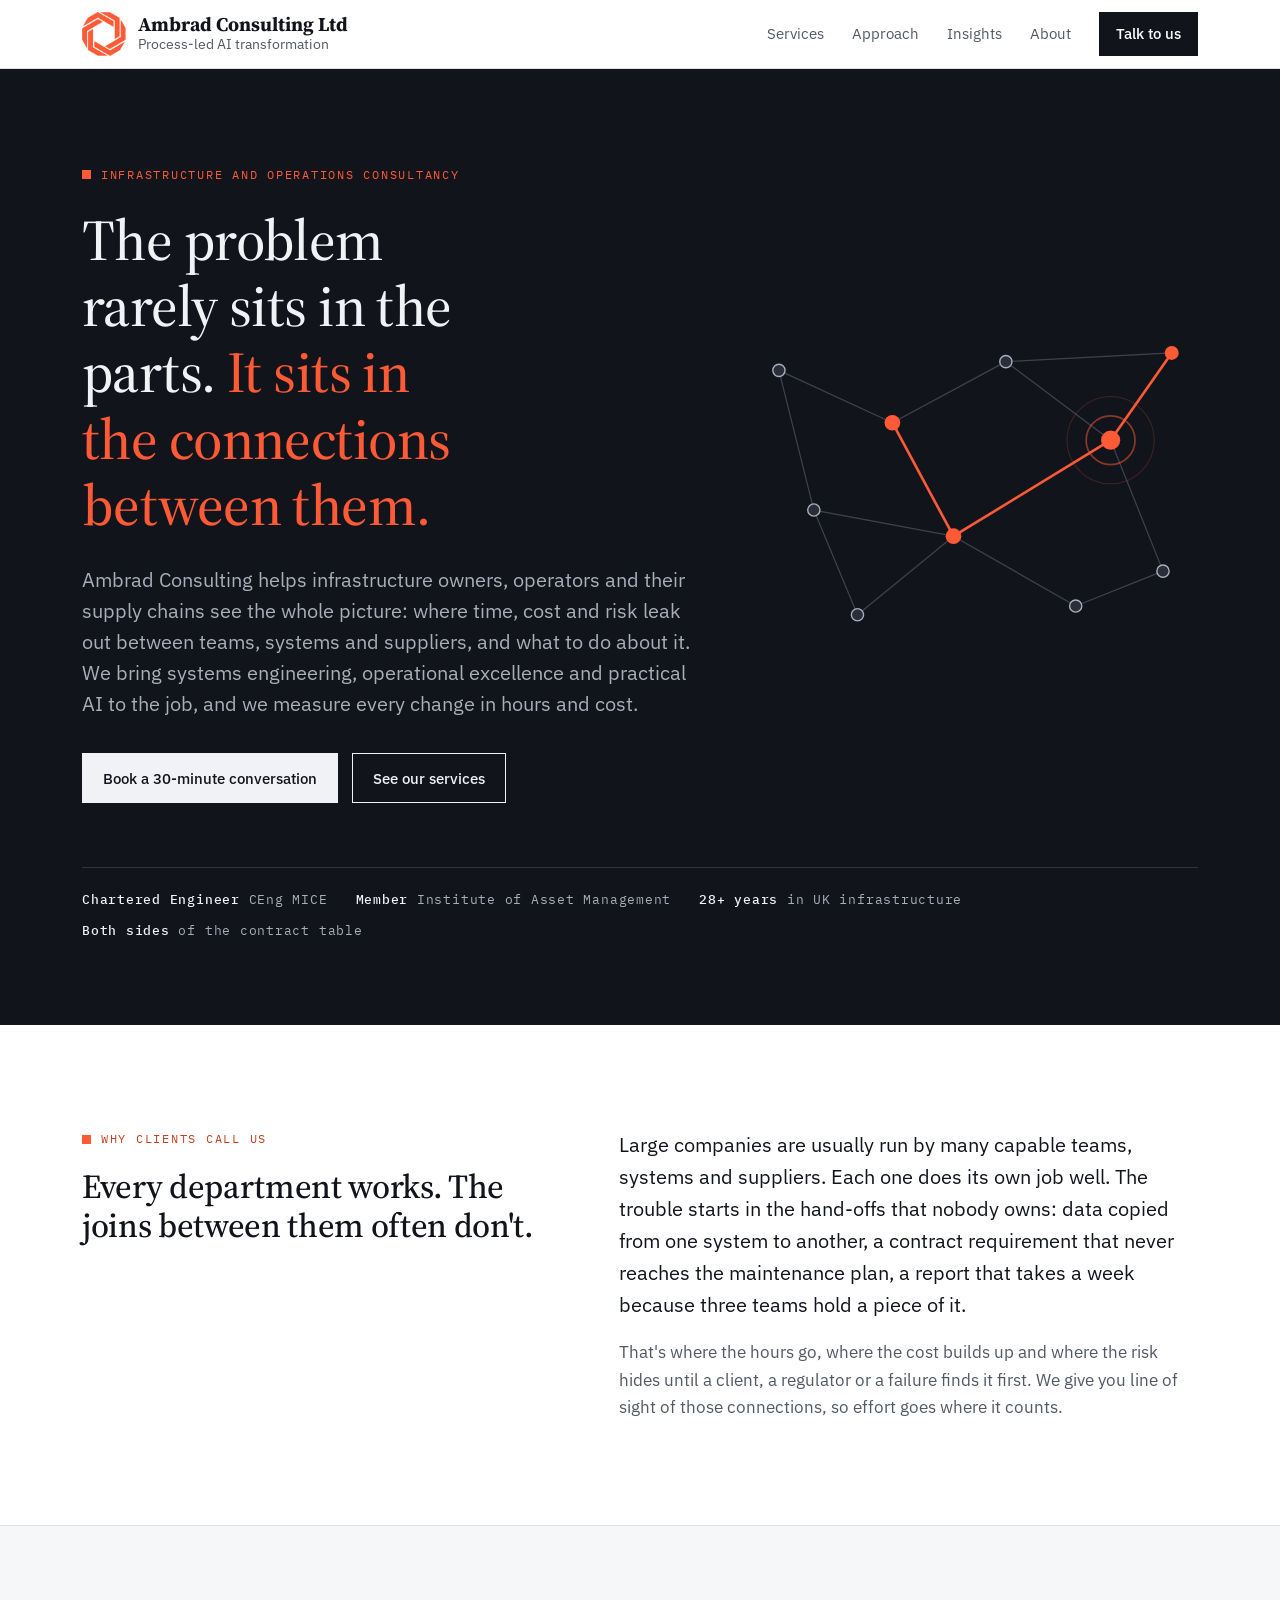
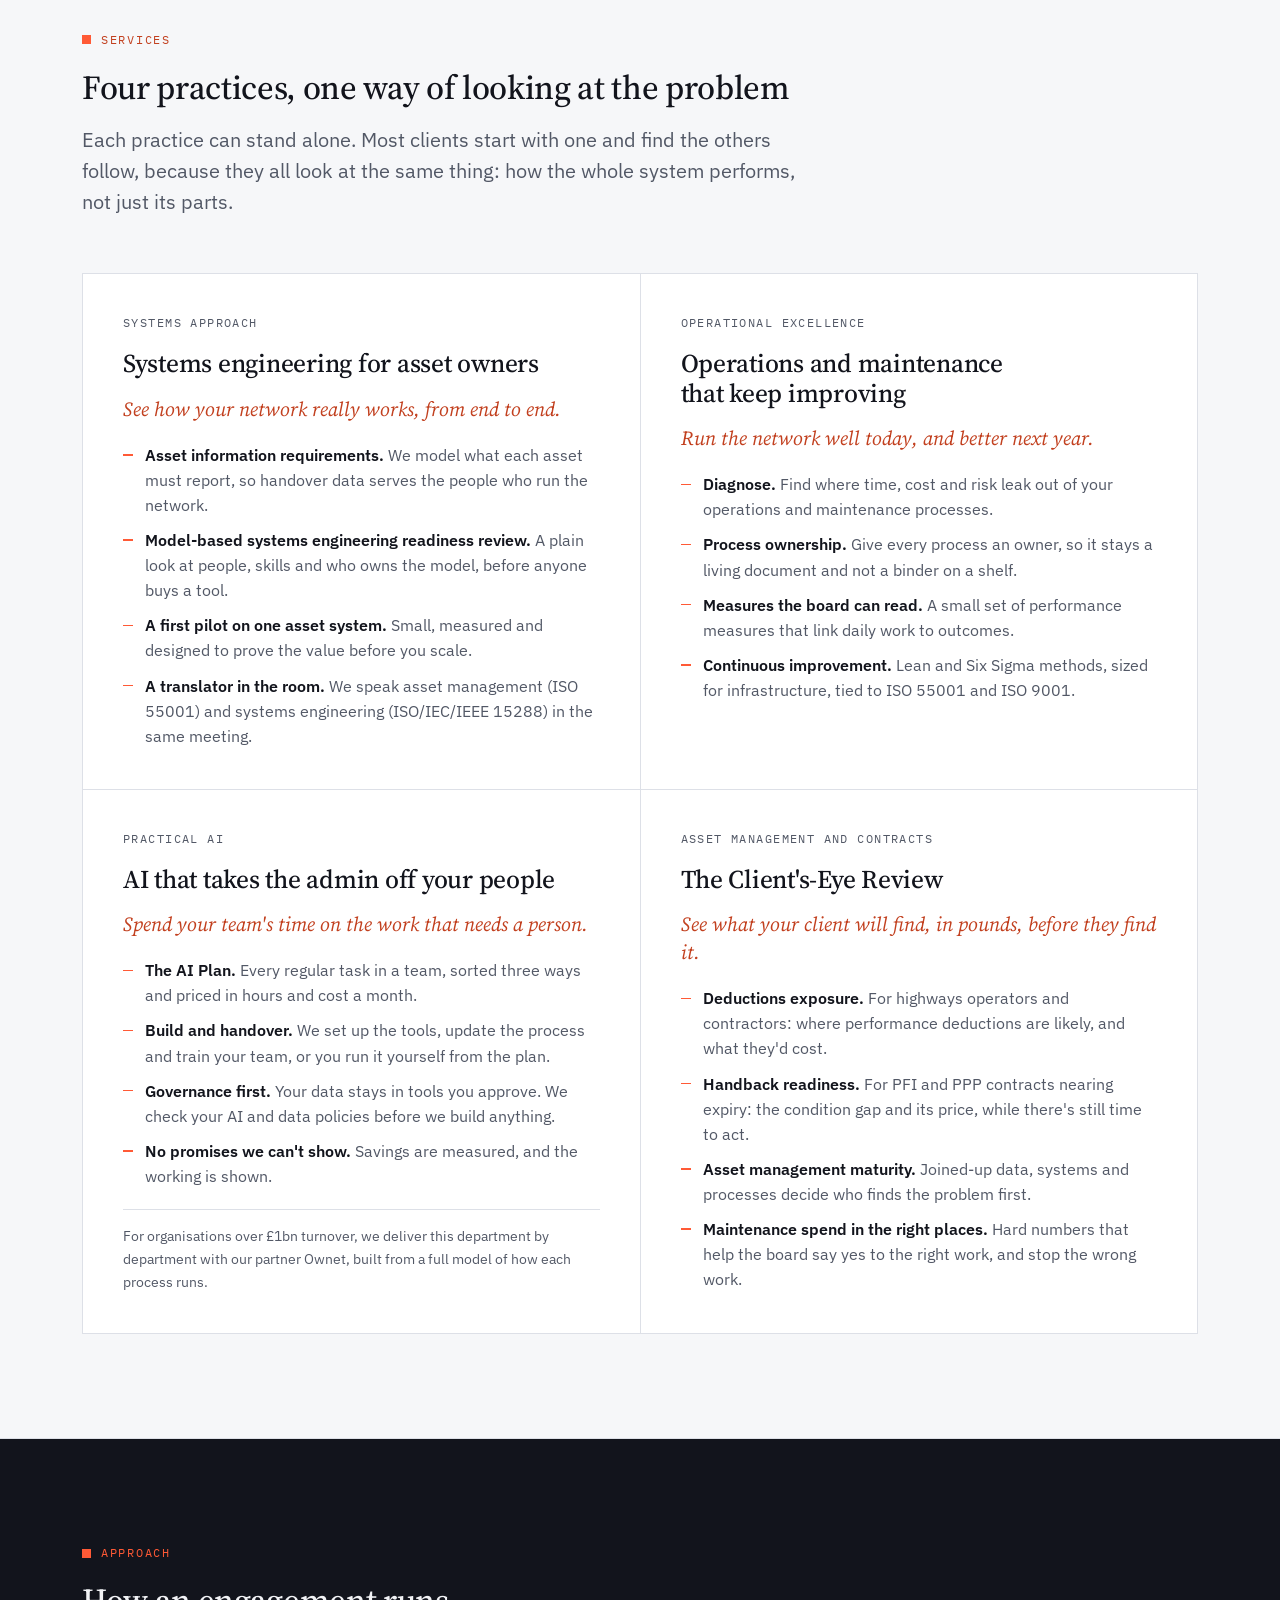
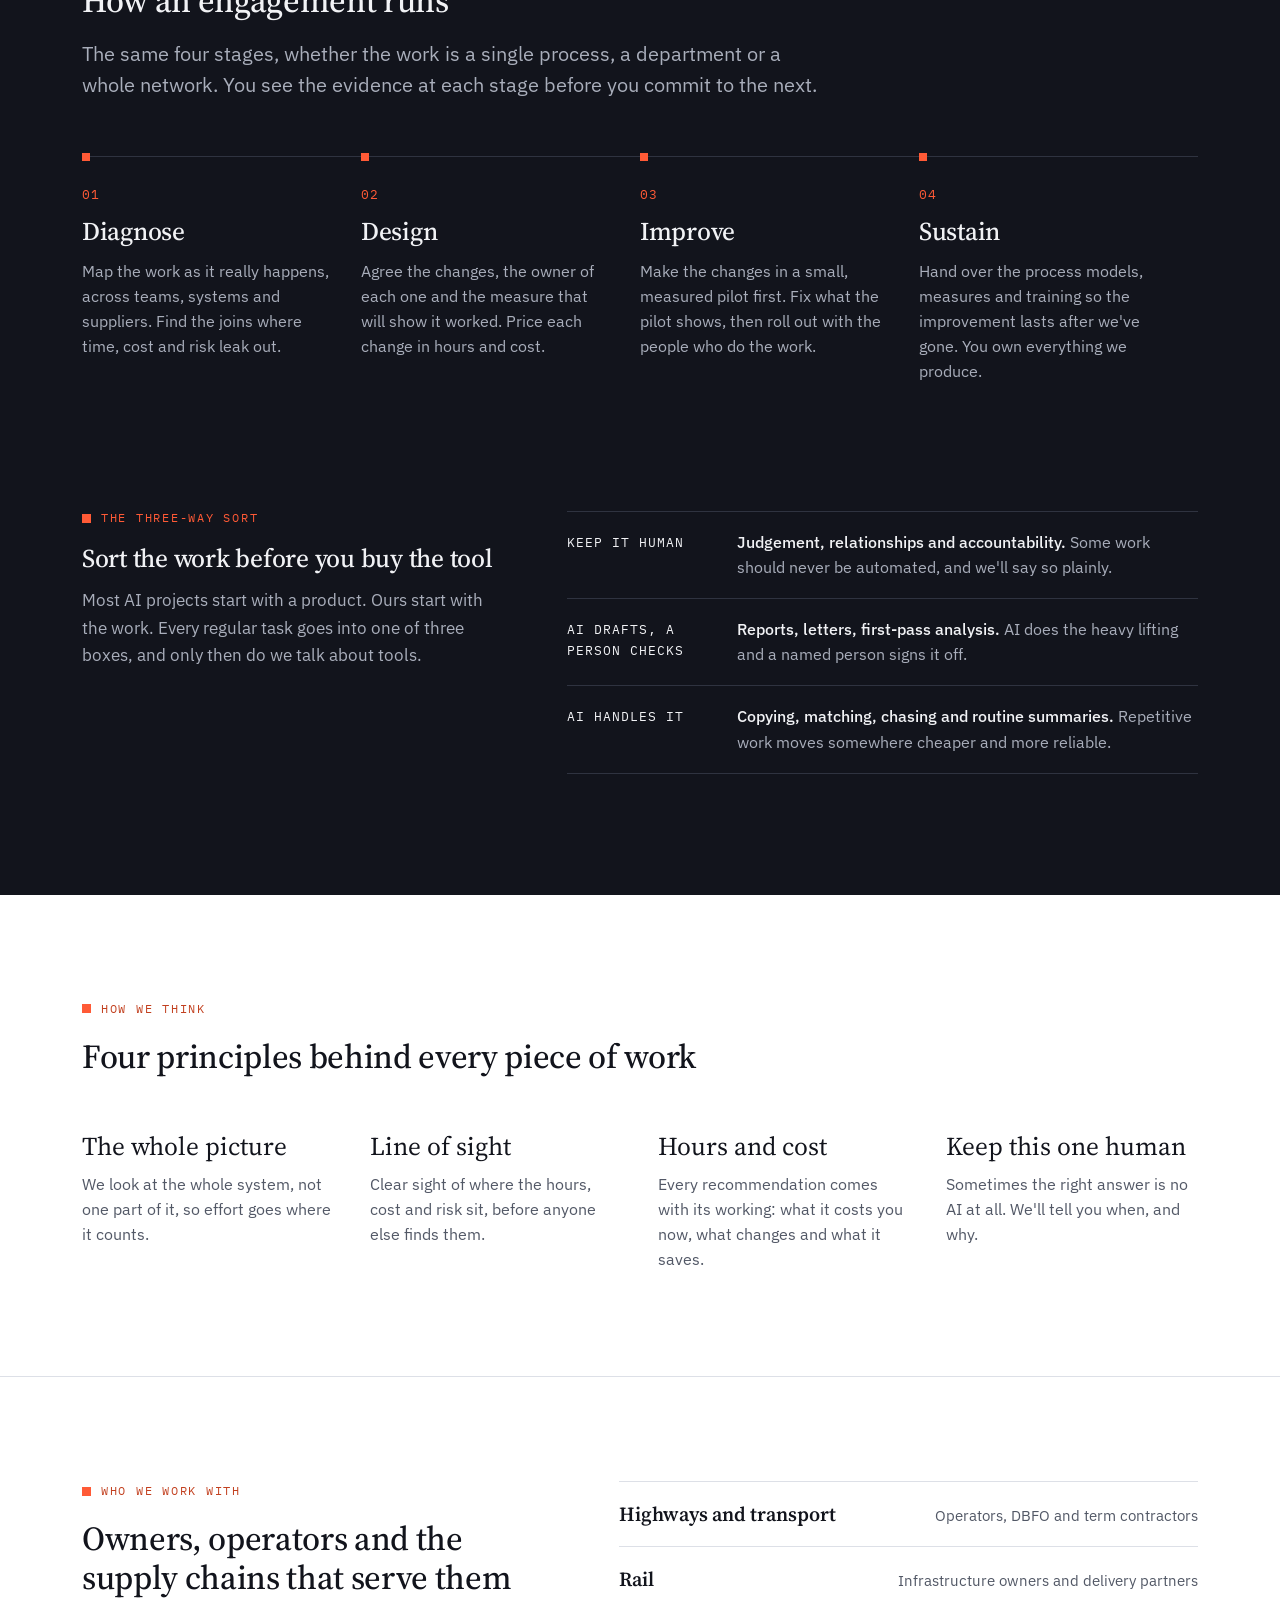
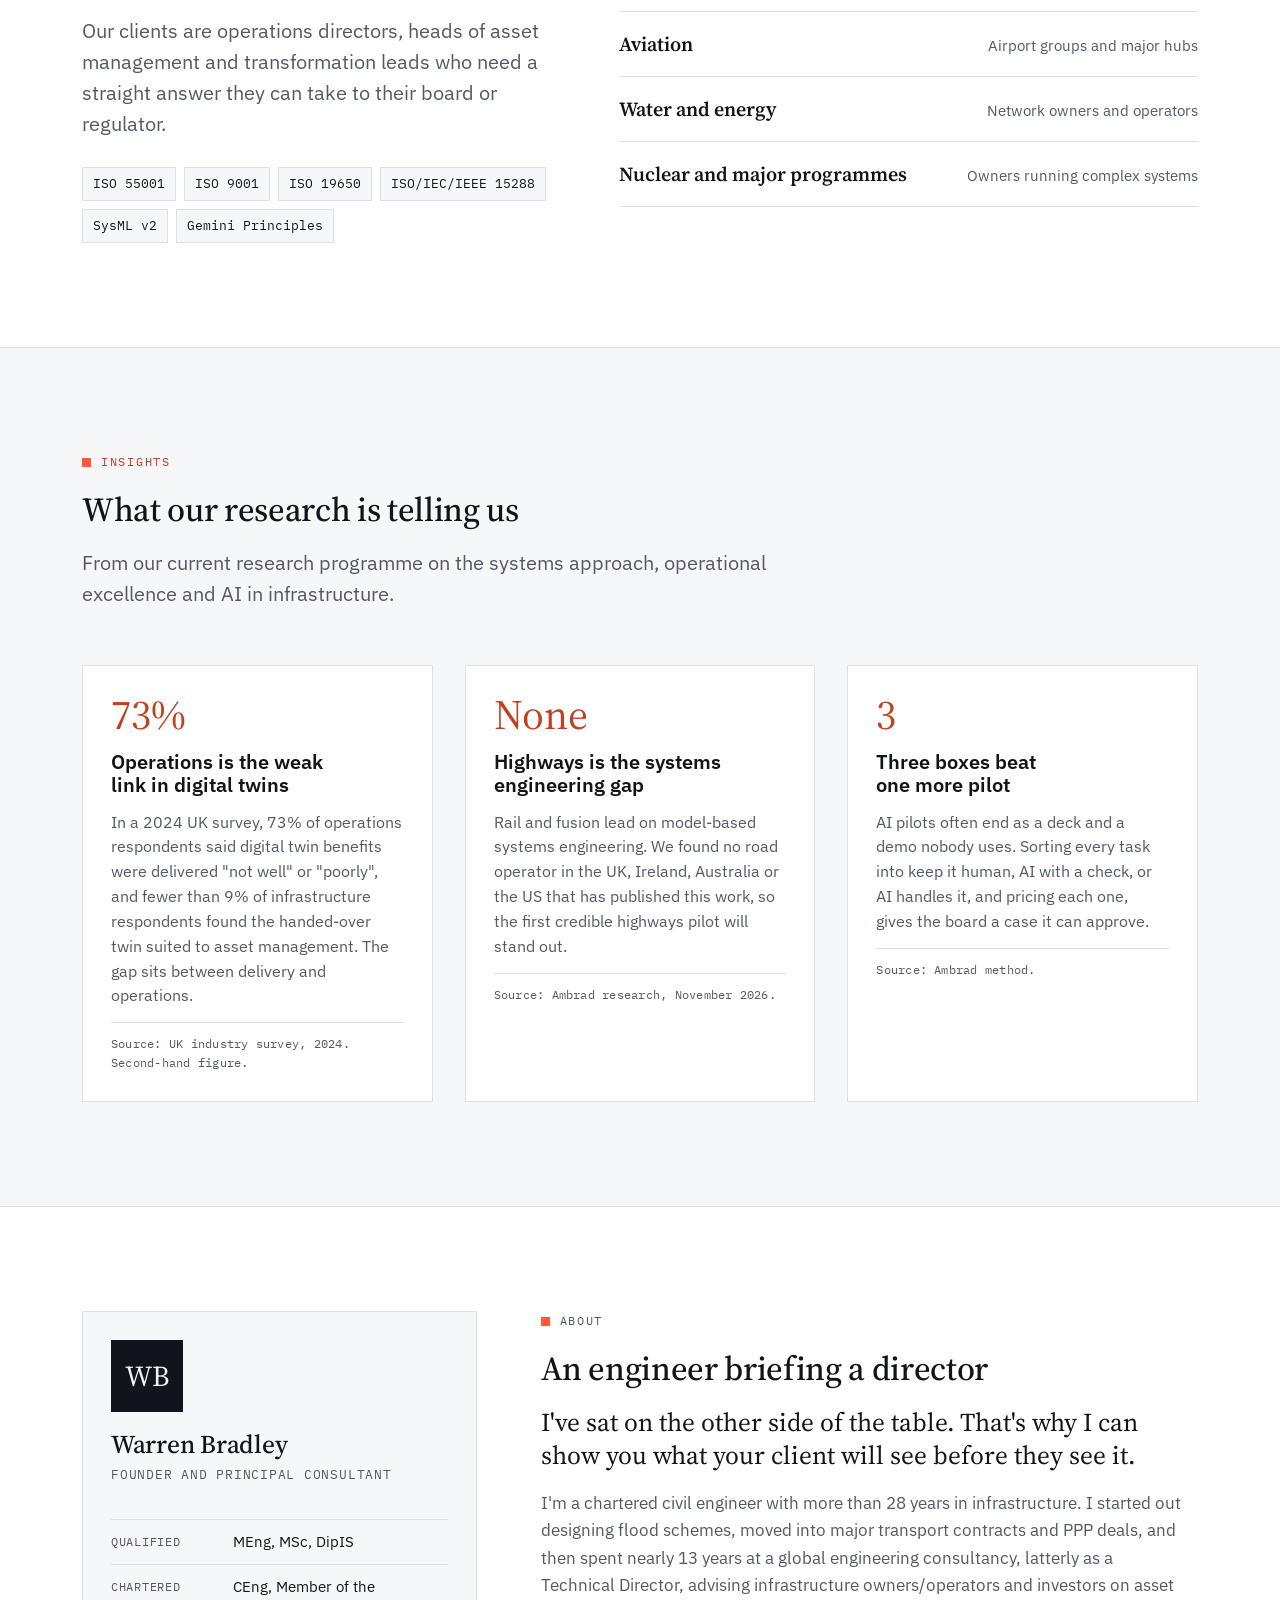
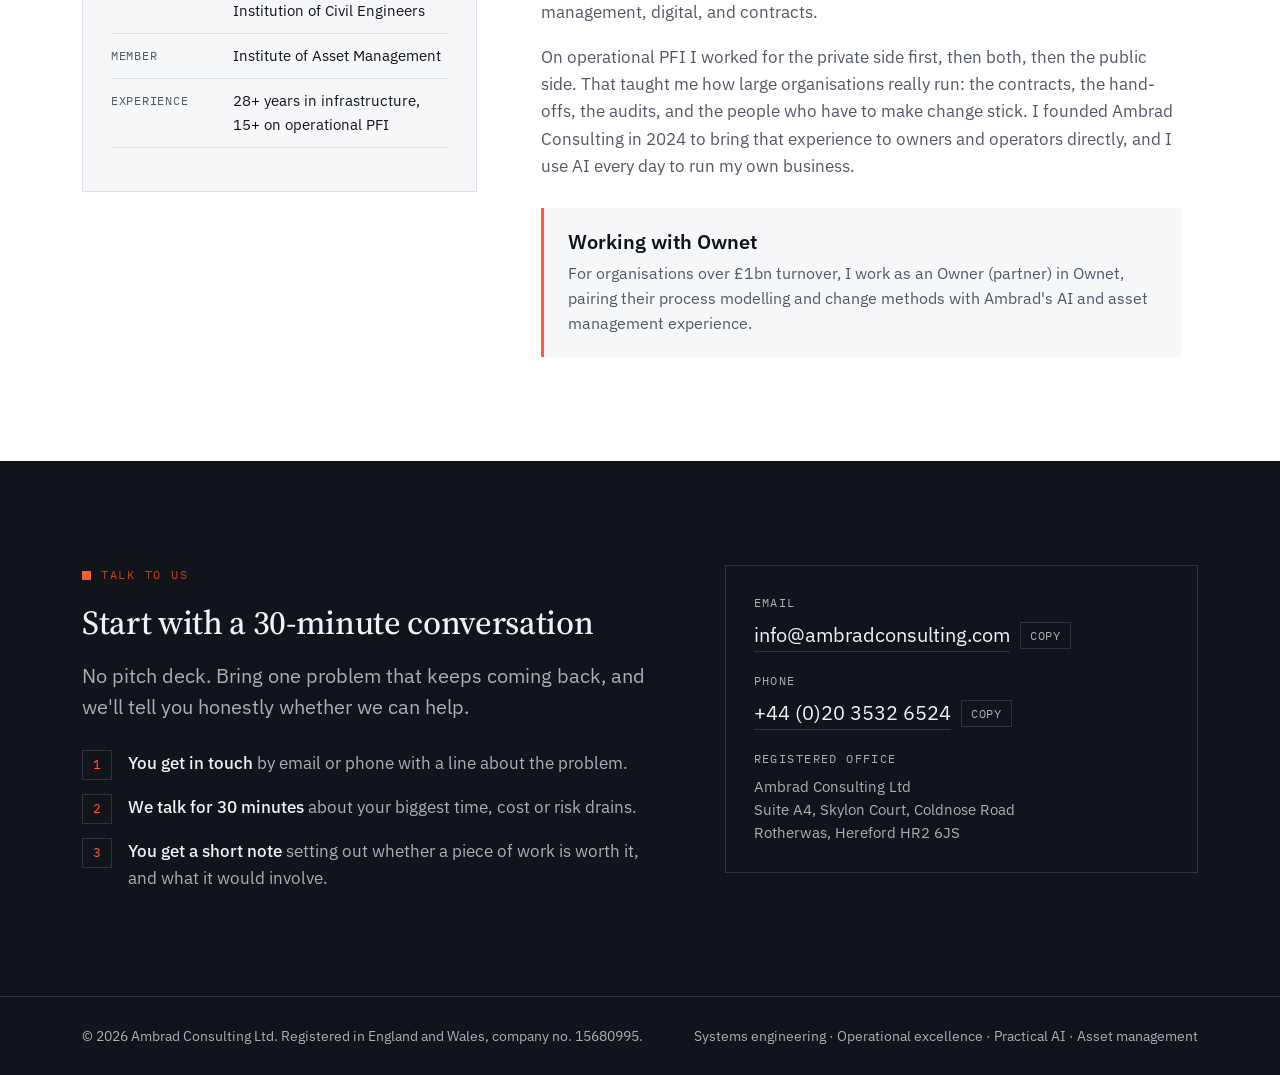
==== index.html @ 0f4dbeb0 "Use 'hours and cost' in principles, method and AI Plan Co-Authored-By: Claude Opus 5.5 <noreply@anth" ====
<!doctype html>
<html lang="en-GB">
<head>
<meta charset="utf-8">
<meta name="viewport" content="width=device-width, initial-scale=1, viewport-fit=cover">
<link rel="canonical" href="https://www.ambradconsulting.com/">
<meta property="og:type" content="website">
<meta property="og:title" content="Ambrad Consulting">
<meta property="og:description" content="The problem rarely sits in the parts. It sits in the connections between them. Systems engineering, operational excellence, practical AI and asset management for infrastructure owners and operators.">
<meta property="og:url" content="https://www.ambradconsulting.com/">
<meta name="theme-color" content="#12141C">
<link rel="apple-touch-icon" href="[data-uri]">
<link rel="icon" type="image/png" href="[data-uri]">
<script type="application/ld+json">{"@context":"https://schema.org","@type":"ProfessionalService","name":"Ambrad Consulting Ltd","url":"https://www.ambradconsulting.com/","email":"info@ambradconsulting.com","telephone":"+44 20 3532 6524","address":{"@type":"PostalAddress","streetAddress":"Suite A4, Skylon Court, Coldnose Road, Rotherwas","addressLocality":"Hereford","postalCode":"HR2 6JS","addressCountry":"GB"},"founder":{"@type":"Person","name":"Warren Bradley","jobTitle":"Founder and Principal Consultant"},"areaServed":"GB","description":"Infrastructure and operations consultancy: systems engineering, operational excellence, practical AI and asset management."}</script>
<style>:root{padding-top:env(safe-area-inset-top,0px);padding-bottom:env(safe-area-inset-bottom,0px)}body{margin:0}img{max-width:100%}[hidden]{display:none!important}</style>
<title>Ambrad Consulting</title>
<meta name="claude:viewport-fit-sides" content="cover">
<meta name="description" content="Ambrad Consulting helps infrastructure owners, operators and their supply chains see the whole picture: systems engineering, operational excellence, practical AI and asset management, led by a Chartered Engineer.">
<link rel="preconnect" href="https://fonts.googleapis.com">
<link rel="preconnect" href="https://fonts.gstatic.com" crossorigin>
<link rel="stylesheet" href="https://fonts.googleapis.com/css2?family=IBM+Plex+Mono:wght@400;500&family=IBM+Plex+Sans:ital,wght@0,400;0,500;0,600;1,400&family=Source+Serif+4:opsz,wght@8..60,400;8..60,500;8..60,600;8..60,700&display=swap">
<style>
/* Layout: left-aligned consultancy grid. Light reading surfaces, ink bands for the thesis and the method, coral only on the connections. */
:root{
  --ink:#12141C;        /* brand ink, from the Ambrad graphic design work */
  --graphite:#2A2E3A;
  --steel:#5C6272;
  --mist:#F1F2F5;
  --line:#DDE0E7;
  --coral:#FF5A36;      /* brand accent: used for connections only */
  --coral-text:#C2401F; /* coral dark enough for small text on light */
  --bg:#FFFFFF;
  --surface:#F6F7F9;
  --fg:#12141C;
  --muted:#525866;
  --band:#12141C;       /* dark bands stay dark in both themes */
  --band-fg:#F1F2F5;
  --band-muted:#A9AEBB;
  --band-line:#2F3340;
  --font-display:"Source Serif 4", "Iowan Old Style", Georgia, "Times New Roman", serif;
  --font-body:"IBM Plex Sans", "Segoe UI", Roboto, Helvetica, Arial, sans-serif;
  --font-mono:"IBM Plex Mono", ui-monospace, "SFMono-Regular", Menlo, Consolas, monospace;
  --step--1:0.875rem; --step-0:1.0625rem; --step-1:1.25rem; --step-2:1.6rem; --step-3:2.1rem; --step-4:clamp(2.3rem, 5vw, 3.6rem);
  --wrap:1180px;
}
@media (prefers-color-scheme: dark){
  :root:not([data-theme="light"]){
    --bg:#15171E; --surface:#1C1F28; --fg:#EEF0F4; --muted:#A9AEBB; --line:#2F3340;
    --coral-text:#FF7A5C; --mist:#1C1F28;
    --band:#0D0F14; --band-fg:#EEF0F4; --band-muted:#A9AEBB; --band-line:#2A2E3A;
    color-scheme:dark;
  }
}
:root[data-theme="dark"]{
  --bg:#15171E; --surface:#1C1F28; --fg:#EEF0F4; --muted:#A9AEBB; --line:#2F3340;
  --coral-text:#FF7A5C; --mist:#1C1F28;
  --band:#0D0F14; --band-fg:#EEF0F4; --band-muted:#A9AEBB; --band-line:#2A2E3A;
  color-scheme:dark;
}
*{box-sizing:border-box}
html{scroll-behavior:smooth;scroll-padding-top:84px}
@media (prefers-reduced-motion: reduce){html{scroll-behavior:auto}}
body{background:var(--bg);color:var(--fg);font-family:var(--font-body);font-size:var(--step-0);line-height:1.6;-webkit-font-smoothing:antialiased}
body::before{content:"";position:fixed;inset:0 0 auto;height:env(safe-area-inset-top,0px);z-index:30;background:var(--bg)}
a{color:inherit}
a:focus-visible,button:focus-visible,summary:focus-visible{outline:2px solid var(--coral);outline-offset:3px;border-radius:2px}
h1,h2,h3{font-family:var(--font-display);font-weight:500;line-height:1.15;text-wrap:balance;margin:0;letter-spacing:-0.01em}
p{margin:0}
.wrap{max-width:var(--wrap);margin:0 auto;padding-left:max(16px, env(safe-area-inset-left,0px));padding-right:max(16px, env(safe-area-inset-right,0px))}
@media (min-width:720px){.wrap{padding-left:max(32px, env(safe-area-inset-left,0px));padding-right:max(32px, env(safe-area-inset-right,0px))}}
.eyebrow{font-family:var(--font-mono);font-size:0.78rem;letter-spacing:0.14em;text-transform:uppercase;color:var(--coral-text);display:flex;align-items:center;gap:10px}
.eyebrow::before{content:"";width:9px;height:9px;background:var(--coral);flex:none}
.band .eyebrow{color:var(--coral)}
.lede{font-size:var(--step-1);color:var(--muted);max-width:62ch;line-height:1.55}
section{padding-block:clamp(56px, 9vw, 104px)}
.section-head{display:grid;gap:18px;max-width:780px;margin-bottom:clamp(32px,5vw,56px)}
.section-head h2{font-size:var(--step-3)}

/* Header */
.site-header{position:sticky;top:env(safe-area-inset-top,0px);z-index:20;background:var(--bg);border-bottom:1px solid var(--line)}
.site-header .wrap{display:flex;align-items:center;justify-content:space-between;gap:20px;min-height:68px}
.brand{display:flex;align-items:center;gap:12px;text-decoration:none}
.brand svg,.brand-mark{flex:none}
.brand-mark{width:40px;height:40px;display:block}
.brand-name{display:block;font-family:var(--font-display);font-weight:700;letter-spacing:0;font-size:1.22rem;line-height:1.15;color:var(--fg)}
.brand-sub{display:block;font-family:var(--font-body);font-size:0.86rem;letter-spacing:0;color:var(--muted);font-weight:400;line-height:1.3}
.brand-mark{width:44px;height:44px}
@media (max-width:380px){.brand-name{font-size:1.05rem}.brand-sub{font-size:0.78rem}.brand-mark{width:38px;height:38px}}
.nav{display:flex;align-items:center;gap:28px}
.nav a{text-decoration:none;font-size:0.94rem;color:var(--muted)}
.nav a:hover{color:var(--fg)}
.btn{display:inline-flex;align-items:center;gap:10px;padding:12px 20px;font-family:var(--font-body);font-weight:500;font-size:0.95rem;text-decoration:none;border:1px solid var(--fg);background:var(--fg);color:var(--bg);cursor:pointer;transition:background .2s,color .2s}
.btn:hover{background:transparent;color:var(--fg)}
.btn.ghost{background:transparent;color:var(--fg)}
.btn.ghost:hover{background:var(--fg);color:var(--bg)}
.band .btn{border-color:var(--band-fg);background:var(--band-fg);color:var(--band)}
.band .btn:hover{background:transparent;color:var(--band-fg)}
.band .btn.ghost{background:transparent;color:var(--band-fg)}
.band .btn.ghost:hover{background:var(--band-fg);color:var(--band)}
.nav .btn{color:var(--bg);padding:9px 16px}
.nav .btn:hover{color:var(--fg)}
.menu{display:none;position:relative}
.menu summary{list-style:none;cursor:pointer;font-size:0.94rem;padding:8px 12px;border:1px solid var(--line)}
.menu summary::-webkit-details-marker{display:none}
.menu-panel{position:absolute;right:0;top:calc(100% + 8px);background:var(--bg);border:1px solid var(--line);display:grid;min-width:200px;padding:8px}
.menu-panel a{padding:10px 12px;text-decoration:none}
@media (max-width:900px){.nav{display:none}.menu{display:block}}

/* Hero */
.hero{background:var(--band);color:var(--band-fg);padding-block:clamp(56px,8vw,96px) clamp(48px,7vw,84px);overflow:hidden}
.hero-grid{display:grid;grid-template-columns:minmax(0,1.15fr) minmax(0,0.85fr);gap:48px;align-items:center}
.hero h1{font-size:var(--step-4);margin-top:22px;max-width:17ch}
.hero h1 span{color:var(--coral)}
.hero .lede{color:var(--band-muted);margin-top:26px}
.hero-actions{display:flex;flex-wrap:wrap;gap:14px;margin-top:34px}
.hero-net{width:100%;max-width:520px;justify-self:end}
.hero-net svg{width:100%;height:auto;display:block}
.hero-meta{display:flex;flex-wrap:wrap;gap:10px 28px;margin-top:clamp(40px,6vw,64px);padding-top:22px;border-top:1px solid var(--band-line);font-family:var(--font-mono);font-size:0.8rem;letter-spacing:0.06em;color:var(--band-muted)}
.hero-meta b{color:var(--band-fg);font-weight:500}
@media (max-width:860px){.hero-grid{grid-template-columns:1fr}.hero-net{justify-self:start;max-width:420px}}
.net-line{stroke:#5C6272;stroke-width:1.4;opacity:.6}
.net-hot{stroke:#FF5A36;stroke-width:3;stroke-dasharray:240;stroke-dashoffset:0}
@media (prefers-reduced-motion: no-preference){
  .net-hot{animation:trace 2.6s ease-out both}
  .net-ring{animation:pulse 3.2s ease-in-out 1.2s infinite}
}
@keyframes trace{from{stroke-dashoffset:240}to{stroke-dashoffset:0}}
@keyframes pulse{0%,100%{opacity:.18}50%{opacity:.5}}

/* Intro statement */
.intro{display:grid;grid-template-columns:minmax(0,0.9fr) minmax(0,1.1fr);gap:clamp(28px,5vw,72px);align-items:start}
.intro h2{font-size:var(--step-3)}
.intro-body{display:grid;gap:18px;color:var(--muted);max-width:62ch}
.intro-body p:first-child{color:var(--fg);font-size:var(--step-1)}
@media (max-width:820px){.intro{grid-template-columns:1fr}}

/* Services */
.services{background:var(--surface);border-block:1px solid var(--line)}
.svc-grid{display:grid;grid-template-columns:repeat(2,minmax(0,1fr));gap:0;border-top:1px solid var(--line);border-left:1px solid var(--line)}
.svc{padding:clamp(26px,3.5vw,40px);border-right:1px solid var(--line);border-bottom:1px solid var(--line);background:var(--bg);display:grid;gap:16px;align-content:start;min-width:0}
.svc-tag{font-family:var(--font-mono);font-size:0.74rem;letter-spacing:0.12em;text-transform:uppercase;color:var(--muted)}
.svc h3{font-size:var(--step-2)}
.svc .promise{font-family:var(--font-display);font-style:italic;font-size:var(--step-1);color:var(--coral-text);line-height:1.4}
.svc ul{margin:4px 0 0;padding:0;list-style:none;display:grid;gap:10px}
.svc li{position:relative;padding-left:22px;color:var(--muted);font-size:0.98rem}
.svc li::before{content:"";position:absolute;left:0;top:0.72em;width:10px;height:1.5px;background:var(--coral)}
.svc li b{color:var(--fg);font-weight:600}
.svc .note{font-size:0.9rem;color:var(--muted);border-top:1px solid var(--line);padding-top:14px;margin-top:4px}
@media (max-width:820px){.svc-grid{grid-template-columns:1fr}}

/* Method */
.method{background:var(--band);color:var(--band-fg)}
.method .section-head h2{color:var(--band-fg)}
.method .lede{color:var(--band-muted)}
.stages{display:grid;grid-template-columns:repeat(4,minmax(0,1fr));gap:0;counter-reset:stage}
.stage{padding:28px 26px 30px 0;border-top:1px solid var(--band-line);position:relative;display:grid;gap:12px;align-content:start;min-width:0}
.stage::before{counter-increment:stage;content:"0" counter(stage);font-family:var(--font-mono);font-size:0.8rem;color:var(--coral);letter-spacing:0.1em}
.stage::after{content:"";position:absolute;top:-4px;left:0;width:8px;height:8px;background:var(--coral)}
.stage h3{font-size:var(--step-2);color:var(--band-fg)}
.stage p{color:var(--band-muted);font-size:0.98rem}
@media (max-width:900px){.stages{grid-template-columns:repeat(2,minmax(0,1fr))}}
@media (max-width:520px){.stages{grid-template-columns:1fr}}
.sort{margin-top:clamp(48px,7vw,80px);display:grid;grid-template-columns:minmax(0,0.8fr) minmax(0,1.2fr);gap:clamp(28px,5vw,64px);align-items:start}
.sort h3{font-size:var(--step-2);color:var(--band-fg)}
.sort > div > p{color:var(--band-muted);margin-top:14px;max-width:46ch}
.sort-table{display:grid;gap:0;border-top:1px solid var(--band-line)}
.sort-row{display:grid;grid-template-columns:150px minmax(0,1fr);gap:20px;padding:18px 0;border-bottom:1px solid var(--band-line)}
.sort-row dt{font-family:var(--font-mono);font-size:0.8rem;letter-spacing:0.08em;text-transform:uppercase;color:var(--band-fg);padding-top:3px}
.sort-row dd{margin:0;color:var(--band-muted);font-size:0.98rem}
.sort-row dd b{color:var(--band-fg);font-weight:500}
@media (max-width:820px){.sort{grid-template-columns:1fr}}
@media (max-width:480px){.sort-row{grid-template-columns:1fr;gap:6px}}

/* Principles */
.principles{display:grid;grid-template-columns:repeat(4,minmax(0,1fr));gap:clamp(20px,3vw,36px)}
.principle{display:grid;gap:10px;align-content:start;min-width:0}
.principle h3{font-size:var(--step-1);font-weight:600}
.principle p{color:var(--muted);font-size:0.98rem}
.principle .q{font-family:var(--font-display);font-size:var(--step-2);line-height:1.2;color:var(--fg)}
@media (max-width:900px){.principles{grid-template-columns:repeat(2,minmax(0,1fr))}}
@media (max-width:520px){.principles{grid-template-columns:1fr}}

/* Sectors and standards */
.sectors{border-top:1px solid var(--line)}
.sector-grid{display:grid;grid-template-columns:minmax(0,0.9fr) minmax(0,1.1fr);gap:clamp(28px,5vw,72px)}
.sector-list{list-style:none;margin:0;padding:0;border-top:1px solid var(--line)}
.sector-list li{display:grid;grid-template-columns:minmax(0,1fr) auto;gap:16px;padding:16px 0;border-bottom:1px solid var(--line);align-items:baseline}
.sector-list b{font-weight:600;font-size:var(--step-1);font-family:var(--font-display)}
.sector-list span{color:var(--muted);font-size:0.92rem;text-align:right}
.standards{margin-top:28px;display:flex;flex-wrap:wrap;gap:8px}
.standards span{font-family:var(--font-mono);font-size:0.8rem;padding:6px 10px;border:1px solid var(--line);color:var(--fg);background:var(--surface)}
@media (max-width:820px){.sector-grid{grid-template-columns:1fr}.sector-list li{grid-template-columns:1fr}.sector-list span{text-align:left}}

/* Insights */
.insights{background:var(--surface);border-block:1px solid var(--line)}
.ins-grid{display:grid;grid-template-columns:repeat(3,minmax(0,1fr));gap:clamp(20px,3vw,32px)}
.ins{background:var(--bg);border:1px solid var(--line);padding:28px;display:grid;gap:14px;align-content:start;min-width:0}
.ins .figure{font-family:var(--font-display);font-size:2.6rem;line-height:1;color:var(--coral-text);font-variant-numeric:tabular-nums}
.ins h3{font-size:var(--step-1);font-weight:600;font-family:var(--font-body);letter-spacing:0}
.ins p{color:var(--muted);font-size:0.97rem}
.ins .src{font-family:var(--font-mono);font-size:0.74rem;color:var(--muted);border-top:1px solid var(--line);padding-top:12px;letter-spacing:0.02em}
@media (max-width:900px){.ins-grid{grid-template-columns:1fr}}

/* About */
.about-grid{display:grid;grid-template-columns:minmax(0,0.75fr) minmax(0,1.25fr);gap:clamp(28px,5vw,72px);align-items:start}
.card-id{border:1px solid var(--line);padding:28px;display:grid;gap:18px;background:var(--surface)}
.monogram{width:72px;height:72px;background:var(--band);color:var(--band-fg);display:grid;place-items:center;font-family:var(--font-display);font-size:1.8rem}
.card-id h3{font-size:var(--step-2)}
.post{font-family:var(--font-mono);font-size:0.8rem;letter-spacing:0.06em;color:var(--muted)}
.creds{display:grid;gap:0;border-top:1px solid var(--line);font-size:0.94rem}
.creds div{display:grid;grid-template-columns:110px minmax(0,1fr);gap:12px;padding:10px 0;border-bottom:1px solid var(--line)}
.creds dt{color:var(--muted);font-family:var(--font-mono);font-size:0.76rem;letter-spacing:0.06em;text-transform:uppercase;padding-top:2px}
.creds dd{margin:0}
.about-body{display:grid;gap:18px;max-width:64ch}
.about-body p{color:var(--muted)}
.about-body p.big{font-family:var(--font-display);font-size:var(--step-2);line-height:1.3;color:var(--fg)}
.partner{margin-top:10px;padding:22px 24px;border-left:3px solid var(--coral);background:var(--surface)}
.partner h3{font-size:var(--step-1);font-family:var(--font-body);font-weight:600;letter-spacing:0}
.partner p{margin-top:8px;color:var(--muted);font-size:0.97rem}
@media (max-width:820px){.about-grid{grid-template-columns:1fr}}

/* Contact */
.contact{background:var(--band);color:var(--band-fg)}
.contact-grid{display:grid;grid-template-columns:minmax(0,1.1fr) minmax(0,0.9fr);gap:clamp(28px,5vw,72px);align-items:start}
.contact h2{font-size:var(--step-3);color:var(--band-fg)}
.contact .lede{color:var(--band-muted);margin-top:18px}
.steps{list-style:none;margin:28px 0 0;padding:0;display:grid;gap:14px;counter-reset:s}
.steps li{display:grid;grid-template-columns:34px minmax(0,1fr);gap:12px;color:var(--band-muted)}
.steps li::before{counter-increment:s;content:counter(s);font-family:var(--font-mono);font-size:0.8rem;color:var(--coral);border:1px solid var(--band-line);width:28px;height:28px;display:grid;place-items:center}
.steps b{color:var(--band-fg);font-weight:500}
.contact-card{border:1px solid var(--band-line);padding:28px;display:grid;gap:20px}
.c-row{display:grid;gap:6px}
.c-row .lbl{font-family:var(--font-mono);font-size:0.74rem;letter-spacing:0.12em;text-transform:uppercase;color:var(--band-muted)}
.c-val{display:flex;flex-wrap:wrap;align-items:center;gap:10px;font-size:var(--step-1);color:var(--band-fg)}
.c-val a{text-decoration:none;border-bottom:1px solid var(--band-line)}
.c-val a:hover{border-color:var(--coral)}
.copy{font-family:var(--font-mono);font-size:0.72rem;letter-spacing:0.08em;text-transform:uppercase;background:transparent;color:var(--band-muted);border:1px solid var(--band-line);padding:5px 9px;cursor:pointer}
.copy:hover{color:var(--band-fg);border-color:var(--band-fg)}
.addr{font-size:0.95rem;color:var(--band-muted);line-height:1.5}
@media (max-width:820px){.contact-grid{grid-template-columns:1fr}}

/* Footer */
.site-footer{background:var(--band);color:var(--band-muted);border-top:1px solid var(--band-line);padding-block:28px;font-size:0.86rem}
.site-footer .wrap{display:flex;flex-wrap:wrap;justify-content:space-between;gap:12px 28px}
.site-footer a{color:var(--band-muted)}
</style>

</head>
<body>
<header class="site-header">
  <div class="wrap">
    <a class="brand" href="#top" aria-label="Ambrad Consulting, back to top">
      <img class="brand-mark" src="[data-uri]" width="40" height="40" alt="">
      <span><span class="brand-name">Ambrad Consulting Ltd</span><span class="brand-sub">Process-led AI transformation</span></span>
    </a>
    <nav class="nav" aria-label="Main">
      <a href="#services">Services</a>
      <a href="#approach">Approach</a>
      <a href="#insights">Insights</a>
      <a href="#about">About</a>
      <a class="btn" href="#contact">Talk to us</a>
    </nav>
    <details class="menu">
      <summary>Menu</summary>
      <div class="menu-panel">
        <a href="#services">Services</a>
        <a href="#approach">Approach</a>
        <a href="#insights">Insights</a>
        <a href="#about">About</a>
        <a href="#contact">Talk to us</a>
      </div>
    </details>
  </div>
</header>

<main id="top">
  <section class="hero band" aria-labelledby="hero-title">
    <div class="wrap">
      <div class="hero-grid">
        <div>
          <p class="eyebrow">Infrastructure and operations consultancy</p>
          <h1 id="hero-title">The problem rarely sits in the parts. <span>It sits in the connections between them.</span></h1>
          <p class="lede">Ambrad Consulting helps infrastructure owners, operators and their supply chains see the whole picture: where time, cost and risk leak out between teams, systems and suppliers, and what to do about it. We bring systems engineering, operational excellence and practical AI to the job, and we measure every change in hours and cost.</p>
          <div class="hero-actions">
            <a class="btn" href="#contact">Book a 30-minute conversation</a>
            <a class="btn ghost" href="#services">See our services</a>
          </div>
        </div>
        <div class="hero-net" aria-hidden="true">
          <svg viewBox="0 0 520 380" role="img">
            <g fill="none">
              <line class="net-line" x1="40" y1="60" x2="170" y2="120"/>
              <line class="net-line" x1="170" y1="120" x2="300" y2="50"/>
              <line class="net-line" x1="300" y1="50" x2="420" y2="140"/>
              <line class="net-line" x1="40" y1="60" x2="80" y2="220"/>
              <line class="net-line" x1="80" y1="220" x2="240" y2="250"/>
              <line class="net-line" x1="240" y1="250" x2="380" y2="330"/>
              <line class="net-line" x1="420" y1="140" x2="480" y2="290"/>
              <line class="net-line" x1="380" y1="330" x2="480" y2="290"/>
              <line class="net-line" x1="80" y1="220" x2="130" y2="340"/>
              <line class="net-line" x1="130" y1="340" x2="240" y2="250"/>
              <line class="net-line" x1="300" y1="50" x2="490" y2="40"/>
              <line class="net-hot" x1="170" y1="120" x2="240" y2="250"/>
              <line class="net-hot" x1="240" y1="250" x2="420" y2="140"/>
              <line class="net-hot" x1="420" y1="140" x2="490" y2="40"/>
            </g>
            <g fill="#2A2E3A" stroke="#A9AEBB" stroke-width="1.6">
              <circle cx="40" cy="60" r="7"/><circle cx="300" cy="50" r="7"/><circle cx="80" cy="220" r="7"/>
              <circle cx="130" cy="340" r="7"/><circle cx="380" cy="330" r="7"/><circle cx="480" cy="290" r="7"/>
            </g>
            <g fill="#FF5A36">
              <circle cx="170" cy="120" r="9"/><circle cx="240" cy="250" r="9"/><circle cx="420" cy="140" r="11"/><circle cx="490" cy="40" r="8"/>
            </g>
            <g fill="none" stroke="#FF5A36">
              <circle class="net-ring" cx="420" cy="140" r="28" stroke-width="2" opacity=".5"/>
              <circle cx="420" cy="140" r="50" stroke-width="1.2" opacity=".2"/>
            </g>
          </svg>
        </div>
      </div>
      <div class="hero-meta">
        <span><b>Chartered Engineer</b> CEng MICE</span>
        <span><b>Member</b> Institute of Asset Management</span>
        <span><b>28+ years</b> in UK infrastructure</span>
        <span><b>Both sides</b> of the contract table</span>
      </div>
    </div>
  </section>

  <section aria-labelledby="intro-title">
    <div class="wrap intro">
      <div>
        <p class="eyebrow">Why clients call us</p>
        <h2 id="intro-title" style="margin-top:18px">Every department works. The joins between them often don't.</h2>
      </div>
      <div class="intro-body">
        <p>Large companies are usually run by many capable teams, systems and suppliers. Each one does its own job well. The trouble starts in the hand-offs that nobody owns: data copied from one system to another, a contract requirement that never reaches the maintenance plan, a report that takes a week because three teams hold a piece of it.</p>
        <p>That's where the hours go, where the cost builds up and where the risk hides until a client, a regulator or a failure finds it first. We give you line of sight of those connections, so effort goes where it counts.</p>
      </div>
    </div>
  </section>

  <section class="services" id="services" aria-labelledby="services-title">
    <div class="wrap">
      <div class="section-head">
        <p class="eyebrow">Services</p>
        <h2 id="services-title">Four practices, one way of looking at the problem</h2>
        <p class="lede">Each practice can stand alone. Most clients start with one and find the others follow, because they all look at the same thing: how the whole system performs, not just its parts.</p>
      </div>
      <div class="svc-grid">
        <article class="svc">
          <p class="svc-tag">Systems approach</p>
          <h3>Systems engineering for asset owners</h3>
          <p class="promise">See how your network really works, from end to end.</p>
          <ul>
            <li><b>Asset information requirements.</b> We model what each asset must report, so handover data serves the people who run the network.</li>
            <li><b>Model-based systems engineering readiness review.</b> A plain look at people, skills and who owns the model, before anyone buys a tool.</li>
            <li><b>A first pilot on one asset system.</b> Small, measured and designed to prove the value before you scale.</li>
            <li><b>A translator in the room.</b> We speak asset management (ISO 55001) and systems engineering (ISO/IEC/IEEE 15288) in the same meeting.</li>
          </ul>
        </article>
        <article class="svc">
          <p class="svc-tag">Operational excellence</p>
          <h3>Operations and maintenance that keep improving</h3>
          <p class="promise">Run the network well today, and better next year.</p>
          <ul>
            <li><b>Diagnose.</b> Find where time, cost and risk leak out of your operations and maintenance processes.</li>
            <li><b>Process ownership.</b> Give every process an owner, so it stays a living document and not a binder on a shelf.</li>
            <li><b>Measures the board can read.</b> A small set of performance measures that link daily work to outcomes.</li>
            <li><b>Continuous improvement.</b> Lean and Six Sigma methods, sized for infrastructure, tied to ISO 55001 and ISO 9001.</li>
          </ul>
        </article>
        <article class="svc">
          <p class="svc-tag">Practical AI</p>
          <h3>AI that takes the admin off your people</h3>
          <p class="promise">Spend your team's time on the work that needs a person.</p>
          <ul>
            <li><b>The AI Plan.</b> Every regular task in a team, sorted three ways and priced in hours and cost a month.</li>
            <li><b>Build and handover.</b> We set up the tools, update the process and train your team, or you run it yourself from the plan.</li>
            <li><b>Governance first.</b> Your data stays in tools you approve. We check your AI and data policies before we build anything.</li>
            <li><b>No promises we can't show.</b> Savings are measured, and the working is shown.</li>
          </ul>
          <p class="note">For organisations over £1bn turnover, we deliver this department by department with our partner Ownet, built from a full model of how each process runs.</p>
        </article>
        <article class="svc">
          <p class="svc-tag">Asset management and contracts</p>
          <h3>The Client's-Eye Review</h3>
          <p class="promise">See what your client will find, in pounds, before they find it.</p>
          <ul>
            <li><b>Deductions exposure.</b> For highways operators and contractors: where performance deductions are likely, and what they'd cost.</li>
            <li><b>Handback readiness.</b> For PFI and PPP contracts nearing expiry: the condition gap and its price, while there's still time to act.</li>
            <li><b>Asset management maturity.</b> Joined-up data, systems and processes decide who finds the problem first.</li>
            <li><b>Maintenance spend in the right places.</b> Hard numbers that help the board say yes to the right work, and stop the wrong work.</li>
          </ul>
        </article>
      </div>
    </div>
  </section>

  <section class="method band" id="approach" aria-labelledby="approach-title">
    <div class="wrap">
      <div class="section-head">
        <p class="eyebrow">Approach</p>
        <h2 id="approach-title">How an engagement runs</h2>
        <p class="lede">The same four stages, whether the work is a single process, a department or a whole network. You see the evidence at each stage before you commit to the next.</p>
      </div>
      <div class="stages">
        <div class="stage"><h3>Diagnose</h3><p>Map the work as it really happens, across teams, systems and suppliers. Find the joins where time, cost and risk leak out.</p></div>
        <div class="stage"><h3>Design</h3><p>Agree the changes, the owner of each one and the measure that will show it worked. Price each change in hours and cost.</p></div>
        <div class="stage"><h3>Improve</h3><p>Make the changes in a small, measured pilot first. Fix what the pilot shows, then roll out with the people who do the work.</p></div>
        <div class="stage"><h3>Sustain</h3><p>Hand over the process models, measures and training so the improvement lasts after we've gone. You own everything we produce.</p></div>
      </div>
      <div class="sort">
        <div>
          <p class="eyebrow">The three-way sort</p>
          <h3 style="margin-top:16px">Sort the work before you buy the tool</h3>
          <p>Most AI projects start with a product. Ours start with the work. Every regular task goes into one of three boxes, and only then do we talk about tools.</p>
        </div>
        <dl class="sort-table">
          <div class="sort-row"><dt>Keep it human</dt><dd><b>Judgement, relationships and accountability.</b> Some work should never be automated, and we'll say so plainly.</dd></div>
          <div class="sort-row"><dt>AI drafts, a person checks</dt><dd><b>Reports, letters, first-pass analysis.</b> AI does the heavy lifting and a named person signs it off.</dd></div>
          <div class="sort-row"><dt>AI handles it</dt><dd><b>Copying, matching, chasing and routine summaries.</b> Repetitive work moves somewhere cheaper and more reliable.</dd></div>
        </dl>
      </div>
    </div>
  </section>

  <section aria-labelledby="principles-title">
    <div class="wrap">
      <div class="section-head">
        <p class="eyebrow">How we think</p>
        <h2 id="principles-title">Four principles behind every piece of work</h2>
      </div>
      <div class="principles">
        <div class="principle"><p class="q">The whole picture</p><p>We look at the whole system, not one part of it, so effort goes where it counts.</p></div>
        <div class="principle"><p class="q">Line of sight</p><p>Clear sight of where the hours, cost and risk sit, before anyone else finds them.</p></div>
        <div class="principle"><p class="q">Hours and cost</p><p>Every recommendation comes with its working: what it costs you now, what changes and what it saves.</p></div>
        <div class="principle"><p class="q">Keep this one human</p><p>Sometimes the right answer is no AI at all. We'll tell you when, and why.</p></div>
      </div>
    </div>
  </section>

  <section class="sectors" aria-labelledby="sectors-title">
    <div class="wrap sector-grid">
      <div>
        <p class="eyebrow">Who we work with</p>
        <h2 id="sectors-title" style="margin-top:18px;font-size:var(--step-3)">Owners, operators and the supply chains that serve them</h2>
        <p class="lede" style="margin-top:18px">Our clients are operations directors, heads of asset management and transformation leads who need a straight answer they can take to their board or regulator.</p>
        <div class="standards" aria-label="Standards we work with">
          <span>ISO 55001</span><span>ISO 9001</span><span>ISO 19650</span><span>ISO/IEC/IEEE 15288</span><span>SysML v2</span><span>Gemini Principles</span>
        </div>
      </div>
      <ul class="sector-list">
        <li><b>Highways and transport</b><span>Operators, DBFO and term contractors</span></li>
        <li><b>Rail</b><span>Infrastructure owners and delivery partners</span></li>
        <li><b>Aviation</b><span>Airport groups and major hubs</span></li>
        <li><b>Water and energy</b><span>Network owners and operators</span></li>
        <li><b>Nuclear and major programmes</b><span>Owners running complex systems</span></li>
      </ul>
    </div>
  </section>

  <section class="insights" id="insights" aria-labelledby="insights-title">
    <div class="wrap">
      <div class="section-head">
        <p class="eyebrow">Insights</p>
        <h2 id="insights-title">What our research is telling us</h2>
        <p class="lede">From our current research programme on the systems approach, operational excellence and AI in infrastructure.</p>
      </div>
      <div class="ins-grid">
        <article class="ins">
          <p class="figure">73%</p>
          <h3>Operations is the weak link in digital twins</h3>
          <p>In a 2024 UK survey, 73% of operations respondents said digital twin benefits were delivered "not well" or "poorly", and fewer than 9% of infrastructure respondents found the handed-over twin suited to asset management. The gap sits between delivery and operations.</p>
          <p class="src">Source: UK industry survey, 2024. Second-hand figure.</p>
        </article>
        <article class="ins">
          <p class="figure">None</p>
          <h3>Highways is the systems engineering gap</h3>
          <p>Rail and fusion lead on model-based systems engineering. We found no road operator in the UK, Ireland, Australia or the US that has published this work, so the first credible highways pilot will stand out.</p>
          <p class="src">Source: Ambrad research, November 2026.</p>
        </article>
        <article class="ins">
          <p class="figure">3</p>
          <h3>Three boxes beat one more pilot</h3>
          <p>AI pilots often end as a deck and a demo nobody uses. Sorting every task into keep it human, AI with a check, or AI handles it, and pricing each one, gives the board a case it can approve.</p>
          <p class="src">Source: Ambrad method.</p>
        </article>
      </div>
    </div>
  </section>

  <section id="about" aria-labelledby="about-title">
    <div class="wrap about-grid">
      <aside class="card-id" aria-label="Founder">
        <div class="monogram" aria-hidden="true">WB</div>
        <div>
          <h3>Warren Bradley</h3>
          <p class="post" style="margin-top:6px">FOUNDER AND PRINCIPAL CONSULTANT</p>
        </div>
        <dl class="creds">
          <div><dt>Qualified</dt><dd>MEng, MSc, DipIS</dd></div>
          <div><dt>Chartered</dt><dd>CEng, Member of the Institution of Civil Engineers</dd></div>
          <div><dt>Member</dt><dd>Institute of Asset Management</dd></div>
          <div><dt>Experience</dt><dd>28+ years in infrastructure, 15+ on operational PFI</dd></div>
        </dl>
      </aside>
      <div class="about-body">
        <p class="eyebrow">About</p>
        <h2 id="about-title" style="font-size:var(--step-3)">An engineer briefing a director</h2>
        <p class="big">I've sat on the other side of the table. That's why I can show you what your client will see before they see it.</p>
        <p>I'm a chartered civil engineer with more than 28 years in infrastructure. I started out designing flood schemes, moved into major transport contracts and PPP deals, and then spent nearly 13 years at a global engineering consultancy, latterly as a Technical Director, advising infrastructure owners/operators and investors on asset management, digital, and contracts.</p>
        <p>On operational PFI I worked for the private side first, then both, then the public side. That taught me how large organisations really run: the contracts, the hand-offs, the audits, and the people who have to make change stick. I founded Ambrad Consulting in 2024 to bring that experience to owners and operators directly, and I use AI every day to run my own business.</p>
        <div class="partner">
          <h3>Working with Ownet</h3>
          <p>For organisations over £1bn turnover, I work as an Owner (partner) in Ownet, pairing their process modelling and change methods with Ambrad's AI and asset management experience.</p>
        </div>
      </div>
    </div>
  </section>

  <section class="contact" id="contact" aria-labelledby="contact-title">
    <div class="wrap contact-grid">
      <div>
        <p class="eyebrow">Talk to us</p>
        <h2 id="contact-title" style="margin-top:18px">Start with a 30-minute conversation</h2>
        <p class="lede">No pitch deck. Bring one problem that keeps coming back, and we'll tell you honestly whether we can help.</p>
        <ol class="steps">
          <li><span><b>You get in touch</b> by email or phone with a line about the problem.</span></li>
          <li><span><b>We talk for 30 minutes</b> about your biggest time, cost or risk drains.</span></li>
          <li><span><b>You get a short note</b> setting out whether a piece of work is worth it, and what it would involve.</span></li>
        </ol>
      </div>
      <div class="contact-card">
        <div class="c-row">
          <span class="lbl">Email</span>
          <span class="c-val"><a href="mailto:info@ambradconsulting.com" id="c-email">info@ambradconsulting.com</a><button class="copy" type="button" data-copy="info@ambradconsulting.com">Copy</button></span>
        </div>
        <div class="c-row">
          <span class="lbl">Phone</span>
          <span class="c-val"><a href="tel:+442035326524" id="c-phone">+44 (0)20 3532 6524</a><button class="copy" type="button" data-copy="+44 20 3532 6524">Copy</button></span>
        </div>
        <div class="c-row">
          <span class="lbl">Registered office</span>
          <p class="addr">Ambrad Consulting Ltd<br>Suite A4, Skylon Court, Coldnose Road<br>Rotherwas, Hereford HR2 6JS</p>
        </div>
      </div>
    </div>
  </section>
</main>

<footer class="site-footer">
  <div class="wrap">
    <span>© <span id="yr">2026</span> Ambrad Consulting Ltd. Registered in England and Wales, company no. 15680995.</span>
    <span>Systems engineering · Operational excellence · Practical AI · Asset management</span>
  </div>
</footer>

<script>
(function(){
  var y=document.getElementById('yr'); if(y){y.textContent=new Date().getFullYear();}
  document.querySelectorAll('.copy').forEach(function(b){
    b.addEventListener('click',function(){
      var t=b.getAttribute('data-copy'), done=function(){b.textContent='Copied';setTimeout(function(){b.textContent='Copy';},1600);};
      try{ navigator.clipboard.writeText(t).then(done,function(){sel(b);}); }catch(e){ sel(b); }
    });
  });
  function sel(b){var a=b.previousElementSibling;if(!a)return;var r=document.createRange();r.selectNodeContents(a);var s=window.getSelection();s.removeAllRanges();s.addRange(r);b.textContent='Selected';}
  document.querySelectorAll('.menu-panel a').forEach(function(a){a.addEventListener('click',function(){var d=a.closest('details');if(d)d.open=false;});});
})();
</script>
</body>
</html>
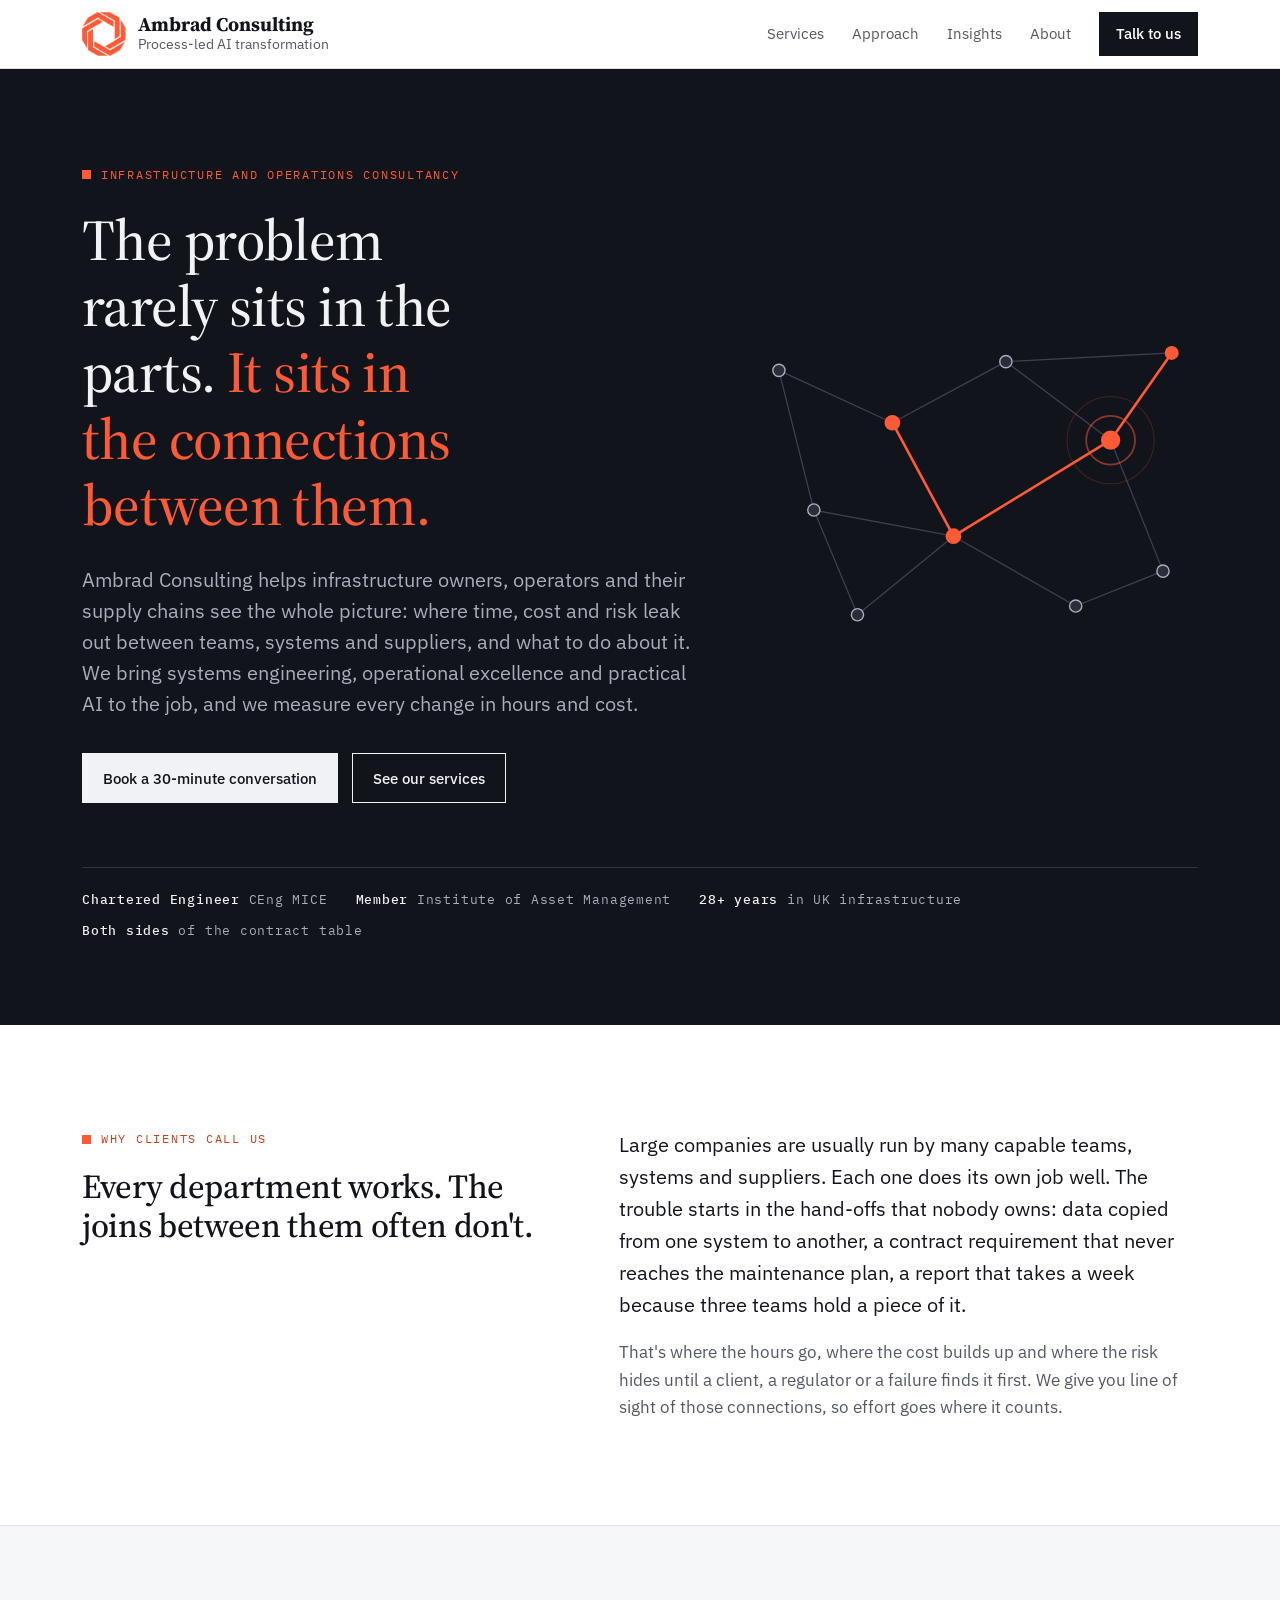
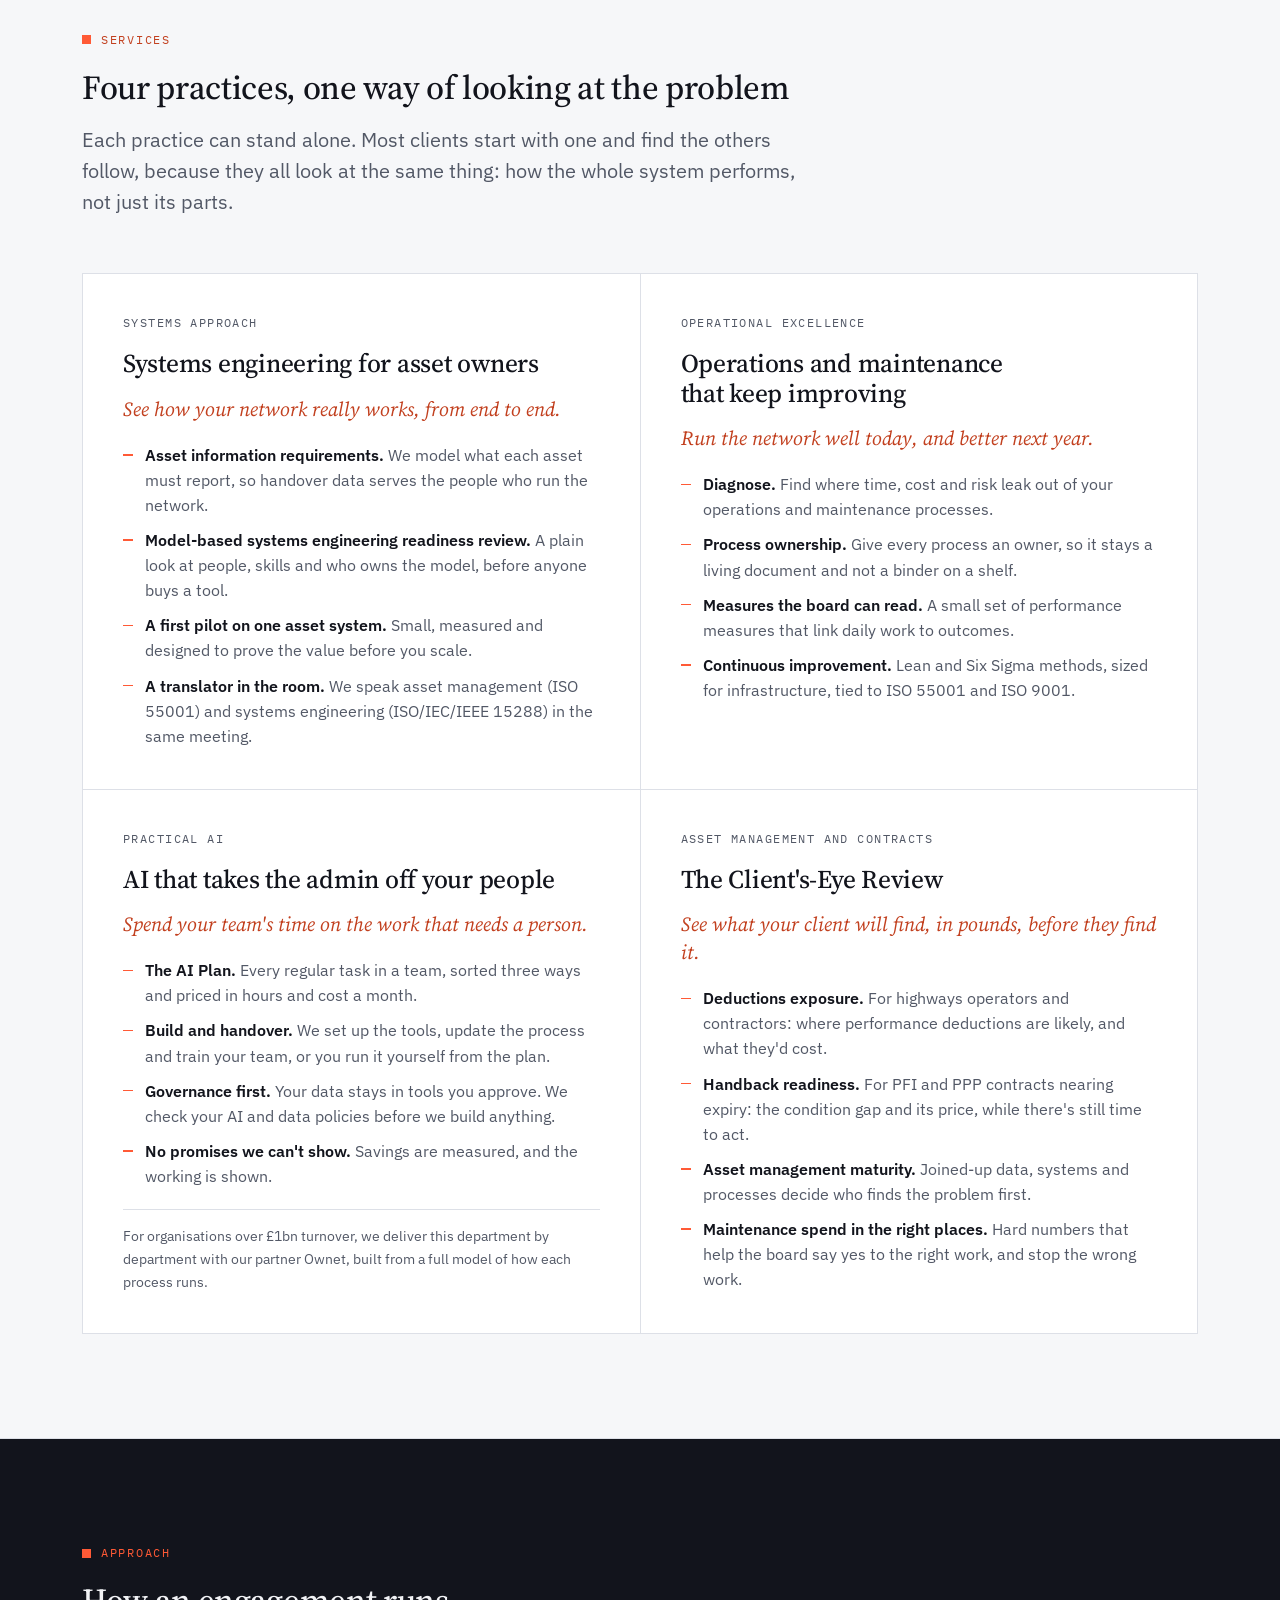
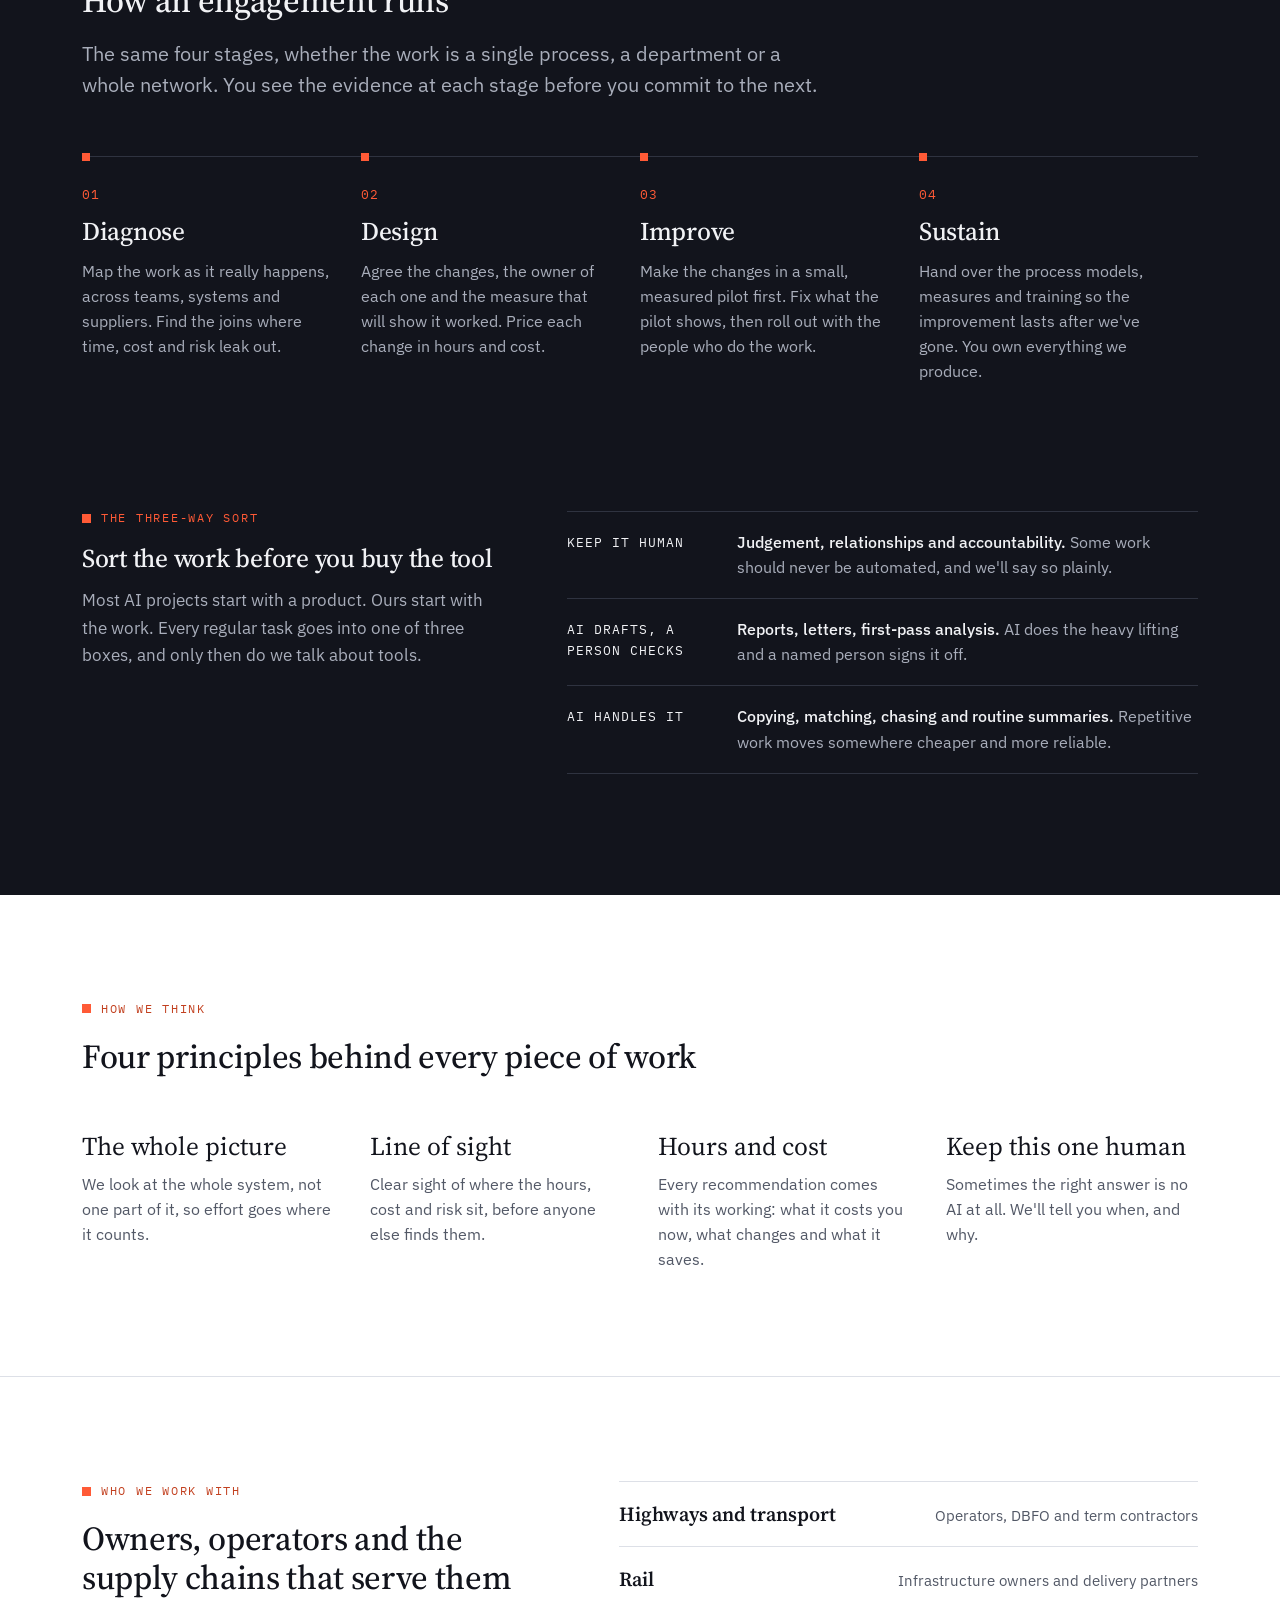
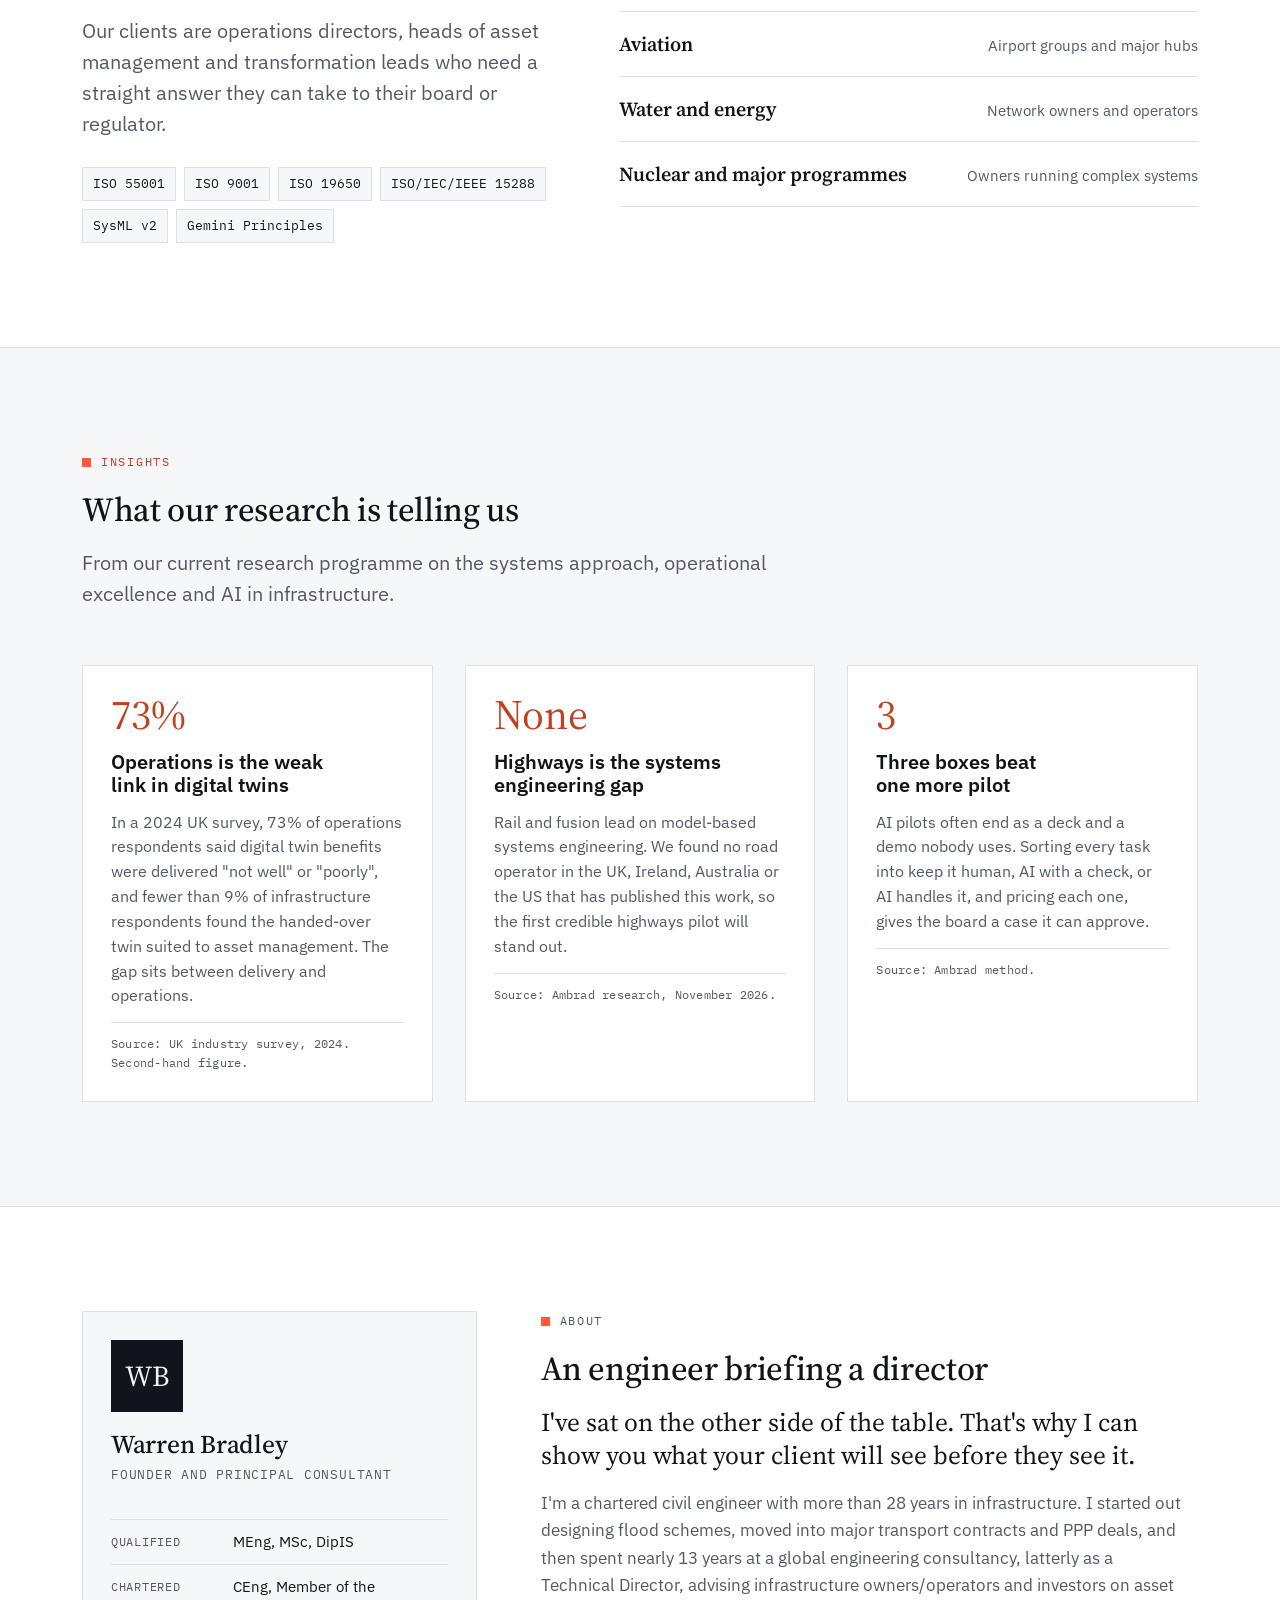
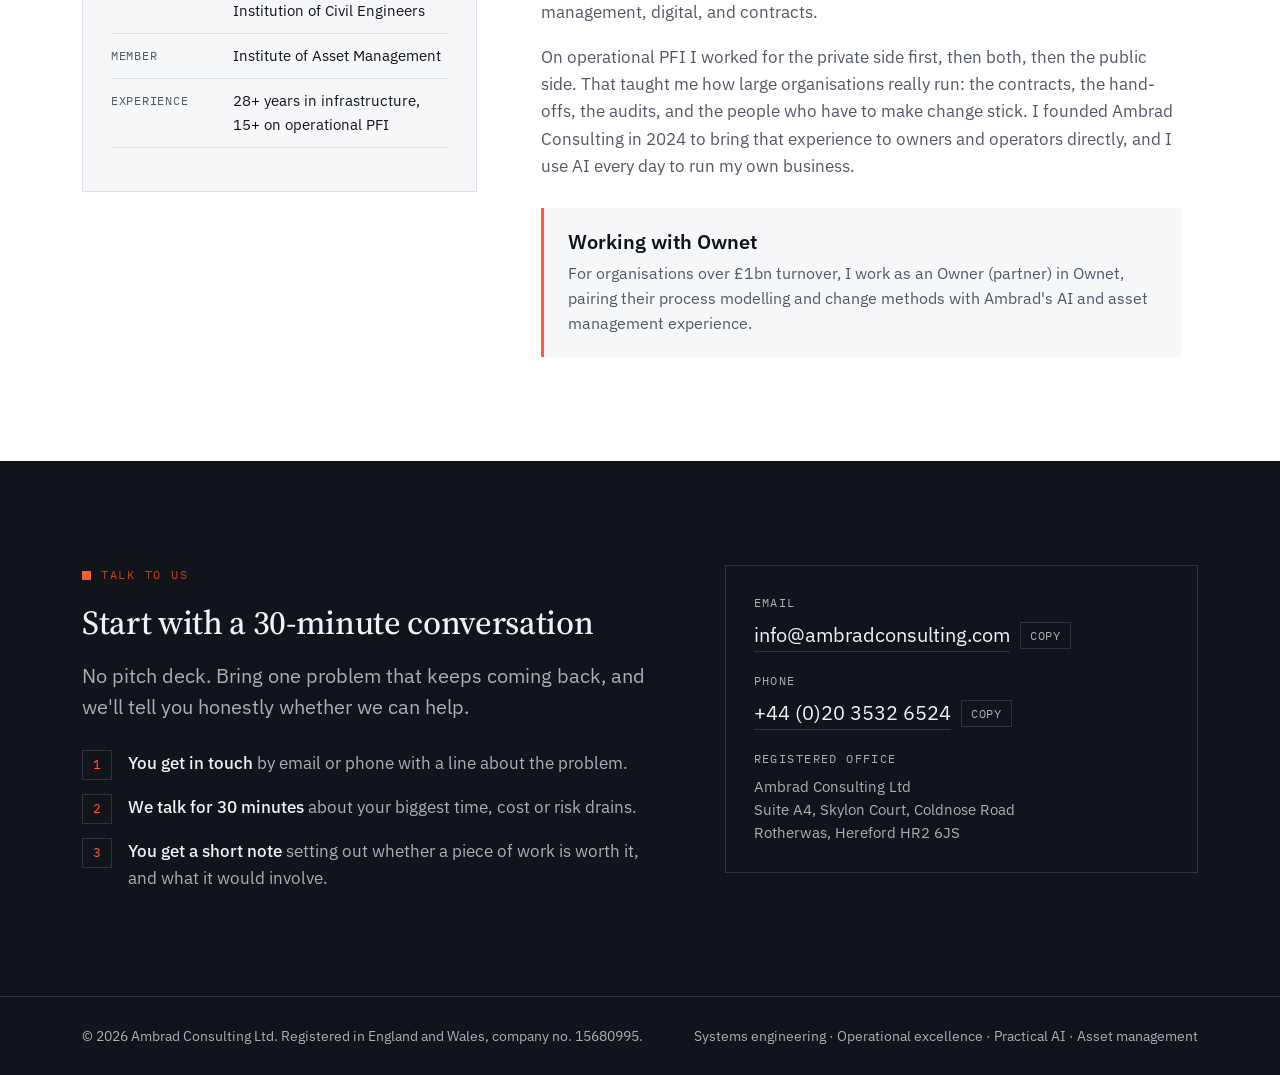
==== commit f186c0c4: "Header: show Ambrad Consulting (legal name kept in footer) Co-Authored-By: Claude Opus 5.5 <noreply@" ====
--- a/index.html
+++ b/index.html
@@ -11,7 +11,7 @@
 <meta name="theme-color" content="#12141C">
 <link rel="apple-touch-icon" href="[data-uri]">
 <link rel="icon" type="image/png" href="[data-uri]">
-<script type="application/ld+json">{"@context":"https://schema.org","@type":"ProfessionalService","name":"Ambrad Consulting Ltd","url":"https://www.ambradconsulting.com/","email":"info@ambradconsulting.com","telephone":"+44 20 3532 6524","address":{"@type":"PostalAddress","streetAddress":"Suite A4, Skylon Court, Coldnose Road, Rotherwas","addressLocality":"Hereford","postalCode":"HR2 6JS","addressCountry":"GB"},"founder":{"@type":"Person","name":"Warren Bradley","jobTitle":"Founder and Principal Consultant"},"areaServed":"GB","description":"Infrastructure and operations consultancy: systems engineering, operational excellence, practical AI and asset management."}</script>
+<script type="application/ld+json">{"@context":"https://schema.org","@type":"ProfessionalService","name":"Ambrad Consulting","legalName":"Ambrad Consulting Ltd","url":"https://www.ambradconsulting.com/","email":"info@ambradconsulting.com","telephone":"+44 20 3532 6524","address":{"@type":"PostalAddress","streetAddress":"Suite A4, Skylon Court, Coldnose Road, Rotherwas","addressLocality":"Hereford","postalCode":"HR2 6JS","addressCountry":"GB"},"founder":{"@type":"Person","name":"Warren Bradley","jobTitle":"Founder and Principal Consultant"},"areaServed":"GB","description":"Infrastructure and operations consultancy: systems engineering, operational excellence, practical AI and asset management."}</script>
 <style>:root{padding-top:env(safe-area-inset-top,0px);padding-bottom:env(safe-area-inset-bottom,0px)}body{margin:0}img{max-width:100%}[hidden]{display:none!important}</style>
 <title>Ambrad Consulting</title>
 <meta name="claude:viewport-fit-sides" content="cover">
@@ -251,7 +251,7 @@
   <div class="wrap">
     <a class="brand" href="#top" aria-label="Ambrad Consulting, back to top">
       <img class="brand-mark" src="[data-uri]" width="40" height="40" alt="">
-      <span><span class="brand-name">Ambrad Consulting Ltd</span><span class="brand-sub">Process-led AI transformation</span></span>
+      <span><span class="brand-name">Ambrad Consulting</span><span class="brand-sub">Process-led AI transformation</span></span>
     </a>
     <nav class="nav" aria-label="Main">
       <a href="#services">Services</a>
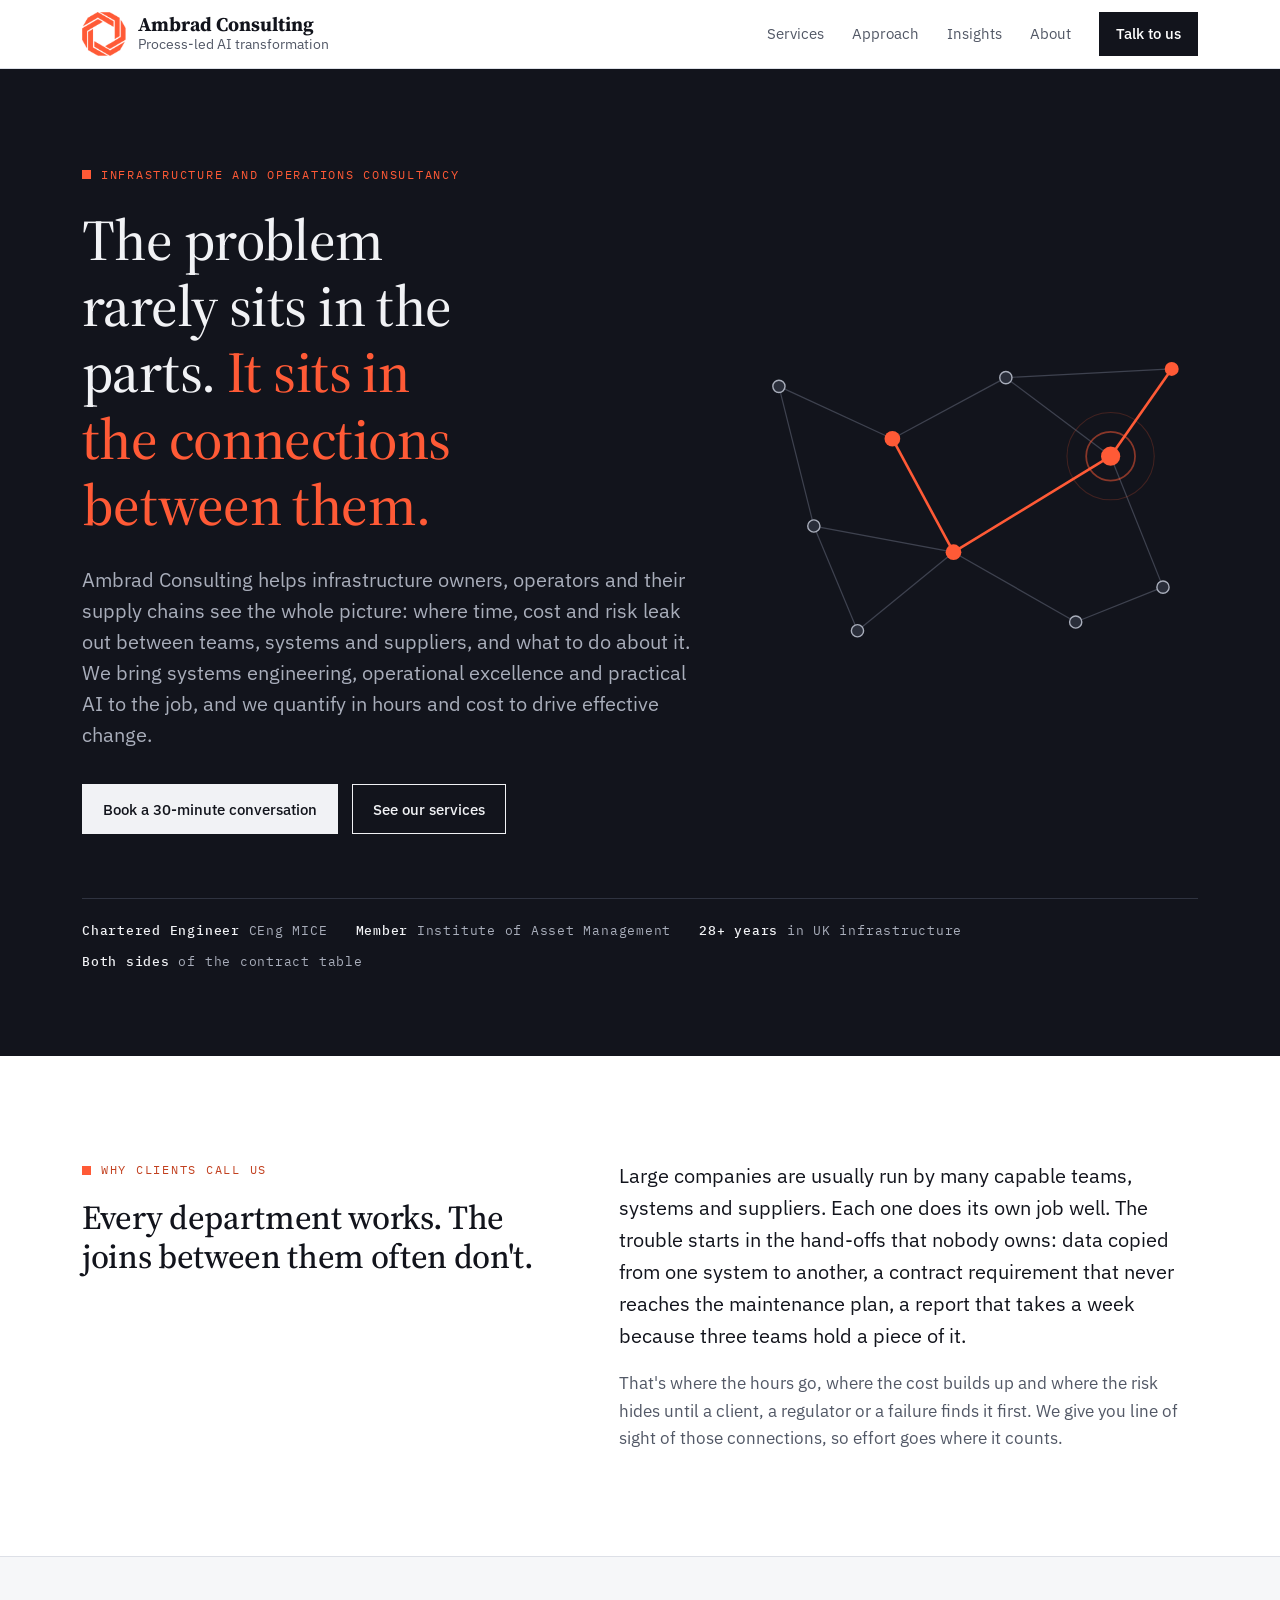
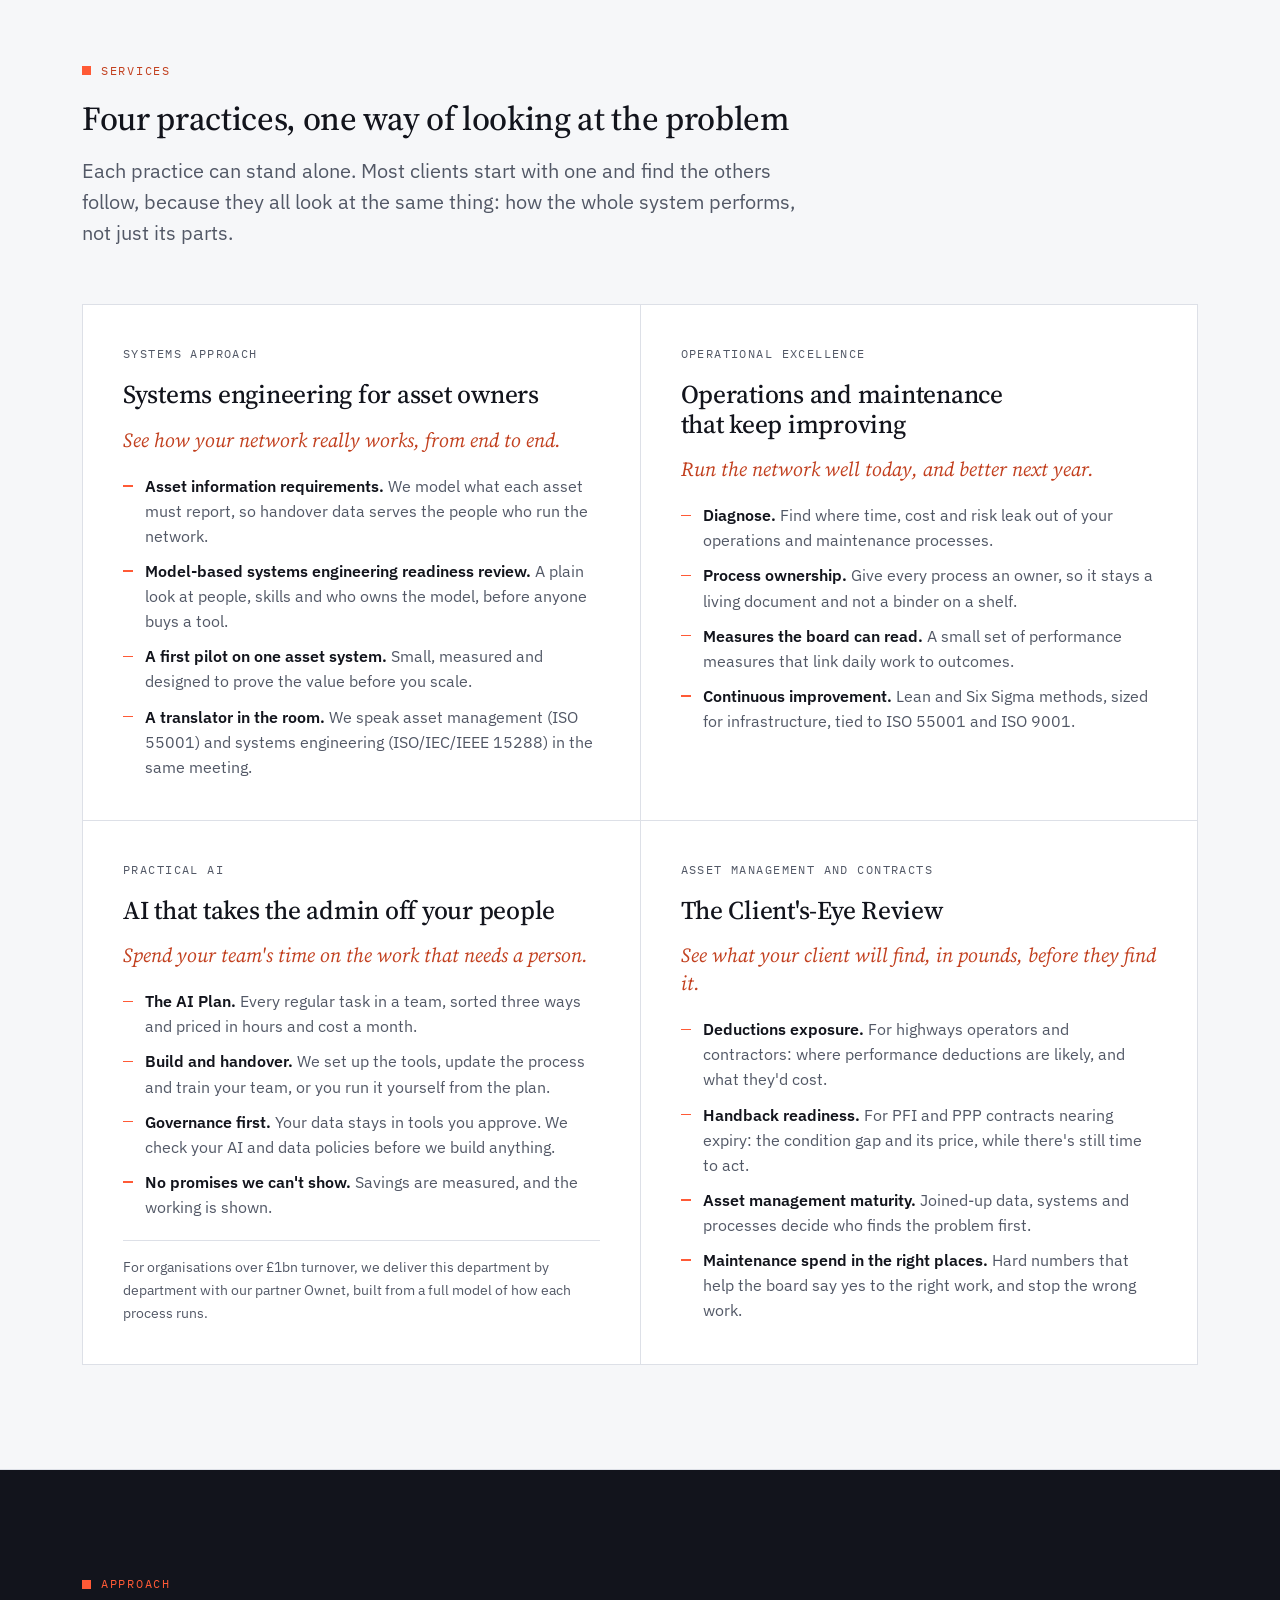
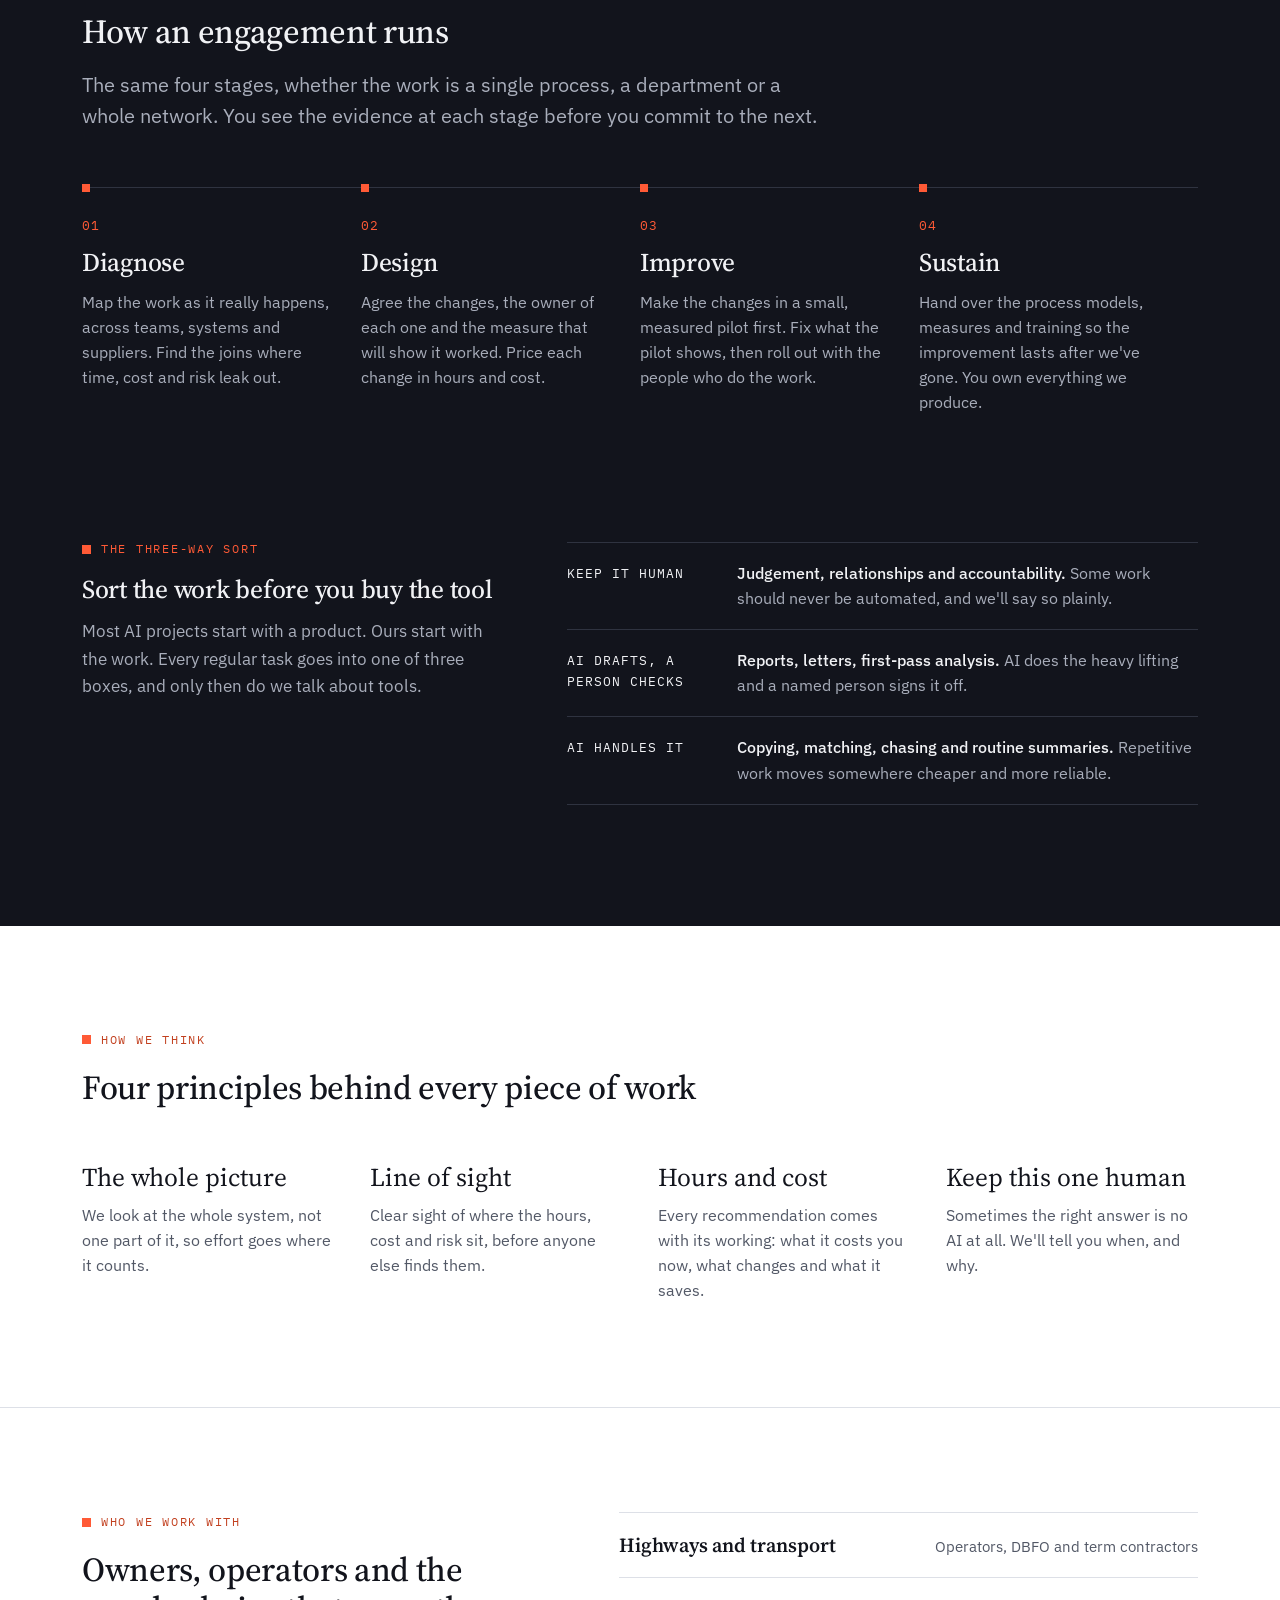
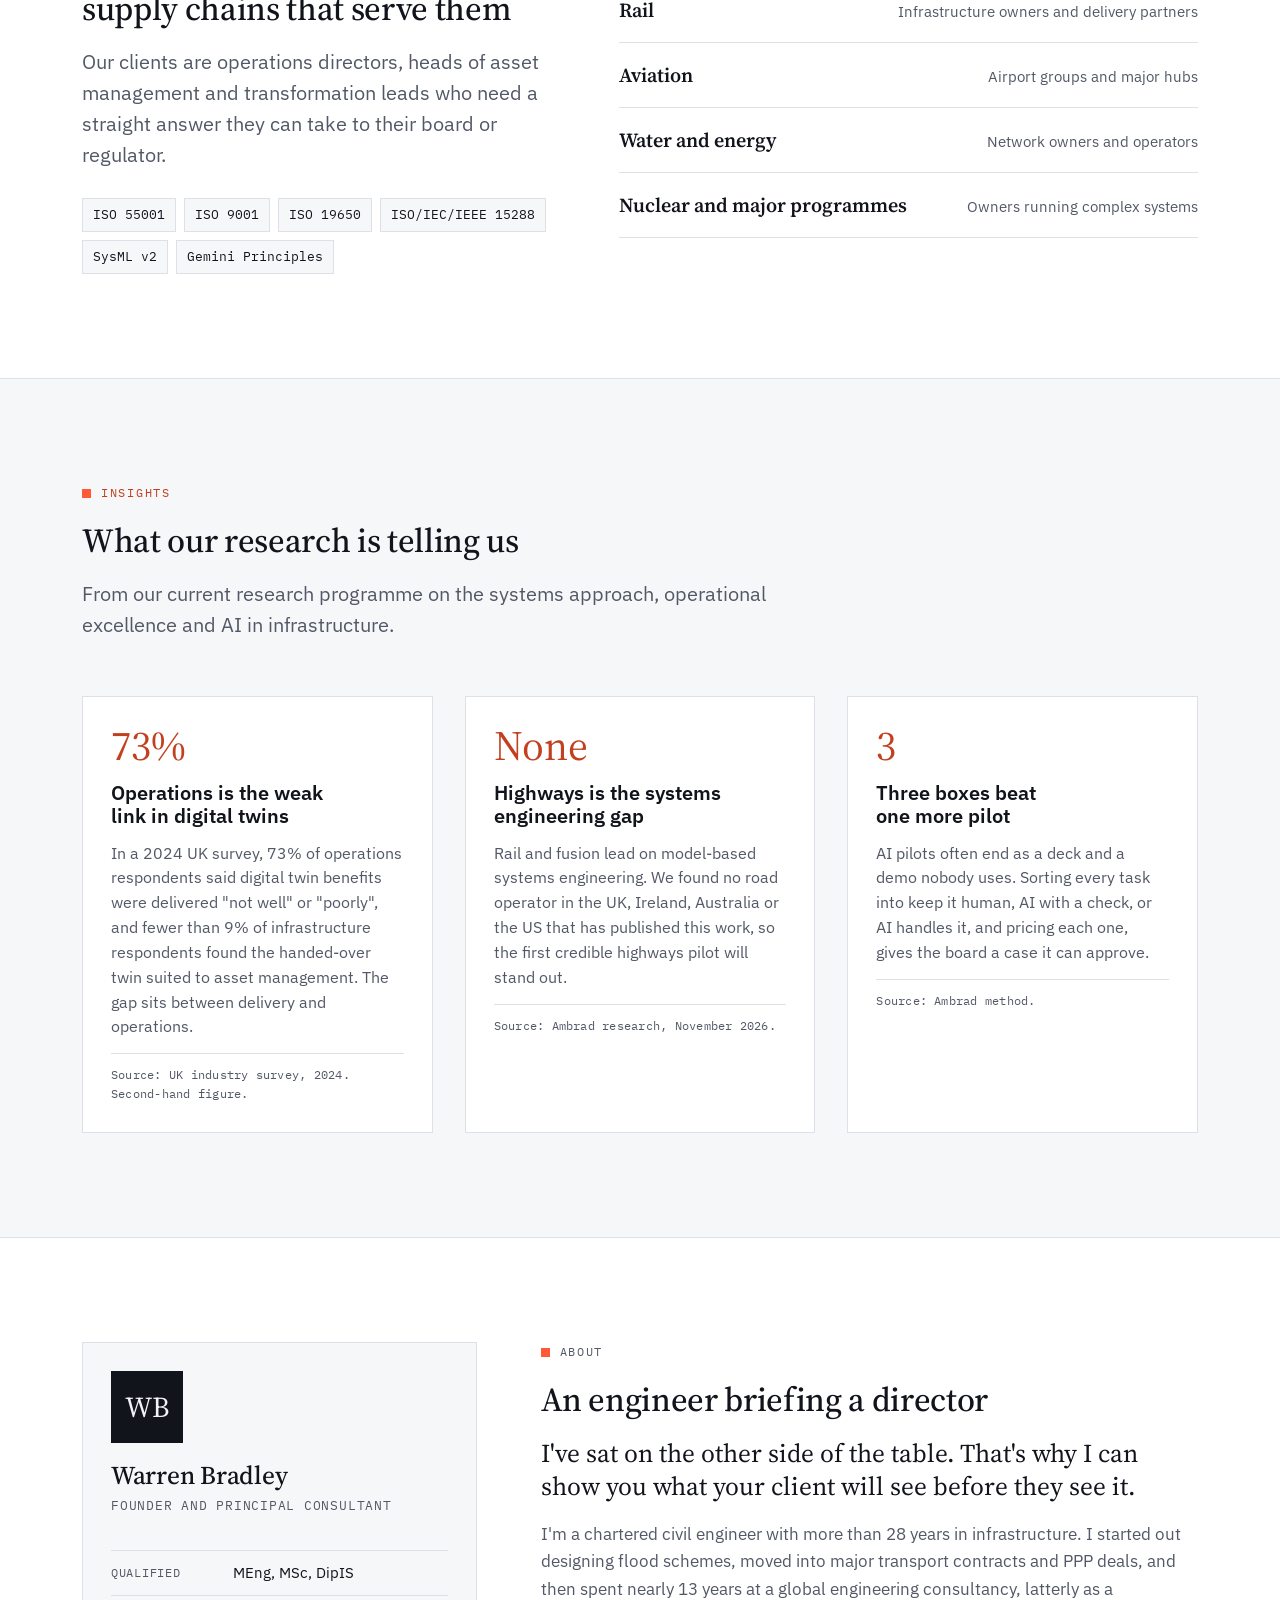
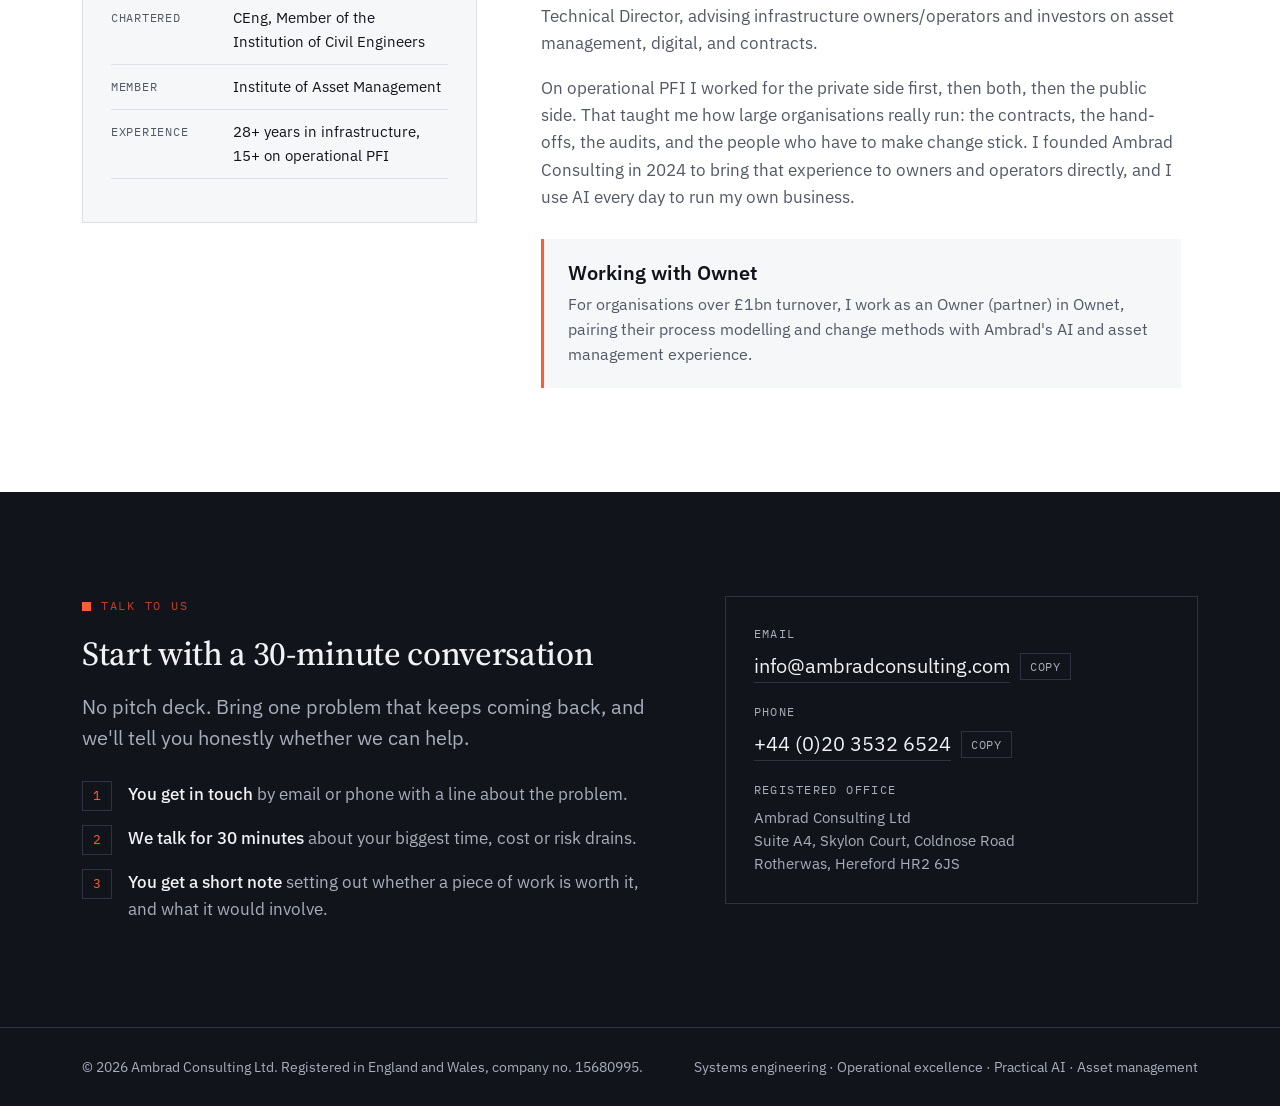
==== commit 3c26b4d9: "Update hero line: we quantify in hours and cost to drive effective change Co-Authored-By: Claude Opu" ====
--- a/index.html
+++ b/index.html
@@ -280,7 +280,7 @@
         <div>
           <p class="eyebrow">Infrastructure and operations consultancy</p>
           <h1 id="hero-title">The problem rarely sits in the parts. <span>It sits in the connections between them.</span></h1>
-          <p class="lede">Ambrad Consulting helps infrastructure owners, operators and their supply chains see the whole picture: where time, cost and risk leak out between teams, systems and suppliers, and what to do about it. We bring systems engineering, operational excellence and practical AI to the job, and we measure every change in hours and cost.</p>
+          <p class="lede">Ambrad Consulting helps infrastructure owners, operators and their supply chains see the whole picture: where time, cost and risk leak out between teams, systems and suppliers, and what to do about it. We bring systems engineering, operational excellence and practical AI to the job, and we quantify in hours and cost to drive effective change.</p>
           <div class="hero-actions">
             <a class="btn" href="#contact">Book a 30-minute conversation</a>
             <a class="btn ghost" href="#services">See our services</a>
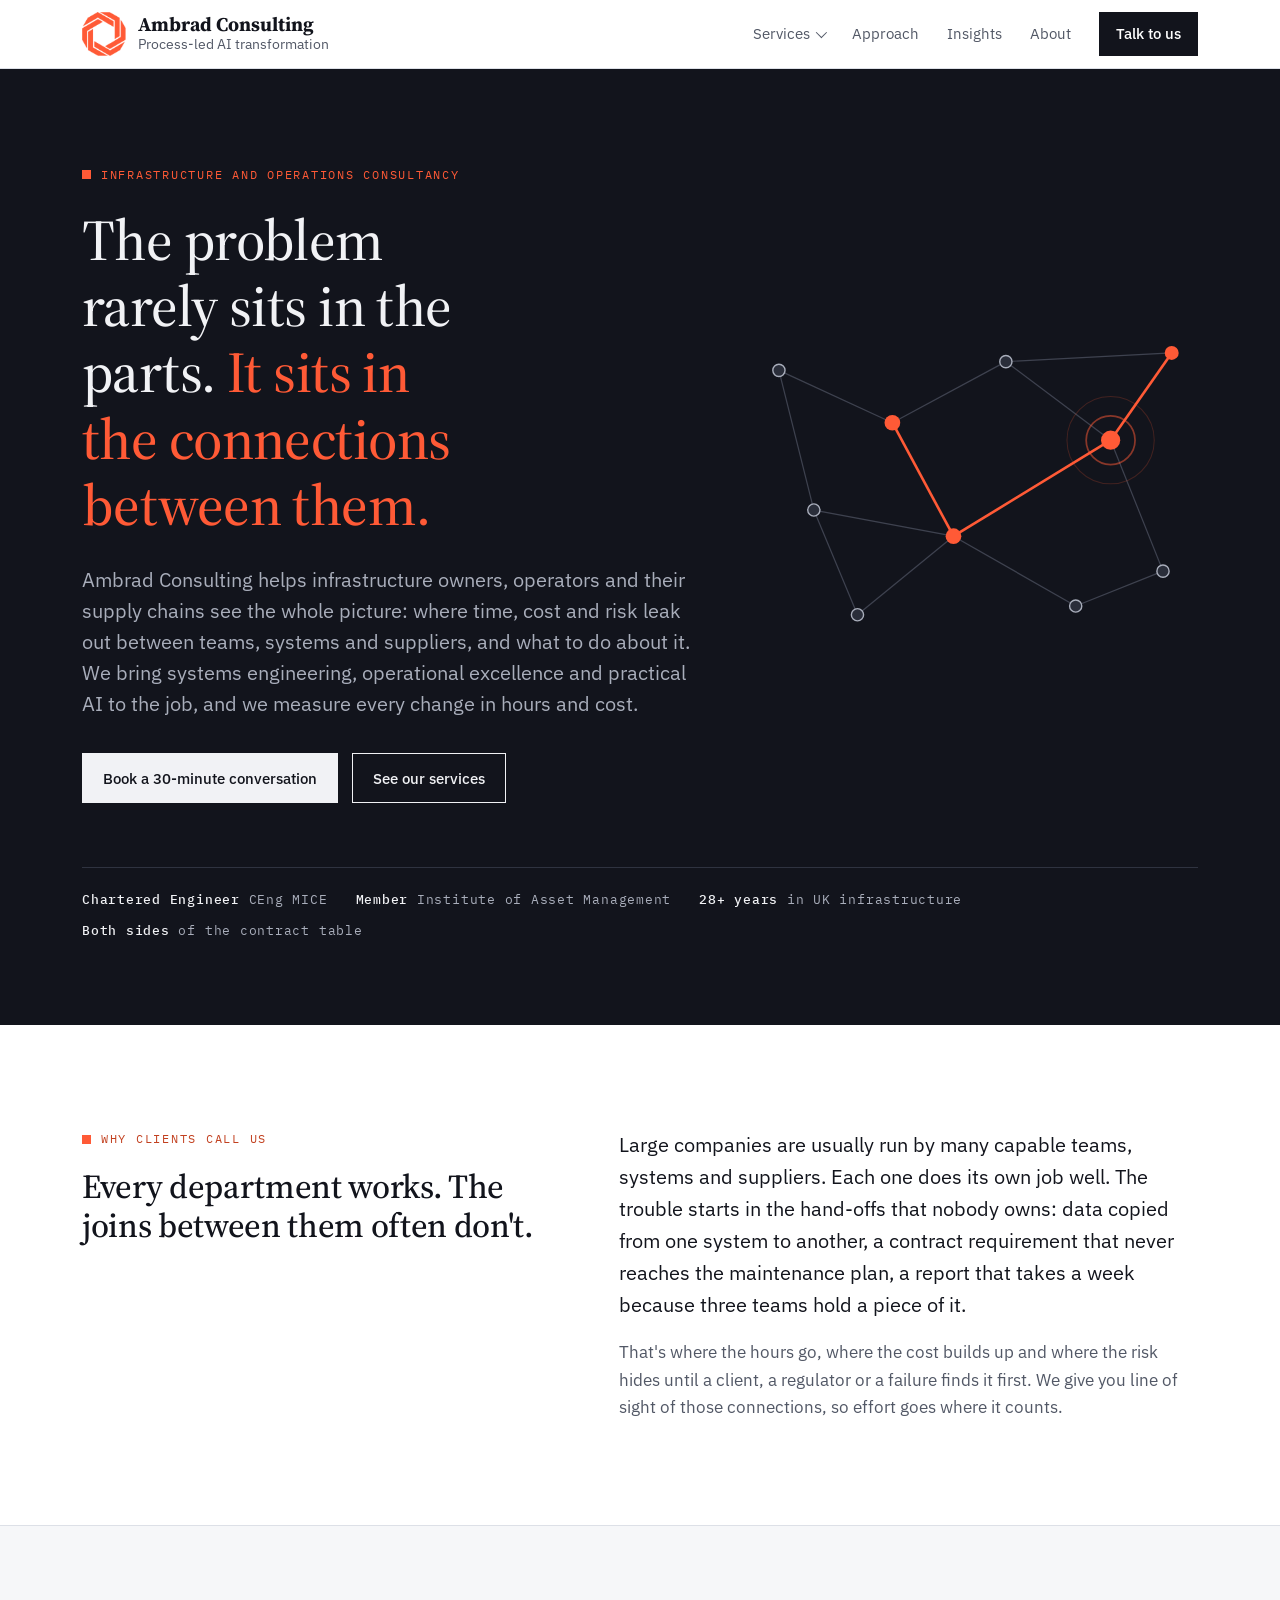
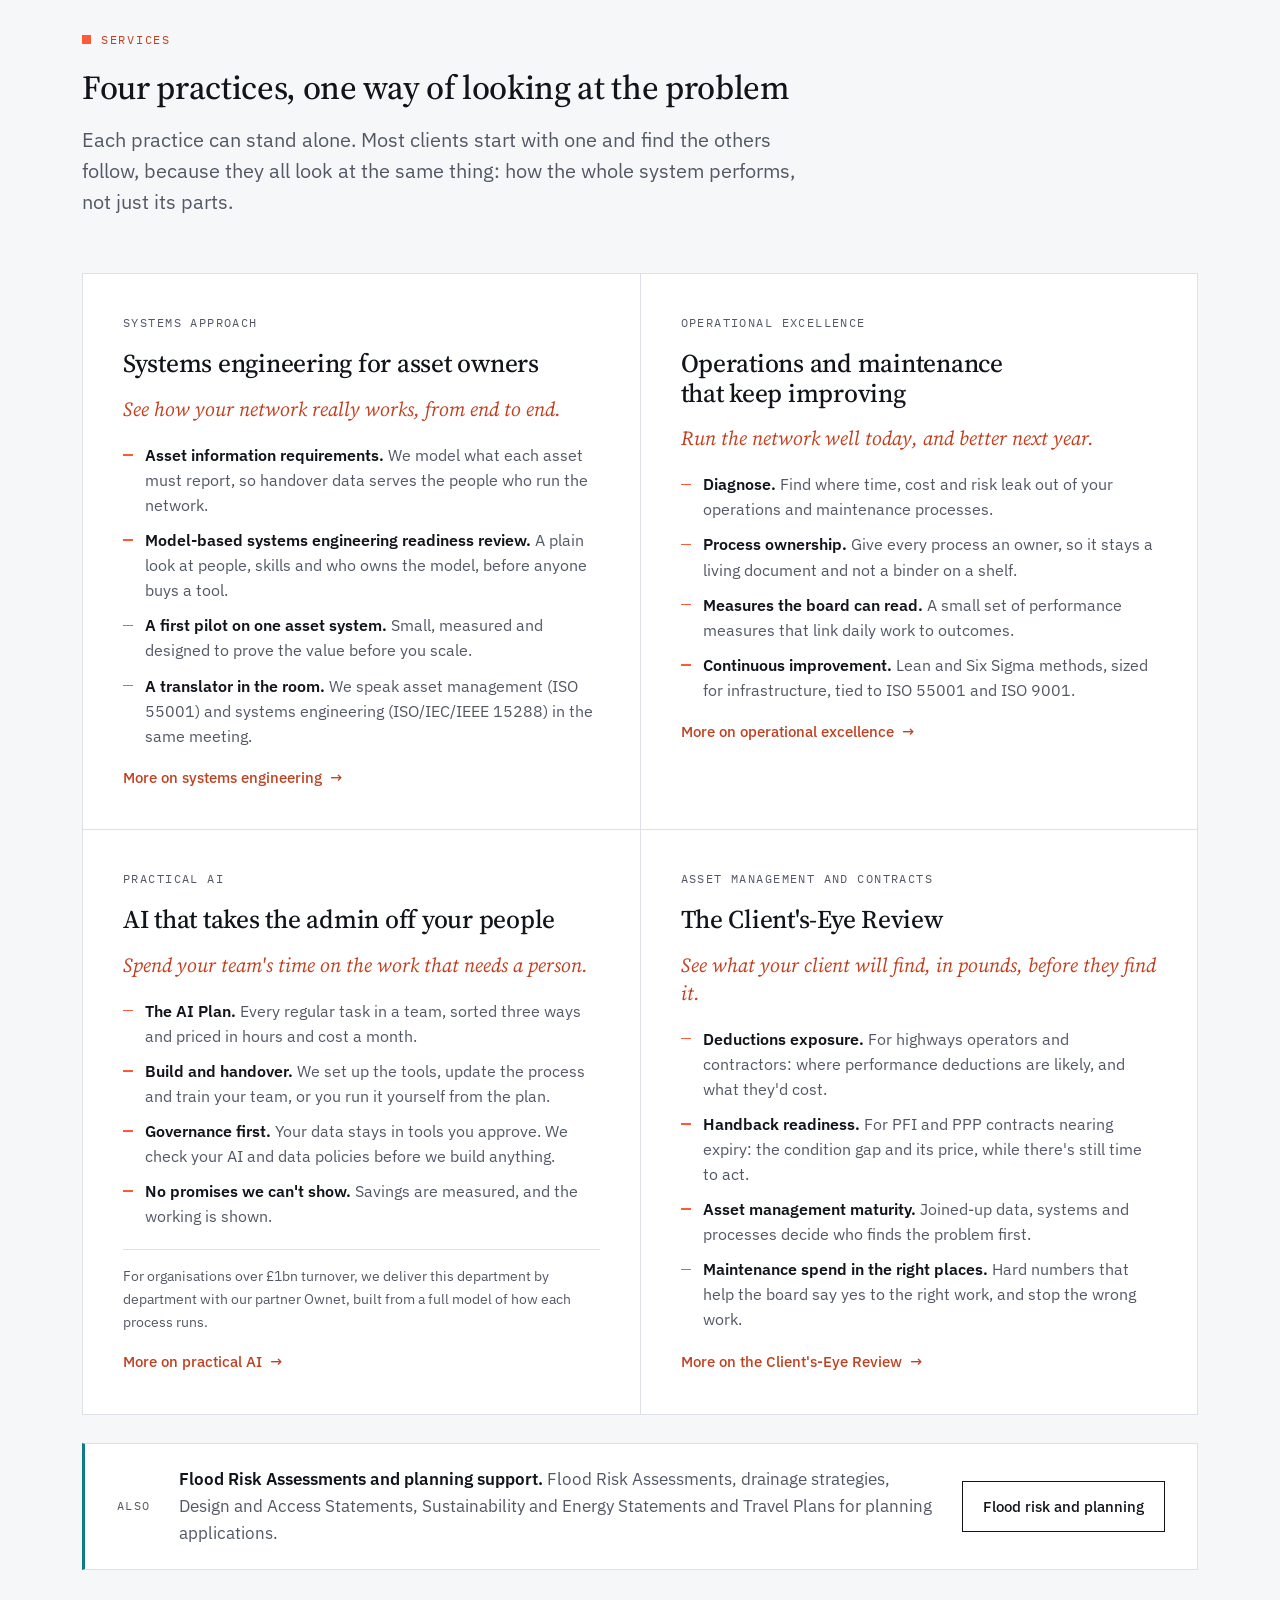
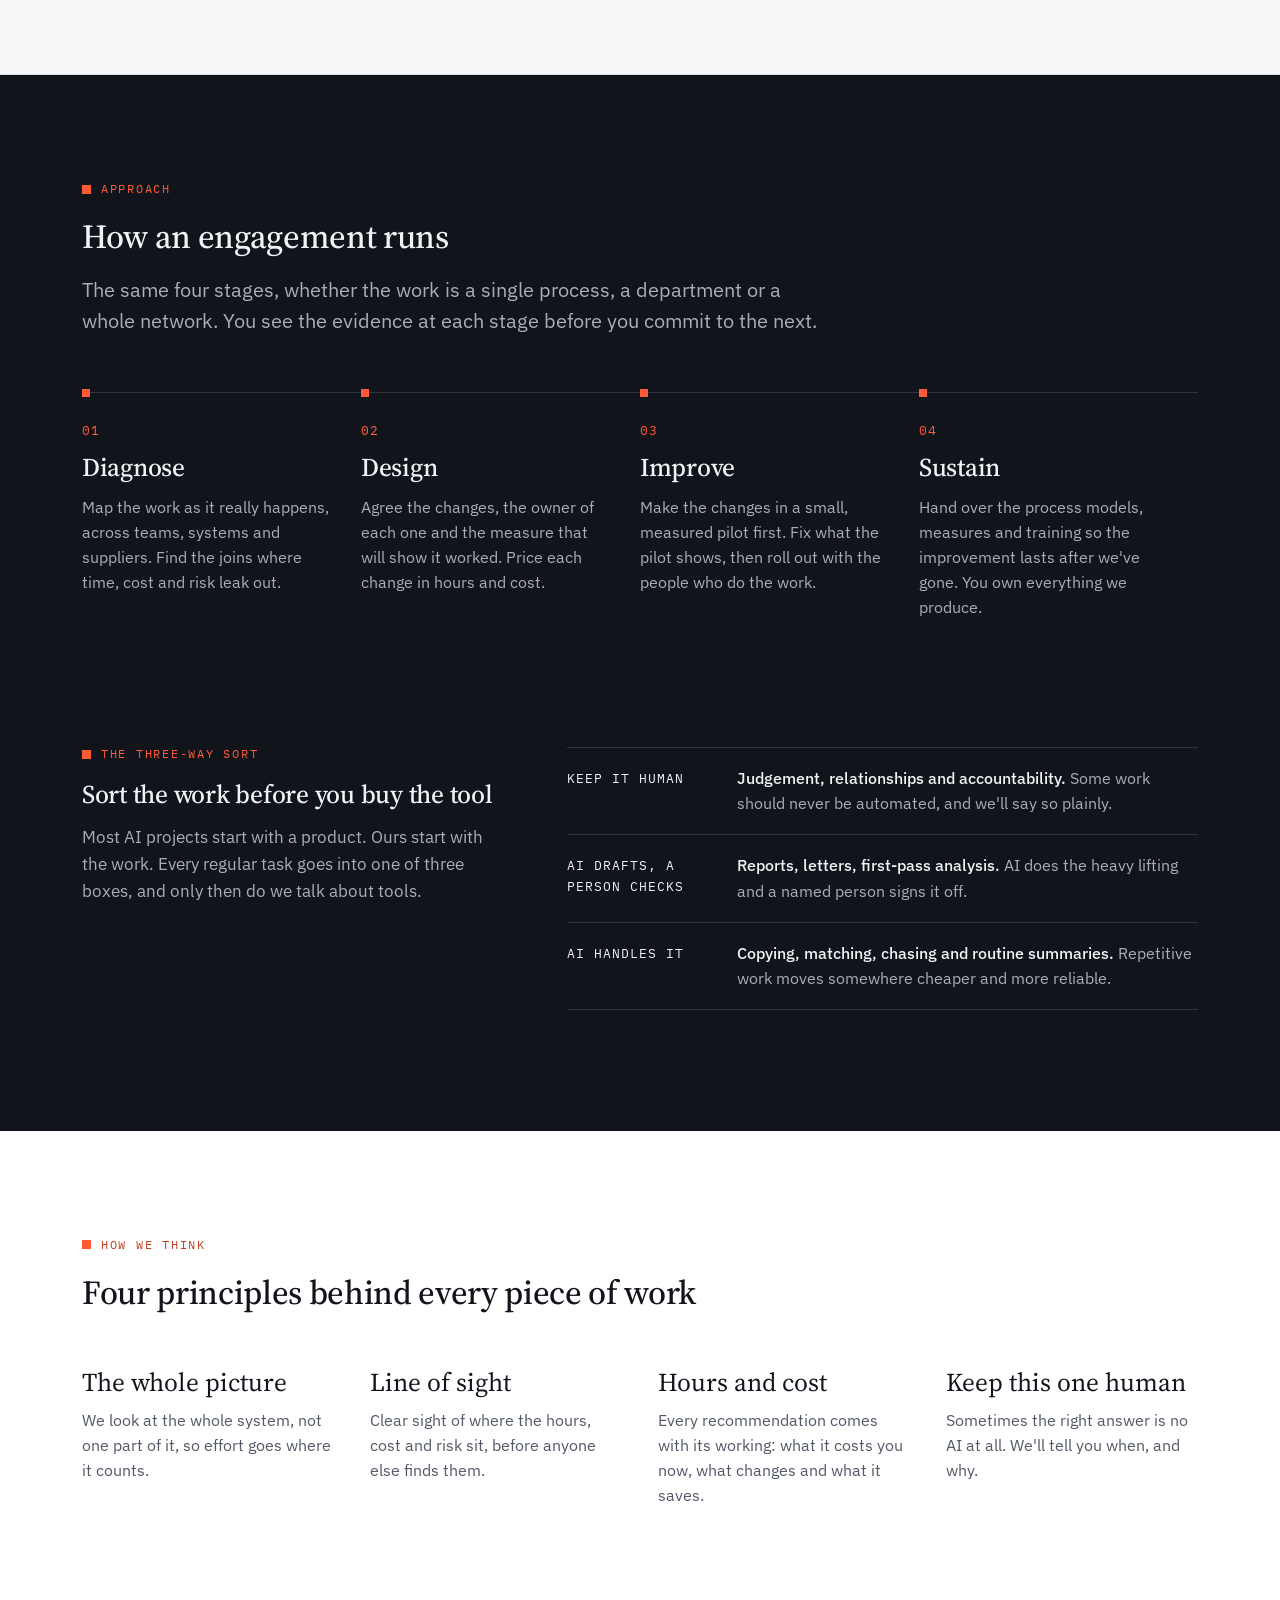
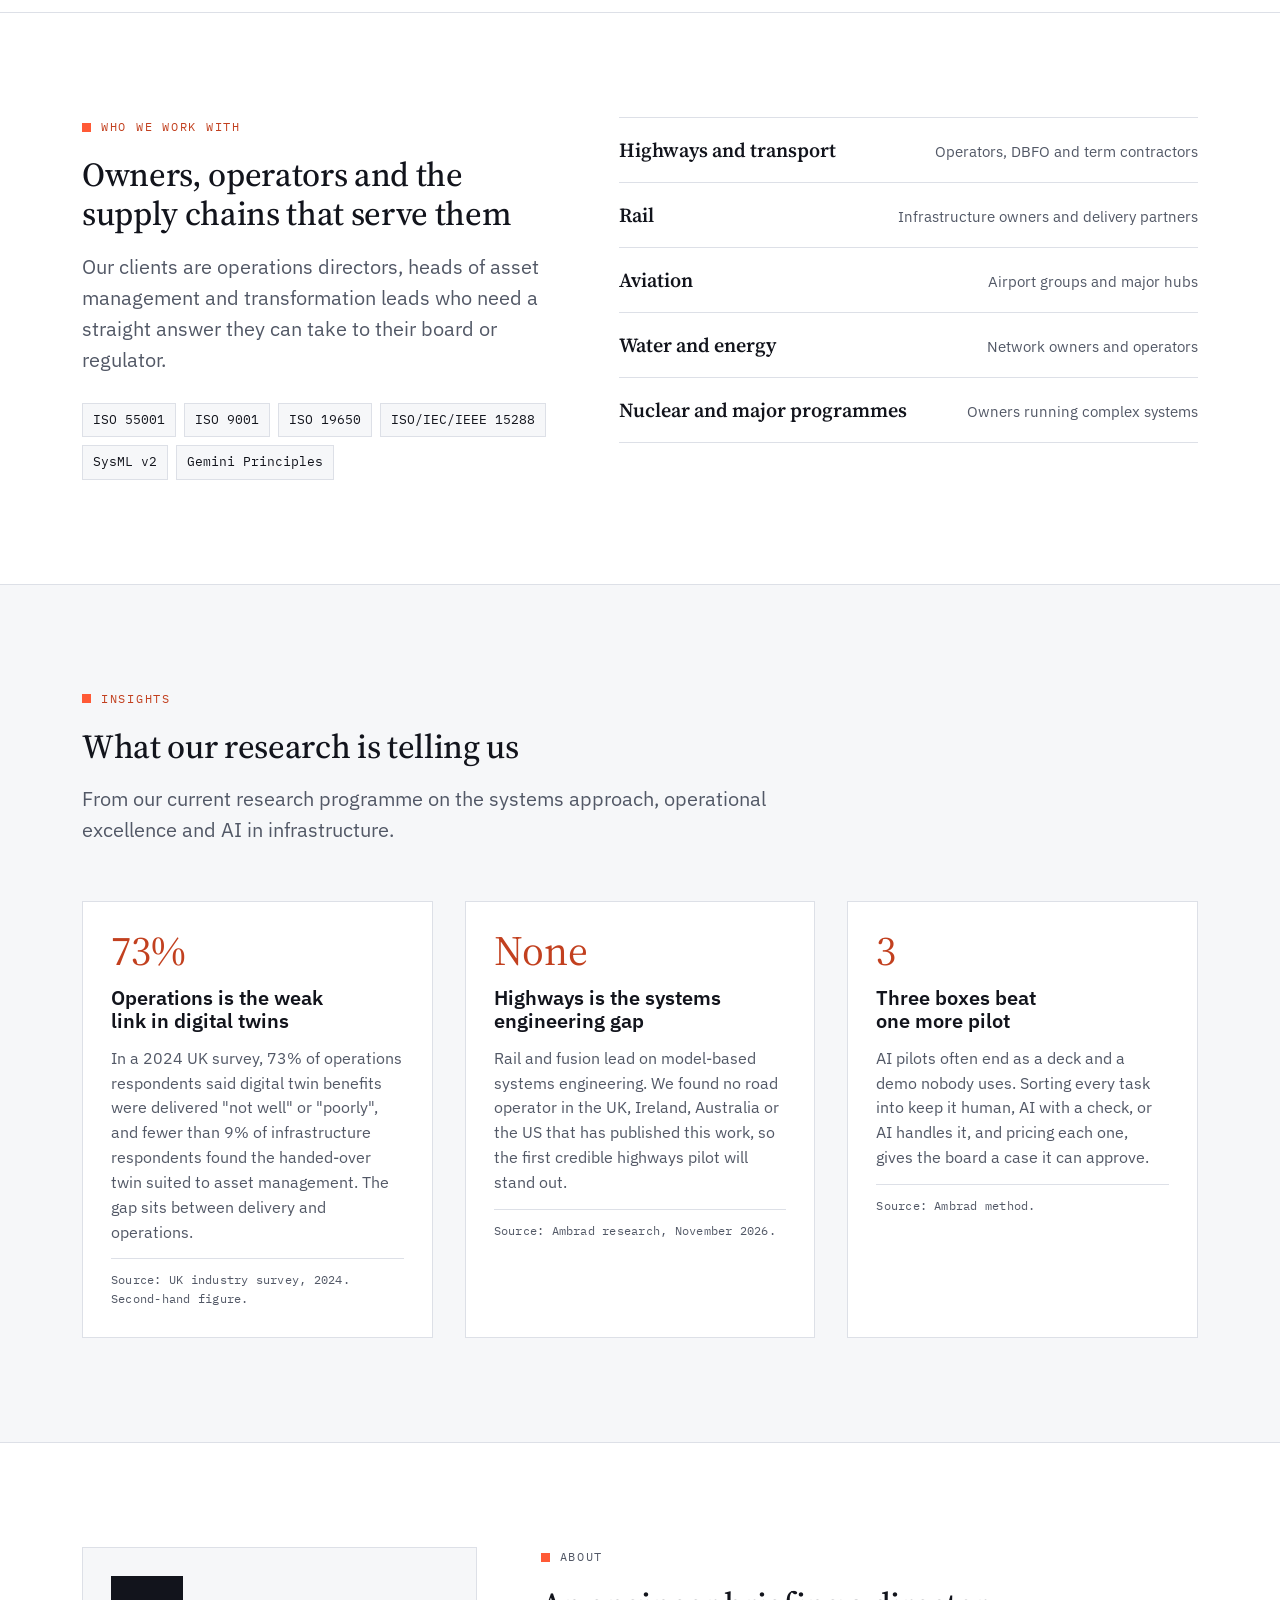
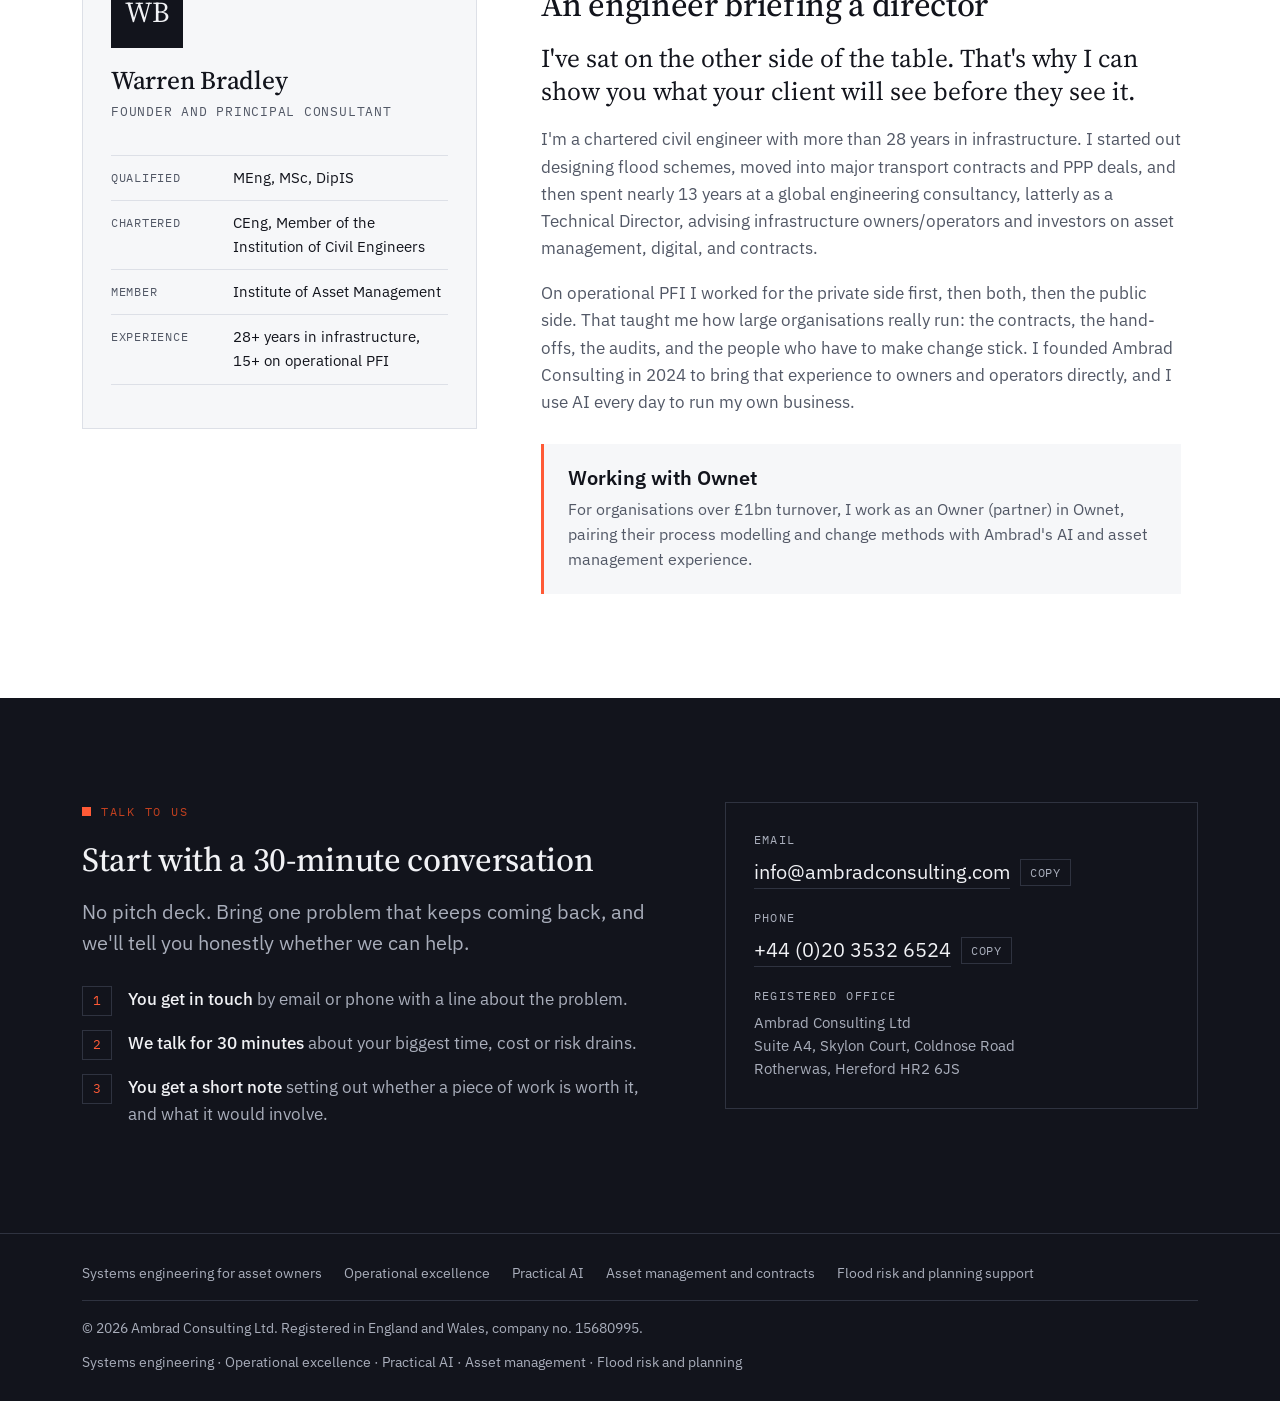
==== commit 59ab4ee1: "Add five service pages for Google search, incl. flood risk and planning One page per service with it" ====
--- a/index.html
+++ b/index.html
@@ -11,7 +11,7 @@
 <meta name="theme-color" content="#12141C">
 <link rel="apple-touch-icon" href="[data-uri]">
 <link rel="icon" type="image/png" href="[data-uri]">
-<script type="application/ld+json">{"@context":"https://schema.org","@type":"ProfessionalService","name":"Ambrad Consulting","legalName":"Ambrad Consulting Ltd","url":"https://www.ambradconsulting.com/","email":"info@ambradconsulting.com","telephone":"+44 20 3532 6524","address":{"@type":"PostalAddress","streetAddress":"Suite A4, Skylon Court, Coldnose Road, Rotherwas","addressLocality":"Hereford","postalCode":"HR2 6JS","addressCountry":"GB"},"founder":{"@type":"Person","name":"Warren Bradley","jobTitle":"Founder and Principal Consultant"},"areaServed":"GB","description":"Infrastructure and operations consultancy: systems engineering, operational excellence, practical AI and asset management."}</script>
+<script type="application/ld+json">{"@context": "https://schema.org", "@type": "ProfessionalService", "name": "Ambrad Consulting", "legalName": "Ambrad Consulting Ltd", "url": "https://www.ambradconsulting.com/", "email": "info@ambradconsulting.com", "telephone": "+44 20 3532 6524", "address": {"@type": "PostalAddress", "streetAddress": "Suite A4, Skylon Court, Coldnose Road, Rotherwas", "addressLocality": "Hereford", "postalCode": "HR2 6JS", "addressCountry": "GB"}, "founder": {"@type": "Person", "name": "Warren Bradley", "jobTitle": "Founder and Principal Consultant"}, "areaServed": "GB", "description": "Infrastructure and operations consultancy: systems engineering, operational excellence, practical AI, asset management, and flood risk and planning support.", "@id": "https://www.ambradconsulting.com/#org", "hasOfferCatalog": {"@type": "OfferCatalog", "name": "Services", "itemListElement": [{"@type": "Offer", "itemOffered": {"@type": "Service", "name": "Systems engineering for asset owners", "url": "https://www.ambradconsulting.com/systems-engineering.html"}}, {"@type": "Offer", "itemOffered": {"@type": "Service", "name": "Operational excellence", "url": "https://www.ambradconsulting.com/operational-excellence.html"}}, {"@type": "Offer", "itemOffered": {"@type": "Service", "name": "Practical AI", "url": "https://www.ambradconsulting.com/ai-consultancy.html"}}, {"@type": "Offer", "itemOffered": {"@type": "Service", "name": "Asset management and contracts", "url": "https://www.ambradconsulting.com/asset-management.html"}}, {"@type": "Offer", "itemOffered": {"@type": "Service", "name": "Flood risk and planning support", "url": "https://www.ambradconsulting.com/flood-risk-assessment.html"}}]}}</script>
 <style>:root{padding-top:env(safe-area-inset-top,0px);padding-bottom:env(safe-area-inset-bottom,0px)}body{margin:0}img{max-width:100%}[hidden]{display:none!important}</style>
 <title>Ambrad Consulting</title>
 <meta name="claude:viewport-fit-sides" content="cover">
@@ -243,6 +243,76 @@
 .site-footer{background:var(--band);color:var(--band-muted);border-top:1px solid var(--band-line);padding-block:28px;font-size:0.86rem}
 .site-footer .wrap{display:flex;flex-wrap:wrap;justify-content:space-between;gap:12px 28px}
 .site-footer a{color:var(--band-muted)}
+/* ---- Added Nov 2026: service pages ---- */
+.dd{position:relative}
+.dd summary{list-style:none;cursor:pointer;font-size:0.94rem;color:var(--muted);display:flex;align-items:center;gap:6px}
+.dd summary::-webkit-details-marker{display:none}
+.dd summary::after{content:"";width:7px;height:7px;border-right:1.5px solid currentColor;border-bottom:1.5px solid currentColor;transform:rotate(45deg) translateY(-2px)}
+.dd[open] summary,.dd summary:hover{color:var(--fg)}
+.dd-panel{position:absolute;left:-14px;top:calc(100% + 14px);background:var(--bg);border:1px solid var(--line);display:grid;min-width:270px;padding:8px;box-shadow:0 12px 30px rgba(18,20,28,.12)}
+.dd-panel a{padding:10px 12px;color:var(--fg)!important}
+.dd-panel a:hover{background:var(--surface)}
+.dd-panel a[aria-current]{color:var(--coral-text)!important}
+.menu-panel .menu-label{font-family:var(--font-mono);font-size:0.72rem;letter-spacing:0.12em;text-transform:uppercase;color:var(--muted);padding:10px 12px 4px}
+.menu-panel .sub{padding-left:24px}
+.menu-panel{max-height:calc(100vh - 100px);overflow:auto}
+.svc .more{margin-top:auto;font-weight:500;font-size:0.95rem;color:var(--coral-text);text-decoration:none;display:inline-flex;gap:8px;align-items:center}
+.svc .more:hover{text-decoration:underline}
+.also{margin-top:clamp(20px,3vw,28px);display:grid;grid-template-columns:auto minmax(0,1fr) auto;gap:16px 28px;align-items:center;padding:22px clamp(20px,3vw,32px);border:1px solid var(--line);border-left:3px solid #0E7C86;background:var(--bg)}
+.also .tag{font-family:var(--font-mono);font-size:0.74rem;letter-spacing:0.12em;text-transform:uppercase;color:var(--muted)}
+.also p{color:var(--muted)}
+.also b{color:var(--fg);font-weight:600}
+@media (max-width:820px){.also{grid-template-columns:1fr}}
+.foot-nav{display:flex;flex-wrap:wrap;gap:8px 22px;width:100%;padding-bottom:16px;margin-bottom:4px;border-bottom:1px solid var(--band-line)}
+.foot-nav a{text-decoration:none}
+.foot-nav a:hover{color:var(--band-fg)}
+.crumbs{font-family:var(--font-mono);font-size:0.76rem;letter-spacing:0.06em;color:var(--band-muted);display:flex;flex-wrap:wrap;gap:8px}
+.crumbs a{text-decoration:none;color:var(--band-muted)}
+.crumbs a:hover{color:var(--band-fg)}
+.page-hero h1{font-size:clamp(2.1rem,4.6vw,3.3rem);max-width:22ch;margin-top:18px}
+.page-hero .eyebrow{margin-top:26px}
+.offer-grid{display:grid;grid-template-columns:repeat(2,minmax(0,1fr));border-top:1px solid var(--line);border-left:1px solid var(--line)}
+.offer{padding:clamp(24px,3vw,34px);border-right:1px solid var(--line);border-bottom:1px solid var(--line);background:var(--bg);display:grid;gap:12px;align-content:start;min-width:0}
+.offer .num{font-family:var(--font-mono);font-size:0.8rem;color:var(--coral-text);letter-spacing:0.1em}
+.offer h3{font-size:var(--step-2)}
+.offer p{color:var(--muted)}
+.offer-grid.odd .offer:last-child{grid-column:1/-1}
+@media (max-width:820px){.offer-grid{grid-template-columns:1fr}}
+.callout{margin-top:clamp(28px,4vw,40px);display:grid;grid-template-columns:auto minmax(0,1fr);gap:20px 32px;align-items:center;padding:clamp(22px,3vw,32px);border:1px solid var(--line);background:var(--bg)}
+.callout .figure{font-family:var(--font-display);font-size:clamp(2.2rem,4vw,3rem);line-height:1;color:var(--coral-text)}
+.callout p{color:var(--muted)}
+.callout .src{font-family:var(--font-mono);font-size:0.74rem;margin-top:8px}
+@media (max-width:620px){.callout{grid-template-columns:1fr}}
+.case{margin-top:clamp(28px,4vw,40px);padding:clamp(22px,3vw,32px);border-left:3px solid var(--coral);background:var(--bg);border-top:1px solid var(--line);border-right:1px solid var(--line);border-bottom:1px solid var(--line);display:grid;gap:12px}
+.case h3{font-size:var(--step-2)}
+.case p{color:var(--muted);max-width:70ch}
+.case .standards{margin-top:6px}
+.faq{display:grid;border-top:1px solid var(--line);max-width:860px}
+.faq details{border-bottom:1px solid var(--line)}
+.faq summary{list-style:none;cursor:pointer;padding:20px 40px 20px 0;position:relative;font-family:var(--font-display);font-size:var(--step-1);font-weight:500}
+.faq summary::-webkit-details-marker{display:none}
+.faq summary::after{content:"+";position:absolute;right:6px;top:16px;font-family:var(--font-mono);font-size:1.3rem;color:var(--coral-text)}
+.faq details[open] summary::after{content:"\2212"}
+.faq details p{padding:0 0 22px;color:var(--muted);max-width:72ch}
+.related{display:grid;grid-template-columns:repeat(auto-fit,minmax(220px,1fr));gap:clamp(16px,2vw,24px)}
+.rel{display:grid;gap:10px;align-content:start;padding:24px;border:1px solid var(--line);background:var(--bg);text-decoration:none;transition:border-color .2s}
+.rel:hover{border-color:var(--coral)}
+.rel .svc-tag{color:var(--coral-text)}
+.rel h3{font-size:var(--step-1);font-weight:600}
+.rel p{color:var(--muted);font-size:0.95rem}
+.sort-wrap{margin-top:clamp(36px,5vw,56px)}
+
+/* Water theme: flood risk and planning page, matches the Ambrad Consulting report logo */
+body.water{--coral:#0E7C86;--coral-text:#0E7C86;--band:#0F2A44;--band-line:#25415C;--band-muted:#B4C3D1}
+@media (prefers-color-scheme: dark){:root:not([data-theme="light"]) body.water{--coral-text:#7FD1D6;--band:#0B1F33}}
+:root[data-theme="dark"] body.water{--coral-text:#7FD1D6;--band:#0B1F33}
+body.water .band .eyebrow{color:#7FD1D6}
+body.water .net-hot{stroke:#7FD1D6}
+.brand-report{display:block;height:44px;width:auto}
+@media (max-width:420px){.brand-report{height:36px}}
+@media (prefers-color-scheme: dark){:root:not([data-theme="light"]) .brand-report{background:#fff;padding:4px 8px;border-radius:3px;box-sizing:content-box}}
+:root[data-theme="dark"] .brand-report{background:#fff;padding:4px 8px;border-radius:3px;box-sizing:content-box}
+body.water .also, body.water .rel:hover{border-color:var(--line)}
 </style>
 
 </head>
@@ -254,7 +324,7 @@
       <span><span class="brand-name">Ambrad Consulting</span><span class="brand-sub">Process-led AI transformation</span></span>
     </a>
     <nav class="nav" aria-label="Main">
-      <a href="#services">Services</a>
+      <details class="dd"><summary>Services</summary><div class="dd-panel"><a href="systems-engineering.html">Systems engineering</a><a href="operational-excellence.html">Operational excellence</a><a href="ai-consultancy.html">Practical AI</a><a href="asset-management.html">Asset management and contracts</a><a href="flood-risk-assessment.html">Flood risk and planning</a></div></details>
       <a href="#approach">Approach</a>
       <a href="#insights">Insights</a>
       <a href="#about">About</a>
@@ -263,7 +333,8 @@
     <details class="menu">
       <summary>Menu</summary>
       <div class="menu-panel">
-        <a href="#services">Services</a>
+        <span class="menu-label">Services</span>
+        <a class="sub" href="systems-engineering.html">Systems engineering</a><a class="sub" href="operational-excellence.html">Operational excellence</a><a class="sub" href="ai-consultancy.html">Practical AI</a><a class="sub" href="asset-management.html">Asset management and contracts</a><a class="sub" href="flood-risk-assessment.html">Flood risk and planning</a>
         <a href="#approach">Approach</a>
         <a href="#insights">Insights</a>
         <a href="#about">About</a>
@@ -280,7 +351,7 @@
         <div>
           <p class="eyebrow">Infrastructure and operations consultancy</p>
           <h1 id="hero-title">The problem rarely sits in the parts. <span>It sits in the connections between them.</span></h1>
-          <p class="lede">Ambrad Consulting helps infrastructure owners, operators and their supply chains see the whole picture: where time, cost and risk leak out between teams, systems and suppliers, and what to do about it. We bring systems engineering, operational excellence and practical AI to the job, and we quantify in hours and cost to drive effective change.</p>
+          <p class="lede">Ambrad Consulting helps infrastructure owners, operators and their supply chains see the whole picture: where time, cost and risk leak out between teams, systems and suppliers, and what to do about it. We bring systems engineering, operational excellence and practical AI to the job, and we measure every change in hours and cost.</p>
           <div class="hero-actions">
             <a class="btn" href="#contact">Book a 30-minute conversation</a>
             <a class="btn ghost" href="#services">See our services</a>
@@ -358,6 +429,7 @@
             <li><b>A first pilot on one asset system.</b> Small, measured and designed to prove the value before you scale.</li>
             <li><b>A translator in the room.</b> We speak asset management (ISO 55001) and systems engineering (ISO/IEC/IEEE 15288) in the same meeting.</li>
           </ul>
+          <a class="more" href="systems-engineering.html">More on systems engineering <span aria-hidden="true">&rarr;</span></a>
         </article>
         <article class="svc">
           <p class="svc-tag">Operational excellence</p>
@@ -369,6 +441,7 @@
             <li><b>Measures the board can read.</b> A small set of performance measures that link daily work to outcomes.</li>
             <li><b>Continuous improvement.</b> Lean and Six Sigma methods, sized for infrastructure, tied to ISO 55001 and ISO 9001.</li>
           </ul>
+          <a class="more" href="operational-excellence.html">More on operational excellence <span aria-hidden="true">&rarr;</span></a>
         </article>
         <article class="svc">
           <p class="svc-tag">Practical AI</p>
@@ -381,6 +454,7 @@
             <li><b>No promises we can't show.</b> Savings are measured, and the working is shown.</li>
           </ul>
           <p class="note">For organisations over £1bn turnover, we deliver this department by department with our partner Ownet, built from a full model of how each process runs.</p>
+          <a class="more" href="ai-consultancy.html">More on practical AI <span aria-hidden="true">&rarr;</span></a>
         </article>
         <article class="svc">
           <p class="svc-tag">Asset management and contracts</p>
@@ -392,7 +466,13 @@
             <li><b>Asset management maturity.</b> Joined-up data, systems and processes decide who finds the problem first.</li>
             <li><b>Maintenance spend in the right places.</b> Hard numbers that help the board say yes to the right work, and stop the wrong work.</li>
           </ul>
+          <a class="more" href="asset-management.html">More on the Client's-Eye Review <span aria-hidden="true">&rarr;</span></a>
         </article>
+      </div>
+      <div class="also">
+        <p class="tag">Also</p>
+        <p><b>Flood Risk Assessments and planning support.</b> Flood Risk Assessments, drainage strategies, Design and Access Statements, Sustainability and Energy Statements and Travel Plans for planning applications.</p>
+        <a href="flood-risk-assessment.html" class="btn ghost">Flood risk and planning</a>
       </div>
     </div>
   </section>
@@ -551,8 +631,9 @@
 
 <footer class="site-footer">
   <div class="wrap">
+    <nav class="foot-nav" aria-label="Services"><a href="systems-engineering.html">Systems engineering for asset owners</a><a href="operational-excellence.html">Operational excellence</a><a href="ai-consultancy.html">Practical AI</a><a href="asset-management.html">Asset management and contracts</a><a href="flood-risk-assessment.html">Flood risk and planning support</a></nav>
     <span>© <span id="yr">2026</span> Ambrad Consulting Ltd. Registered in England and Wales, company no. 15680995.</span>
-    <span>Systems engineering · Operational excellence · Practical AI · Asset management</span>
+    <span>Systems engineering · Operational excellence · Practical AI · Asset management · Flood risk and planning</span>
   </div>
 </footer>
 
@@ -567,6 +648,11 @@
   });
   function sel(b){var a=b.previousElementSibling;if(!a)return;var r=document.createRange();r.selectNodeContents(a);var s=window.getSelection();s.removeAllRanges();s.addRange(r);b.textContent='Selected';}
   document.querySelectorAll('.menu-panel a').forEach(function(a){a.addEventListener('click',function(){var d=a.closest('details');if(d)d.open=false;});});
+
+  document.querySelectorAll('.dd').forEach(function(d){
+    document.addEventListener('click',function(e){ if(d.open && !d.contains(e.target)) d.open=false; });
+    document.addEventListener('keydown',function(e){ if(e.key==='Escape' && d.open){ d.open=false; d.querySelector('summary').focus(); } });
+  });
 })();
 </script>
 </body>
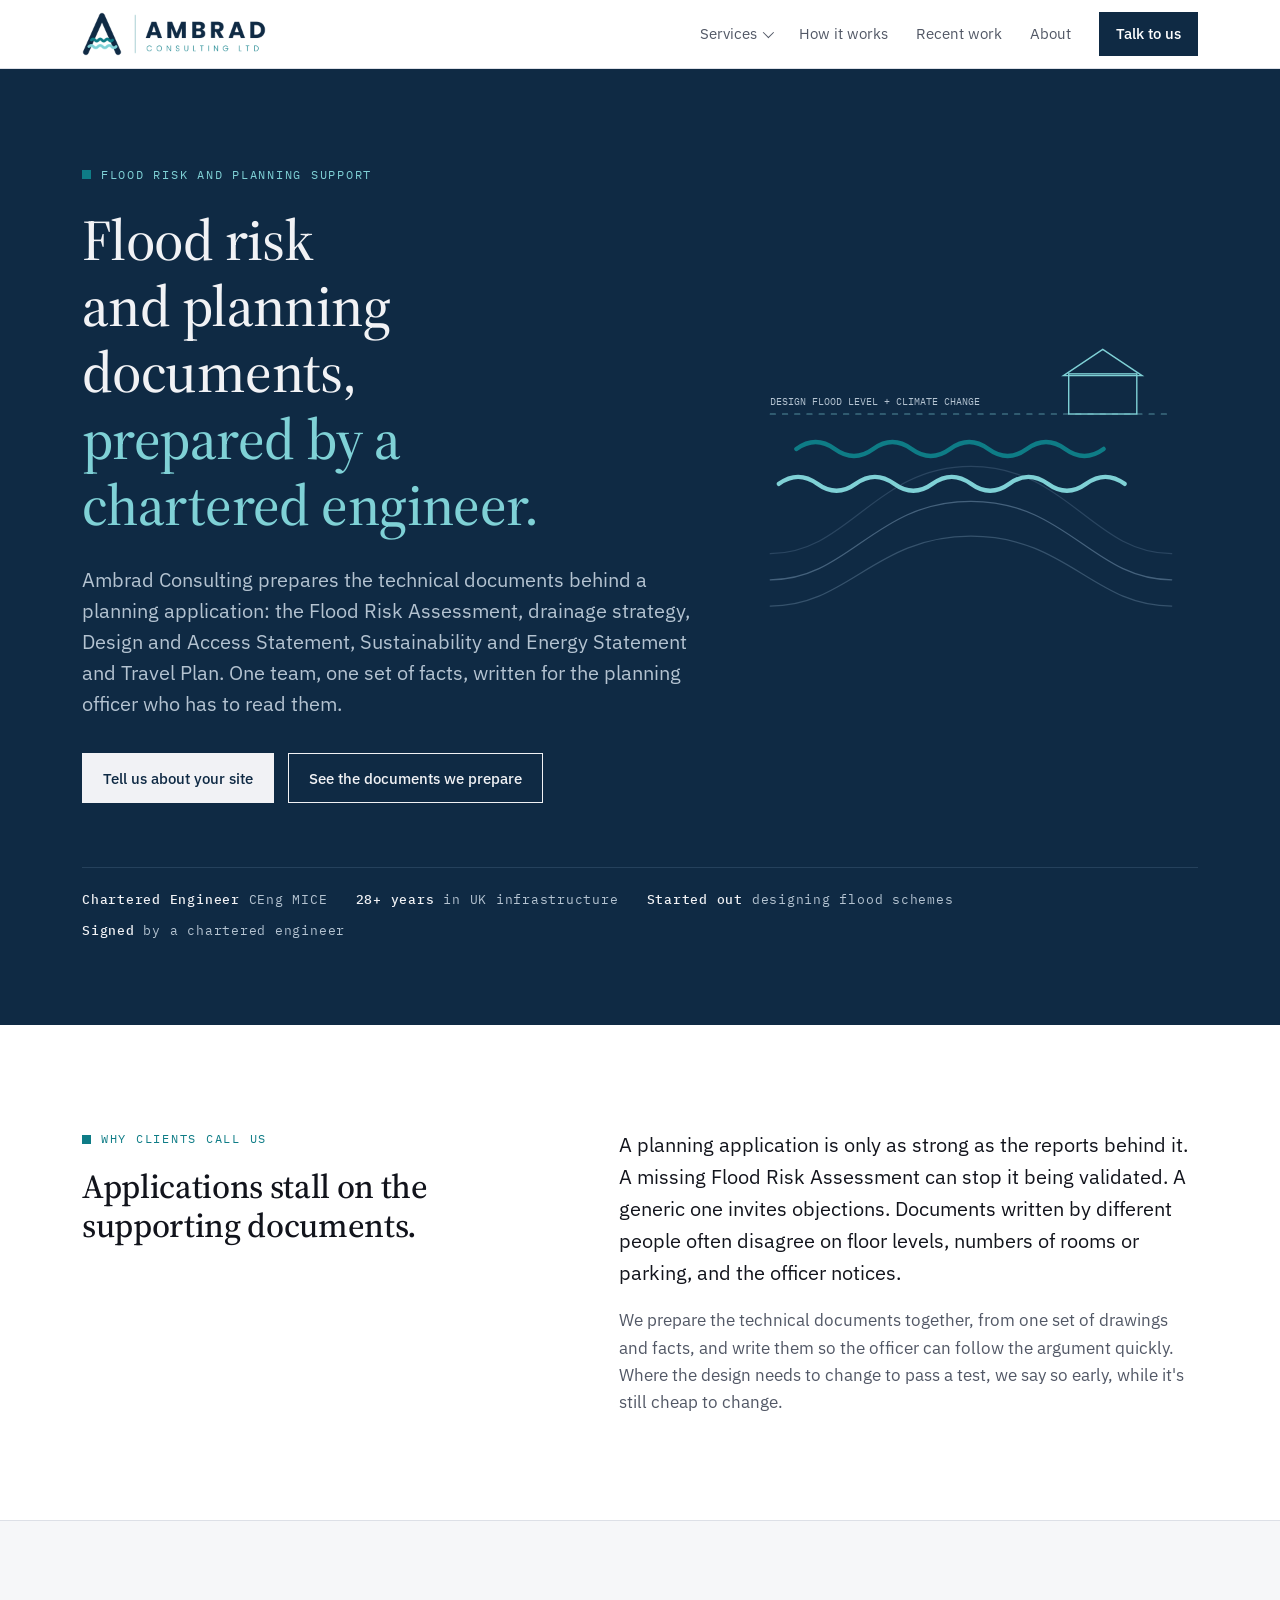
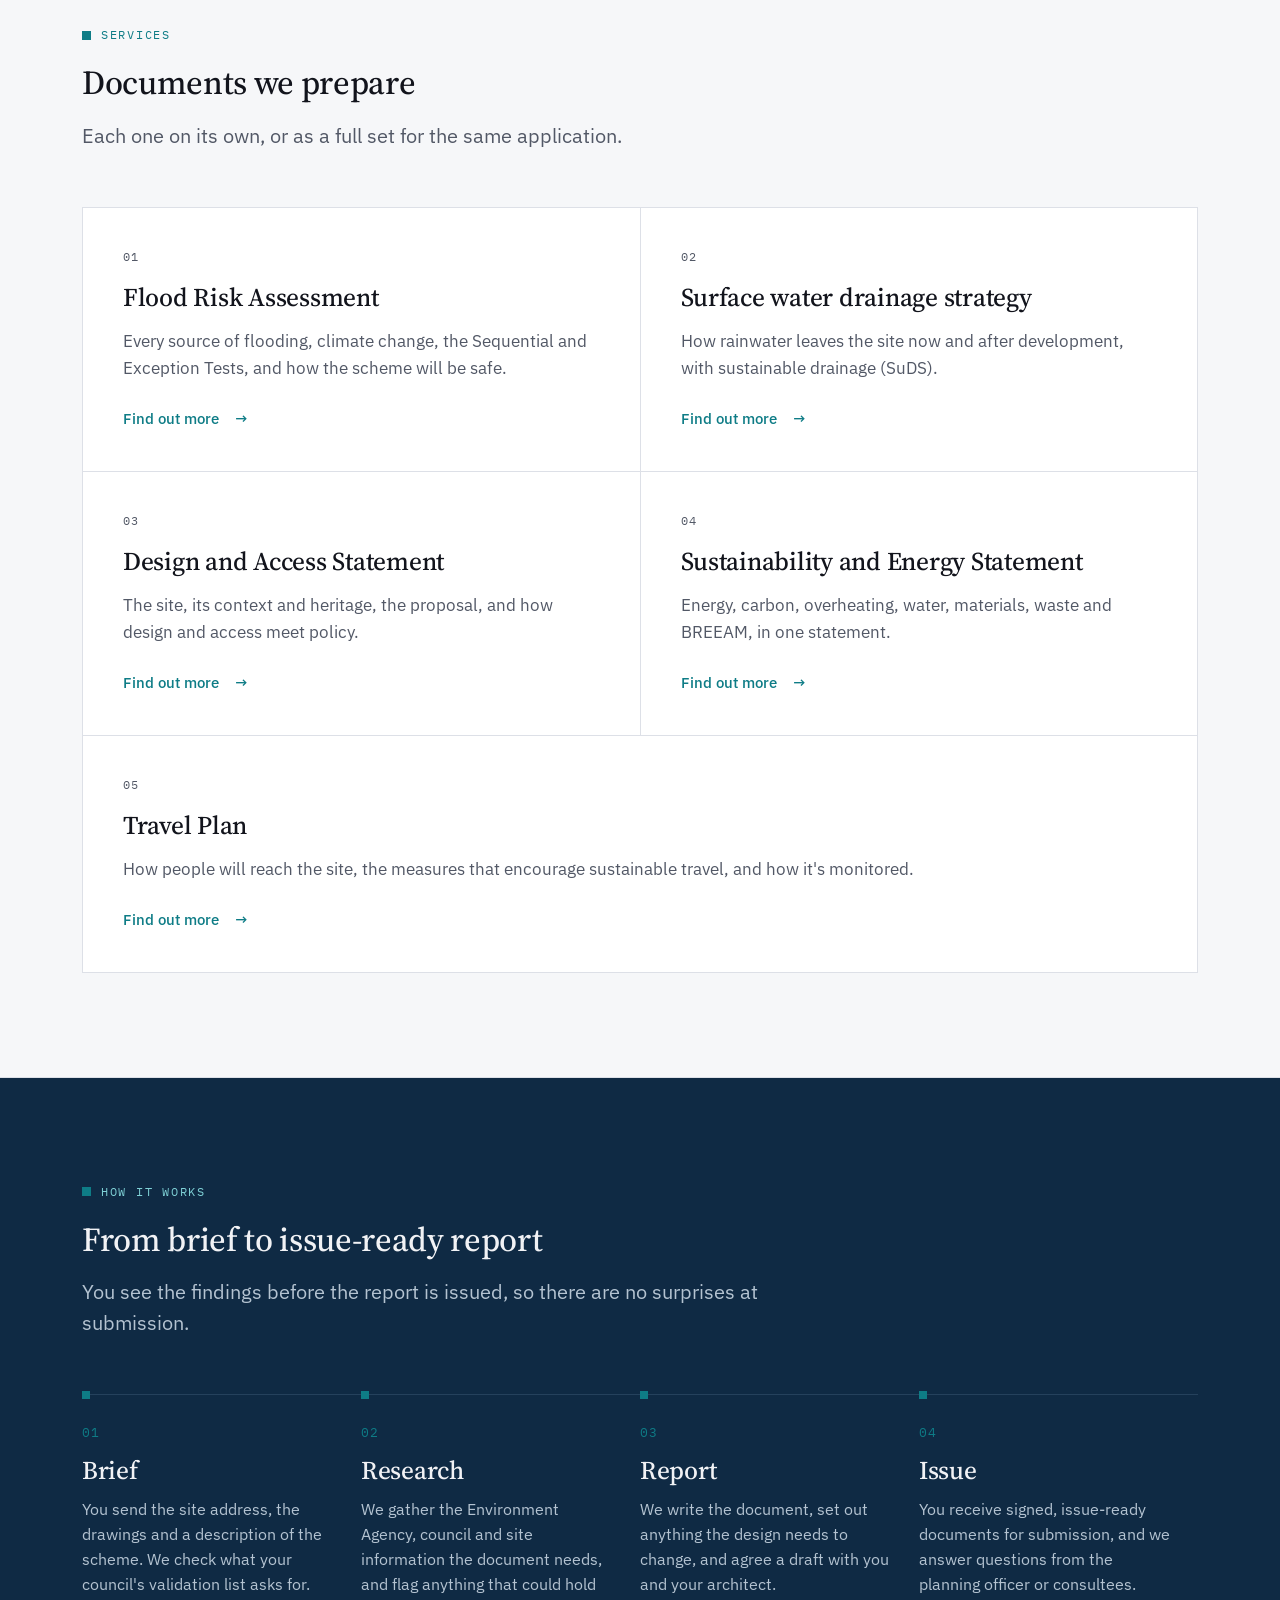
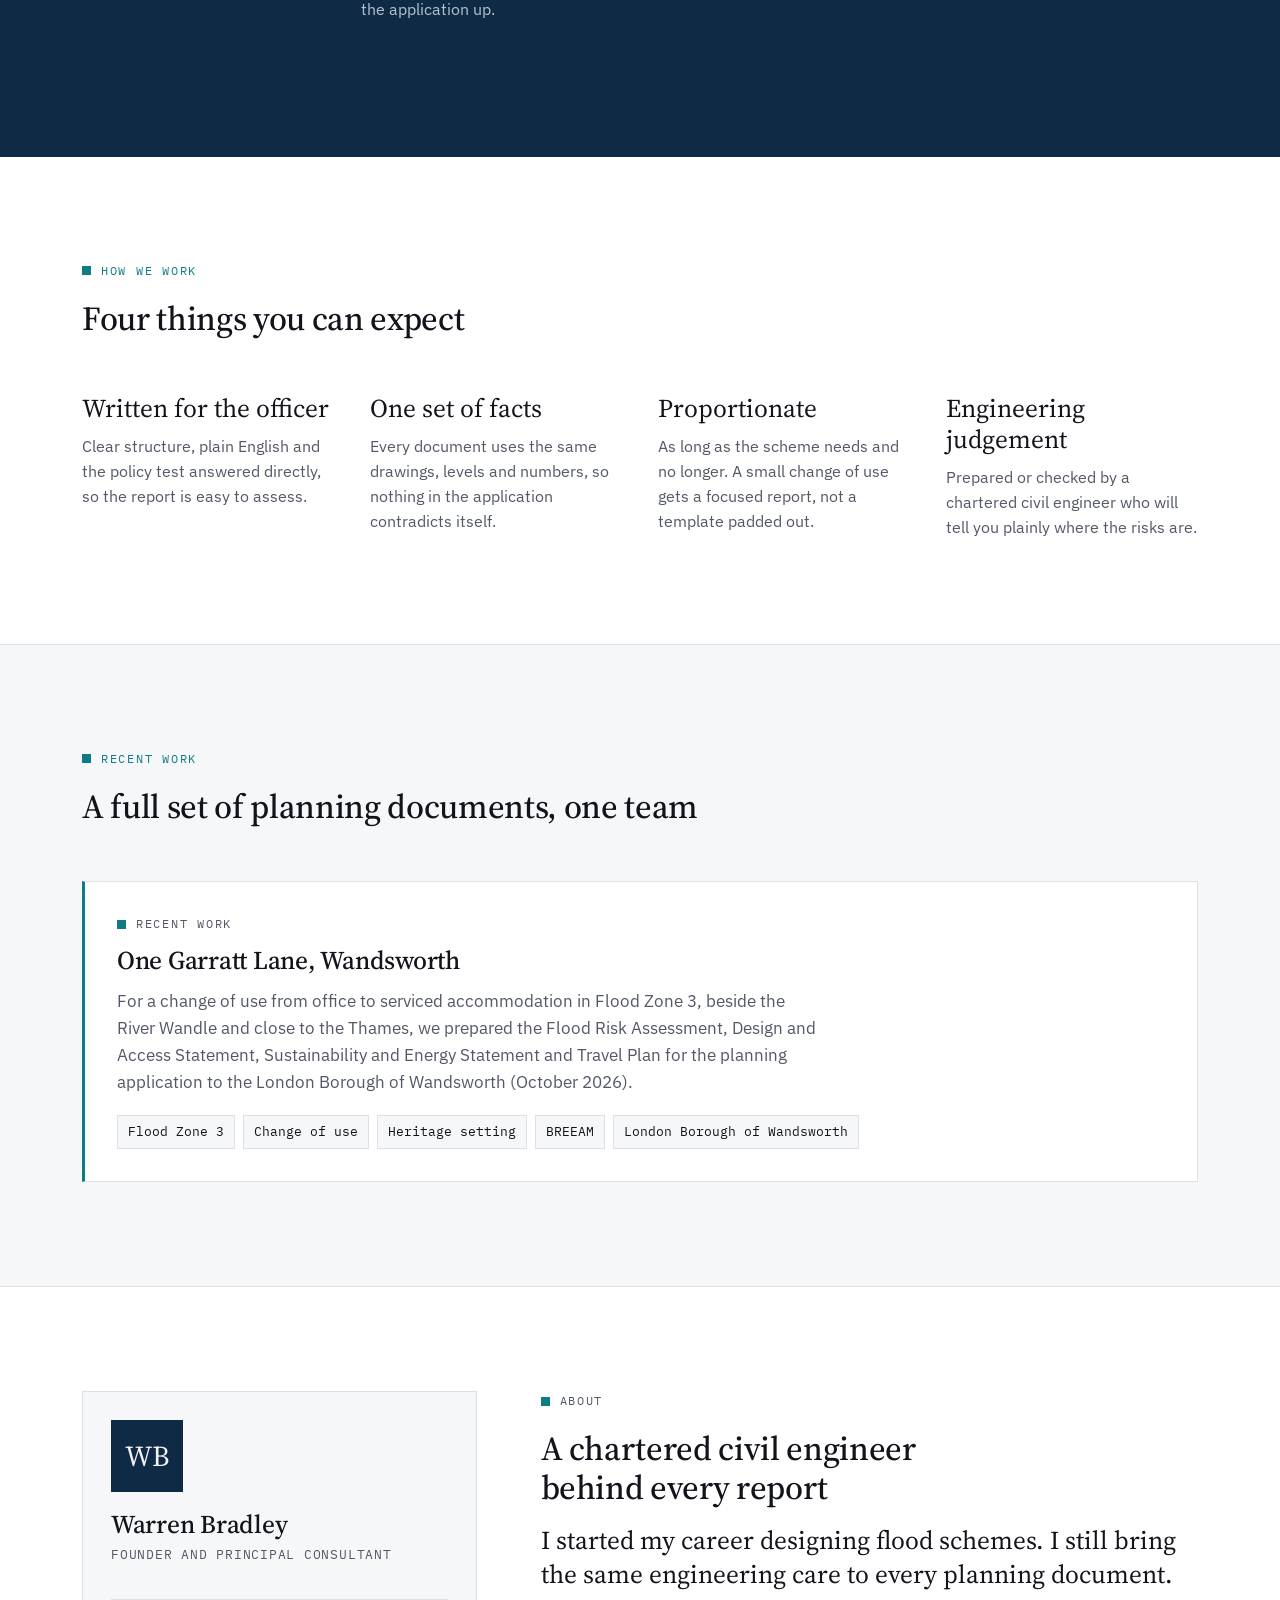
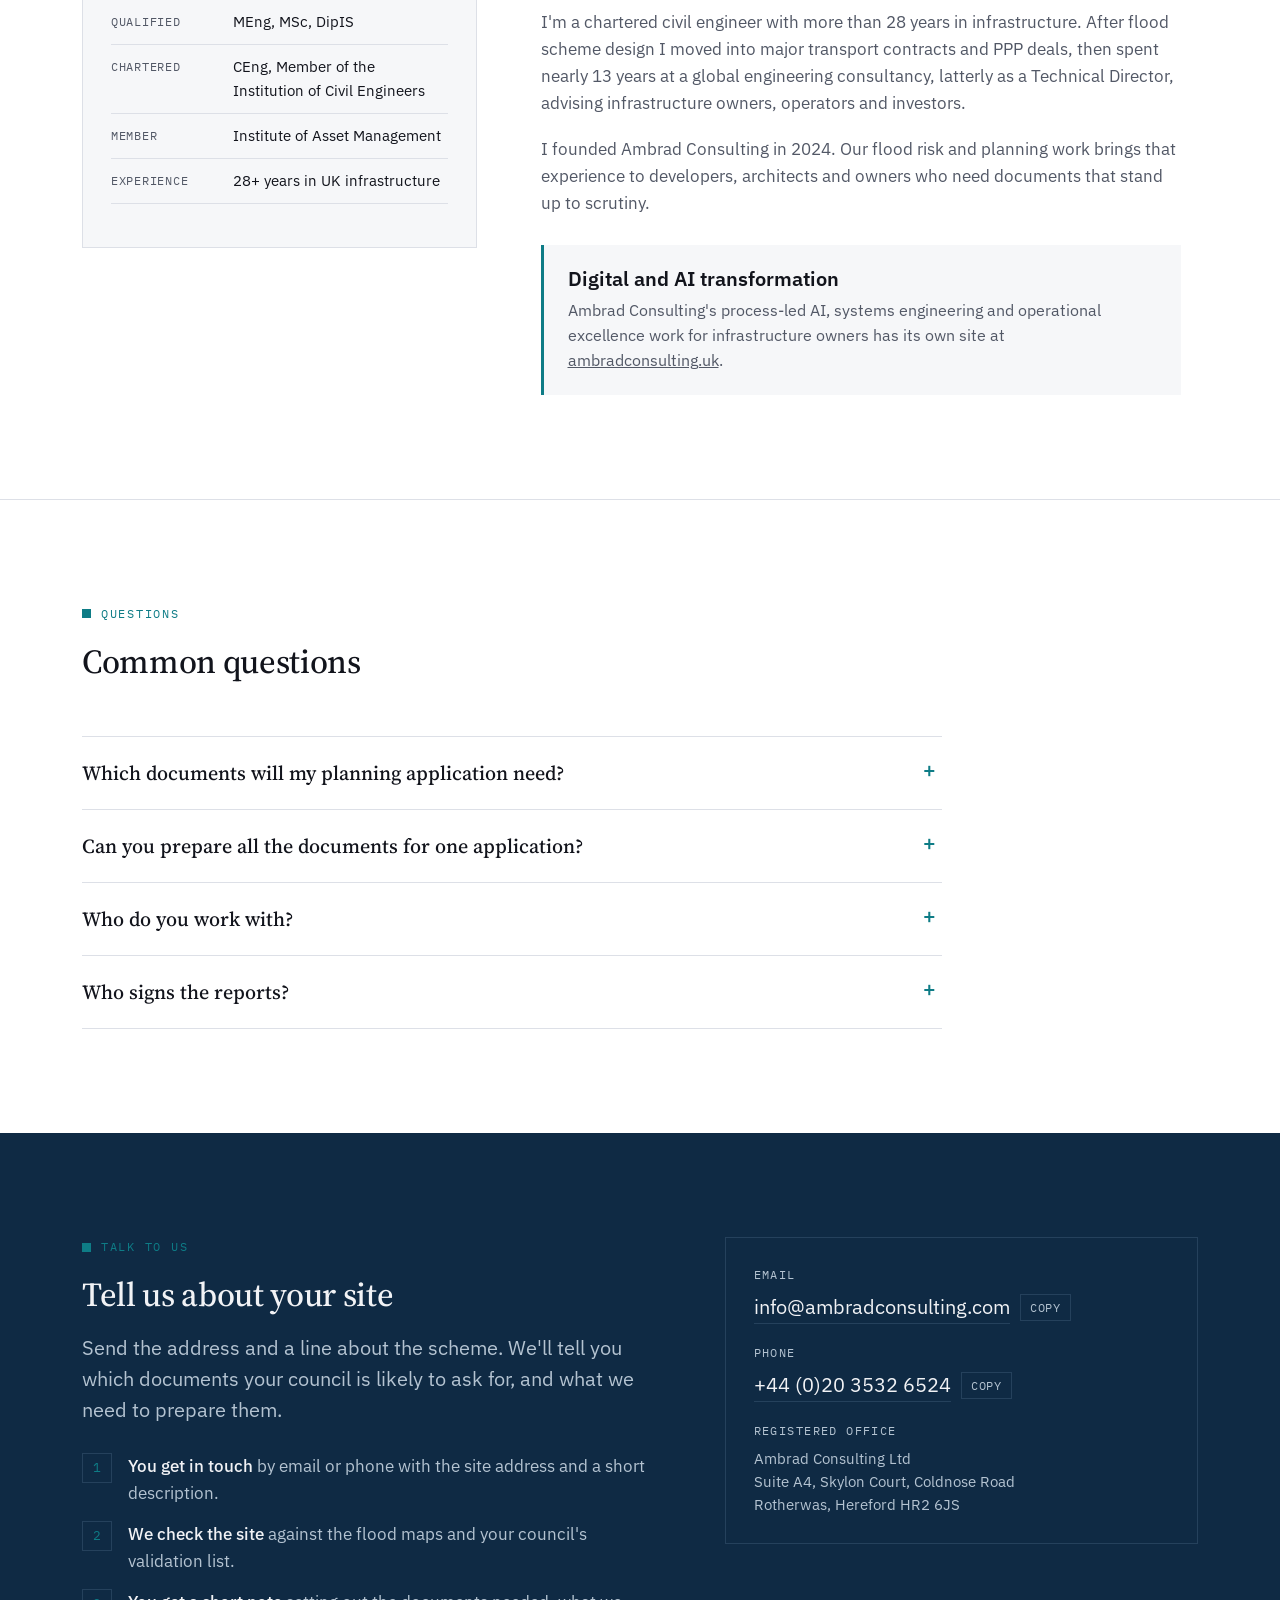
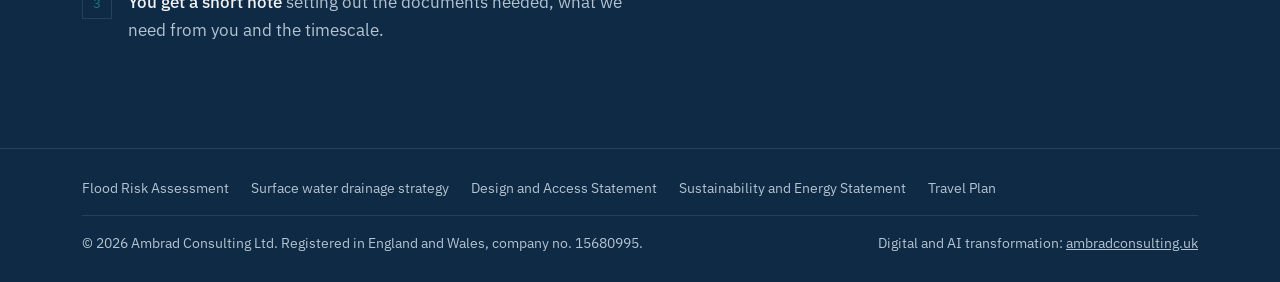
==== commit bf53e920: "Turn ambradconsulting.com into the engineering and planning site New home page and five document pag" ====
--- a/index.html
+++ b/index.html
@@ -3,330 +3,34 @@
 <head>
 <meta charset="utf-8">
 <meta name="viewport" content="width=device-width, initial-scale=1, viewport-fit=cover">
+<title>Flood Risk Assessments and Planning Documents | Ambrad Consulting</title>
+<meta name="description" content="Ambrad Consulting prepares Flood Risk Assessments, drainage strategies, Design and Access Statements, Sustainability and Energy Statements and Travel Plans for planning applications in England.">
 <link rel="canonical" href="https://www.ambradconsulting.com/">
 <meta property="og:type" content="website">
-<meta property="og:title" content="Ambrad Consulting">
-<meta property="og:description" content="The problem rarely sits in the parts. It sits in the connections between them. Systems engineering, operational excellence, practical AI and asset management for infrastructure owners and operators.">
+<meta property="og:site_name" content="Ambrad Consulting">
+<meta property="og:title" content="Flood Risk Assessments and Planning Documents | Ambrad Consulting">
+<meta property="og:description" content="Ambrad Consulting prepares Flood Risk Assessments, drainage strategies, Design and Access Statements, Sustainability and Energy Statements and Travel Plans for planning applications in England.">
 <meta property="og:url" content="https://www.ambradconsulting.com/">
-<meta name="theme-color" content="#12141C">
-<link rel="apple-touch-icon" href="[data-uri]">
-<link rel="icon" type="image/png" href="[data-uri]">
-<script type="application/ld+json">{"@context": "https://schema.org", "@type": "ProfessionalService", "name": "Ambrad Consulting", "legalName": "Ambrad Consulting Ltd", "url": "https://www.ambradconsulting.com/", "email": "info@ambradconsulting.com", "telephone": "+44 20 3532 6524", "address": {"@type": "PostalAddress", "streetAddress": "Suite A4, Skylon Court, Coldnose Road, Rotherwas", "addressLocality": "Hereford", "postalCode": "HR2 6JS", "addressCountry": "GB"}, "founder": {"@type": "Person", "name": "Warren Bradley", "jobTitle": "Founder and Principal Consultant"}, "areaServed": "GB", "description": "Infrastructure and operations consultancy: systems engineering, operational excellence, practical AI, asset management, and flood risk and planning support.", "@id": "https://www.ambradconsulting.com/#org", "hasOfferCatalog": {"@type": "OfferCatalog", "name": "Services", "itemListElement": [{"@type": "Offer", "itemOffered": {"@type": "Service", "name": "Systems engineering for asset owners", "url": "https://www.ambradconsulting.com/systems-engineering.html"}}, {"@type": "Offer", "itemOffered": {"@type": "Service", "name": "Operational excellence", "url": "https://www.ambradconsulting.com/operational-excellence.html"}}, {"@type": "Offer", "itemOffered": {"@type": "Service", "name": "Practical AI", "url": "https://www.ambradconsulting.com/ai-consultancy.html"}}, {"@type": "Offer", "itemOffered": {"@type": "Service", "name": "Asset management and contracts", "url": "https://www.ambradconsulting.com/asset-management.html"}}, {"@type": "Offer", "itemOffered": {"@type": "Service", "name": "Flood risk and planning support", "url": "https://www.ambradconsulting.com/flood-risk-assessment.html"}}]}}</script>
-<style>:root{padding-top:env(safe-area-inset-top,0px);padding-bottom:env(safe-area-inset-bottom,0px)}body{margin:0}img{max-width:100%}[hidden]{display:none!important}</style>
-<title>Ambrad Consulting</title>
-<meta name="claude:viewport-fit-sides" content="cover">
-<meta name="description" content="Ambrad Consulting helps infrastructure owners, operators and their supply chains see the whole picture: systems engineering, operational excellence, practical AI and asset management, led by a Chartered Engineer.">
+<meta property="og:image" content="https://www.ambradconsulting.com/assets/ambrad-consulting-report-logo.png">
+<meta property="og:locale" content="en_GB">
+<meta name="theme-color" content="#0F2A44">
+<link rel="icon" type="image/png" href="assets/favicon.png">
+<link rel="apple-touch-icon" href="assets/favicon.png">
 <link rel="preconnect" href="https://fonts.googleapis.com">
 <link rel="preconnect" href="https://fonts.gstatic.com" crossorigin>
 <link rel="stylesheet" href="https://fonts.googleapis.com/css2?family=IBM+Plex+Mono:wght@400;500&family=IBM+Plex+Sans:ital,wght@0,400;0,500;0,600;1,400&family=Source+Serif+4:opsz,wght@8..60,400;8..60,500;8..60,600;8..60,700&display=swap">
-<style>
-/* Layout: left-aligned consultancy grid. Light reading surfaces, ink bands for the thesis and the method, coral only on the connections. */
-:root{
-  --ink:#12141C;        /* brand ink, from the Ambrad graphic design work */
-  --graphite:#2A2E3A;
-  --steel:#5C6272;
-  --mist:#F1F2F5;
-  --line:#DDE0E7;
-  --coral:#FF5A36;      /* brand accent: used for connections only */
-  --coral-text:#C2401F; /* coral dark enough for small text on light */
-  --bg:#FFFFFF;
-  --surface:#F6F7F9;
-  --fg:#12141C;
-  --muted:#525866;
-  --band:#12141C;       /* dark bands stay dark in both themes */
-  --band-fg:#F1F2F5;
-  --band-muted:#A9AEBB;
-  --band-line:#2F3340;
-  --font-display:"Source Serif 4", "Iowan Old Style", Georgia, "Times New Roman", serif;
-  --font-body:"IBM Plex Sans", "Segoe UI", Roboto, Helvetica, Arial, sans-serif;
-  --font-mono:"IBM Plex Mono", ui-monospace, "SFMono-Regular", Menlo, Consolas, monospace;
-  --step--1:0.875rem; --step-0:1.0625rem; --step-1:1.25rem; --step-2:1.6rem; --step-3:2.1rem; --step-4:clamp(2.3rem, 5vw, 3.6rem);
-  --wrap:1180px;
-}
-@media (prefers-color-scheme: dark){
-  :root:not([data-theme="light"]){
-    --bg:#15171E; --surface:#1C1F28; --fg:#EEF0F4; --muted:#A9AEBB; --line:#2F3340;
-    --coral-text:#FF7A5C; --mist:#1C1F28;
-    --band:#0D0F14; --band-fg:#EEF0F4; --band-muted:#A9AEBB; --band-line:#2A2E3A;
-    color-scheme:dark;
-  }
-}
-:root[data-theme="dark"]{
-  --bg:#15171E; --surface:#1C1F28; --fg:#EEF0F4; --muted:#A9AEBB; --line:#2F3340;
-  --coral-text:#FF7A5C; --mist:#1C1F28;
-  --band:#0D0F14; --band-fg:#EEF0F4; --band-muted:#A9AEBB; --band-line:#2A2E3A;
-  color-scheme:dark;
-}
-*{box-sizing:border-box}
-html{scroll-behavior:smooth;scroll-padding-top:84px}
-@media (prefers-reduced-motion: reduce){html{scroll-behavior:auto}}
-body{background:var(--bg);color:var(--fg);font-family:var(--font-body);font-size:var(--step-0);line-height:1.6;-webkit-font-smoothing:antialiased}
-body::before{content:"";position:fixed;inset:0 0 auto;height:env(safe-area-inset-top,0px);z-index:30;background:var(--bg)}
-a{color:inherit}
-a:focus-visible,button:focus-visible,summary:focus-visible{outline:2px solid var(--coral);outline-offset:3px;border-radius:2px}
-h1,h2,h3{font-family:var(--font-display);font-weight:500;line-height:1.15;text-wrap:balance;margin:0;letter-spacing:-0.01em}
-p{margin:0}
-.wrap{max-width:var(--wrap);margin:0 auto;padding-left:max(16px, env(safe-area-inset-left,0px));padding-right:max(16px, env(safe-area-inset-right,0px))}
-@media (min-width:720px){.wrap{padding-left:max(32px, env(safe-area-inset-left,0px));padding-right:max(32px, env(safe-area-inset-right,0px))}}
-.eyebrow{font-family:var(--font-mono);font-size:0.78rem;letter-spacing:0.14em;text-transform:uppercase;color:var(--coral-text);display:flex;align-items:center;gap:10px}
-.eyebrow::before{content:"";width:9px;height:9px;background:var(--coral);flex:none}
-.band .eyebrow{color:var(--coral)}
-.lede{font-size:var(--step-1);color:var(--muted);max-width:62ch;line-height:1.55}
-section{padding-block:clamp(56px, 9vw, 104px)}
-.section-head{display:grid;gap:18px;max-width:780px;margin-bottom:clamp(32px,5vw,56px)}
-.section-head h2{font-size:var(--step-3)}
-
-/* Header */
-.site-header{position:sticky;top:env(safe-area-inset-top,0px);z-index:20;background:var(--bg);border-bottom:1px solid var(--line)}
-.site-header .wrap{display:flex;align-items:center;justify-content:space-between;gap:20px;min-height:68px}
-.brand{display:flex;align-items:center;gap:12px;text-decoration:none}
-.brand svg,.brand-mark{flex:none}
-.brand-mark{width:40px;height:40px;display:block}
-.brand-name{display:block;font-family:var(--font-display);font-weight:700;letter-spacing:0;font-size:1.22rem;line-height:1.15;color:var(--fg)}
-.brand-sub{display:block;font-family:var(--font-body);font-size:0.86rem;letter-spacing:0;color:var(--muted);font-weight:400;line-height:1.3}
-.brand-mark{width:44px;height:44px}
-@media (max-width:380px){.brand-name{font-size:1.05rem}.brand-sub{font-size:0.78rem}.brand-mark{width:38px;height:38px}}
-.nav{display:flex;align-items:center;gap:28px}
-.nav a{text-decoration:none;font-size:0.94rem;color:var(--muted)}
-.nav a:hover{color:var(--fg)}
-.btn{display:inline-flex;align-items:center;gap:10px;padding:12px 20px;font-family:var(--font-body);font-weight:500;font-size:0.95rem;text-decoration:none;border:1px solid var(--fg);background:var(--fg);color:var(--bg);cursor:pointer;transition:background .2s,color .2s}
-.btn:hover{background:transparent;color:var(--fg)}
-.btn.ghost{background:transparent;color:var(--fg)}
-.btn.ghost:hover{background:var(--fg);color:var(--bg)}
-.band .btn{border-color:var(--band-fg);background:var(--band-fg);color:var(--band)}
-.band .btn:hover{background:transparent;color:var(--band-fg)}
-.band .btn.ghost{background:transparent;color:var(--band-fg)}
-.band .btn.ghost:hover{background:var(--band-fg);color:var(--band)}
-.nav .btn{color:var(--bg);padding:9px 16px}
-.nav .btn:hover{color:var(--fg)}
-.menu{display:none;position:relative}
-.menu summary{list-style:none;cursor:pointer;font-size:0.94rem;padding:8px 12px;border:1px solid var(--line)}
-.menu summary::-webkit-details-marker{display:none}
-.menu-panel{position:absolute;right:0;top:calc(100% + 8px);background:var(--bg);border:1px solid var(--line);display:grid;min-width:200px;padding:8px}
-.menu-panel a{padding:10px 12px;text-decoration:none}
-@media (max-width:900px){.nav{display:none}.menu{display:block}}
-
-/* Hero */
-.hero{background:var(--band);color:var(--band-fg);padding-block:clamp(56px,8vw,96px) clamp(48px,7vw,84px);overflow:hidden}
-.hero-grid{display:grid;grid-template-columns:minmax(0,1.15fr) minmax(0,0.85fr);gap:48px;align-items:center}
-.hero h1{font-size:var(--step-4);margin-top:22px;max-width:17ch}
-.hero h1 span{color:var(--coral)}
-.hero .lede{color:var(--band-muted);margin-top:26px}
-.hero-actions{display:flex;flex-wrap:wrap;gap:14px;margin-top:34px}
-.hero-net{width:100%;max-width:520px;justify-self:end}
-.hero-net svg{width:100%;height:auto;display:block}
-.hero-meta{display:flex;flex-wrap:wrap;gap:10px 28px;margin-top:clamp(40px,6vw,64px);padding-top:22px;border-top:1px solid var(--band-line);font-family:var(--font-mono);font-size:0.8rem;letter-spacing:0.06em;color:var(--band-muted)}
-.hero-meta b{color:var(--band-fg);font-weight:500}
-@media (max-width:860px){.hero-grid{grid-template-columns:1fr}.hero-net{justify-self:start;max-width:420px}}
-.net-line{stroke:#5C6272;stroke-width:1.4;opacity:.6}
-.net-hot{stroke:#FF5A36;stroke-width:3;stroke-dasharray:240;stroke-dashoffset:0}
-@media (prefers-reduced-motion: no-preference){
-  .net-hot{animation:trace 2.6s ease-out both}
-  .net-ring{animation:pulse 3.2s ease-in-out 1.2s infinite}
-}
-@keyframes trace{from{stroke-dashoffset:240}to{stroke-dashoffset:0}}
-@keyframes pulse{0%,100%{opacity:.18}50%{opacity:.5}}
-
-/* Intro statement */
-.intro{display:grid;grid-template-columns:minmax(0,0.9fr) minmax(0,1.1fr);gap:clamp(28px,5vw,72px);align-items:start}
-.intro h2{font-size:var(--step-3)}
-.intro-body{display:grid;gap:18px;color:var(--muted);max-width:62ch}
-.intro-body p:first-child{color:var(--fg);font-size:var(--step-1)}
-@media (max-width:820px){.intro{grid-template-columns:1fr}}
-
-/* Services */
-.services{background:var(--surface);border-block:1px solid var(--line)}
-.svc-grid{display:grid;grid-template-columns:repeat(2,minmax(0,1fr));gap:0;border-top:1px solid var(--line);border-left:1px solid var(--line)}
-.svc{padding:clamp(26px,3.5vw,40px);border-right:1px solid var(--line);border-bottom:1px solid var(--line);background:var(--bg);display:grid;gap:16px;align-content:start;min-width:0}
-.svc-tag{font-family:var(--font-mono);font-size:0.74rem;letter-spacing:0.12em;text-transform:uppercase;color:var(--muted)}
-.svc h3{font-size:var(--step-2)}
-.svc .promise{font-family:var(--font-display);font-style:italic;font-size:var(--step-1);color:var(--coral-text);line-height:1.4}
-.svc ul{margin:4px 0 0;padding:0;list-style:none;display:grid;gap:10px}
-.svc li{position:relative;padding-left:22px;color:var(--muted);font-size:0.98rem}
-.svc li::before{content:"";position:absolute;left:0;top:0.72em;width:10px;height:1.5px;background:var(--coral)}
-.svc li b{color:var(--fg);font-weight:600}
-.svc .note{font-size:0.9rem;color:var(--muted);border-top:1px solid var(--line);padding-top:14px;margin-top:4px}
-@media (max-width:820px){.svc-grid{grid-template-columns:1fr}}
-
-/* Method */
-.method{background:var(--band);color:var(--band-fg)}
-.method .section-head h2{color:var(--band-fg)}
-.method .lede{color:var(--band-muted)}
-.stages{display:grid;grid-template-columns:repeat(4,minmax(0,1fr));gap:0;counter-reset:stage}
-.stage{padding:28px 26px 30px 0;border-top:1px solid var(--band-line);position:relative;display:grid;gap:12px;align-content:start;min-width:0}
-.stage::before{counter-increment:stage;content:"0" counter(stage);font-family:var(--font-mono);font-size:0.8rem;color:var(--coral);letter-spacing:0.1em}
-.stage::after{content:"";position:absolute;top:-4px;left:0;width:8px;height:8px;background:var(--coral)}
-.stage h3{font-size:var(--step-2);color:var(--band-fg)}
-.stage p{color:var(--band-muted);font-size:0.98rem}
-@media (max-width:900px){.stages{grid-template-columns:repeat(2,minmax(0,1fr))}}
-@media (max-width:520px){.stages{grid-template-columns:1fr}}
-.sort{margin-top:clamp(48px,7vw,80px);display:grid;grid-template-columns:minmax(0,0.8fr) minmax(0,1.2fr);gap:clamp(28px,5vw,64px);align-items:start}
-.sort h3{font-size:var(--step-2);color:var(--band-fg)}
-.sort > div > p{color:var(--band-muted);margin-top:14px;max-width:46ch}
-.sort-table{display:grid;gap:0;border-top:1px solid var(--band-line)}
-.sort-row{display:grid;grid-template-columns:150px minmax(0,1fr);gap:20px;padding:18px 0;border-bottom:1px solid var(--band-line)}
-.sort-row dt{font-family:var(--font-mono);font-size:0.8rem;letter-spacing:0.08em;text-transform:uppercase;color:var(--band-fg);padding-top:3px}
-.sort-row dd{margin:0;color:var(--band-muted);font-size:0.98rem}
-.sort-row dd b{color:var(--band-fg);font-weight:500}
-@media (max-width:820px){.sort{grid-template-columns:1fr}}
-@media (max-width:480px){.sort-row{grid-template-columns:1fr;gap:6px}}
-
-/* Principles */
-.principles{display:grid;grid-template-columns:repeat(4,minmax(0,1fr));gap:clamp(20px,3vw,36px)}
-.principle{display:grid;gap:10px;align-content:start;min-width:0}
-.principle h3{font-size:var(--step-1);font-weight:600}
-.principle p{color:var(--muted);font-size:0.98rem}
-.principle .q{font-family:var(--font-display);font-size:var(--step-2);line-height:1.2;color:var(--fg)}
-@media (max-width:900px){.principles{grid-template-columns:repeat(2,minmax(0,1fr))}}
-@media (max-width:520px){.principles{grid-template-columns:1fr}}
-
-/* Sectors and standards */
-.sectors{border-top:1px solid var(--line)}
-.sector-grid{display:grid;grid-template-columns:minmax(0,0.9fr) minmax(0,1.1fr);gap:clamp(28px,5vw,72px)}
-.sector-list{list-style:none;margin:0;padding:0;border-top:1px solid var(--line)}
-.sector-list li{display:grid;grid-template-columns:minmax(0,1fr) auto;gap:16px;padding:16px 0;border-bottom:1px solid var(--line);align-items:baseline}
-.sector-list b{font-weight:600;font-size:var(--step-1);font-family:var(--font-display)}
-.sector-list span{color:var(--muted);font-size:0.92rem;text-align:right}
-.standards{margin-top:28px;display:flex;flex-wrap:wrap;gap:8px}
-.standards span{font-family:var(--font-mono);font-size:0.8rem;padding:6px 10px;border:1px solid var(--line);color:var(--fg);background:var(--surface)}
-@media (max-width:820px){.sector-grid{grid-template-columns:1fr}.sector-list li{grid-template-columns:1fr}.sector-list span{text-align:left}}
-
-/* Insights */
-.insights{background:var(--surface);border-block:1px solid var(--line)}
-.ins-grid{display:grid;grid-template-columns:repeat(3,minmax(0,1fr));gap:clamp(20px,3vw,32px)}
-.ins{background:var(--bg);border:1px solid var(--line);padding:28px;display:grid;gap:14px;align-content:start;min-width:0}
-.ins .figure{font-family:var(--font-display);font-size:2.6rem;line-height:1;color:var(--coral-text);font-variant-numeric:tabular-nums}
-.ins h3{font-size:var(--step-1);font-weight:600;font-family:var(--font-body);letter-spacing:0}
-.ins p{color:var(--muted);font-size:0.97rem}
-.ins .src{font-family:var(--font-mono);font-size:0.74rem;color:var(--muted);border-top:1px solid var(--line);padding-top:12px;letter-spacing:0.02em}
-@media (max-width:900px){.ins-grid{grid-template-columns:1fr}}
-
-/* About */
-.about-grid{display:grid;grid-template-columns:minmax(0,0.75fr) minmax(0,1.25fr);gap:clamp(28px,5vw,72px);align-items:start}
-.card-id{border:1px solid var(--line);padding:28px;display:grid;gap:18px;background:var(--surface)}
-.monogram{width:72px;height:72px;background:var(--band);color:var(--band-fg);display:grid;place-items:center;font-family:var(--font-display);font-size:1.8rem}
-.card-id h3{font-size:var(--step-2)}
-.post{font-family:var(--font-mono);font-size:0.8rem;letter-spacing:0.06em;color:var(--muted)}
-.creds{display:grid;gap:0;border-top:1px solid var(--line);font-size:0.94rem}
-.creds div{display:grid;grid-template-columns:110px minmax(0,1fr);gap:12px;padding:10px 0;border-bottom:1px solid var(--line)}
-.creds dt{color:var(--muted);font-family:var(--font-mono);font-size:0.76rem;letter-spacing:0.06em;text-transform:uppercase;padding-top:2px}
-.creds dd{margin:0}
-.about-body{display:grid;gap:18px;max-width:64ch}
-.about-body p{color:var(--muted)}
-.about-body p.big{font-family:var(--font-display);font-size:var(--step-2);line-height:1.3;color:var(--fg)}
-.partner{margin-top:10px;padding:22px 24px;border-left:3px solid var(--coral);background:var(--surface)}
-.partner h3{font-size:var(--step-1);font-family:var(--font-body);font-weight:600;letter-spacing:0}
-.partner p{margin-top:8px;color:var(--muted);font-size:0.97rem}
-@media (max-width:820px){.about-grid{grid-template-columns:1fr}}
-
-/* Contact */
-.contact{background:var(--band);color:var(--band-fg)}
-.contact-grid{display:grid;grid-template-columns:minmax(0,1.1fr) minmax(0,0.9fr);gap:clamp(28px,5vw,72px);align-items:start}
-.contact h2{font-size:var(--step-3);color:var(--band-fg)}
-.contact .lede{color:var(--band-muted);margin-top:18px}
-.steps{list-style:none;margin:28px 0 0;padding:0;display:grid;gap:14px;counter-reset:s}
-.steps li{display:grid;grid-template-columns:34px minmax(0,1fr);gap:12px;color:var(--band-muted)}
-.steps li::before{counter-increment:s;content:counter(s);font-family:var(--font-mono);font-size:0.8rem;color:var(--coral);border:1px solid var(--band-line);width:28px;height:28px;display:grid;place-items:center}
-.steps b{color:var(--band-fg);font-weight:500}
-.contact-card{border:1px solid var(--band-line);padding:28px;display:grid;gap:20px}
-.c-row{display:grid;gap:6px}
-.c-row .lbl{font-family:var(--font-mono);font-size:0.74rem;letter-spacing:0.12em;text-transform:uppercase;color:var(--band-muted)}
-.c-val{display:flex;flex-wrap:wrap;align-items:center;gap:10px;font-size:var(--step-1);color:var(--band-fg)}
-.c-val a{text-decoration:none;border-bottom:1px solid var(--band-line)}
-.c-val a:hover{border-color:var(--coral)}
-.copy{font-family:var(--font-mono);font-size:0.72rem;letter-spacing:0.08em;text-transform:uppercase;background:transparent;color:var(--band-muted);border:1px solid var(--band-line);padding:5px 9px;cursor:pointer}
-.copy:hover{color:var(--band-fg);border-color:var(--band-fg)}
-.addr{font-size:0.95rem;color:var(--band-muted);line-height:1.5}
-@media (max-width:820px){.contact-grid{grid-template-columns:1fr}}
-
-/* Footer */
-.site-footer{background:var(--band);color:var(--band-muted);border-top:1px solid var(--band-line);padding-block:28px;font-size:0.86rem}
-.site-footer .wrap{display:flex;flex-wrap:wrap;justify-content:space-between;gap:12px 28px}
-.site-footer a{color:var(--band-muted)}
-/* ---- Added Nov 2026: service pages ---- */
-.dd{position:relative}
-.dd summary{list-style:none;cursor:pointer;font-size:0.94rem;color:var(--muted);display:flex;align-items:center;gap:6px}
-.dd summary::-webkit-details-marker{display:none}
-.dd summary::after{content:"";width:7px;height:7px;border-right:1.5px solid currentColor;border-bottom:1.5px solid currentColor;transform:rotate(45deg) translateY(-2px)}
-.dd[open] summary,.dd summary:hover{color:var(--fg)}
-.dd-panel{position:absolute;left:-14px;top:calc(100% + 14px);background:var(--bg);border:1px solid var(--line);display:grid;min-width:270px;padding:8px;box-shadow:0 12px 30px rgba(18,20,28,.12)}
-.dd-panel a{padding:10px 12px;color:var(--fg)!important}
-.dd-panel a:hover{background:var(--surface)}
-.dd-panel a[aria-current]{color:var(--coral-text)!important}
-.menu-panel .menu-label{font-family:var(--font-mono);font-size:0.72rem;letter-spacing:0.12em;text-transform:uppercase;color:var(--muted);padding:10px 12px 4px}
-.menu-panel .sub{padding-left:24px}
-.menu-panel{max-height:calc(100vh - 100px);overflow:auto}
-.svc .more{margin-top:auto;font-weight:500;font-size:0.95rem;color:var(--coral-text);text-decoration:none;display:inline-flex;gap:8px;align-items:center}
-.svc .more:hover{text-decoration:underline}
-.also{margin-top:clamp(20px,3vw,28px);display:grid;grid-template-columns:auto minmax(0,1fr) auto;gap:16px 28px;align-items:center;padding:22px clamp(20px,3vw,32px);border:1px solid var(--line);border-left:3px solid #0E7C86;background:var(--bg)}
-.also .tag{font-family:var(--font-mono);font-size:0.74rem;letter-spacing:0.12em;text-transform:uppercase;color:var(--muted)}
-.also p{color:var(--muted)}
-.also b{color:var(--fg);font-weight:600}
-@media (max-width:820px){.also{grid-template-columns:1fr}}
-.foot-nav{display:flex;flex-wrap:wrap;gap:8px 22px;width:100%;padding-bottom:16px;margin-bottom:4px;border-bottom:1px solid var(--band-line)}
-.foot-nav a{text-decoration:none}
-.foot-nav a:hover{color:var(--band-fg)}
-.crumbs{font-family:var(--font-mono);font-size:0.76rem;letter-spacing:0.06em;color:var(--band-muted);display:flex;flex-wrap:wrap;gap:8px}
-.crumbs a{text-decoration:none;color:var(--band-muted)}
-.crumbs a:hover{color:var(--band-fg)}
-.page-hero h1{font-size:clamp(2.1rem,4.6vw,3.3rem);max-width:22ch;margin-top:18px}
-.page-hero .eyebrow{margin-top:26px}
-.offer-grid{display:grid;grid-template-columns:repeat(2,minmax(0,1fr));border-top:1px solid var(--line);border-left:1px solid var(--line)}
-.offer{padding:clamp(24px,3vw,34px);border-right:1px solid var(--line);border-bottom:1px solid var(--line);background:var(--bg);display:grid;gap:12px;align-content:start;min-width:0}
-.offer .num{font-family:var(--font-mono);font-size:0.8rem;color:var(--coral-text);letter-spacing:0.1em}
-.offer h3{font-size:var(--step-2)}
-.offer p{color:var(--muted)}
-.offer-grid.odd .offer:last-child{grid-column:1/-1}
-@media (max-width:820px){.offer-grid{grid-template-columns:1fr}}
-.callout{margin-top:clamp(28px,4vw,40px);display:grid;grid-template-columns:auto minmax(0,1fr);gap:20px 32px;align-items:center;padding:clamp(22px,3vw,32px);border:1px solid var(--line);background:var(--bg)}
-.callout .figure{font-family:var(--font-display);font-size:clamp(2.2rem,4vw,3rem);line-height:1;color:var(--coral-text)}
-.callout p{color:var(--muted)}
-.callout .src{font-family:var(--font-mono);font-size:0.74rem;margin-top:8px}
-@media (max-width:620px){.callout{grid-template-columns:1fr}}
-.case{margin-top:clamp(28px,4vw,40px);padding:clamp(22px,3vw,32px);border-left:3px solid var(--coral);background:var(--bg);border-top:1px solid var(--line);border-right:1px solid var(--line);border-bottom:1px solid var(--line);display:grid;gap:12px}
-.case h3{font-size:var(--step-2)}
-.case p{color:var(--muted);max-width:70ch}
-.case .standards{margin-top:6px}
-.faq{display:grid;border-top:1px solid var(--line);max-width:860px}
-.faq details{border-bottom:1px solid var(--line)}
-.faq summary{list-style:none;cursor:pointer;padding:20px 40px 20px 0;position:relative;font-family:var(--font-display);font-size:var(--step-1);font-weight:500}
-.faq summary::-webkit-details-marker{display:none}
-.faq summary::after{content:"+";position:absolute;right:6px;top:16px;font-family:var(--font-mono);font-size:1.3rem;color:var(--coral-text)}
-.faq details[open] summary::after{content:"\2212"}
-.faq details p{padding:0 0 22px;color:var(--muted);max-width:72ch}
-.related{display:grid;grid-template-columns:repeat(auto-fit,minmax(220px,1fr));gap:clamp(16px,2vw,24px)}
-.rel{display:grid;gap:10px;align-content:start;padding:24px;border:1px solid var(--line);background:var(--bg);text-decoration:none;transition:border-color .2s}
-.rel:hover{border-color:var(--coral)}
-.rel .svc-tag{color:var(--coral-text)}
-.rel h3{font-size:var(--step-1);font-weight:600}
-.rel p{color:var(--muted);font-size:0.95rem}
-.sort-wrap{margin-top:clamp(36px,5vw,56px)}
-
-/* Water theme: flood risk and planning page, matches the Ambrad Consulting report logo */
-body.water{--coral:#0E7C86;--coral-text:#0E7C86;--band:#0F2A44;--band-line:#25415C;--band-muted:#B4C3D1}
-@media (prefers-color-scheme: dark){:root:not([data-theme="light"]) body.water{--coral-text:#7FD1D6;--band:#0B1F33}}
-:root[data-theme="dark"] body.water{--coral-text:#7FD1D6;--band:#0B1F33}
-body.water .band .eyebrow{color:#7FD1D6}
-body.water .net-hot{stroke:#7FD1D6}
-.brand-report{display:block;height:44px;width:auto}
-@media (max-width:420px){.brand-report{height:36px}}
-@media (prefers-color-scheme: dark){:root:not([data-theme="light"]) .brand-report{background:#fff;padding:4px 8px;border-radius:3px;box-sizing:content-box}}
-:root[data-theme="dark"] .brand-report{background:#fff;padding:4px 8px;border-radius:3px;box-sizing:content-box}
-body.water .also, body.water .rel:hover{border-color:var(--line)}
-</style>
-
+<link rel="stylesheet" href="assets/site.css">
+<script type="application/ld+json">{"@context": "https://schema.org", "@graph": [{"@type": "ProfessionalService", "@id": "https://www.ambradconsulting.com/#org", "name": "Ambrad Consulting", "legalName": "Ambrad Consulting Ltd", "url": "https://www.ambradconsulting.com/", "logo": "https://www.ambradconsulting.com/assets/ambrad-consulting-report-logo.png", "email": "info@ambradconsulting.com", "telephone": "+44 20 3532 6524", "address": {"@type": "PostalAddress", "streetAddress": "Suite A4, Skylon Court, Coldnose Road, Rotherwas", "addressLocality": "Hereford", "postalCode": "HR2 6JS", "addressCountry": "GB"}, "founder": {"@type": "Person", "name": "Warren Bradley", "jobTitle": "Founder and Principal Consultant"}, "areaServed": {"@type": "Country", "name": "England"}, "sameAs": ["https://www.ambradconsulting.uk/"], "description": "Ambrad Consulting prepares Flood Risk Assessments, drainage strategies, Design and Access Statements, Sustainability and Energy Statements and Travel Plans for planning applications in England.", "hasOfferCatalog": {"@type": "OfferCatalog", "name": "Planning support documents", "itemListElement": [{"@type": "Offer", "itemOffered": {"@type": "Service", "name": "Flood Risk Assessment", "url": "https://www.ambradconsulting.com/flood-risk-assessment.html"}}, {"@type": "Offer", "itemOffered": {"@type": "Service", "name": "Surface water drainage strategy", "url": "https://www.ambradconsulting.com/drainage-strategy.html"}}, {"@type": "Offer", "itemOffered": {"@type": "Service", "name": "Design and Access Statement", "url": "https://www.ambradconsulting.com/design-and-access-statement.html"}}, {"@type": "Offer", "itemOffered": {"@type": "Service", "name": "Sustainability and Energy Statement", "url": "https://www.ambradconsulting.com/sustainability-energy-statement.html"}}, {"@type": "Offer", "itemOffered": {"@type": "Service", "name": "Travel Plan", "url": "https://www.ambradconsulting.com/travel-plan.html"}}]}}, {"@type": "WebSite", "url": "https://www.ambradconsulting.com/", "name": "Ambrad Consulting", "inLanguage": "en-GB", "publisher": {"@id": "https://www.ambradconsulting.com/#org"}}]}</script>
+<style>.odd-grid .svc:last-child{grid-column:1/-1}.svc .more{margin-top:8px}.vh{position:absolute;width:1px;height:1px;overflow:hidden;clip:rect(0 0 0 0);white-space:nowrap}</style>
 </head>
-<body>
+<body class="water">
 <header class="site-header">
   <div class="wrap">
-    <a class="brand" href="#top" aria-label="Ambrad Consulting, back to top">
-      <img class="brand-mark" src="[data-uri]" width="40" height="40" alt="">
-      <span><span class="brand-name">Ambrad Consulting</span><span class="brand-sub">Process-led AI transformation</span></span>
-    </a>
+    <a class="brand" href="#top" aria-label="Ambrad Consulting Ltd, home"><img class="brand-report" src="assets/ambrad-consulting-report-logo.png" width="184" height="44" alt="Ambrad Consulting Ltd"></a>
     <nav class="nav" aria-label="Main">
-      <details class="dd"><summary>Services</summary><div class="dd-panel"><a href="systems-engineering.html">Systems engineering</a><a href="operational-excellence.html">Operational excellence</a><a href="ai-consultancy.html">Practical AI</a><a href="asset-management.html">Asset management and contracts</a><a href="flood-risk-assessment.html">Flood risk and planning</a></div></details>
-      <a href="#approach">Approach</a>
-      <a href="#insights">Insights</a>
+      <details class="dd"><summary>Services</summary><div class="dd-panel"><a href="flood-risk-assessment.html">Flood Risk Assessments</a><a href="drainage-strategy.html">Drainage strategies (SuDS)</a><a href="design-and-access-statement.html">Design and Access Statements</a><a href="sustainability-energy-statement.html">Sustainability and Energy Statements</a><a href="travel-plan.html">Travel Plans</a></div></details>
+      <a href="#how">How it works</a>
+      <a href="#work">Recent work</a>
       <a href="#about">About</a>
       <a class="btn" href="#contact">Talk to us</a>
     </nav>
@@ -334,9 +38,9 @@
       <summary>Menu</summary>
       <div class="menu-panel">
         <span class="menu-label">Services</span>
-        <a class="sub" href="systems-engineering.html">Systems engineering</a><a class="sub" href="operational-excellence.html">Operational excellence</a><a class="sub" href="ai-consultancy.html">Practical AI</a><a class="sub" href="asset-management.html">Asset management and contracts</a><a class="sub" href="flood-risk-assessment.html">Flood risk and planning</a>
-        <a href="#approach">Approach</a>
-        <a href="#insights">Insights</a>
+        <a class="sub" href="flood-risk-assessment.html">Flood Risk Assessments</a><a class="sub" href="drainage-strategy.html">Drainage strategies (SuDS)</a><a class="sub" href="design-and-access-statement.html">Design and Access Statements</a><a class="sub" href="sustainability-energy-statement.html">Sustainability and Energy Statements</a><a class="sub" href="travel-plan.html">Travel Plans</a>
+        <a href="#how">How it works</a>
+        <a href="#work">Recent work</a>
         <a href="#about">About</a>
         <a href="#contact">Talk to us</a>
       </div>
@@ -349,52 +53,32 @@
     <div class="wrap">
       <div class="hero-grid">
         <div>
-          <p class="eyebrow">Infrastructure and operations consultancy</p>
-          <h1 id="hero-title">The problem rarely sits in the parts. <span>It sits in the connections between them.</span></h1>
-          <p class="lede">Ambrad Consulting helps infrastructure owners, operators and their supply chains see the whole picture: where time, cost and risk leak out between teams, systems and suppliers, and what to do about it. We bring systems engineering, operational excellence and practical AI to the job, and we measure every change in hours and cost.</p>
+          <p class="eyebrow">Flood risk and planning support</p>
+          <h1 id="hero-title">Flood risk and planning documents, <span>prepared by a chartered engineer.</span></h1>
+          <p class="lede">Ambrad Consulting prepares the technical documents behind a planning application: the Flood Risk Assessment, drainage strategy, Design and Access Statement, Sustainability and Energy Statement and Travel Plan. One team, one set of facts, written for the planning officer who has to read them.</p>
           <div class="hero-actions">
-            <a class="btn" href="#contact">Book a 30-minute conversation</a>
-            <a class="btn ghost" href="#services">See our services</a>
+            <a class="btn" href="#contact">Tell us about your site</a>
+            <a class="btn ghost" href="#services">See the documents we prepare</a>
           </div>
         </div>
-        <div class="hero-net" aria-hidden="true">
-          <svg viewBox="0 0 520 380" role="img">
-            <g fill="none">
-              <line class="net-line" x1="40" y1="60" x2="170" y2="120"/>
-              <line class="net-line" x1="170" y1="120" x2="300" y2="50"/>
-              <line class="net-line" x1="300" y1="50" x2="420" y2="140"/>
-              <line class="net-line" x1="40" y1="60" x2="80" y2="220"/>
-              <line class="net-line" x1="80" y1="220" x2="240" y2="250"/>
-              <line class="net-line" x1="240" y1="250" x2="380" y2="330"/>
-              <line class="net-line" x1="420" y1="140" x2="480" y2="290"/>
-              <line class="net-line" x1="380" y1="330" x2="480" y2="290"/>
-              <line class="net-line" x1="80" y1="220" x2="130" y2="340"/>
-              <line class="net-line" x1="130" y1="340" x2="240" y2="250"/>
-              <line class="net-line" x1="300" y1="50" x2="490" y2="40"/>
-              <line class="net-hot" x1="170" y1="120" x2="240" y2="250"/>
-              <line class="net-hot" x1="240" y1="250" x2="420" y2="140"/>
-              <line class="net-hot" x1="420" y1="140" x2="490" y2="40"/>
+        <div class="hero-net">
+          <svg viewBox="0 0 520 380" role="img" aria-hidden="true">
+            <g fill="none" stroke-linecap="round">
+              <path d="M30 300 C 120 300, 150 210, 260 210 S 400 300, 490 300" stroke="#5C7A94" stroke-width="1.4" opacity=".7"/>
+              <path d="M30 330 C 120 330, 150 250, 260 250 S 400 330, 490 330" stroke="#5C7A94" stroke-width="1.4" opacity=".5"/>
+              <path d="M30 270 C 120 270, 150 170, 260 170 S 400 270, 490 270" stroke="#5C7A94" stroke-width="1.4" opacity=".35"/>
+              <path d="M60 150 q 22 -16 44 0 t 44 0 t 44 0 t 44 0 t 44 0 t 44 0 t 44 0 t 44 0" stroke="#0E7C86" stroke-width="5"/>
+              <path d="M40 190 q 22 -16 44 0 t 44 0 t 44 0 t 44 0 t 44 0 t 44 0 t 44 0 t 44 0 t 44 0" stroke="#7FD1D6" stroke-width="5"/>
+              <line x1="30" y1="110" x2="490" y2="110" stroke="#7FD1D6" stroke-width="1.2" stroke-dasharray="6 8" opacity=".6"/>
             </g>
-            <g fill="#2A2E3A" stroke="#A9AEBB" stroke-width="1.6">
-              <circle cx="40" cy="60" r="7"/><circle cx="300" cy="50" r="7"/><circle cx="80" cy="220" r="7"/>
-              <circle cx="130" cy="340" r="7"/><circle cx="380" cy="330" r="7"/><circle cx="480" cy="290" r="7"/>
+            <g font-family="IBM Plex Mono, monospace" font-size="12" fill="#B4C3D1">
+              <text x="30" y="100">DESIGN FLOOD LEVEL + CLIMATE CHANGE</text>
             </g>
-            <g fill="#FF5A36">
-              <circle cx="170" cy="120" r="9"/><circle cx="240" cy="250" r="9"/><circle cx="420" cy="140" r="11"/><circle cx="490" cy="40" r="8"/>
-            </g>
-            <g fill="none" stroke="#FF5A36">
-              <circle class="net-ring" cx="420" cy="140" r="28" stroke-width="2" opacity=".5"/>
-              <circle cx="420" cy="140" r="50" stroke-width="1.2" opacity=".2"/>
-            </g>
+            <g fill="#7FD1D6"><rect x="372" y="64" width="78" height="46" fill="none" stroke="#7FD1D6" stroke-width="1.6"/><polygon points="366,66 411,36 456,66" fill="none" stroke="#7FD1D6" stroke-width="1.6"/></g>
           </svg>
         </div>
       </div>
-      <div class="hero-meta">
-        <span><b>Chartered Engineer</b> CEng MICE</span>
-        <span><b>Member</b> Institute of Asset Management</span>
-        <span><b>28+ years</b> in UK infrastructure</span>
-        <span><b>Both sides</b> of the contract table</span>
-      </div>
+      <div class="hero-meta"><span><b>Chartered Engineer</b> CEng MICE</span><span><b>28+ years</b> in UK infrastructure</span><span><b>Started out</b> designing flood schemes</span><span><b>Signed</b> by a chartered engineer</span></div>
     </div>
   </section>
 
@@ -402,11 +86,11 @@
     <div class="wrap intro">
       <div>
         <p class="eyebrow">Why clients call us</p>
-        <h2 id="intro-title" style="margin-top:18px">Every department works. The joins between them often don't.</h2>
+        <h2 id="intro-title" style="margin-top:18px">Applications stall on the supporting documents.</h2>
       </div>
       <div class="intro-body">
-        <p>Large companies are usually run by many capable teams, systems and suppliers. Each one does its own job well. The trouble starts in the hand-offs that nobody owns: data copied from one system to another, a contract requirement that never reaches the maintenance plan, a report that takes a week because three teams hold a piece of it.</p>
-        <p>That's where the hours go, where the cost builds up and where the risk hides until a client, a regulator or a failure finds it first. We give you line of sight of those connections, so effort goes where it counts.</p>
+        <p>A planning application is only as strong as the reports behind it. A missing Flood Risk Assessment can stop it being validated. A generic one invites objections. Documents written by different people often disagree on floor levels, numbers of rooms or parking, and the officer notices.</p>
+        <p>We prepare the technical documents together, from one set of drawings and facts, and write them so the officer can follow the argument quickly. Where the design needs to change to pass a test, we say so early, while it's still cheap to change.</p>
       </div>
     </div>
   </section>
@@ -415,158 +99,77 @@
     <div class="wrap">
       <div class="section-head">
         <p class="eyebrow">Services</p>
-        <h2 id="services-title">Four practices, one way of looking at the problem</h2>
-        <p class="lede">Each practice can stand alone. Most clients start with one and find the others follow, because they all look at the same thing: how the whole system performs, not just its parts.</p>
-      </div>
-      <div class="svc-grid">
-        <article class="svc">
-          <p class="svc-tag">Systems approach</p>
-          <h3>Systems engineering for asset owners</h3>
-          <p class="promise">See how your network really works, from end to end.</p>
-          <ul>
-            <li><b>Asset information requirements.</b> We model what each asset must report, so handover data serves the people who run the network.</li>
-            <li><b>Model-based systems engineering readiness review.</b> A plain look at people, skills and who owns the model, before anyone buys a tool.</li>
-            <li><b>A first pilot on one asset system.</b> Small, measured and designed to prove the value before you scale.</li>
-            <li><b>A translator in the room.</b> We speak asset management (ISO 55001) and systems engineering (ISO/IEC/IEEE 15288) in the same meeting.</li>
-          </ul>
-          <a class="more" href="systems-engineering.html">More on systems engineering <span aria-hidden="true">&rarr;</span></a>
-        </article>
-        <article class="svc">
-          <p class="svc-tag">Operational excellence</p>
-          <h3>Operations and maintenance that keep improving</h3>
-          <p class="promise">Run the network well today, and better next year.</p>
-          <ul>
-            <li><b>Diagnose.</b> Find where time, cost and risk leak out of your operations and maintenance processes.</li>
-            <li><b>Process ownership.</b> Give every process an owner, so it stays a living document and not a binder on a shelf.</li>
-            <li><b>Measures the board can read.</b> A small set of performance measures that link daily work to outcomes.</li>
-            <li><b>Continuous improvement.</b> Lean and Six Sigma methods, sized for infrastructure, tied to ISO 55001 and ISO 9001.</li>
-          </ul>
-          <a class="more" href="operational-excellence.html">More on operational excellence <span aria-hidden="true">&rarr;</span></a>
-        </article>
-        <article class="svc">
-          <p class="svc-tag">Practical AI</p>
-          <h3>AI that takes the admin off your people</h3>
-          <p class="promise">Spend your team's time on the work that needs a person.</p>
-          <ul>
-            <li><b>The AI Plan.</b> Every regular task in a team, sorted three ways and priced in hours and cost a month.</li>
-            <li><b>Build and handover.</b> We set up the tools, update the process and train your team, or you run it yourself from the plan.</li>
-            <li><b>Governance first.</b> Your data stays in tools you approve. We check your AI and data policies before we build anything.</li>
-            <li><b>No promises we can't show.</b> Savings are measured, and the working is shown.</li>
-          </ul>
-          <p class="note">For organisations over £1bn turnover, we deliver this department by department with our partner Ownet, built from a full model of how each process runs.</p>
-          <a class="more" href="ai-consultancy.html">More on practical AI <span aria-hidden="true">&rarr;</span></a>
-        </article>
-        <article class="svc">
-          <p class="svc-tag">Asset management and contracts</p>
-          <h3>The Client's-Eye Review</h3>
-          <p class="promise">See what your client will find, in pounds, before they find it.</p>
-          <ul>
-            <li><b>Deductions exposure.</b> For highways operators and contractors: where performance deductions are likely, and what they'd cost.</li>
-            <li><b>Handback readiness.</b> For PFI and PPP contracts nearing expiry: the condition gap and its price, while there's still time to act.</li>
-            <li><b>Asset management maturity.</b> Joined-up data, systems and processes decide who finds the problem first.</li>
-            <li><b>Maintenance spend in the right places.</b> Hard numbers that help the board say yes to the right work, and stop the wrong work.</li>
-          </ul>
-          <a class="more" href="asset-management.html">More on the Client's-Eye Review <span aria-hidden="true">&rarr;</span></a>
-        </article>
-      </div>
-      <div class="also">
-        <p class="tag">Also</p>
-        <p><b>Flood Risk Assessments and planning support.</b> Flood Risk Assessments, drainage strategies, Design and Access Statements, Sustainability and Energy Statements and Travel Plans for planning applications.</p>
-        <a href="flood-risk-assessment.html" class="btn ghost">Flood risk and planning</a>
-      </div>
-    </div>
-  </section>
-
-  <section class="method band" id="approach" aria-labelledby="approach-title">
-    <div class="wrap">
-      <div class="section-head">
-        <p class="eyebrow">Approach</p>
-        <h2 id="approach-title">How an engagement runs</h2>
-        <p class="lede">The same four stages, whether the work is a single process, a department or a whole network. You see the evidence at each stage before you commit to the next.</p>
-      </div>
-      <div class="stages">
-        <div class="stage"><h3>Diagnose</h3><p>Map the work as it really happens, across teams, systems and suppliers. Find the joins where time, cost and risk leak out.</p></div>
-        <div class="stage"><h3>Design</h3><p>Agree the changes, the owner of each one and the measure that will show it worked. Price each change in hours and cost.</p></div>
-        <div class="stage"><h3>Improve</h3><p>Make the changes in a small, measured pilot first. Fix what the pilot shows, then roll out with the people who do the work.</p></div>
-        <div class="stage"><h3>Sustain</h3><p>Hand over the process models, measures and training so the improvement lasts after we've gone. You own everything we produce.</p></div>
-      </div>
-      <div class="sort">
-        <div>
-          <p class="eyebrow">The three-way sort</p>
-          <h3 style="margin-top:16px">Sort the work before you buy the tool</h3>
-          <p>Most AI projects start with a product. Ours start with the work. Every regular task goes into one of three boxes, and only then do we talk about tools.</p>
-        </div>
-        <dl class="sort-table">
-          <div class="sort-row"><dt>Keep it human</dt><dd><b>Judgement, relationships and accountability.</b> Some work should never be automated, and we'll say so plainly.</dd></div>
-          <div class="sort-row"><dt>AI drafts, a person checks</dt><dd><b>Reports, letters, first-pass analysis.</b> AI does the heavy lifting and a named person signs it off.</dd></div>
-          <div class="sort-row"><dt>AI handles it</dt><dd><b>Copying, matching, chasing and routine summaries.</b> Repetitive work moves somewhere cheaper and more reliable.</dd></div>
-        </dl>
-      </div>
+        <h2 id="services-title">Documents we prepare</h2>
+        <p class="lede">Each one on its own, or as a full set for the same application.</p>
+      </div>
+      <div class="svc-grid odd-grid">
+        <article class="svc">
+          <p class="svc-tag">01</p>
+          <h3>Flood Risk Assessment</h3>
+          <p style="color:var(--muted)">Every source of flooding, climate change, the Sequential and Exception Tests, and how the scheme will be safe.</p>
+          <a class="more" href="flood-risk-assessment.html">Find out more<span class="vh"> about the Flood Risk Assessment</span> <span aria-hidden="true">&rarr;</span></a>
+        </article>
+        <article class="svc">
+          <p class="svc-tag">02</p>
+          <h3>Surface water drainage strategy</h3>
+          <p style="color:var(--muted)">How rainwater leaves the site now and after development, with sustainable drainage (SuDS).</p>
+          <a class="more" href="drainage-strategy.html">Find out more<span class="vh"> about the Surface water drainage strategy</span> <span aria-hidden="true">&rarr;</span></a>
+        </article>
+        <article class="svc">
+          <p class="svc-tag">03</p>
+          <h3>Design and Access Statement</h3>
+          <p style="color:var(--muted)">The site, its context and heritage, the proposal, and how design and access meet policy.</p>
+          <a class="more" href="design-and-access-statement.html">Find out more<span class="vh"> about the Design and Access Statement</span> <span aria-hidden="true">&rarr;</span></a>
+        </article>
+        <article class="svc">
+          <p class="svc-tag">04</p>
+          <h3>Sustainability and Energy Statement</h3>
+          <p style="color:var(--muted)">Energy, carbon, overheating, water, materials, waste and BREEAM, in one statement.</p>
+          <a class="more" href="sustainability-energy-statement.html">Find out more<span class="vh"> about the Sustainability and Energy Statement</span> <span aria-hidden="true">&rarr;</span></a>
+        </article>
+        <article class="svc">
+          <p class="svc-tag">05</p>
+          <h3>Travel Plan</h3>
+          <p style="color:var(--muted)">How people will reach the site, the measures that encourage sustainable travel, and how it&#x27;s monitored.</p>
+          <a class="more" href="travel-plan.html">Find out more<span class="vh"> about the Travel Plan</span> <span aria-hidden="true">&rarr;</span></a>
+        </article>
+      </div>
+    </div>
+  </section>
+
+  <section class="method band" id="how" aria-labelledby="how-title">
+    <div class="wrap">
+      <div class="section-head">
+        <p class="eyebrow">How it works</p>
+        <h2 id="how-title">From brief to issue-ready report</h2>
+        <p class="lede">You see the findings before the report is issued, so there are no surprises at submission.</p>
+      </div>
+      <div class="stages"><div class="stage"><h3>Brief</h3><p>You send the site address, the drawings and a description of the scheme. We check what your council&#x27;s validation list asks for.</p></div><div class="stage"><h3>Research</h3><p>We gather the Environment Agency, council and site information the document needs, and flag anything that could hold the application up.</p></div><div class="stage"><h3>Report</h3><p>We write the document, set out anything the design needs to change, and agree a draft with you and your architect.</p></div><div class="stage"><h3>Issue</h3><p>You receive signed, issue-ready documents for submission, and we answer questions from the planning officer or consultees.</p></div></div>
     </div>
   </section>
 
   <section aria-labelledby="principles-title">
     <div class="wrap">
       <div class="section-head">
-        <p class="eyebrow">How we think</p>
-        <h2 id="principles-title">Four principles behind every piece of work</h2>
+        <p class="eyebrow">How we work</p>
+        <h2 id="principles-title">Four things you can expect</h2>
       </div>
       <div class="principles">
-        <div class="principle"><p class="q">The whole picture</p><p>We look at the whole system, not one part of it, so effort goes where it counts.</p></div>
-        <div class="principle"><p class="q">Line of sight</p><p>Clear sight of where the hours, cost and risk sit, before anyone else finds them.</p></div>
-        <div class="principle"><p class="q">Hours and cost</p><p>Every recommendation comes with its working: what it costs you now, what changes and what it saves.</p></div>
-        <div class="principle"><p class="q">Keep this one human</p><p>Sometimes the right answer is no AI at all. We'll tell you when, and why.</p></div>
-      </div>
-    </div>
-  </section>
-
-  <section class="sectors" aria-labelledby="sectors-title">
-    <div class="wrap sector-grid">
-      <div>
-        <p class="eyebrow">Who we work with</p>
-        <h2 id="sectors-title" style="margin-top:18px;font-size:var(--step-3)">Owners, operators and the supply chains that serve them</h2>
-        <p class="lede" style="margin-top:18px">Our clients are operations directors, heads of asset management and transformation leads who need a straight answer they can take to their board or regulator.</p>
-        <div class="standards" aria-label="Standards we work with">
-          <span>ISO 55001</span><span>ISO 9001</span><span>ISO 19650</span><span>ISO/IEC/IEEE 15288</span><span>SysML v2</span><span>Gemini Principles</span>
-        </div>
-      </div>
-      <ul class="sector-list">
-        <li><b>Highways and transport</b><span>Operators, DBFO and term contractors</span></li>
-        <li><b>Rail</b><span>Infrastructure owners and delivery partners</span></li>
-        <li><b>Aviation</b><span>Airport groups and major hubs</span></li>
-        <li><b>Water and energy</b><span>Network owners and operators</span></li>
-        <li><b>Nuclear and major programmes</b><span>Owners running complex systems</span></li>
-      </ul>
-    </div>
-  </section>
-
-  <section class="insights" id="insights" aria-labelledby="insights-title">
-    <div class="wrap">
-      <div class="section-head">
-        <p class="eyebrow">Insights</p>
-        <h2 id="insights-title">What our research is telling us</h2>
-        <p class="lede">From our current research programme on the systems approach, operational excellence and AI in infrastructure.</p>
-      </div>
-      <div class="ins-grid">
-        <article class="ins">
-          <p class="figure">73%</p>
-          <h3>Operations is the weak link in digital twins</h3>
-          <p>In a 2024 UK survey, 73% of operations respondents said digital twin benefits were delivered "not well" or "poorly", and fewer than 9% of infrastructure respondents found the handed-over twin suited to asset management. The gap sits between delivery and operations.</p>
-          <p class="src">Source: UK industry survey, 2024. Second-hand figure.</p>
-        </article>
-        <article class="ins">
-          <p class="figure">None</p>
-          <h3>Highways is the systems engineering gap</h3>
-          <p>Rail and fusion lead on model-based systems engineering. We found no road operator in the UK, Ireland, Australia or the US that has published this work, so the first credible highways pilot will stand out.</p>
-          <p class="src">Source: Ambrad research, November 2026.</p>
-        </article>
-        <article class="ins">
-          <p class="figure">3</p>
-          <h3>Three boxes beat one more pilot</h3>
-          <p>AI pilots often end as a deck and a demo nobody uses. Sorting every task into keep it human, AI with a check, or AI handles it, and pricing each one, gives the board a case it can approve.</p>
-          <p class="src">Source: Ambrad method.</p>
-        </article>
-      </div>
+        <div class="principle"><p class="q">Written for the officer</p><p>Clear structure, plain English and the policy test answered directly, so the report is easy to assess.</p></div>
+        <div class="principle"><p class="q">One set of facts</p><p>Every document uses the same drawings, levels and numbers, so nothing in the application contradicts itself.</p></div>
+        <div class="principle"><p class="q">Proportionate</p><p>As long as the scheme needs and no longer. A small change of use gets a focused report, not a template padded out.</p></div>
+        <div class="principle"><p class="q">Engineering judgement</p><p>Prepared or checked by a chartered civil engineer who will tell you plainly where the risks are.</p></div>
+      </div>
+    </div>
+  </section>
+
+  <section class="services" id="work" aria-labelledby="work-title">
+    <div class="wrap">
+      <div class="section-head">
+        <p class="eyebrow">Recent work</p>
+        <h2 id="work-title">A full set of planning documents, one team</h2>
+      </div>
+      <div class="case"><p class="eyebrow">Recent work</p><h3>One Garratt Lane, Wandsworth</h3><p>For a change of use from office to serviced accommodation in Flood Zone 3, beside the River Wandle and close to the Thames, we prepared the Flood Risk Assessment, Design and Access Statement, Sustainability and Energy Statement and Travel Plan for the planning application to the London Borough of Wandsworth (October 2026).</p><div class="standards"><span>Flood Zone 3</span><span>Change of use</span><span>Heritage setting</span><span>BREEAM</span><span>London Borough of Wandsworth</span></div></div>
     </div>
   </section>
 
@@ -582,20 +185,30 @@
           <div><dt>Qualified</dt><dd>MEng, MSc, DipIS</dd></div>
           <div><dt>Chartered</dt><dd>CEng, Member of the Institution of Civil Engineers</dd></div>
           <div><dt>Member</dt><dd>Institute of Asset Management</dd></div>
-          <div><dt>Experience</dt><dd>28+ years in infrastructure, 15+ on operational PFI</dd></div>
+          <div><dt>Experience</dt><dd>28+ years in UK infrastructure</dd></div>
         </dl>
       </aside>
       <div class="about-body">
         <p class="eyebrow">About</p>
-        <h2 id="about-title" style="font-size:var(--step-3)">An engineer briefing a director</h2>
-        <p class="big">I've sat on the other side of the table. That's why I can show you what your client will see before they see it.</p>
-        <p>I'm a chartered civil engineer with more than 28 years in infrastructure. I started out designing flood schemes, moved into major transport contracts and PPP deals, and then spent nearly 13 years at a global engineering consultancy, latterly as a Technical Director, advising infrastructure owners/operators and investors on asset management, digital, and contracts.</p>
-        <p>On operational PFI I worked for the private side first, then both, then the public side. That taught me how large organisations really run: the contracts, the hand-offs, the audits, and the people who have to make change stick. I founded Ambrad Consulting in 2024 to bring that experience to owners and operators directly, and I use AI every day to run my own business.</p>
+        <h2 id="about-title" style="font-size:var(--step-3)">A chartered civil engineer behind every report</h2>
+        <p class="big">I started my career designing flood schemes. I still bring the same engineering care to every planning document.</p>
+        <p>I'm a chartered civil engineer with more than 28 years in infrastructure. After flood scheme design I moved into major transport contracts and PPP deals, then spent nearly 13 years at a global engineering consultancy, latterly as a Technical Director, advising infrastructure owners, operators and investors.</p>
+        <p>I founded Ambrad Consulting in 2024. Our flood risk and planning work brings that experience to developers, architects and owners who need documents that stand up to scrutiny.</p>
         <div class="partner">
-          <h3>Working with Ownet</h3>
-          <p>For organisations over £1bn turnover, I work as an Owner (partner) in Ownet, pairing their process modelling and change methods with Ambrad's AI and asset management experience.</p>
-        </div>
-      </div>
+          <h3>Digital and AI transformation</h3>
+          <p>Ambrad Consulting's process-led AI, systems engineering and operational excellence work for infrastructure owners has its own site at <a href="https://www.ambradconsulting.uk/">ambradconsulting.uk</a>.</p>
+        </div>
+      </div>
+    </div>
+  </section>
+
+  <section class="sectors" aria-labelledby="faq-title">
+    <div class="wrap">
+      <div class="section-head">
+        <p class="eyebrow">Questions</p>
+        <h2 id="faq-title">Common questions</h2>
+      </div>
+      <div class="faq"><details><summary>Which documents will my planning application need?</summary><p>It depends on the site, the scheme and your council&#x27;s validation list. Send us the address and a short description, and we&#x27;ll tell you which documents are likely to be needed before you commit to anything.</p></details><details><summary>Can you prepare all the documents for one application?</summary><p>Yes. We prepare the Flood Risk Assessment, drainage strategy, Design and Access Statement, Sustainability and Energy Statement and Travel Plan, so the facts, drawings and commitments match across every document.</p></details><details><summary>Who do you work with?</summary><p>Developers, architects, planning consultants and owners, on schemes from single buildings and changes of use to larger developments, across England.</p></details><details><summary>Who signs the reports?</summary><p>Every report is prepared or checked by a chartered civil engineer (CEng MICE) with more than 28 years in UK infrastructure, who started out designing flood schemes.</p></details></div>
     </div>
   </section>
 
@@ -603,22 +216,22 @@
     <div class="wrap contact-grid">
       <div>
         <p class="eyebrow">Talk to us</p>
-        <h2 id="contact-title" style="margin-top:18px">Start with a 30-minute conversation</h2>
-        <p class="lede">No pitch deck. Bring one problem that keeps coming back, and we'll tell you honestly whether we can help.</p>
+        <h2 id="contact-title" style="margin-top:18px">Tell us about your site</h2>
+        <p class="lede">Send the address and a line about the scheme. We'll tell you which documents your council is likely to ask for, and what we need to prepare them.</p>
         <ol class="steps">
-          <li><span><b>You get in touch</b> by email or phone with a line about the problem.</span></li>
-          <li><span><b>We talk for 30 minutes</b> about your biggest time, cost or risk drains.</span></li>
-          <li><span><b>You get a short note</b> setting out whether a piece of work is worth it, and what it would involve.</span></li>
+          <li><span><b>You get in touch</b> by email or phone with the site address and a short description.</span></li>
+          <li><span><b>We check the site</b> against the flood maps and your council's validation list.</span></li>
+          <li><span><b>You get a short note</b> setting out the documents needed, what we need from you and the timescale.</span></li>
         </ol>
       </div>
       <div class="contact-card">
         <div class="c-row">
           <span class="lbl">Email</span>
-          <span class="c-val"><a href="mailto:info@ambradconsulting.com" id="c-email">info@ambradconsulting.com</a><button class="copy" type="button" data-copy="info@ambradconsulting.com">Copy</button></span>
+          <span class="c-val"><a href="mailto:info@ambradconsulting.com">info@ambradconsulting.com</a><button class="copy" type="button" data-copy="info@ambradconsulting.com">Copy</button></span>
         </div>
         <div class="c-row">
           <span class="lbl">Phone</span>
-          <span class="c-val"><a href="tel:+442035326524" id="c-phone">+44 (0)20 3532 6524</a><button class="copy" type="button" data-copy="+44 20 3532 6524">Copy</button></span>
+          <span class="c-val"><a href="tel:+442035326524">+44 (0)20 3532 6524</a><button class="copy" type="button" data-copy="+44 20 3532 6524">Copy</button></span>
         </div>
         <div class="c-row">
           <span class="lbl">Registered office</span>
@@ -631,9 +244,9 @@
 
 <footer class="site-footer">
   <div class="wrap">
-    <nav class="foot-nav" aria-label="Services"><a href="systems-engineering.html">Systems engineering for asset owners</a><a href="operational-excellence.html">Operational excellence</a><a href="ai-consultancy.html">Practical AI</a><a href="asset-management.html">Asset management and contracts</a><a href="flood-risk-assessment.html">Flood risk and planning support</a></nav>
+    <nav class="foot-nav" aria-label="Services"><a href="flood-risk-assessment.html">Flood Risk Assessment</a><a href="drainage-strategy.html">Surface water drainage strategy</a><a href="design-and-access-statement.html">Design and Access Statement</a><a href="sustainability-energy-statement.html">Sustainability and Energy Statement</a><a href="travel-plan.html">Travel Plan</a></nav>
     <span>© <span id="yr">2026</span> Ambrad Consulting Ltd. Registered in England and Wales, company no. 15680995.</span>
-    <span>Systems engineering · Operational excellence · Practical AI · Asset management · Flood risk and planning</span>
+    <span>Digital and AI transformation: <a href="https://www.ambradconsulting.uk/">ambradconsulting.uk</a></span>
   </div>
 </footer>
 
@@ -648,7 +261,6 @@
   });
   function sel(b){var a=b.previousElementSibling;if(!a)return;var r=document.createRange();r.selectNodeContents(a);var s=window.getSelection();s.removeAllRanges();s.addRange(r);b.textContent='Selected';}
   document.querySelectorAll('.menu-panel a').forEach(function(a){a.addEventListener('click',function(){var d=a.closest('details');if(d)d.open=false;});});
-
   document.querySelectorAll('.dd').forEach(function(d){
     document.addEventListener('click',function(e){ if(d.open && !d.contains(e.target)) d.open=false; });
     document.addEventListener('keydown',function(e){ if(e.key==='Escape' && d.open){ d.open=false; d.querySelector('summary').focus(); } });
--- a/assets/site.css
+++ b/assets/site.css
@@ -0,0 +1,297 @@
+:root{padding-top:env(safe-area-inset-top,0px);padding-bottom:env(safe-area-inset-bottom,0px)}body{margin:0}img{max-width:100%}[hidden]{display:none!important}
+/* Layout: left-aligned consultancy grid. Light reading surfaces, ink bands for the thesis and the method, coral only on the connections. */
+:root{
+  --ink:#12141C;        /* brand ink, from the Ambrad graphic design work */
+  --graphite:#2A2E3A;
+  --steel:#5C6272;
+  --mist:#F1F2F5;
+  --line:#DDE0E7;
+  --coral:#FF5A36;      /* brand accent: used for connections only */
+  --coral-text:#C2401F; /* coral dark enough for small text on light */
+  --bg:#FFFFFF;
+  --surface:#F6F7F9;
+  --fg:#12141C;
+  --muted:#525866;
+  --band:#12141C;       /* dark bands stay dark in both themes */
+  --band-fg:#F1F2F5;
+  --band-muted:#A9AEBB;
+  --band-line:#2F3340;
+  --font-display:"Source Serif 4", "Iowan Old Style", Georgia, "Times New Roman", serif;
+  --font-body:"IBM Plex Sans", "Segoe UI", Roboto, Helvetica, Arial, sans-serif;
+  --font-mono:"IBM Plex Mono", ui-monospace, "SFMono-Regular", Menlo, Consolas, monospace;
+  --step--1:0.875rem; --step-0:1.0625rem; --step-1:1.25rem; --step-2:1.6rem; --step-3:2.1rem; --step-4:clamp(2.3rem, 5vw, 3.6rem);
+  --wrap:1180px;
+}
+@media (prefers-color-scheme: dark){
+  :root:not([data-theme="light"]){
+    --bg:#15171E; --surface:#1C1F28; --fg:#EEF0F4; --muted:#A9AEBB; --line:#2F3340;
+    --coral-text:#FF7A5C; --mist:#1C1F28;
+    --band:#0D0F14; --band-fg:#EEF0F4; --band-muted:#A9AEBB; --band-line:#2A2E3A;
+    color-scheme:dark;
+  }
+}
+:root[data-theme="dark"]{
+  --bg:#15171E; --surface:#1C1F28; --fg:#EEF0F4; --muted:#A9AEBB; --line:#2F3340;
+  --coral-text:#FF7A5C; --mist:#1C1F28;
+  --band:#0D0F14; --band-fg:#EEF0F4; --band-muted:#A9AEBB; --band-line:#2A2E3A;
+  color-scheme:dark;
+}
+*{box-sizing:border-box}
+html{scroll-behavior:smooth;scroll-padding-top:84px}
+@media (prefers-reduced-motion: reduce){html{scroll-behavior:auto}}
+body{background:var(--bg);color:var(--fg);font-family:var(--font-body);font-size:var(--step-0);line-height:1.6;-webkit-font-smoothing:antialiased}
+body::before{content:"";position:fixed;inset:0 0 auto;height:env(safe-area-inset-top,0px);z-index:30;background:var(--bg)}
+a{color:inherit}
+a:focus-visible,button:focus-visible,summary:focus-visible{outline:2px solid var(--coral);outline-offset:3px;border-radius:2px}
+h1,h2,h3{font-family:var(--font-display);font-weight:500;line-height:1.15;text-wrap:balance;margin:0;letter-spacing:-0.01em}
+p{margin:0}
+.wrap{max-width:var(--wrap);margin:0 auto;padding-left:max(16px, env(safe-area-inset-left,0px));padding-right:max(16px, env(safe-area-inset-right,0px))}
+@media (min-width:720px){.wrap{padding-left:max(32px, env(safe-area-inset-left,0px));padding-right:max(32px, env(safe-area-inset-right,0px))}}
+.eyebrow{font-family:var(--font-mono);font-size:0.78rem;letter-spacing:0.14em;text-transform:uppercase;color:var(--coral-text);display:flex;align-items:center;gap:10px}
+.eyebrow::before{content:"";width:9px;height:9px;background:var(--coral);flex:none}
+.band .eyebrow{color:var(--coral)}
+.lede{font-size:var(--step-1);color:var(--muted);max-width:62ch;line-height:1.55}
+section{padding-block:clamp(56px, 9vw, 104px)}
+.section-head{display:grid;gap:18px;max-width:780px;margin-bottom:clamp(32px,5vw,56px)}
+.section-head h2{font-size:var(--step-3)}
+
+/* Header */
+.site-header{position:sticky;top:env(safe-area-inset-top,0px);z-index:20;background:var(--bg);border-bottom:1px solid var(--line)}
+.site-header .wrap{display:flex;align-items:center;justify-content:space-between;gap:20px;min-height:68px}
+.brand{display:flex;align-items:center;gap:12px;text-decoration:none}
+.brand svg,.brand-mark{flex:none}
+.brand-mark{width:40px;height:40px;display:block}
+.brand-name{display:block;font-family:var(--font-display);font-weight:700;letter-spacing:0;font-size:1.22rem;line-height:1.15;color:var(--fg)}
+.brand-sub{display:block;font-family:var(--font-body);font-size:0.86rem;letter-spacing:0;color:var(--muted);font-weight:400;line-height:1.3}
+.brand-mark{width:44px;height:44px}
+@media (max-width:380px){.brand-name{font-size:1.05rem}.brand-sub{font-size:0.78rem}.brand-mark{width:38px;height:38px}}
+.nav{display:flex;align-items:center;gap:28px}
+.nav a{text-decoration:none;font-size:0.94rem;color:var(--muted)}
+.nav a:hover{color:var(--fg)}
+.btn{display:inline-flex;align-items:center;gap:10px;padding:12px 20px;font-family:var(--font-body);font-weight:500;font-size:0.95rem;text-decoration:none;border:1px solid var(--fg);background:var(--fg);color:var(--bg);cursor:pointer;transition:background .2s,color .2s}
+.btn:hover{background:transparent;color:var(--fg)}
+.btn.ghost{background:transparent;color:var(--fg)}
+.btn.ghost:hover{background:var(--fg);color:var(--bg)}
+.band .btn{border-color:var(--band-fg);background:var(--band-fg);color:var(--band)}
+.band .btn:hover{background:transparent;color:var(--band-fg)}
+.band .btn.ghost{background:transparent;color:var(--band-fg)}
+.band .btn.ghost:hover{background:var(--band-fg);color:var(--band)}
+.nav .btn{color:var(--bg);padding:9px 16px}
+.nav .btn:hover{color:var(--fg)}
+.menu{display:none;position:relative}
+.menu summary{list-style:none;cursor:pointer;font-size:0.94rem;padding:8px 12px;border:1px solid var(--line)}
+.menu summary::-webkit-details-marker{display:none}
+.menu-panel{position:absolute;right:0;top:calc(100% + 8px);background:var(--bg);border:1px solid var(--line);display:grid;min-width:200px;padding:8px}
+.menu-panel a{padding:10px 12px;text-decoration:none}
+@media (max-width:900px){.nav{display:none}.menu{display:block}}
+
+/* Hero */
+.hero{background:var(--band);color:var(--band-fg);padding-block:clamp(56px,8vw,96px) clamp(48px,7vw,84px);overflow:hidden}
+.hero-grid{display:grid;grid-template-columns:minmax(0,1.15fr) minmax(0,0.85fr);gap:48px;align-items:center}
+.hero h1{font-size:var(--step-4);margin-top:22px;max-width:17ch}
+.hero h1 span{color:var(--coral)}
+.hero .lede{color:var(--band-muted);margin-top:26px}
+.hero-actions{display:flex;flex-wrap:wrap;gap:14px;margin-top:34px}
+.hero-net{width:100%;max-width:520px;justify-self:end}
+.hero-net svg{width:100%;height:auto;display:block}
+.hero-meta{display:flex;flex-wrap:wrap;gap:10px 28px;margin-top:clamp(40px,6vw,64px);padding-top:22px;border-top:1px solid var(--band-line);font-family:var(--font-mono);font-size:0.8rem;letter-spacing:0.06em;color:var(--band-muted)}
+.hero-meta b{color:var(--band-fg);font-weight:500}
+@media (max-width:860px){.hero-grid{grid-template-columns:1fr}.hero-net{justify-self:start;max-width:420px}}
+.net-line{stroke:#5C6272;stroke-width:1.4;opacity:.6}
+.net-hot{stroke:#FF5A36;stroke-width:3;stroke-dasharray:240;stroke-dashoffset:0}
+@media (prefers-reduced-motion: no-preference){
+  .net-hot{animation:trace 2.6s ease-out both}
+  .net-ring{animation:pulse 3.2s ease-in-out 1.2s infinite}
+}
+@keyframes trace{from{stroke-dashoffset:240}to{stroke-dashoffset:0}}
+@keyframes pulse{0%,100%{opacity:.18}50%{opacity:.5}}
+
+/* Intro statement */
+.intro{display:grid;grid-template-columns:minmax(0,0.9fr) minmax(0,1.1fr);gap:clamp(28px,5vw,72px);align-items:start}
+.intro h2{font-size:var(--step-3)}
+.intro-body{display:grid;gap:18px;color:var(--muted);max-width:62ch}
+.intro-body p:first-child{color:var(--fg);font-size:var(--step-1)}
+@media (max-width:820px){.intro{grid-template-columns:1fr}}
+
+/* Services */
+.services{background:var(--surface);border-block:1px solid var(--line)}
+.svc-grid{display:grid;grid-template-columns:repeat(2,minmax(0,1fr));gap:0;border-top:1px solid var(--line);border-left:1px solid var(--line)}
+.svc{padding:clamp(26px,3.5vw,40px);border-right:1px solid var(--line);border-bottom:1px solid var(--line);background:var(--bg);display:grid;gap:16px;align-content:start;min-width:0}
+.svc-tag{font-family:var(--font-mono);font-size:0.74rem;letter-spacing:0.12em;text-transform:uppercase;color:var(--muted)}
+.svc h3{font-size:var(--step-2)}
+.svc .promise{font-family:var(--font-display);font-style:italic;font-size:var(--step-1);color:var(--coral-text);line-height:1.4}
+.svc ul{margin:4px 0 0;padding:0;list-style:none;display:grid;gap:10px}
+.svc li{position:relative;padding-left:22px;color:var(--muted);font-size:0.98rem}
+.svc li::before{content:"";position:absolute;left:0;top:0.72em;width:10px;height:1.5px;background:var(--coral)}
+.svc li b{color:var(--fg);font-weight:600}
+.svc .note{font-size:0.9rem;color:var(--muted);border-top:1px solid var(--line);padding-top:14px;margin-top:4px}
+@media (max-width:820px){.svc-grid{grid-template-columns:1fr}}
+
+/* Method */
+.method{background:var(--band);color:var(--band-fg)}
+.method .section-head h2{color:var(--band-fg)}
+.method .lede{color:var(--band-muted)}
+.stages{display:grid;grid-template-columns:repeat(4,minmax(0,1fr));gap:0;counter-reset:stage}
+.stage{padding:28px 26px 30px 0;border-top:1px solid var(--band-line);position:relative;display:grid;gap:12px;align-content:start;min-width:0}
+.stage::before{counter-increment:stage;content:"0" counter(stage);font-family:var(--font-mono);font-size:0.8rem;color:var(--coral);letter-spacing:0.1em}
+.stage::after{content:"";position:absolute;top:-4px;left:0;width:8px;height:8px;background:var(--coral)}
+.stage h3{font-size:var(--step-2);color:var(--band-fg)}
+.stage p{color:var(--band-muted);font-size:0.98rem}
+@media (max-width:900px){.stages{grid-template-columns:repeat(2,minmax(0,1fr))}}
+@media (max-width:520px){.stages{grid-template-columns:1fr}}
+.sort{margin-top:clamp(48px,7vw,80px);display:grid;grid-template-columns:minmax(0,0.8fr) minmax(0,1.2fr);gap:clamp(28px,5vw,64px);align-items:start}
+.sort h3{font-size:var(--step-2);color:var(--band-fg)}
+.sort > div > p{color:var(--band-muted);margin-top:14px;max-width:46ch}
+.sort-table{display:grid;gap:0;border-top:1px solid var(--band-line)}
+.sort-row{display:grid;grid-template-columns:150px minmax(0,1fr);gap:20px;padding:18px 0;border-bottom:1px solid var(--band-line)}
+.sort-row dt{font-family:var(--font-mono);font-size:0.8rem;letter-spacing:0.08em;text-transform:uppercase;color:var(--band-fg);padding-top:3px}
+.sort-row dd{margin:0;color:var(--band-muted);font-size:0.98rem}
+.sort-row dd b{color:var(--band-fg);font-weight:500}
+@media (max-width:820px){.sort{grid-template-columns:1fr}}
+@media (max-width:480px){.sort-row{grid-template-columns:1fr;gap:6px}}
+
+/* Principles */
+.principles{display:grid;grid-template-columns:repeat(4,minmax(0,1fr));gap:clamp(20px,3vw,36px)}
+.principle{display:grid;gap:10px;align-content:start;min-width:0}
+.principle h3{font-size:var(--step-1);font-weight:600}
+.principle p{color:var(--muted);font-size:0.98rem}
+.principle .q{font-family:var(--font-display);font-size:var(--step-2);line-height:1.2;color:var(--fg)}
+@media (max-width:900px){.principles{grid-template-columns:repeat(2,minmax(0,1fr))}}
+@media (max-width:520px){.principles{grid-template-columns:1fr}}
+
+/* Sectors and standards */
+.sectors{border-top:1px solid var(--line)}
+.sector-grid{display:grid;grid-template-columns:minmax(0,0.9fr) minmax(0,1.1fr);gap:clamp(28px,5vw,72px)}
+.sector-list{list-style:none;margin:0;padding:0;border-top:1px solid var(--line)}
+.sector-list li{display:grid;grid-template-columns:minmax(0,1fr) auto;gap:16px;padding:16px 0;border-bottom:1px solid var(--line);align-items:baseline}
+.sector-list b{font-weight:600;font-size:var(--step-1);font-family:var(--font-display)}
+.sector-list span{color:var(--muted);font-size:0.92rem;text-align:right}
+.standards{margin-top:28px;display:flex;flex-wrap:wrap;gap:8px}
+.standards span{font-family:var(--font-mono);font-size:0.8rem;padding:6px 10px;border:1px solid var(--line);color:var(--fg);background:var(--surface)}
+@media (max-width:820px){.sector-grid{grid-template-columns:1fr}.sector-list li{grid-template-columns:1fr}.sector-list span{text-align:left}}
+
+/* Insights */
+.insights{background:var(--surface);border-block:1px solid var(--line)}
+.ins-grid{display:grid;grid-template-columns:repeat(3,minmax(0,1fr));gap:clamp(20px,3vw,32px)}
+.ins{background:var(--bg);border:1px solid var(--line);padding:28px;display:grid;gap:14px;align-content:start;min-width:0}
+.ins .figure{font-family:var(--font-display);font-size:2.6rem;line-height:1;color:var(--coral-text);font-variant-numeric:tabular-nums}
+.ins h3{font-size:var(--step-1);font-weight:600;font-family:var(--font-body);letter-spacing:0}
+.ins p{color:var(--muted);font-size:0.97rem}
+.ins .src{font-family:var(--font-mono);font-size:0.74rem;color:var(--muted);border-top:1px solid var(--line);padding-top:12px;letter-spacing:0.02em}
+@media (max-width:900px){.ins-grid{grid-template-columns:1fr}}
+
+/* About */
+.about-grid{display:grid;grid-template-columns:minmax(0,0.75fr) minmax(0,1.25fr);gap:clamp(28px,5vw,72px);align-items:start}
+.card-id{border:1px solid var(--line);padding:28px;display:grid;gap:18px;background:var(--surface)}
+.monogram{width:72px;height:72px;background:var(--band);color:var(--band-fg);display:grid;place-items:center;font-family:var(--font-display);font-size:1.8rem}
+.card-id h3{font-size:var(--step-2)}
+.post{font-family:var(--font-mono);font-size:0.8rem;letter-spacing:0.06em;color:var(--muted)}
+.creds{display:grid;gap:0;border-top:1px solid var(--line);font-size:0.94rem}
+.creds div{display:grid;grid-template-columns:110px minmax(0,1fr);gap:12px;padding:10px 0;border-bottom:1px solid var(--line)}
+.creds dt{color:var(--muted);font-family:var(--font-mono);font-size:0.76rem;letter-spacing:0.06em;text-transform:uppercase;padding-top:2px}
+.creds dd{margin:0}
+.about-body{display:grid;gap:18px;max-width:64ch}
+.about-body p{color:var(--muted)}
+.about-body p.big{font-family:var(--font-display);font-size:var(--step-2);line-height:1.3;color:var(--fg)}
+.partner{margin-top:10px;padding:22px 24px;border-left:3px solid var(--coral);background:var(--surface)}
+.partner h3{font-size:var(--step-1);font-family:var(--font-body);font-weight:600;letter-spacing:0}
+.partner p{margin-top:8px;color:var(--muted);font-size:0.97rem}
+@media (max-width:820px){.about-grid{grid-template-columns:1fr}}
+
+/* Contact */
+.contact{background:var(--band);color:var(--band-fg)}
+.contact-grid{display:grid;grid-template-columns:minmax(0,1.1fr) minmax(0,0.9fr);gap:clamp(28px,5vw,72px);align-items:start}
+.contact h2{font-size:var(--step-3);color:var(--band-fg)}
+.contact .lede{color:var(--band-muted);margin-top:18px}
+.steps{list-style:none;margin:28px 0 0;padding:0;display:grid;gap:14px;counter-reset:s}
+.steps li{display:grid;grid-template-columns:34px minmax(0,1fr);gap:12px;color:var(--band-muted)}
+.steps li::before{counter-increment:s;content:counter(s);font-family:var(--font-mono);font-size:0.8rem;color:var(--coral);border:1px solid var(--band-line);width:28px;height:28px;display:grid;place-items:center}
+.steps b{color:var(--band-fg);font-weight:500}
+.contact-card{border:1px solid var(--band-line);padding:28px;display:grid;gap:20px}
+.c-row{display:grid;gap:6px}
+.c-row .lbl{font-family:var(--font-mono);font-size:0.74rem;letter-spacing:0.12em;text-transform:uppercase;color:var(--band-muted)}
+.c-val{display:flex;flex-wrap:wrap;align-items:center;gap:10px;font-size:var(--step-1);color:var(--band-fg)}
+.c-val a{text-decoration:none;border-bottom:1px solid var(--band-line)}
+.c-val a:hover{border-color:var(--coral)}
+.copy{font-family:var(--font-mono);font-size:0.72rem;letter-spacing:0.08em;text-transform:uppercase;background:transparent;color:var(--band-muted);border:1px solid var(--band-line);padding:5px 9px;cursor:pointer}
+.copy:hover{color:var(--band-fg);border-color:var(--band-fg)}
+.addr{font-size:0.95rem;color:var(--band-muted);line-height:1.5}
+@media (max-width:820px){.contact-grid{grid-template-columns:1fr}}
+
+/* Footer */
+.site-footer{background:var(--band);color:var(--band-muted);border-top:1px solid var(--band-line);padding-block:28px;font-size:0.86rem}
+.site-footer .wrap{display:flex;flex-wrap:wrap;justify-content:space-between;gap:12px 28px}
+.site-footer a{color:var(--band-muted)}
+/* ---- Added Nov 2026: service pages ---- */
+.dd{position:relative}
+.dd summary{list-style:none;cursor:pointer;font-size:0.94rem;color:var(--muted);display:flex;align-items:center;gap:6px}
+.dd summary::-webkit-details-marker{display:none}
+.dd summary::after{content:"";width:7px;height:7px;border-right:1.5px solid currentColor;border-bottom:1.5px solid currentColor;transform:rotate(45deg) translateY(-2px)}
+.dd[open] summary,.dd summary:hover{color:var(--fg)}
+.dd-panel{position:absolute;left:-14px;top:calc(100% + 14px);background:var(--bg);border:1px solid var(--line);display:grid;min-width:270px;padding:8px;box-shadow:0 12px 30px rgba(18,20,28,.12)}
+.dd-panel a{padding:10px 12px;color:var(--fg)!important}
+.dd-panel a:hover{background:var(--surface)}
+.dd-panel a[aria-current]{color:var(--coral-text)!important}
+.menu-panel .menu-label{font-family:var(--font-mono);font-size:0.72rem;letter-spacing:0.12em;text-transform:uppercase;color:var(--muted);padding:10px 12px 4px}
+.menu-panel .sub{padding-left:24px}
+.menu-panel{max-height:calc(100vh - 100px);overflow:auto}
+.svc .more{margin-top:auto;font-weight:500;font-size:0.95rem;color:var(--coral-text);text-decoration:none;display:inline-flex;gap:8px;align-items:center}
+.svc .more:hover{text-decoration:underline}
+.also{margin-top:clamp(20px,3vw,28px);display:grid;grid-template-columns:auto minmax(0,1fr) auto;gap:16px 28px;align-items:center;padding:22px clamp(20px,3vw,32px);border:1px solid var(--line);border-left:3px solid #0E7C86;background:var(--bg)}
+.also .tag{font-family:var(--font-mono);font-size:0.74rem;letter-spacing:0.12em;text-transform:uppercase;color:var(--muted)}
+.also p{color:var(--muted)}
+.also b{color:var(--fg);font-weight:600}
+@media (max-width:820px){.also{grid-template-columns:1fr}}
+.foot-nav{display:flex;flex-wrap:wrap;gap:8px 22px;width:100%;padding-bottom:16px;margin-bottom:4px;border-bottom:1px solid var(--band-line)}
+.foot-nav a{text-decoration:none}
+.foot-nav a:hover{color:var(--band-fg)}
+.crumbs{font-family:var(--font-mono);font-size:0.76rem;letter-spacing:0.06em;color:var(--band-muted);display:flex;flex-wrap:wrap;gap:8px}
+.crumbs a{text-decoration:none;color:var(--band-muted)}
+.crumbs a:hover{color:var(--band-fg)}
+.page-hero h1{font-size:clamp(2.1rem,4.6vw,3.3rem);max-width:22ch;margin-top:18px}
+.page-hero .eyebrow{margin-top:26px}
+.offer-grid{display:grid;grid-template-columns:repeat(2,minmax(0,1fr));border-top:1px solid var(--line);border-left:1px solid var(--line)}
+.offer{padding:clamp(24px,3vw,34px);border-right:1px solid var(--line);border-bottom:1px solid var(--line);background:var(--bg);display:grid;gap:12px;align-content:start;min-width:0}
+.offer .num{font-family:var(--font-mono);font-size:0.8rem;color:var(--coral-text);letter-spacing:0.1em}
+.offer h3{font-size:var(--step-2)}
+.offer p{color:var(--muted)}
+.offer-grid.odd .offer:last-child{grid-column:1/-1}
+@media (max-width:820px){.offer-grid{grid-template-columns:1fr}}
+.callout{margin-top:clamp(28px,4vw,40px);display:grid;grid-template-columns:auto minmax(0,1fr);gap:20px 32px;align-items:center;padding:clamp(22px,3vw,32px);border:1px solid var(--line);background:var(--bg)}
+.callout .figure{font-family:var(--font-display);font-size:clamp(2.2rem,4vw,3rem);line-height:1;color:var(--coral-text)}
+.callout p{color:var(--muted)}
+.callout .src{font-family:var(--font-mono);font-size:0.74rem;margin-top:8px}
+@media (max-width:620px){.callout{grid-template-columns:1fr}}
+.case{margin-top:clamp(28px,4vw,40px);padding:clamp(22px,3vw,32px);border-left:3px solid var(--coral);background:var(--bg);border-top:1px solid var(--line);border-right:1px solid var(--line);border-bottom:1px solid var(--line);display:grid;gap:12px}
+.case h3{font-size:var(--step-2)}
+.case p{color:var(--muted);max-width:70ch}
+.case .standards{margin-top:6px}
+.faq{display:grid;border-top:1px solid var(--line);max-width:860px}
+.faq details{border-bottom:1px solid var(--line)}
+.faq summary{list-style:none;cursor:pointer;padding:20px 40px 20px 0;position:relative;font-family:var(--font-display);font-size:var(--step-1);font-weight:500}
+.faq summary::-webkit-details-marker{display:none}
+.faq summary::after{content:"+";position:absolute;right:6px;top:16px;font-family:var(--font-mono);font-size:1.3rem;color:var(--coral-text)}
+.faq details[open] summary::after{content:"\2212"}
+.faq details p{padding:0 0 22px;color:var(--muted);max-width:72ch}
+.related{display:grid;grid-template-columns:repeat(auto-fit,minmax(220px,1fr));gap:clamp(16px,2vw,24px)}
+.rel{display:grid;gap:10px;align-content:start;padding:24px;border:1px solid var(--line);background:var(--bg);text-decoration:none;transition:border-color .2s}
+.rel:hover{border-color:var(--coral)}
+.rel .svc-tag{color:var(--coral-text)}
+.rel h3{font-size:var(--step-1);font-weight:600}
+.rel p{color:var(--muted);font-size:0.95rem}
+.sort-wrap{margin-top:clamp(36px,5vw,56px)}
+
+/* Water theme: flood risk and planning page, matches the Ambrad Consulting report logo */
+body.water{--coral:#0E7C86;--coral-text:#0E7C86;--band:#0F2A44;--band-line:#25415C;--band-muted:#B4C3D1}
+@media (prefers-color-scheme: dark){:root:not([data-theme="light"]) body.water{--coral-text:#7FD1D6;--band:#0B1F33}}
+:root[data-theme="dark"] body.water{--coral-text:#7FD1D6;--band:#0B1F33}
+body.water .band .eyebrow{color:#7FD1D6}
+body.water .net-hot{stroke:#7FD1D6}
+.brand-report{display:block;height:44px;width:auto}
+@media (max-width:420px){.brand-report{height:36px}}
+@media (prefers-color-scheme: dark){:root:not([data-theme="light"]) .brand-report{background:#fff;padding:4px 8px;border-radius:3px;box-sizing:content-box}}
+:root[data-theme="dark"] .brand-report{background:#fff;padding:4px 8px;border-radius:3px;box-sizing:content-box}
+body.water .also, body.water .rel:hover{border-color:var(--line)}
+body.water .hero h1 span{color:#7FD1D6}
+body.water .nav .btn{background:#0F2A44;border-color:#0F2A44;color:#fff}
+body.water .nav .btn:hover{background:transparent;color:var(--fg)}
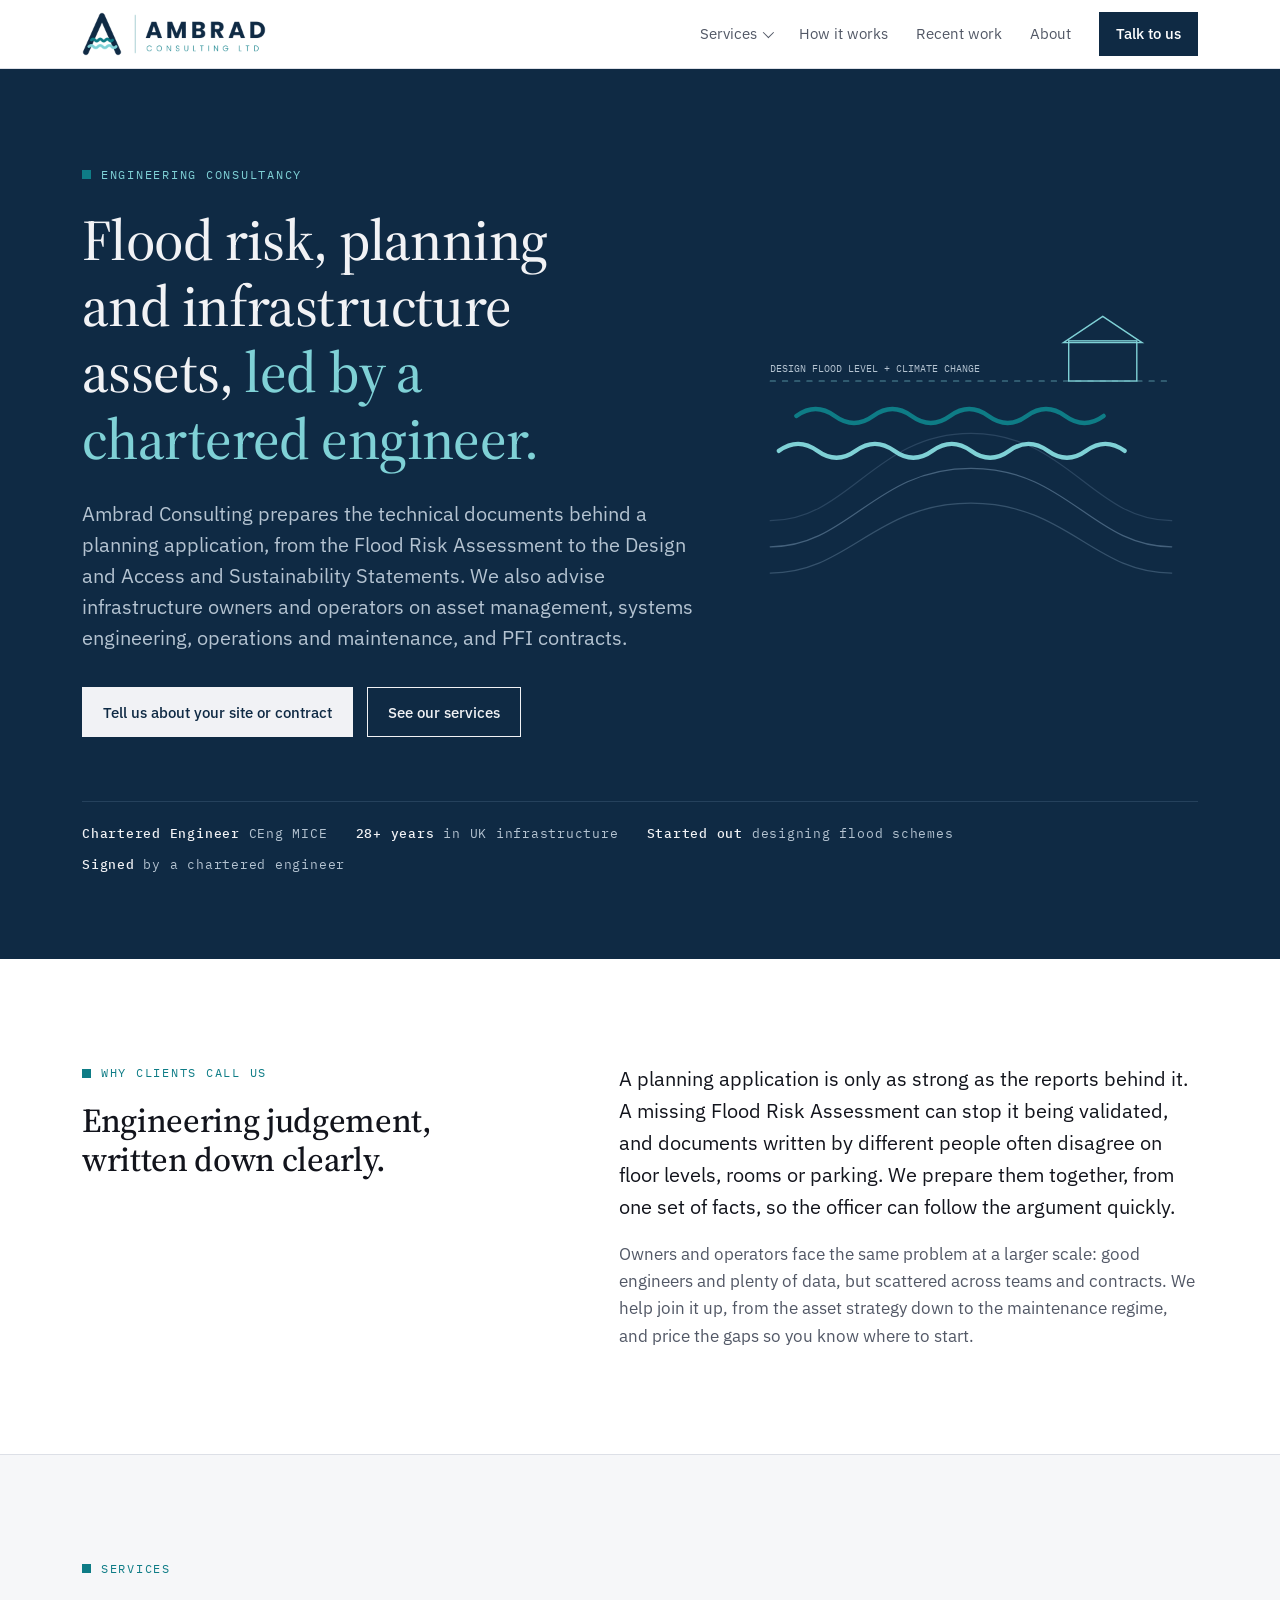
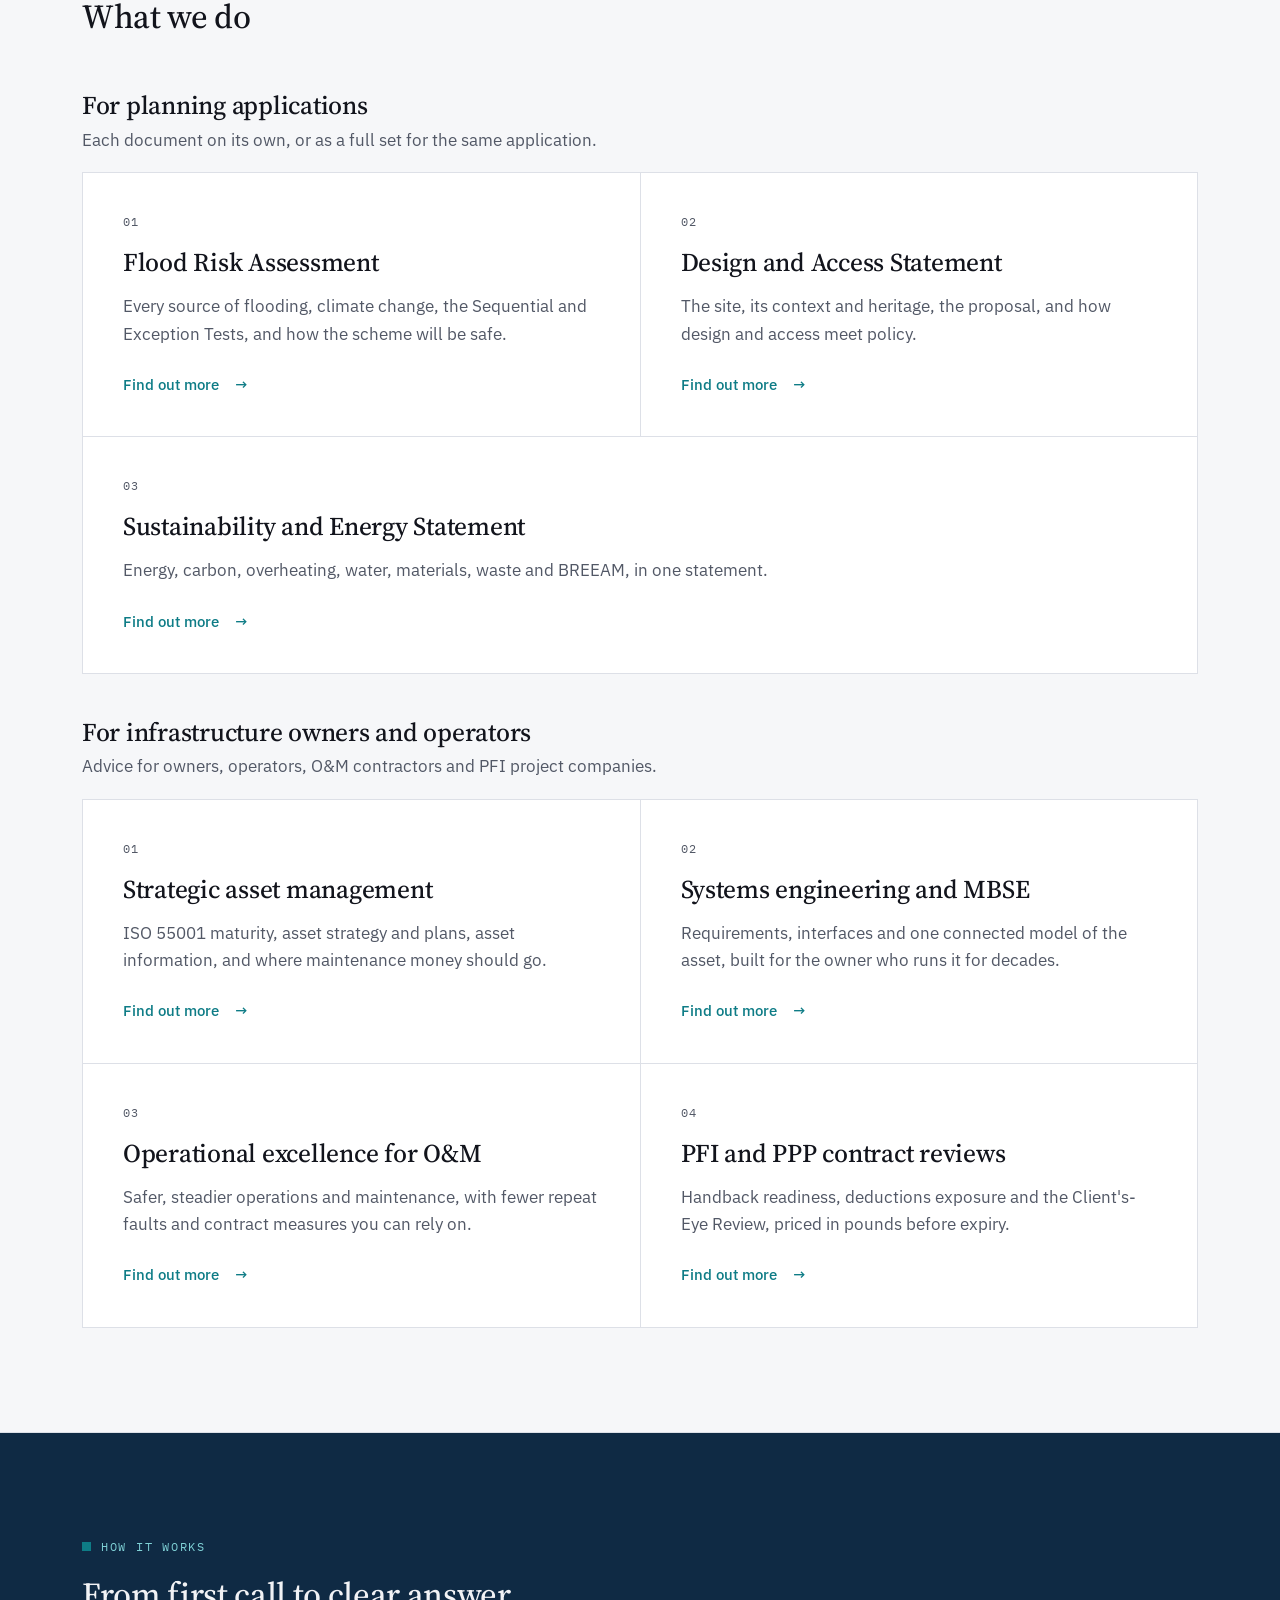
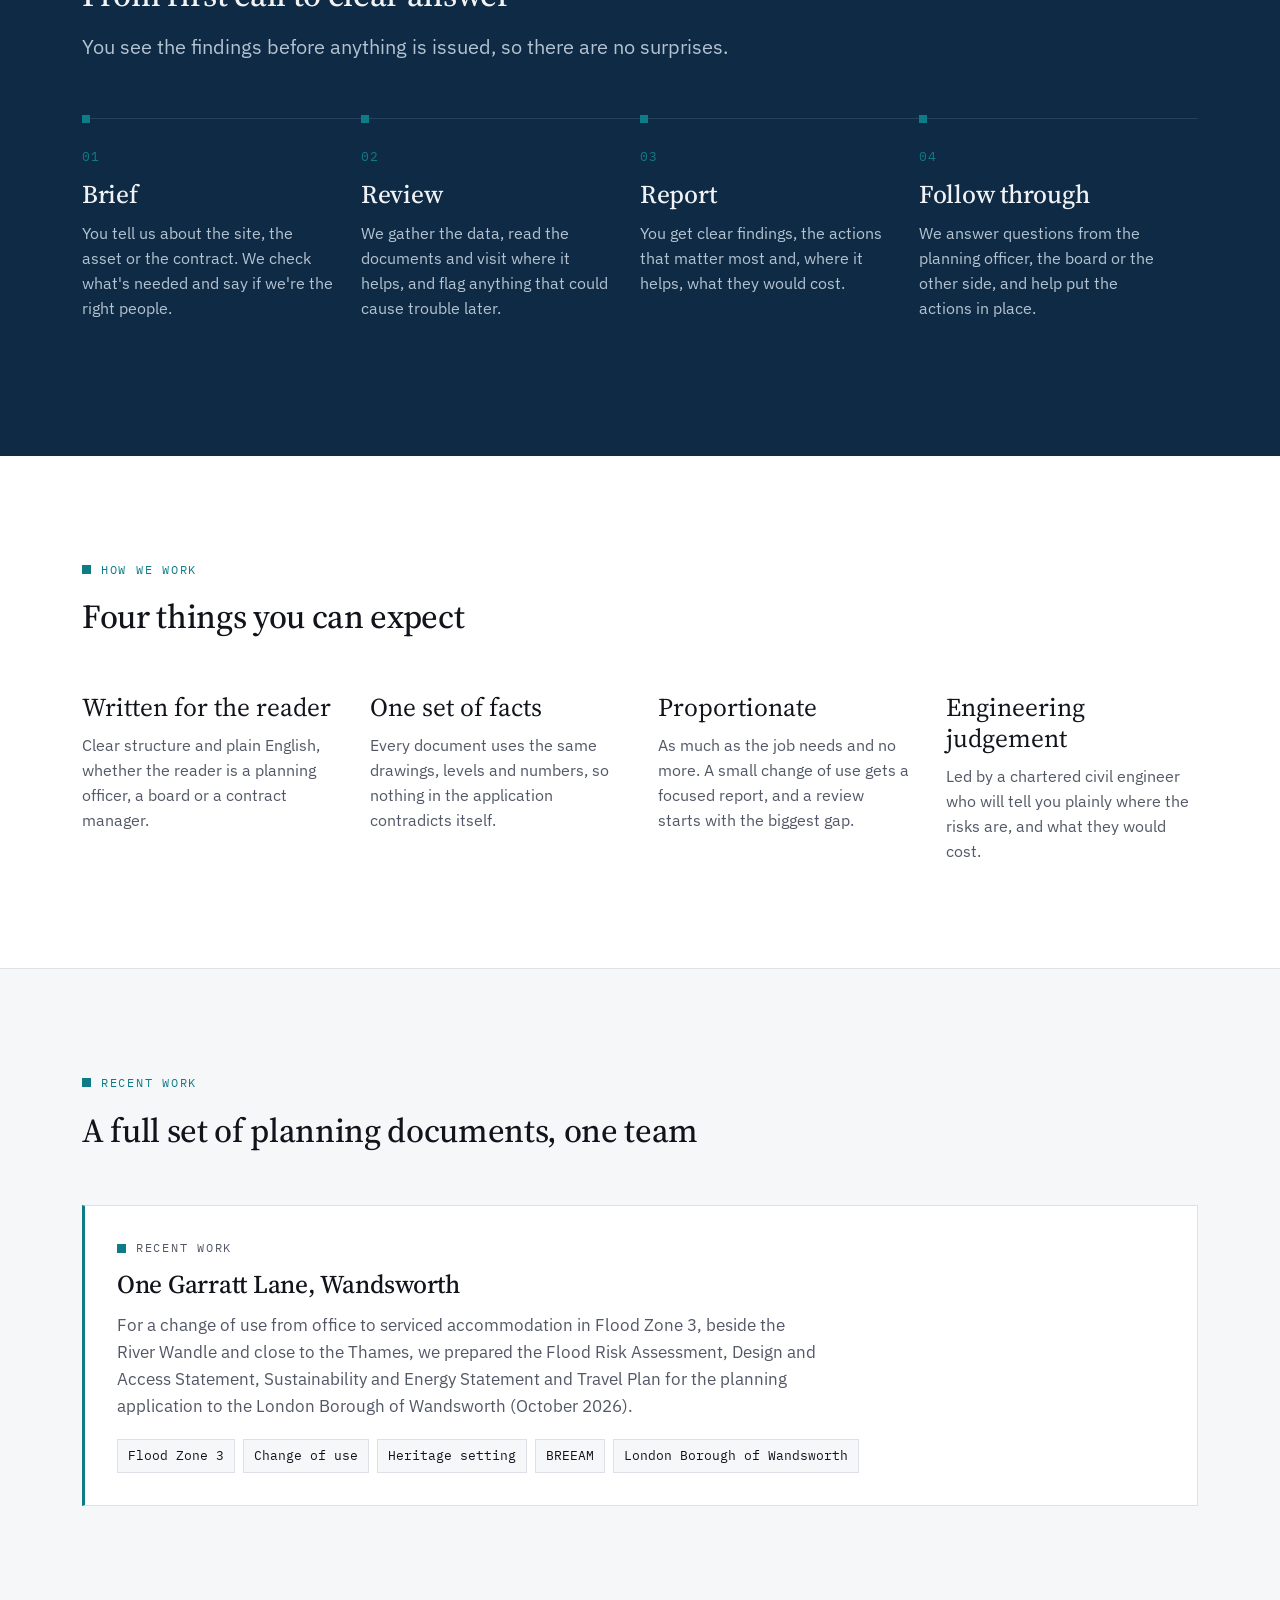
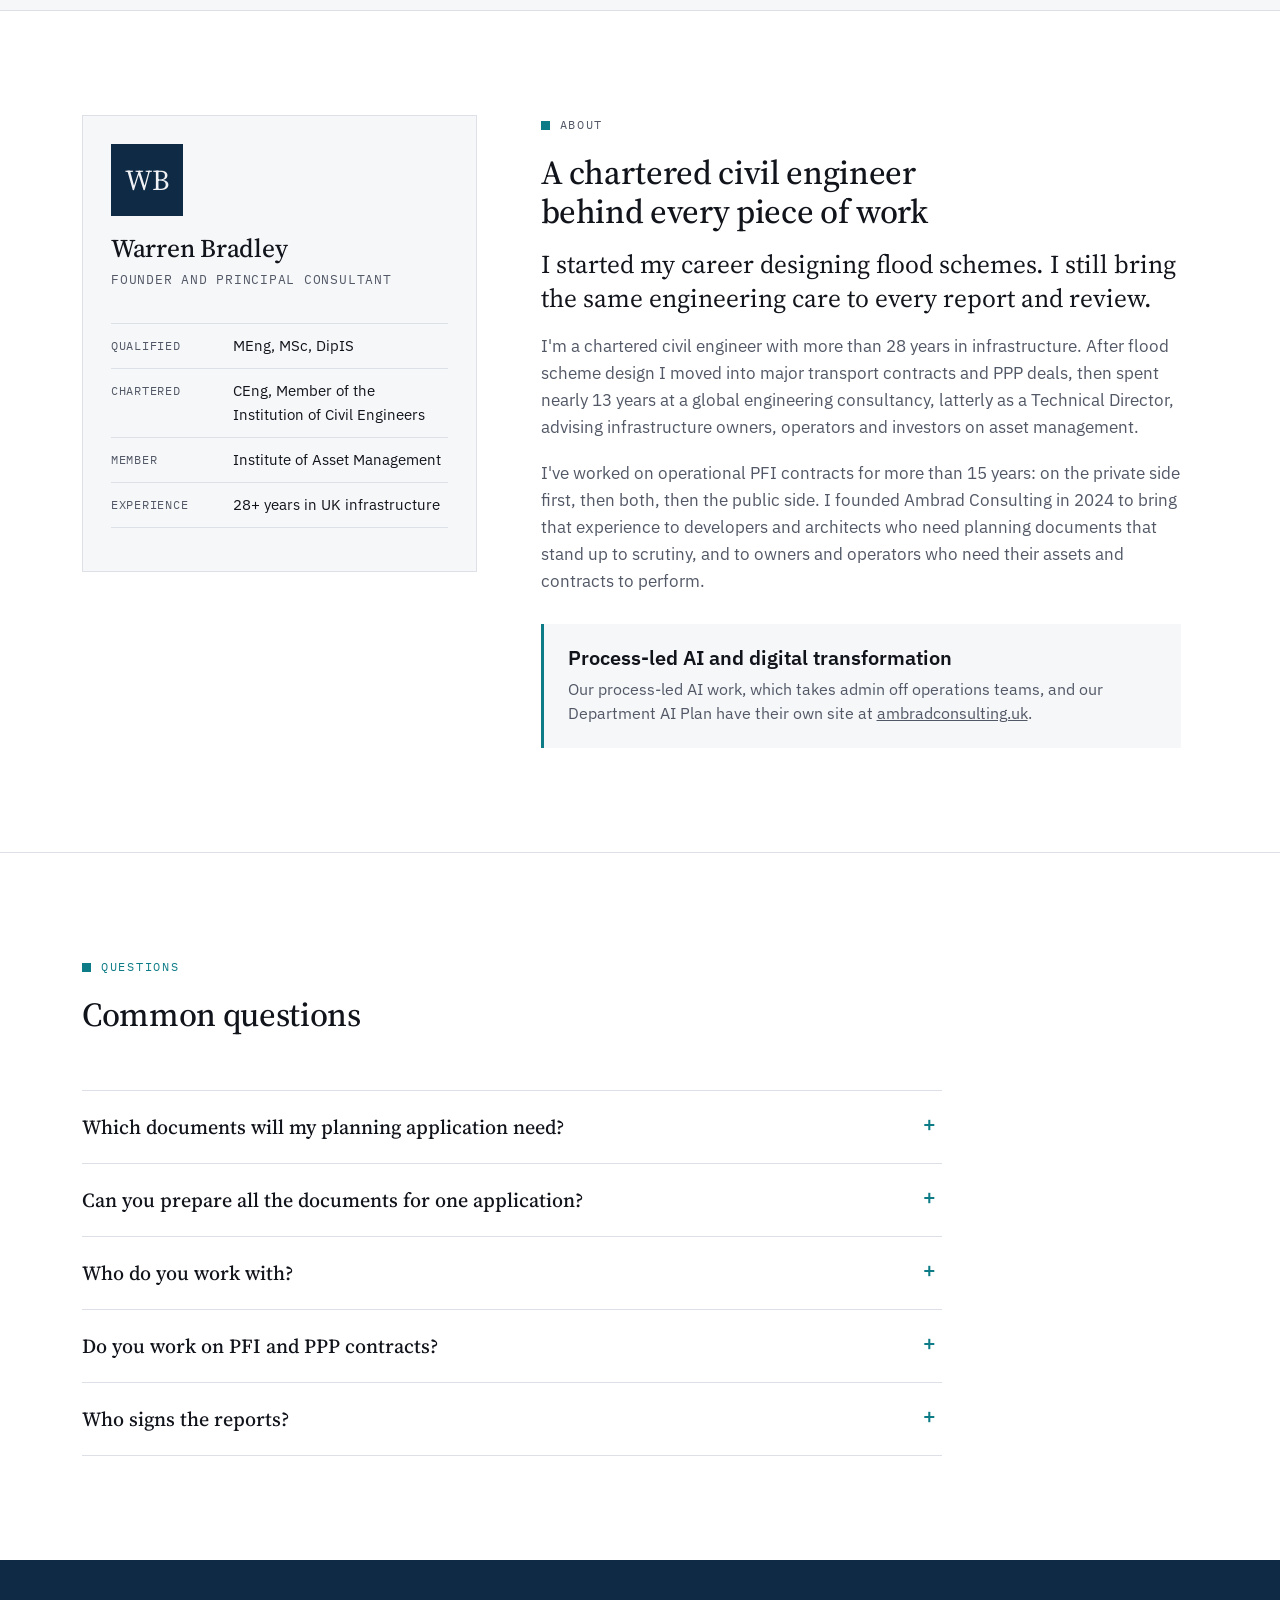
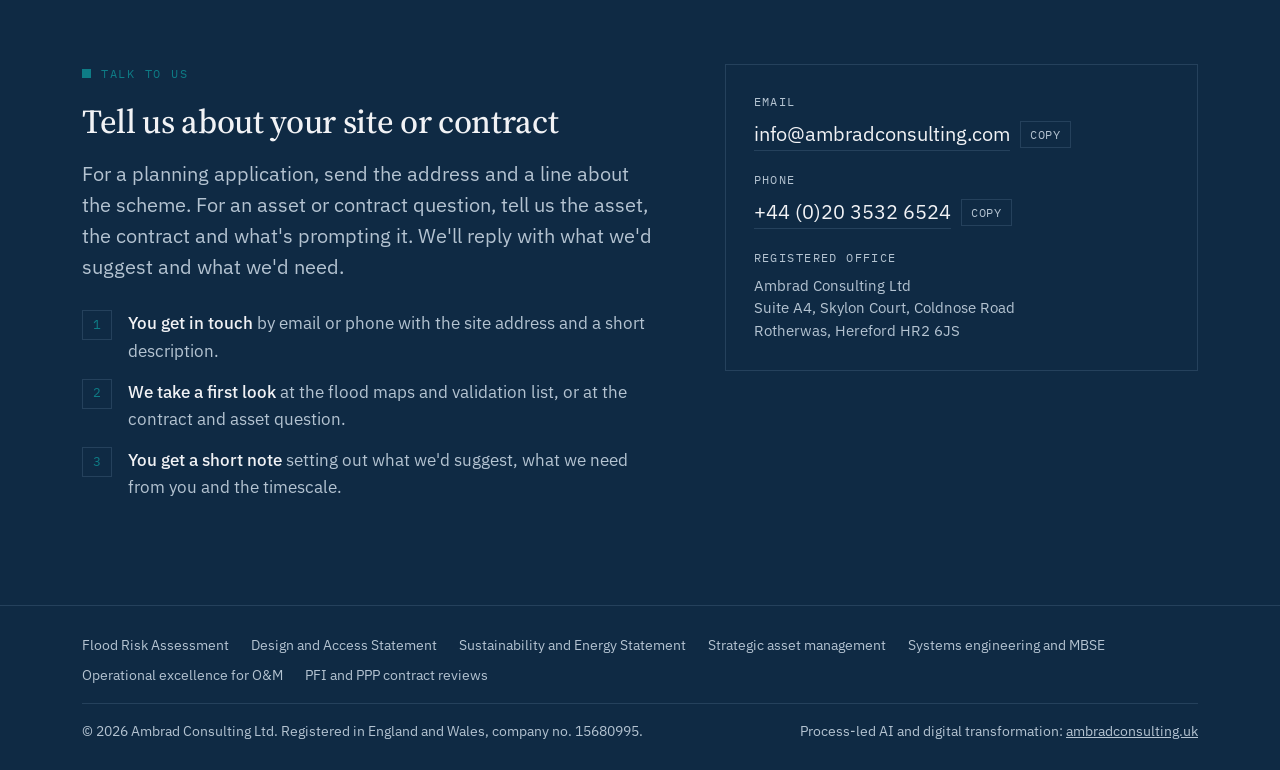
==== commit 8d72f201: "Rebuild as engineering site: planning documents plus infrastructure owner services Seven service pag" ====
--- a/index.html
+++ b/index.html
@@ -3,13 +3,13 @@
 <head>
 <meta charset="utf-8">
 <meta name="viewport" content="width=device-width, initial-scale=1, viewport-fit=cover">
-<title>Flood Risk Assessments and Planning Documents | Ambrad Consulting</title>
-<meta name="description" content="Ambrad Consulting prepares Flood Risk Assessments, drainage strategies, Design and Access Statements, Sustainability and Energy Statements and Travel Plans for planning applications in England.">
+<title>Flood Risk, Planning and Infrastructure Asset Advice | Ambrad Consulting</title>
+<meta name="description" content="Chartered engineering consultancy: Flood Risk Assessments, Design and Access and Sustainability Statements for planning, plus asset management, systems engineering, O&amp;M and PFI contract reviews for infrastructure owners.">
 <link rel="canonical" href="https://www.ambradconsulting.com/">
 <meta property="og:type" content="website">
 <meta property="og:site_name" content="Ambrad Consulting">
-<meta property="og:title" content="Flood Risk Assessments and Planning Documents | Ambrad Consulting">
-<meta property="og:description" content="Ambrad Consulting prepares Flood Risk Assessments, drainage strategies, Design and Access Statements, Sustainability and Energy Statements and Travel Plans for planning applications in England.">
+<meta property="og:title" content="Flood Risk, Planning and Infrastructure Asset Advice | Ambrad Consulting">
+<meta property="og:description" content="Chartered engineering consultancy: Flood Risk Assessments, Design and Access and Sustainability Statements for planning, plus asset management, systems engineering, O&amp;M and PFI contract reviews for infrastructure owners.">
 <meta property="og:url" content="https://www.ambradconsulting.com/">
 <meta property="og:image" content="https://www.ambradconsulting.com/assets/ambrad-consulting-report-logo.png">
 <meta property="og:locale" content="en_GB">
@@ -20,15 +20,15 @@
 <link rel="preconnect" href="https://fonts.gstatic.com" crossorigin>
 <link rel="stylesheet" href="https://fonts.googleapis.com/css2?family=IBM+Plex+Mono:wght@400;500&family=IBM+Plex+Sans:ital,wght@0,400;0,500;0,600;1,400&family=Source+Serif+4:opsz,wght@8..60,400;8..60,500;8..60,600;8..60,700&display=swap">
 <link rel="stylesheet" href="assets/site.css">
-<script type="application/ld+json">{"@context": "https://schema.org", "@graph": [{"@type": "ProfessionalService", "@id": "https://www.ambradconsulting.com/#org", "name": "Ambrad Consulting", "legalName": "Ambrad Consulting Ltd", "url": "https://www.ambradconsulting.com/", "logo": "https://www.ambradconsulting.com/assets/ambrad-consulting-report-logo.png", "email": "info@ambradconsulting.com", "telephone": "+44 20 3532 6524", "address": {"@type": "PostalAddress", "streetAddress": "Suite A4, Skylon Court, Coldnose Road, Rotherwas", "addressLocality": "Hereford", "postalCode": "HR2 6JS", "addressCountry": "GB"}, "founder": {"@type": "Person", "name": "Warren Bradley", "jobTitle": "Founder and Principal Consultant"}, "areaServed": {"@type": "Country", "name": "England"}, "sameAs": ["https://www.ambradconsulting.uk/"], "description": "Ambrad Consulting prepares Flood Risk Assessments, drainage strategies, Design and Access Statements, Sustainability and Energy Statements and Travel Plans for planning applications in England.", "hasOfferCatalog": {"@type": "OfferCatalog", "name": "Planning support documents", "itemListElement": [{"@type": "Offer", "itemOffered": {"@type": "Service", "name": "Flood Risk Assessment", "url": "https://www.ambradconsulting.com/flood-risk-assessment.html"}}, {"@type": "Offer", "itemOffered": {"@type": "Service", "name": "Surface water drainage strategy", "url": "https://www.ambradconsulting.com/drainage-strategy.html"}}, {"@type": "Offer", "itemOffered": {"@type": "Service", "name": "Design and Access Statement", "url": "https://www.ambradconsulting.com/design-and-access-statement.html"}}, {"@type": "Offer", "itemOffered": {"@type": "Service", "name": "Sustainability and Energy Statement", "url": "https://www.ambradconsulting.com/sustainability-energy-statement.html"}}, {"@type": "Offer", "itemOffered": {"@type": "Service", "name": "Travel Plan", "url": "https://www.ambradconsulting.com/travel-plan.html"}}]}}, {"@type": "WebSite", "url": "https://www.ambradconsulting.com/", "name": "Ambrad Consulting", "inLanguage": "en-GB", "publisher": {"@id": "https://www.ambradconsulting.com/#org"}}]}</script>
-<style>.odd-grid .svc:last-child{grid-column:1/-1}.svc .more{margin-top:8px}.vh{position:absolute;width:1px;height:1px;overflow:hidden;clip:rect(0 0 0 0);white-space:nowrap}</style>
+<script type="application/ld+json">{"@context": "https://schema.org", "@graph": [{"@type": "ProfessionalService", "@id": "https://www.ambradconsulting.com/#org", "name": "Ambrad Consulting", "legalName": "Ambrad Consulting Ltd", "url": "https://www.ambradconsulting.com/", "logo": "https://www.ambradconsulting.com/assets/ambrad-consulting-report-logo.png", "email": "info@ambradconsulting.com", "telephone": "+44 20 3532 6524", "address": {"@type": "PostalAddress", "streetAddress": "Suite A4, Skylon Court, Coldnose Road, Rotherwas", "addressLocality": "Hereford", "postalCode": "HR2 6JS", "addressCountry": "GB"}, "founder": {"@type": "Person", "name": "Warren Bradley", "jobTitle": "Founder and Principal Consultant"}, "areaServed": {"@type": "Country", "name": "England"}, "sameAs": ["https://www.ambradconsulting.uk/"], "description": "Chartered engineering consultancy: Flood Risk Assessments, Design and Access and Sustainability Statements for planning, plus asset management, systems engineering, O&M and PFI contract reviews for infrastructure owners.", "hasOfferCatalog": {"@type": "OfferCatalog", "name": "Engineering and planning services", "itemListElement": [{"@type": "Offer", "itemOffered": {"@type": "Service", "name": "Flood Risk Assessment", "url": "https://www.ambradconsulting.com/flood-risk-assessment.html"}}, {"@type": "Offer", "itemOffered": {"@type": "Service", "name": "Design and Access Statement", "url": "https://www.ambradconsulting.com/design-and-access-statement.html"}}, {"@type": "Offer", "itemOffered": {"@type": "Service", "name": "Sustainability and Energy Statement", "url": "https://www.ambradconsulting.com/sustainability-energy-statement.html"}}, {"@type": "Offer", "itemOffered": {"@type": "Service", "name": "Strategic asset management", "url": "https://www.ambradconsulting.com/strategic-asset-management.html"}}, {"@type": "Offer", "itemOffered": {"@type": "Service", "name": "Systems engineering and MBSE", "url": "https://www.ambradconsulting.com/systems-engineering-mbse.html"}}, {"@type": "Offer", "itemOffered": {"@type": "Service", "name": "Operational excellence for O&M", "url": "https://www.ambradconsulting.com/operational-excellence-infrastructure.html"}}, {"@type": "Offer", "itemOffered": {"@type": "Service", "name": "PFI and PPP contract reviews", "url": "https://www.ambradconsulting.com/pfi-contract-reviews.html"}}]}}, {"@type": "WebSite", "url": "https://www.ambradconsulting.com/", "name": "Ambrad Consulting", "inLanguage": "en-GB", "publisher": {"@id": "https://www.ambradconsulting.com/#org"}}]}</script>
+<style>.grp-h{font-family:var(--font-display);font-size:var(--step-2,1.5rem);margin-top:clamp(28px,4vw,44px)}.grp-l{color:var(--muted);margin:6px 0 18px}.odd-grid .svc:last-child:nth-child(odd){grid-column:1/-1}.svc .more{margin-top:8px}.vh{position:absolute;width:1px;height:1px;overflow:hidden;clip:rect(0 0 0 0);white-space:nowrap}</style>
 </head>
 <body class="water">
 <header class="site-header">
   <div class="wrap">
     <a class="brand" href="#top" aria-label="Ambrad Consulting Ltd, home"><img class="brand-report" src="assets/ambrad-consulting-report-logo.png" width="184" height="44" alt="Ambrad Consulting Ltd"></a>
     <nav class="nav" aria-label="Main">
-      <details class="dd"><summary>Services</summary><div class="dd-panel"><a href="flood-risk-assessment.html">Flood Risk Assessments</a><a href="drainage-strategy.html">Drainage strategies (SuDS)</a><a href="design-and-access-statement.html">Design and Access Statements</a><a href="sustainability-energy-statement.html">Sustainability and Energy Statements</a><a href="travel-plan.html">Travel Plans</a></div></details>
+      <details class="dd"><summary>Services</summary><div class="dd-panel"><span class="dd-label">Planning applications</span><a href="flood-risk-assessment.html">Flood Risk Assessments and drainage</a><a href="design-and-access-statement.html">Design and Access Statements</a><a href="sustainability-energy-statement.html">Sustainability and Energy Statements</a><span class="dd-label">Infrastructure owners and operators</span><a href="strategic-asset-management.html">Strategic asset management</a><a href="systems-engineering-mbse.html">Systems engineering and MBSE</a><a href="operational-excellence-infrastructure.html">Operational excellence for O&amp;M</a><a href="pfi-contract-reviews.html">PFI contract reviews</a></div></details>
       <a href="#how">How it works</a>
       <a href="#work">Recent work</a>
       <a href="#about">About</a>
@@ -37,8 +37,7 @@
     <details class="menu">
       <summary>Menu</summary>
       <div class="menu-panel">
-        <span class="menu-label">Services</span>
-        <a class="sub" href="flood-risk-assessment.html">Flood Risk Assessments</a><a class="sub" href="drainage-strategy.html">Drainage strategies (SuDS)</a><a class="sub" href="design-and-access-statement.html">Design and Access Statements</a><a class="sub" href="sustainability-energy-statement.html">Sustainability and Energy Statements</a><a class="sub" href="travel-plan.html">Travel Plans</a>
+        <span class="menu-label">Planning applications</span><a class="sub" href="flood-risk-assessment.html">Flood Risk Assessments and drainage</a><a class="sub" href="design-and-access-statement.html">Design and Access Statements</a><a class="sub" href="sustainability-energy-statement.html">Sustainability and Energy Statements</a><span class="menu-label">Infrastructure owners and operators</span><a class="sub" href="strategic-asset-management.html">Strategic asset management</a><a class="sub" href="systems-engineering-mbse.html">Systems engineering and MBSE</a><a class="sub" href="operational-excellence-infrastructure.html">Operational excellence for O&amp;M</a><a class="sub" href="pfi-contract-reviews.html">PFI contract reviews</a>
         <a href="#how">How it works</a>
         <a href="#work">Recent work</a>
         <a href="#about">About</a>
@@ -53,12 +52,12 @@
     <div class="wrap">
       <div class="hero-grid">
         <div>
-          <p class="eyebrow">Flood risk and planning support</p>
-          <h1 id="hero-title">Flood risk and planning documents, <span>prepared by a chartered engineer.</span></h1>
-          <p class="lede">Ambrad Consulting prepares the technical documents behind a planning application: the Flood Risk Assessment, drainage strategy, Design and Access Statement, Sustainability and Energy Statement and Travel Plan. One team, one set of facts, written for the planning officer who has to read them.</p>
+          <p class="eyebrow">Engineering consultancy</p>
+          <h1 id="hero-title">Flood risk, planning and infrastructure assets, <span>led by a chartered engineer.</span></h1>
+          <p class="lede">Ambrad Consulting prepares the technical documents behind a planning application, from the Flood Risk Assessment to the Design and Access and Sustainability Statements. We also advise infrastructure owners and operators on asset management, systems engineering, operations and maintenance, and PFI contracts.</p>
           <div class="hero-actions">
-            <a class="btn" href="#contact">Tell us about your site</a>
-            <a class="btn ghost" href="#services">See the documents we prepare</a>
+            <a class="btn" href="#contact">Tell us about your site or contract</a>
+            <a class="btn ghost" href="#services">See our services</a>
           </div>
         </div>
         <div class="hero-net">
@@ -86,11 +85,11 @@
     <div class="wrap intro">
       <div>
         <p class="eyebrow">Why clients call us</p>
-        <h2 id="intro-title" style="margin-top:18px">Applications stall on the supporting documents.</h2>
+        <h2 id="intro-title" style="margin-top:18px">Engineering judgement, written down clearly.</h2>
       </div>
       <div class="intro-body">
-        <p>A planning application is only as strong as the reports behind it. A missing Flood Risk Assessment can stop it being validated. A generic one invites objections. Documents written by different people often disagree on floor levels, numbers of rooms or parking, and the officer notices.</p>
-        <p>We prepare the technical documents together, from one set of drawings and facts, and write them so the officer can follow the argument quickly. Where the design needs to change to pass a test, we say so early, while it's still cheap to change.</p>
+        <p>A planning application is only as strong as the reports behind it. A missing Flood Risk Assessment can stop it being validated, and documents written by different people often disagree on floor levels, rooms or parking. We prepare them together, from one set of facts, so the officer can follow the argument quickly.</p>
+        <p>Owners and operators face the same problem at a larger scale: good engineers and plenty of data, but scattered across teams and contracts. We help join it up, from the asset strategy down to the maintenance regime, and price the gaps so you know where to start.</p>
       </div>
     </div>
   </section>
@@ -99,9 +98,10 @@
     <div class="wrap">
       <div class="section-head">
         <p class="eyebrow">Services</p>
-        <h2 id="services-title">Documents we prepare</h2>
-        <p class="lede">Each one on its own, or as a full set for the same application.</p>
-      </div>
+        <h2 id="services-title">What we do</h2>
+      </div>
+      <h3 class="grp-h">For planning applications</h3>
+      <p class="grp-l">Each document on its own, or as a full set for the same application.</p>
       <div class="svc-grid odd-grid">
         <article class="svc">
           <p class="svc-tag">01</p>
@@ -111,27 +111,43 @@
         </article>
         <article class="svc">
           <p class="svc-tag">02</p>
-          <h3>Surface water drainage strategy</h3>
-          <p style="color:var(--muted)">How rainwater leaves the site now and after development, with sustainable drainage (SuDS).</p>
-          <a class="more" href="drainage-strategy.html">Find out more<span class="vh"> about the Surface water drainage strategy</span> <span aria-hidden="true">&rarr;</span></a>
-        </article>
-        <article class="svc">
-          <p class="svc-tag">03</p>
           <h3>Design and Access Statement</h3>
           <p style="color:var(--muted)">The site, its context and heritage, the proposal, and how design and access meet policy.</p>
           <a class="more" href="design-and-access-statement.html">Find out more<span class="vh"> about the Design and Access Statement</span> <span aria-hidden="true">&rarr;</span></a>
         </article>
         <article class="svc">
-          <p class="svc-tag">04</p>
+          <p class="svc-tag">03</p>
           <h3>Sustainability and Energy Statement</h3>
           <p style="color:var(--muted)">Energy, carbon, overheating, water, materials, waste and BREEAM, in one statement.</p>
           <a class="more" href="sustainability-energy-statement.html">Find out more<span class="vh"> about the Sustainability and Energy Statement</span> <span aria-hidden="true">&rarr;</span></a>
         </article>
-        <article class="svc">
-          <p class="svc-tag">05</p>
-          <h3>Travel Plan</h3>
-          <p style="color:var(--muted)">How people will reach the site, the measures that encourage sustainable travel, and how it&#x27;s monitored.</p>
-          <a class="more" href="travel-plan.html">Find out more<span class="vh"> about the Travel Plan</span> <span aria-hidden="true">&rarr;</span></a>
+      </div>
+      <h3 class="grp-h">For infrastructure owners and operators</h3>
+      <p class="grp-l">Advice for owners, operators, O&amp;M contractors and PFI project companies.</p>
+      <div class="svc-grid odd-grid">
+        <article class="svc">
+          <p class="svc-tag">01</p>
+          <h3>Strategic asset management</h3>
+          <p style="color:var(--muted)">ISO 55001 maturity, asset strategy and plans, asset information, and where maintenance money should go.</p>
+          <a class="more" href="strategic-asset-management.html">Find out more<span class="vh"> about the Strategic asset management</span> <span aria-hidden="true">&rarr;</span></a>
+        </article>
+        <article class="svc">
+          <p class="svc-tag">02</p>
+          <h3>Systems engineering and MBSE</h3>
+          <p style="color:var(--muted)">Requirements, interfaces and one connected model of the asset, built for the owner who runs it for decades.</p>
+          <a class="more" href="systems-engineering-mbse.html">Find out more<span class="vh"> about the Systems engineering and MBSE</span> <span aria-hidden="true">&rarr;</span></a>
+        </article>
+        <article class="svc">
+          <p class="svc-tag">03</p>
+          <h3>Operational excellence for O&amp;M</h3>
+          <p style="color:var(--muted)">Safer, steadier operations and maintenance, with fewer repeat faults and contract measures you can rely on.</p>
+          <a class="more" href="operational-excellence-infrastructure.html">Find out more<span class="vh"> about the Operational excellence for O&amp;M</span> <span aria-hidden="true">&rarr;</span></a>
+        </article>
+        <article class="svc">
+          <p class="svc-tag">04</p>
+          <h3>PFI and PPP contract reviews</h3>
+          <p style="color:var(--muted)">Handback readiness, deductions exposure and the Client&#x27;s-Eye Review, priced in pounds before expiry.</p>
+          <a class="more" href="pfi-contract-reviews.html">Find out more<span class="vh"> about the PFI and PPP contract reviews</span> <span aria-hidden="true">&rarr;</span></a>
         </article>
       </div>
     </div>
@@ -141,10 +157,10 @@
     <div class="wrap">
       <div class="section-head">
         <p class="eyebrow">How it works</p>
-        <h2 id="how-title">From brief to issue-ready report</h2>
-        <p class="lede">You see the findings before the report is issued, so there are no surprises at submission.</p>
-      </div>
-      <div class="stages"><div class="stage"><h3>Brief</h3><p>You send the site address, the drawings and a description of the scheme. We check what your council&#x27;s validation list asks for.</p></div><div class="stage"><h3>Research</h3><p>We gather the Environment Agency, council and site information the document needs, and flag anything that could hold the application up.</p></div><div class="stage"><h3>Report</h3><p>We write the document, set out anything the design needs to change, and agree a draft with you and your architect.</p></div><div class="stage"><h3>Issue</h3><p>You receive signed, issue-ready documents for submission, and we answer questions from the planning officer or consultees.</p></div></div>
+        <h2 id="how-title">From first call to clear answer</h2>
+        <p class="lede">You see the findings before anything is issued, so there are no surprises.</p>
+      </div>
+      <div class="stages"><div class="stage"><h3>Brief</h3><p>You tell us about the site, the asset or the contract. We check what&#x27;s needed and say if we&#x27;re the right people.</p></div><div class="stage"><h3>Review</h3><p>We gather the data, read the documents and visit where it helps, and flag anything that could cause trouble later.</p></div><div class="stage"><h3>Report</h3><p>You get clear findings, the actions that matter most and, where it helps, what they would cost.</p></div><div class="stage"><h3>Follow through</h3><p>We answer questions from the planning officer, the board or the other side, and help put the actions in place.</p></div></div>
     </div>
   </section>
 
@@ -155,10 +171,10 @@
         <h2 id="principles-title">Four things you can expect</h2>
       </div>
       <div class="principles">
-        <div class="principle"><p class="q">Written for the officer</p><p>Clear structure, plain English and the policy test answered directly, so the report is easy to assess.</p></div>
+        <div class="principle"><p class="q">Written for the reader</p><p>Clear structure and plain English, whether the reader is a planning officer, a board or a contract manager.</p></div>
         <div class="principle"><p class="q">One set of facts</p><p>Every document uses the same drawings, levels and numbers, so nothing in the application contradicts itself.</p></div>
-        <div class="principle"><p class="q">Proportionate</p><p>As long as the scheme needs and no longer. A small change of use gets a focused report, not a template padded out.</p></div>
-        <div class="principle"><p class="q">Engineering judgement</p><p>Prepared or checked by a chartered civil engineer who will tell you plainly where the risks are.</p></div>
+        <div class="principle"><p class="q">Proportionate</p><p>As much as the job needs and no more. A small change of use gets a focused report, and a review starts with the biggest gap.</p></div>
+        <div class="principle"><p class="q">Engineering judgement</p><p>Led by a chartered civil engineer who will tell you plainly where the risks are, and what they would cost.</p></div>
       </div>
     </div>
   </section>
@@ -190,13 +206,13 @@
       </aside>
       <div class="about-body">
         <p class="eyebrow">About</p>
-        <h2 id="about-title" style="font-size:var(--step-3)">A chartered civil engineer behind every report</h2>
-        <p class="big">I started my career designing flood schemes. I still bring the same engineering care to every planning document.</p>
-        <p>I'm a chartered civil engineer with more than 28 years in infrastructure. After flood scheme design I moved into major transport contracts and PPP deals, then spent nearly 13 years at a global engineering consultancy, latterly as a Technical Director, advising infrastructure owners, operators and investors.</p>
-        <p>I founded Ambrad Consulting in 2024. Our flood risk and planning work brings that experience to developers, architects and owners who need documents that stand up to scrutiny.</p>
+        <h2 id="about-title" style="font-size:var(--step-3)">A chartered civil engineer behind every piece of work</h2>
+        <p class="big">I started my career designing flood schemes. I still bring the same engineering care to every report and review.</p>
+        <p>I'm a chartered civil engineer with more than 28 years in infrastructure. After flood scheme design I moved into major transport contracts and PPP deals, then spent nearly 13 years at a global engineering consultancy, latterly as a Technical Director, advising infrastructure owners, operators and investors on asset management.</p>
+        <p>I've worked on operational PFI contracts for more than 15 years: on the private side first, then both, then the public side. I founded Ambrad Consulting in 2024 to bring that experience to developers and architects who need planning documents that stand up to scrutiny, and to owners and operators who need their assets and contracts to perform.</p>
         <div class="partner">
-          <h3>Digital and AI transformation</h3>
-          <p>Ambrad Consulting's process-led AI, systems engineering and operational excellence work for infrastructure owners has its own site at <a href="https://www.ambradconsulting.uk/">ambradconsulting.uk</a>.</p>
+          <h3>Process-led AI and digital transformation</h3>
+          <p>Our process-led AI work, which takes admin off operations teams, and our Department AI Plan have their own site at <a href="https://www.ambradconsulting.uk/">ambradconsulting.uk</a>.</p>
         </div>
       </div>
     </div>
@@ -208,7 +224,7 @@
         <p class="eyebrow">Questions</p>
         <h2 id="faq-title">Common questions</h2>
       </div>
-      <div class="faq"><details><summary>Which documents will my planning application need?</summary><p>It depends on the site, the scheme and your council&#x27;s validation list. Send us the address and a short description, and we&#x27;ll tell you which documents are likely to be needed before you commit to anything.</p></details><details><summary>Can you prepare all the documents for one application?</summary><p>Yes. We prepare the Flood Risk Assessment, drainage strategy, Design and Access Statement, Sustainability and Energy Statement and Travel Plan, so the facts, drawings and commitments match across every document.</p></details><details><summary>Who do you work with?</summary><p>Developers, architects, planning consultants and owners, on schemes from single buildings and changes of use to larger developments, across England.</p></details><details><summary>Who signs the reports?</summary><p>Every report is prepared or checked by a chartered civil engineer (CEng MICE) with more than 28 years in UK infrastructure, who started out designing flood schemes.</p></details></div>
+      <div class="faq"><details><summary>Which documents will my planning application need?</summary><p>It depends on the site, the scheme and your council&#x27;s validation list. Send us the address and a short description, and we&#x27;ll tell you which documents are likely to be needed before you commit to anything.</p></details><details><summary>Can you prepare all the documents for one application?</summary><p>Yes. We prepare the Flood Risk Assessment and drainage strategy, the Design and Access Statement and the Sustainability and Energy Statement, and we&#x27;ve written Travel Plans for the same applications, so the facts, drawings and commitments match across every document.</p></details><details><summary>Who do you work with?</summary><p>For planning: developers, architects, planning consultants and owners across England. For asset and contract work: infrastructure owners, operators, O&amp;M contractors and PFI project companies in highways, rail, airports, water and energy.</p></details><details><summary>Do you work on PFI and PPP contracts?</summary><p>Yes. We&#x27;ve worked on operational PFI for more than 15 years, on the private side, then both, then the public side, including handback, deductions and expiry planning.</p></details><details><summary>Who signs the reports?</summary><p>Every report is prepared or checked by a chartered civil engineer (CEng MICE) with more than 28 years in UK infrastructure, who started out designing flood schemes.</p></details></div>
     </div>
   </section>
 
@@ -216,12 +232,12 @@
     <div class="wrap contact-grid">
       <div>
         <p class="eyebrow">Talk to us</p>
-        <h2 id="contact-title" style="margin-top:18px">Tell us about your site</h2>
-        <p class="lede">Send the address and a line about the scheme. We'll tell you which documents your council is likely to ask for, and what we need to prepare them.</p>
+        <h2 id="contact-title" style="margin-top:18px">Tell us about your site or contract</h2>
+        <p class="lede">For a planning application, send the address and a line about the scheme. For an asset or contract question, tell us the asset, the contract and what's prompting it. We'll reply with what we'd suggest and what we'd need.</p>
         <ol class="steps">
           <li><span><b>You get in touch</b> by email or phone with the site address and a short description.</span></li>
-          <li><span><b>We check the site</b> against the flood maps and your council's validation list.</span></li>
-          <li><span><b>You get a short note</b> setting out the documents needed, what we need from you and the timescale.</span></li>
+          <li><span><b>We take a first look</b> at the flood maps and validation list, or at the contract and asset question.</span></li>
+          <li><span><b>You get a short note</b> setting out what we'd suggest, what we need from you and the timescale.</span></li>
         </ol>
       </div>
       <div class="contact-card">
@@ -244,9 +260,9 @@
 
 <footer class="site-footer">
   <div class="wrap">
-    <nav class="foot-nav" aria-label="Services"><a href="flood-risk-assessment.html">Flood Risk Assessment</a><a href="drainage-strategy.html">Surface water drainage strategy</a><a href="design-and-access-statement.html">Design and Access Statement</a><a href="sustainability-energy-statement.html">Sustainability and Energy Statement</a><a href="travel-plan.html">Travel Plan</a></nav>
+    <nav class="foot-nav" aria-label="Services"><a href="flood-risk-assessment.html">Flood Risk Assessment</a><a href="design-and-access-statement.html">Design and Access Statement</a><a href="sustainability-energy-statement.html">Sustainability and Energy Statement</a><a href="strategic-asset-management.html">Strategic asset management</a><a href="systems-engineering-mbse.html">Systems engineering and MBSE</a><a href="operational-excellence-infrastructure.html">Operational excellence for O&amp;M</a><a href="pfi-contract-reviews.html">PFI and PPP contract reviews</a></nav>
     <span>© <span id="yr">2026</span> Ambrad Consulting Ltd. Registered in England and Wales, company no. 15680995.</span>
-    <span>Digital and AI transformation: <a href="https://www.ambradconsulting.uk/">ambradconsulting.uk</a></span>
+    <span>Process-led AI and digital transformation: <a href="https://www.ambradconsulting.uk/">ambradconsulting.uk</a></span>
   </div>
 </footer>
 
--- a/assets/site.css
+++ b/assets/site.css
@@ -295,3 +295,6 @@
 body.water .hero h1 span{color:#7FD1D6}
 body.water .nav .btn{background:#0F2A44;border-color:#0F2A44;color:#fff}
 body.water .nav .btn:hover{background:transparent;color:var(--fg)}
+.dd-panel .dd-label{font-family:var(--font-mono);font-size:0.7rem;letter-spacing:0.12em;text-transform:uppercase;color:var(--muted);padding:12px 12px 4px}
+.dd-panel .dd-label:first-child{padding-top:6px}
+.dd-panel{max-height:calc(100vh - 120px);overflow:auto}
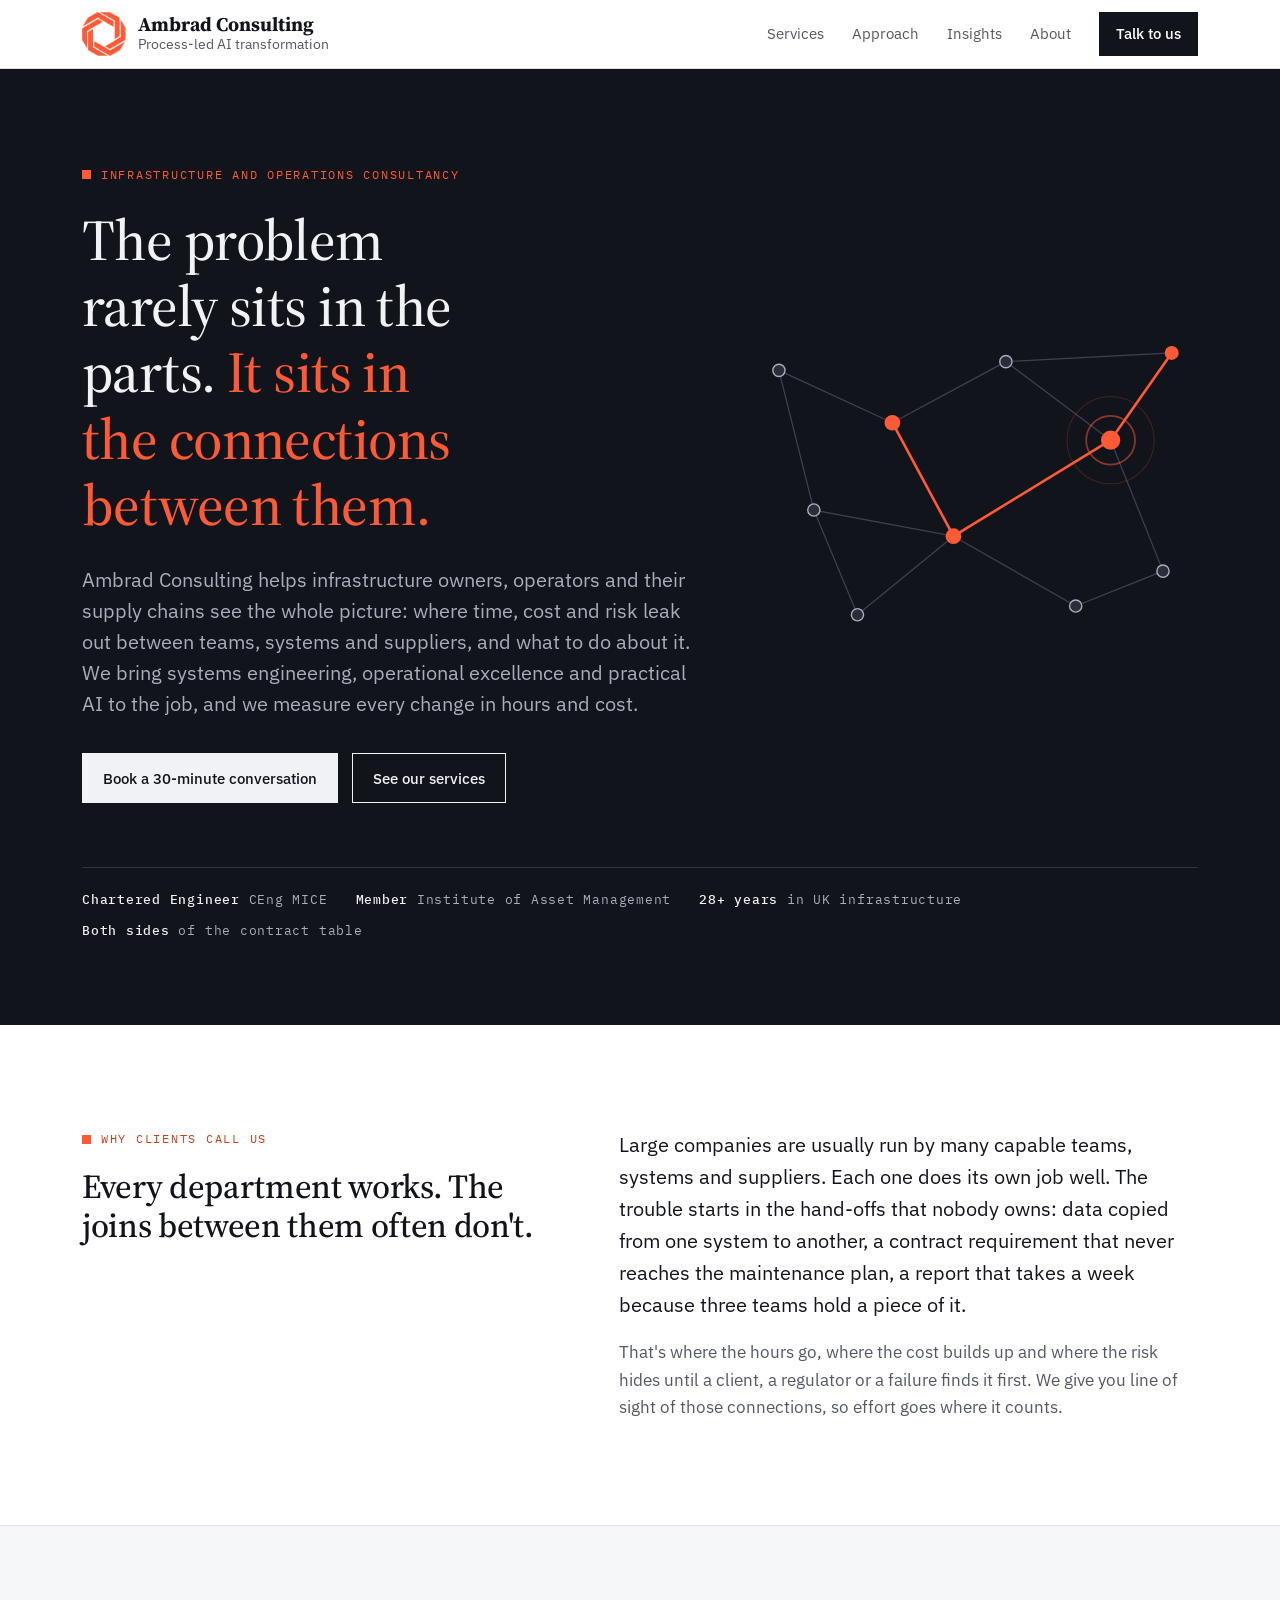
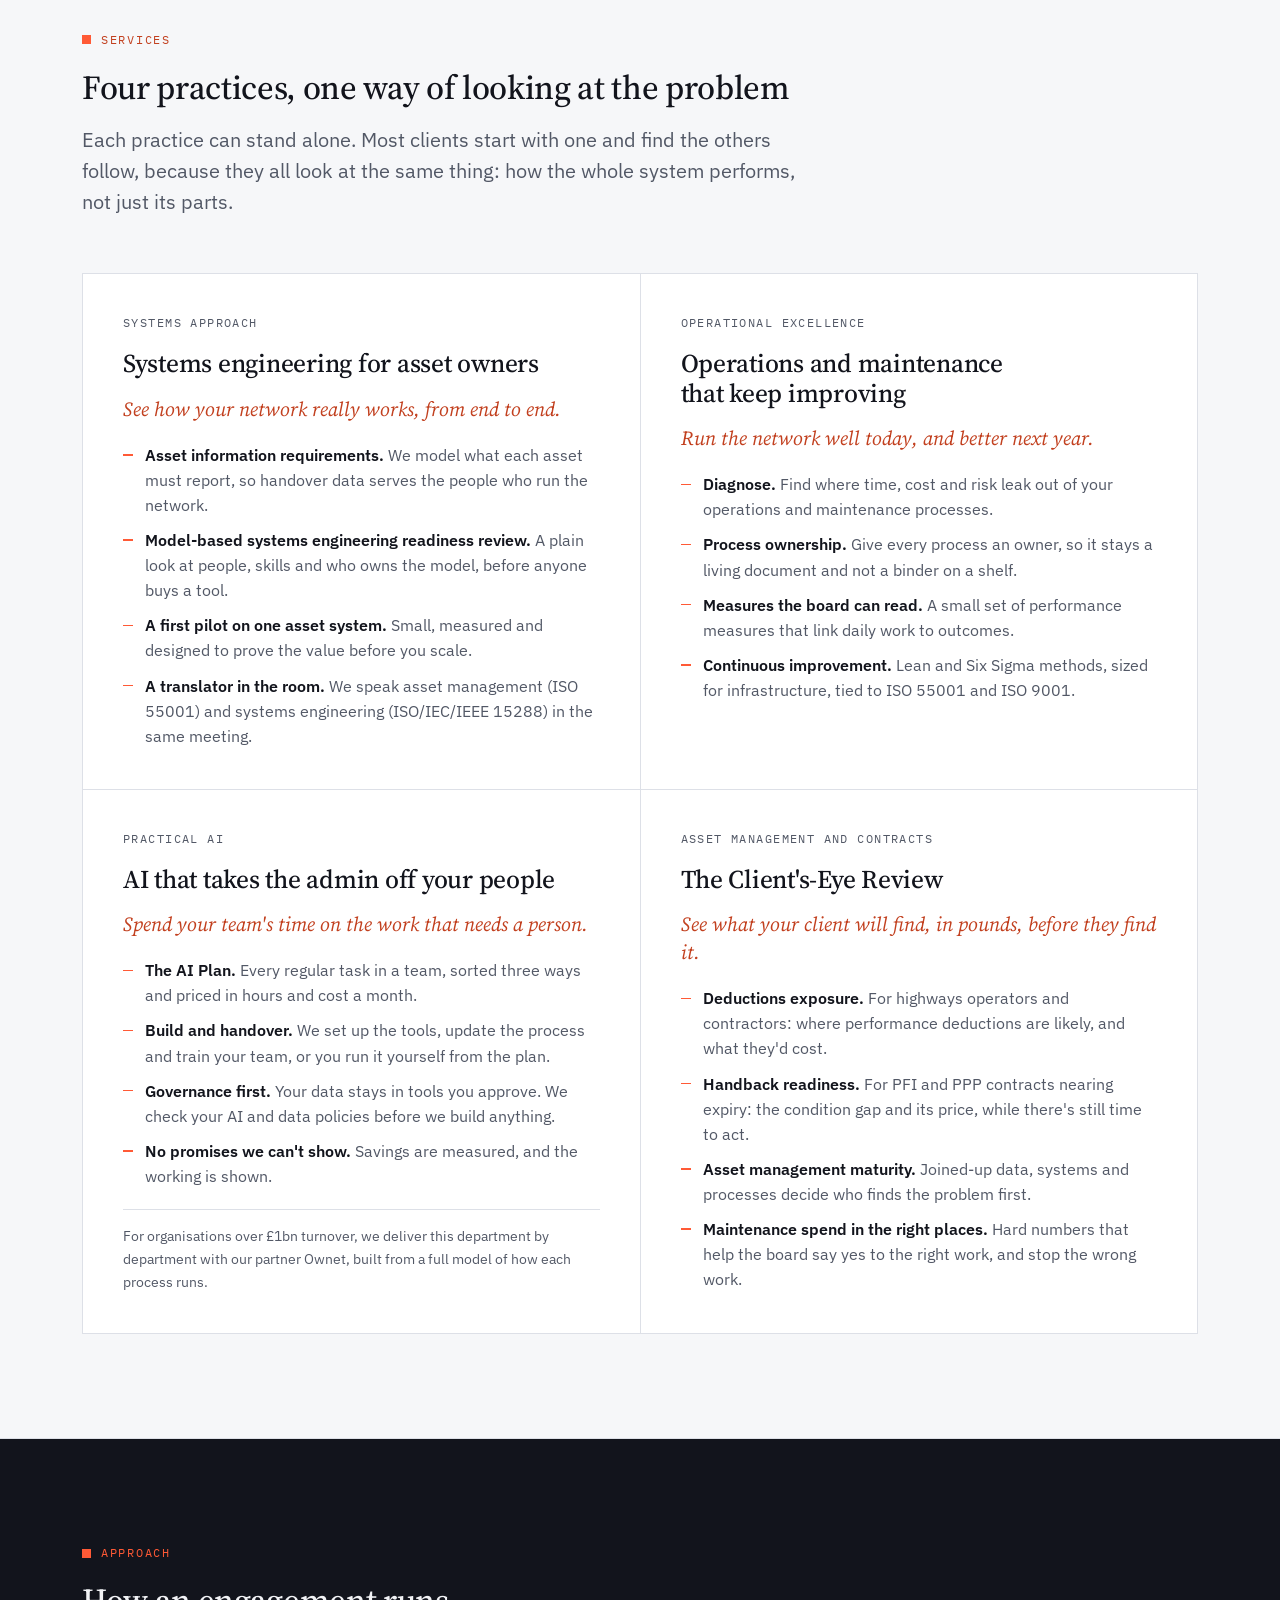
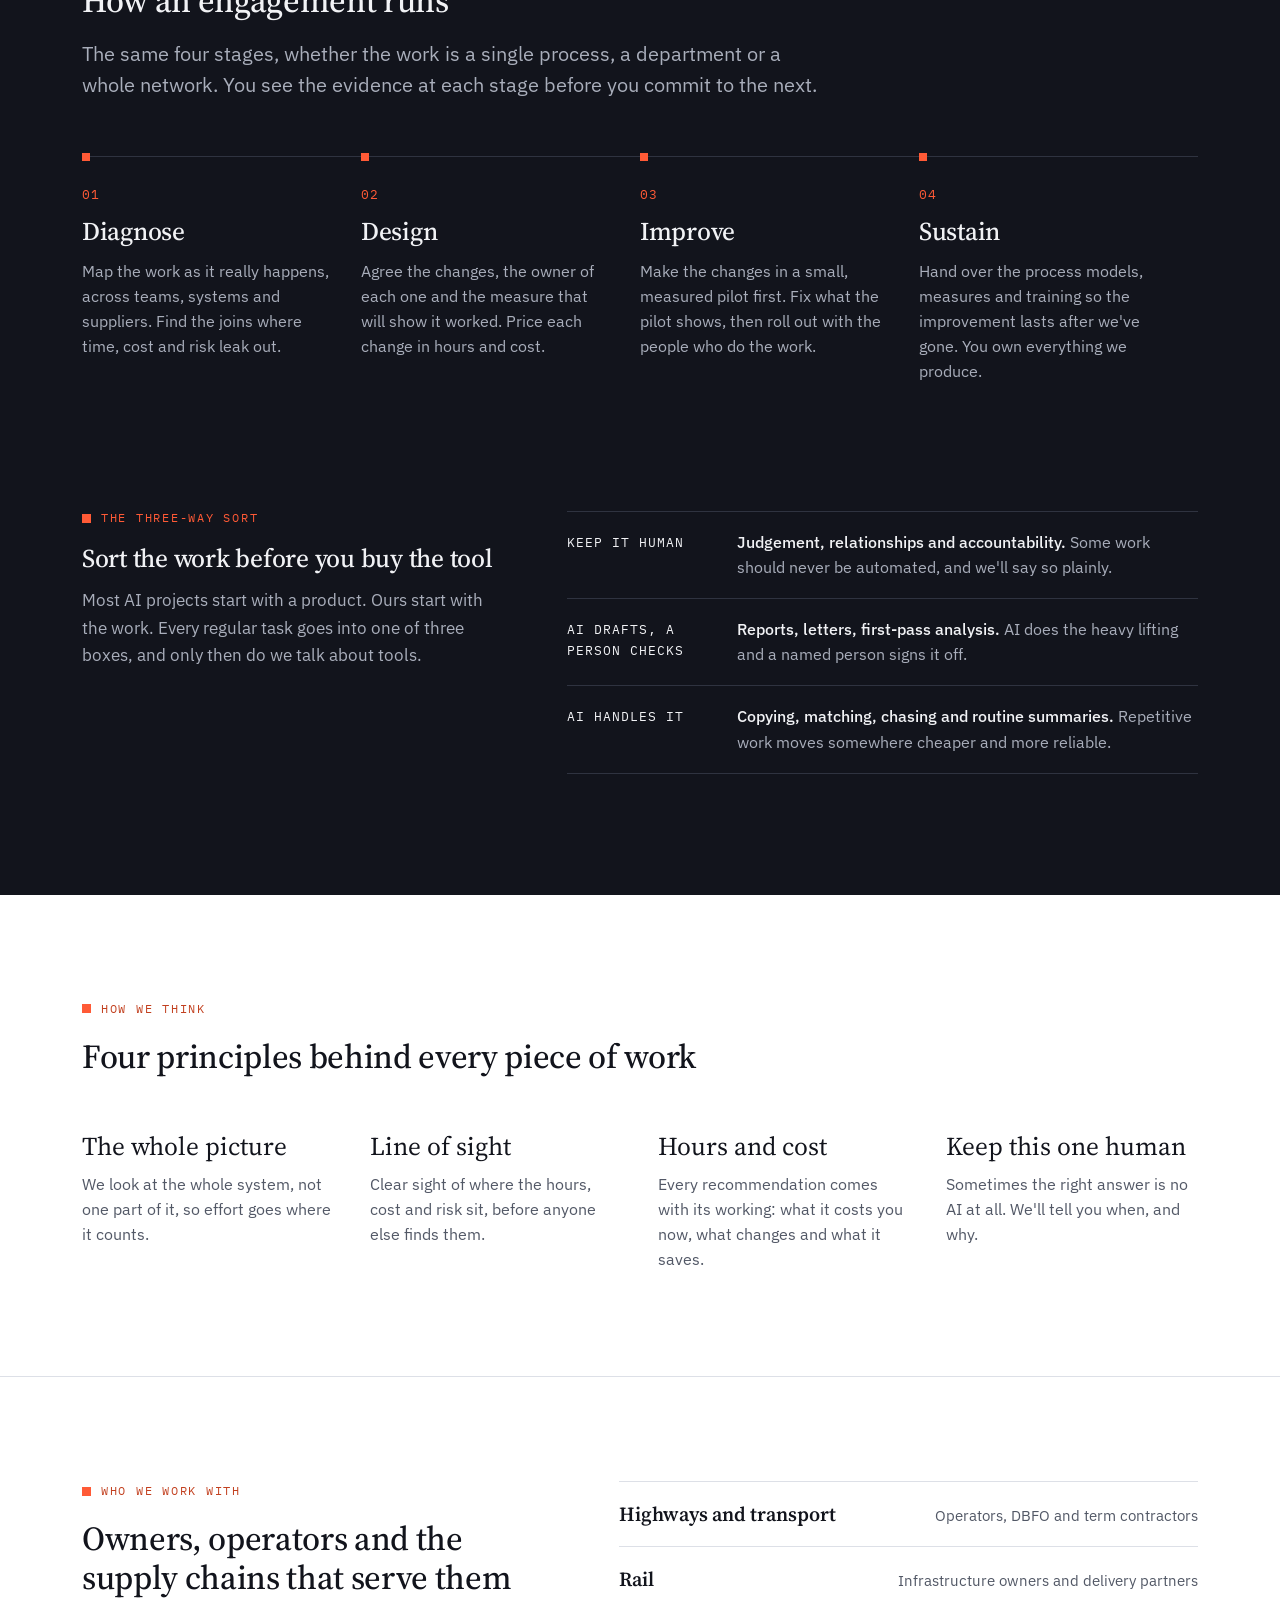
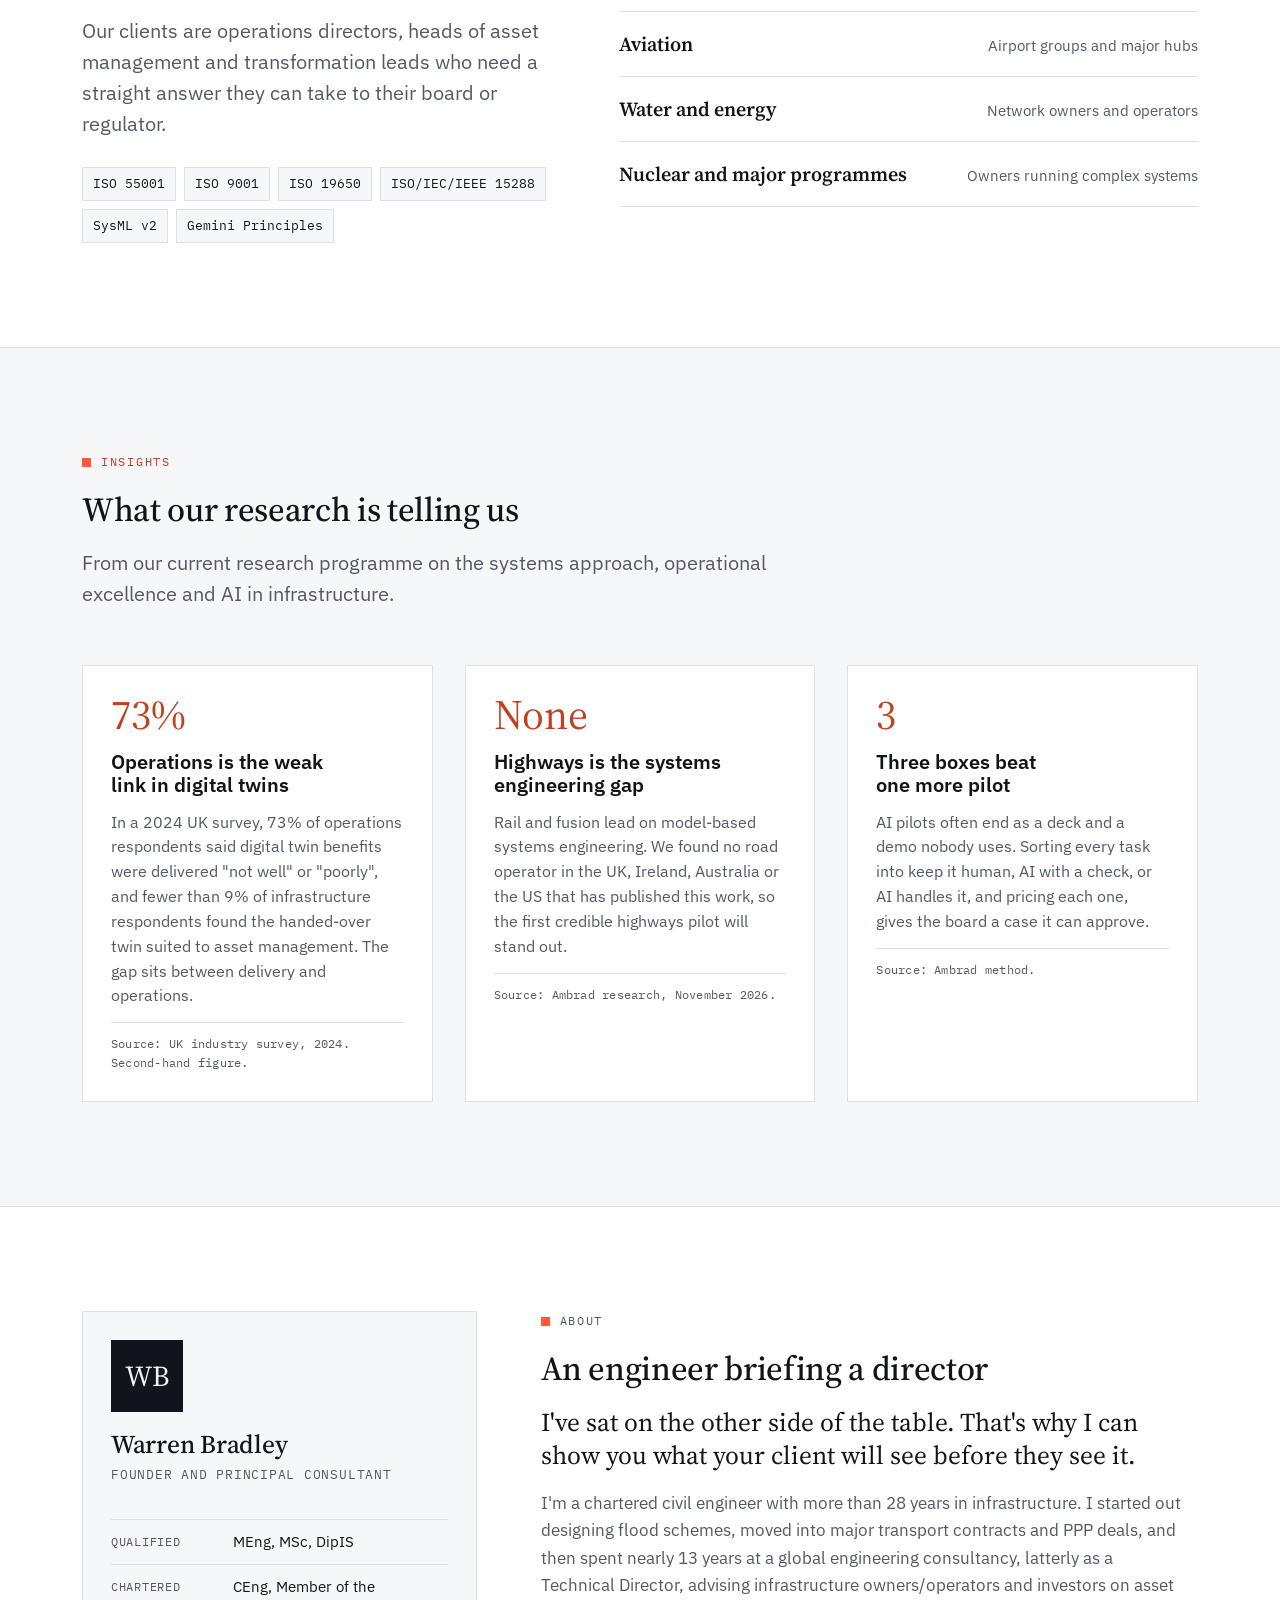
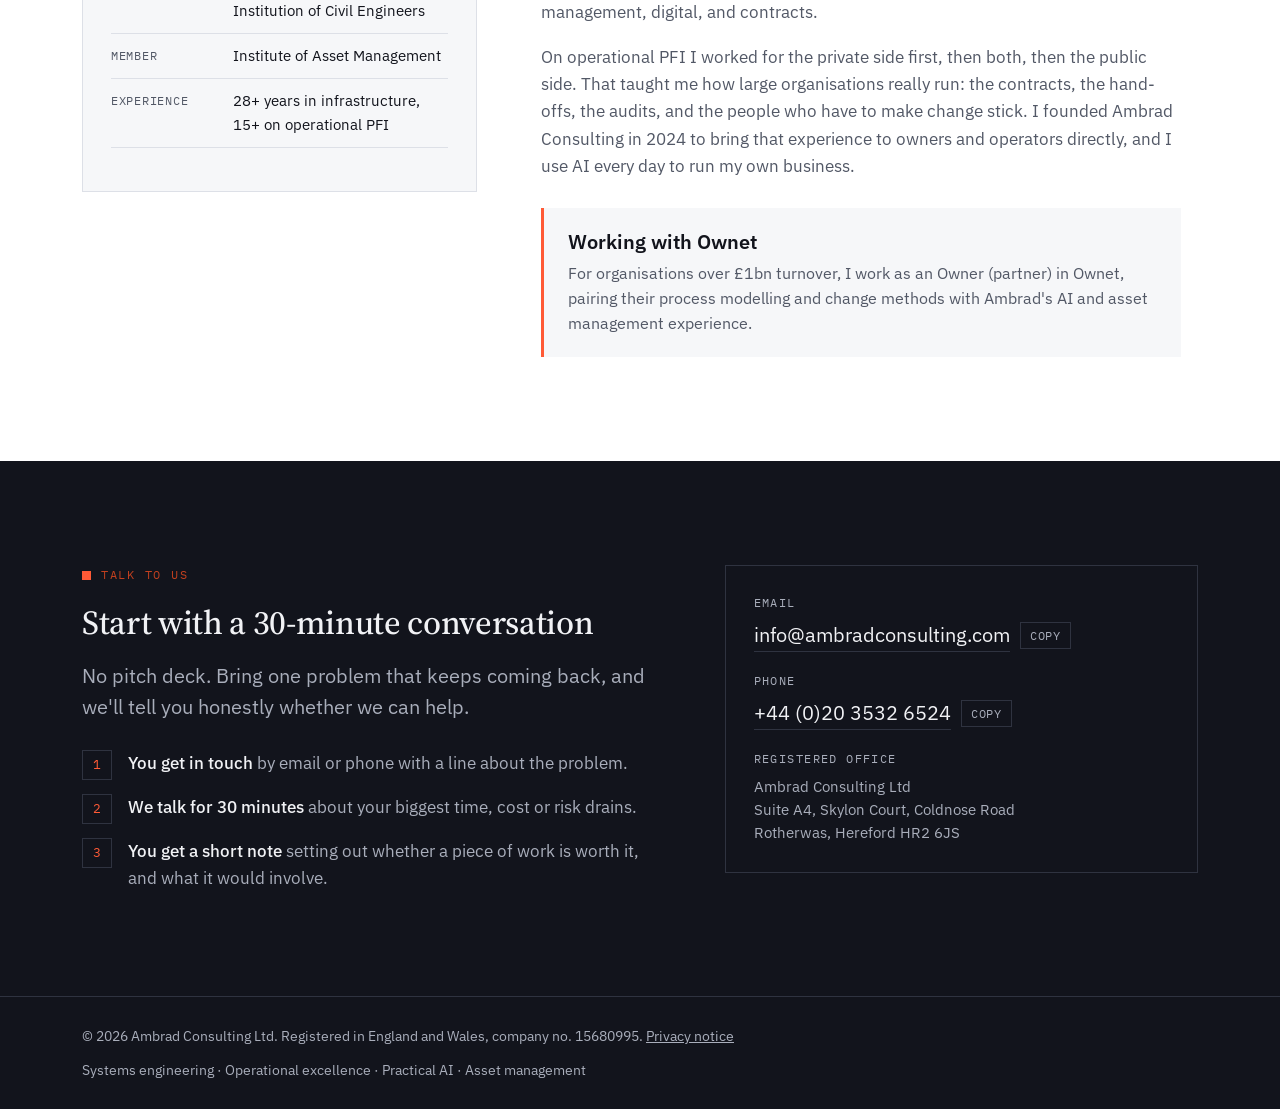
==== commit 56164eb1: "Add privacy notice link and add privacy notice page Part of the 25 Nov 2026 security and UK GDPR fix" ====
--- a/index.html
+++ b/index.html
@@ -3,43 +3,269 @@
 <head>
 <meta charset="utf-8">
 <meta name="viewport" content="width=device-width, initial-scale=1, viewport-fit=cover">
-<title>Flood Risk, Planning and Infrastructure Asset Advice | Ambrad Consulting</title>
-<meta name="description" content="Chartered engineering consultancy: Flood Risk Assessments, Design and Access and Sustainability Statements for planning, plus asset management, systems engineering, O&amp;M and PFI contract reviews for infrastructure owners.">
 <link rel="canonical" href="https://www.ambradconsulting.com/">
 <meta property="og:type" content="website">
-<meta property="og:site_name" content="Ambrad Consulting">
-<meta property="og:title" content="Flood Risk, Planning and Infrastructure Asset Advice | Ambrad Consulting">
-<meta property="og:description" content="Chartered engineering consultancy: Flood Risk Assessments, Design and Access and Sustainability Statements for planning, plus asset management, systems engineering, O&amp;M and PFI contract reviews for infrastructure owners.">
+<meta property="og:title" content="Ambrad Consulting">
+<meta property="og:description" content="The problem rarely sits in the parts. It sits in the connections between them. Systems engineering, operational excellence, practical AI and asset management for infrastructure owners and operators.">
 <meta property="og:url" content="https://www.ambradconsulting.com/">
-<meta property="og:image" content="https://www.ambradconsulting.com/assets/ambrad-consulting-report-logo.png">
-<meta property="og:locale" content="en_GB">
-<meta name="theme-color" content="#0F2A44">
-<link rel="icon" type="image/png" href="assets/favicon.png">
-<link rel="apple-touch-icon" href="assets/favicon.png">
+<meta name="theme-color" content="#12141C">
+<link rel="apple-touch-icon" href="[data-uri]">
+<link rel="icon" type="image/png" href="[data-uri]">
+<script type="application/ld+json">{"@context":"https://schema.org","@type":"ProfessionalService","name":"Ambrad Consulting","legalName":"Ambrad Consulting Ltd","url":"https://www.ambradconsulting.com/","email":"info@ambradconsulting.com","telephone":"+44 20 3532 6524","address":{"@type":"PostalAddress","streetAddress":"Suite A4, Skylon Court, Coldnose Road, Rotherwas","addressLocality":"Hereford","postalCode":"HR2 6JS","addressCountry":"GB"},"founder":{"@type":"Person","name":"Warren Bradley","jobTitle":"Founder and Principal Consultant"},"areaServed":"GB","description":"Infrastructure and operations consultancy: systems engineering, operational excellence, practical AI and asset management."}</script>
+<style>:root{padding-top:env(safe-area-inset-top,0px);padding-bottom:env(safe-area-inset-bottom,0px)}body{margin:0}img{max-width:100%}[hidden]{display:none!important}</style>
+<title>Ambrad Consulting</title>
+<meta name="claude:viewport-fit-sides" content="cover">
+<meta name="description" content="Ambrad Consulting helps infrastructure owners, operators and their supply chains see the whole picture: systems engineering, operational excellence, practical AI and asset management, led by a Chartered Engineer.">
 <link rel="preconnect" href="https://fonts.googleapis.com">
 <link rel="preconnect" href="https://fonts.gstatic.com" crossorigin>
 <link rel="stylesheet" href="https://fonts.googleapis.com/css2?family=IBM+Plex+Mono:wght@400;500&family=IBM+Plex+Sans:ital,wght@0,400;0,500;0,600;1,400&family=Source+Serif+4:opsz,wght@8..60,400;8..60,500;8..60,600;8..60,700&display=swap">
-<link rel="stylesheet" href="assets/site.css">
-<script type="application/ld+json">{"@context": "https://schema.org", "@graph": [{"@type": "ProfessionalService", "@id": "https://www.ambradconsulting.com/#org", "name": "Ambrad Consulting", "legalName": "Ambrad Consulting Ltd", "url": "https://www.ambradconsulting.com/", "logo": "https://www.ambradconsulting.com/assets/ambrad-consulting-report-logo.png", "email": "info@ambradconsulting.com", "telephone": "+44 20 3532 6524", "address": {"@type": "PostalAddress", "streetAddress": "Suite A4, Skylon Court, Coldnose Road, Rotherwas", "addressLocality": "Hereford", "postalCode": "HR2 6JS", "addressCountry": "GB"}, "founder": {"@type": "Person", "name": "Warren Bradley", "jobTitle": "Founder and Principal Consultant"}, "areaServed": {"@type": "Country", "name": "England"}, "sameAs": ["https://www.ambradconsulting.uk/"], "description": "Chartered engineering consultancy: Flood Risk Assessments, Design and Access and Sustainability Statements for planning, plus asset management, systems engineering, O&M and PFI contract reviews for infrastructure owners.", "hasOfferCatalog": {"@type": "OfferCatalog", "name": "Engineering and planning services", "itemListElement": [{"@type": "Offer", "itemOffered": {"@type": "Service", "name": "Flood Risk Assessment", "url": "https://www.ambradconsulting.com/flood-risk-assessment.html"}}, {"@type": "Offer", "itemOffered": {"@type": "Service", "name": "Design and Access Statement", "url": "https://www.ambradconsulting.com/design-and-access-statement.html"}}, {"@type": "Offer", "itemOffered": {"@type": "Service", "name": "Sustainability and Energy Statement", "url": "https://www.ambradconsulting.com/sustainability-energy-statement.html"}}, {"@type": "Offer", "itemOffered": {"@type": "Service", "name": "Strategic asset management", "url": "https://www.ambradconsulting.com/strategic-asset-management.html"}}, {"@type": "Offer", "itemOffered": {"@type": "Service", "name": "Systems engineering and MBSE", "url": "https://www.ambradconsulting.com/systems-engineering-mbse.html"}}, {"@type": "Offer", "itemOffered": {"@type": "Service", "name": "Operational excellence for O&M", "url": "https://www.ambradconsulting.com/operational-excellence-infrastructure.html"}}, {"@type": "Offer", "itemOffered": {"@type": "Service", "name": "PFI and PPP contract reviews", "url": "https://www.ambradconsulting.com/pfi-contract-reviews.html"}}]}}, {"@type": "WebSite", "url": "https://www.ambradconsulting.com/", "name": "Ambrad Consulting", "inLanguage": "en-GB", "publisher": {"@id": "https://www.ambradconsulting.com/#org"}}]}</script>
-<style>.grp-h{font-family:var(--font-display);font-size:var(--step-2,1.5rem);margin-top:clamp(28px,4vw,44px)}.grp-l{color:var(--muted);margin:6px 0 18px}.odd-grid .svc:last-child:nth-child(odd){grid-column:1/-1}.svc .more{margin-top:8px}.vh{position:absolute;width:1px;height:1px;overflow:hidden;clip:rect(0 0 0 0);white-space:nowrap}</style>
+<style>
+/* Layout: left-aligned consultancy grid. Light reading surfaces, ink bands for the thesis and the method, coral only on the connections. */
+:root{
+  --ink:#12141C;        /* brand ink, from the Ambrad graphic design work */
+  --graphite:#2A2E3A;
+  --steel:#5C6272;
+  --mist:#F1F2F5;
+  --line:#DDE0E7;
+  --coral:#FF5A36;      /* brand accent: used for connections only */
+  --coral-text:#C2401F; /* coral dark enough for small text on light */
+  --bg:#FFFFFF;
+  --surface:#F6F7F9;
+  --fg:#12141C;
+  --muted:#525866;
+  --band:#12141C;       /* dark bands stay dark in both themes */
+  --band-fg:#F1F2F5;
+  --band-muted:#A9AEBB;
+  --band-line:#2F3340;
+  --font-display:"Source Serif 4", "Iowan Old Style", Georgia, "Times New Roman", serif;
+  --font-body:"IBM Plex Sans", "Segoe UI", Roboto, Helvetica, Arial, sans-serif;
+  --font-mono:"IBM Plex Mono", ui-monospace, "SFMono-Regular", Menlo, Consolas, monospace;
+  --step--1:0.875rem; --step-0:1.0625rem; --step-1:1.25rem; --step-2:1.6rem; --step-3:2.1rem; --step-4:clamp(2.3rem, 5vw, 3.6rem);
+  --wrap:1180px;
+}
+@media (prefers-color-scheme: dark){
+  :root:not([data-theme="light"]){
+    --bg:#15171E; --surface:#1C1F28; --fg:#EEF0F4; --muted:#A9AEBB; --line:#2F3340;
+    --coral-text:#FF7A5C; --mist:#1C1F28;
+    --band:#0D0F14; --band-fg:#EEF0F4; --band-muted:#A9AEBB; --band-line:#2A2E3A;
+    color-scheme:dark;
+  }
+}
+:root[data-theme="dark"]{
+  --bg:#15171E; --surface:#1C1F28; --fg:#EEF0F4; --muted:#A9AEBB; --line:#2F3340;
+  --coral-text:#FF7A5C; --mist:#1C1F28;
+  --band:#0D0F14; --band-fg:#EEF0F4; --band-muted:#A9AEBB; --band-line:#2A2E3A;
+  color-scheme:dark;
+}
+*{box-sizing:border-box}
+html{scroll-behavior:smooth;scroll-padding-top:84px}
+@media (prefers-reduced-motion: reduce){html{scroll-behavior:auto}}
+body{background:var(--bg);color:var(--fg);font-family:var(--font-body);font-size:var(--step-0);line-height:1.6;-webkit-font-smoothing:antialiased}
+body::before{content:"";position:fixed;inset:0 0 auto;height:env(safe-area-inset-top,0px);z-index:30;background:var(--bg)}
+a{color:inherit}
+a:focus-visible,button:focus-visible,summary:focus-visible{outline:2px solid var(--coral);outline-offset:3px;border-radius:2px}
+h1,h2,h3{font-family:var(--font-display);font-weight:500;line-height:1.15;text-wrap:balance;margin:0;letter-spacing:-0.01em}
+p{margin:0}
+.wrap{max-width:var(--wrap);margin:0 auto;padding-left:max(16px, env(safe-area-inset-left,0px));padding-right:max(16px, env(safe-area-inset-right,0px))}
+@media (min-width:720px){.wrap{padding-left:max(32px, env(safe-area-inset-left,0px));padding-right:max(32px, env(safe-area-inset-right,0px))}}
+.eyebrow{font-family:var(--font-mono);font-size:0.78rem;letter-spacing:0.14em;text-transform:uppercase;color:var(--coral-text);display:flex;align-items:center;gap:10px}
+.eyebrow::before{content:"";width:9px;height:9px;background:var(--coral);flex:none}
+.band .eyebrow{color:var(--coral)}
+.lede{font-size:var(--step-1);color:var(--muted);max-width:62ch;line-height:1.55}
+section{padding-block:clamp(56px, 9vw, 104px)}
+.section-head{display:grid;gap:18px;max-width:780px;margin-bottom:clamp(32px,5vw,56px)}
+.section-head h2{font-size:var(--step-3)}
+
+/* Header */
+.site-header{position:sticky;top:env(safe-area-inset-top,0px);z-index:20;background:var(--bg);border-bottom:1px solid var(--line)}
+.site-header .wrap{display:flex;align-items:center;justify-content:space-between;gap:20px;min-height:68px}
+.brand{display:flex;align-items:center;gap:12px;text-decoration:none}
+.brand svg,.brand-mark{flex:none}
+.brand-mark{width:40px;height:40px;display:block}
+.brand-name{display:block;font-family:var(--font-display);font-weight:700;letter-spacing:0;font-size:1.22rem;line-height:1.15;color:var(--fg)}
+.brand-sub{display:block;font-family:var(--font-body);font-size:0.86rem;letter-spacing:0;color:var(--muted);font-weight:400;line-height:1.3}
+.brand-mark{width:44px;height:44px}
+@media (max-width:380px){.brand-name{font-size:1.05rem}.brand-sub{font-size:0.78rem}.brand-mark{width:38px;height:38px}}
+.nav{display:flex;align-items:center;gap:28px}
+.nav a{text-decoration:none;font-size:0.94rem;color:var(--muted)}
+.nav a:hover{color:var(--fg)}
+.btn{display:inline-flex;align-items:center;gap:10px;padding:12px 20px;font-family:var(--font-body);font-weight:500;font-size:0.95rem;text-decoration:none;border:1px solid var(--fg);background:var(--fg);color:var(--bg);cursor:pointer;transition:background .2s,color .2s}
+.btn:hover{background:transparent;color:var(--fg)}
+.btn.ghost{background:transparent;color:var(--fg)}
+.btn.ghost:hover{background:var(--fg);color:var(--bg)}
+.band .btn{border-color:var(--band-fg);background:var(--band-fg);color:var(--band)}
+.band .btn:hover{background:transparent;color:var(--band-fg)}
+.band .btn.ghost{background:transparent;color:var(--band-fg)}
+.band .btn.ghost:hover{background:var(--band-fg);color:var(--band)}
+.nav .btn{color:var(--bg);padding:9px 16px}
+.nav .btn:hover{color:var(--fg)}
+.menu{display:none;position:relative}
+.menu summary{list-style:none;cursor:pointer;font-size:0.94rem;padding:8px 12px;border:1px solid var(--line)}
+.menu summary::-webkit-details-marker{display:none}
+.menu-panel{position:absolute;right:0;top:calc(100% + 8px);background:var(--bg);border:1px solid var(--line);display:grid;min-width:200px;padding:8px}
+.menu-panel a{padding:10px 12px;text-decoration:none}
+@media (max-width:900px){.nav{display:none}.menu{display:block}}
+
+/* Hero */
+.hero{background:var(--band);color:var(--band-fg);padding-block:clamp(56px,8vw,96px) clamp(48px,7vw,84px);overflow:hidden}
+.hero-grid{display:grid;grid-template-columns:minmax(0,1.15fr) minmax(0,0.85fr);gap:48px;align-items:center}
+.hero h1{font-size:var(--step-4);margin-top:22px;max-width:17ch}
+.hero h1 span{color:var(--coral)}
+.hero .lede{color:var(--band-muted);margin-top:26px}
+.hero-actions{display:flex;flex-wrap:wrap;gap:14px;margin-top:34px}
+.hero-net{width:100%;max-width:520px;justify-self:end}
+.hero-net svg{width:100%;height:auto;display:block}
+.hero-meta{display:flex;flex-wrap:wrap;gap:10px 28px;margin-top:clamp(40px,6vw,64px);padding-top:22px;border-top:1px solid var(--band-line);font-family:var(--font-mono);font-size:0.8rem;letter-spacing:0.06em;color:var(--band-muted)}
+.hero-meta b{color:var(--band-fg);font-weight:500}
+@media (max-width:860px){.hero-grid{grid-template-columns:1fr}.hero-net{justify-self:start;max-width:420px}}
+.net-line{stroke:#5C6272;stroke-width:1.4;opacity:.6}
+.net-hot{stroke:#FF5A36;stroke-width:3;stroke-dasharray:240;stroke-dashoffset:0}
+@media (prefers-reduced-motion: no-preference){
+  .net-hot{animation:trace 2.6s ease-out both}
+  .net-ring{animation:pulse 3.2s ease-in-out 1.2s infinite}
+}
+@keyframes trace{from{stroke-dashoffset:240}to{stroke-dashoffset:0}}
+@keyframes pulse{0%,100%{opacity:.18}50%{opacity:.5}}
+
+/* Intro statement */
+.intro{display:grid;grid-template-columns:minmax(0,0.9fr) minmax(0,1.1fr);gap:clamp(28px,5vw,72px);align-items:start}
+.intro h2{font-size:var(--step-3)}
+.intro-body{display:grid;gap:18px;color:var(--muted);max-width:62ch}
+.intro-body p:first-child{color:var(--fg);font-size:var(--step-1)}
+@media (max-width:820px){.intro{grid-template-columns:1fr}}
+
+/* Services */
+.services{background:var(--surface);border-block:1px solid var(--line)}
+.svc-grid{display:grid;grid-template-columns:repeat(2,minmax(0,1fr));gap:0;border-top:1px solid var(--line);border-left:1px solid var(--line)}
+.svc{padding:clamp(26px,3.5vw,40px);border-right:1px solid var(--line);border-bottom:1px solid var(--line);background:var(--bg);display:grid;gap:16px;align-content:start;min-width:0}
+.svc-tag{font-family:var(--font-mono);font-size:0.74rem;letter-spacing:0.12em;text-transform:uppercase;color:var(--muted)}
+.svc h3{font-size:var(--step-2)}
+.svc .promise{font-family:var(--font-display);font-style:italic;font-size:var(--step-1);color:var(--coral-text);line-height:1.4}
+.svc ul{margin:4px 0 0;padding:0;list-style:none;display:grid;gap:10px}
+.svc li{position:relative;padding-left:22px;color:var(--muted);font-size:0.98rem}
+.svc li::before{content:"";position:absolute;left:0;top:0.72em;width:10px;height:1.5px;background:var(--coral)}
+.svc li b{color:var(--fg);font-weight:600}
+.svc .note{font-size:0.9rem;color:var(--muted);border-top:1px solid var(--line);padding-top:14px;margin-top:4px}
+@media (max-width:820px){.svc-grid{grid-template-columns:1fr}}
+
+/* Method */
+.method{background:var(--band);color:var(--band-fg)}
+.method .section-head h2{color:var(--band-fg)}
+.method .lede{color:var(--band-muted)}
+.stages{display:grid;grid-template-columns:repeat(4,minmax(0,1fr));gap:0;counter-reset:stage}
+.stage{padding:28px 26px 30px 0;border-top:1px solid var(--band-line);position:relative;display:grid;gap:12px;align-content:start;min-width:0}
+.stage::before{counter-increment:stage;content:"0" counter(stage);font-family:var(--font-mono);font-size:0.8rem;color:var(--coral);letter-spacing:0.1em}
+.stage::after{content:"";position:absolute;top:-4px;left:0;width:8px;height:8px;background:var(--coral)}
+.stage h3{font-size:var(--step-2);color:var(--band-fg)}
+.stage p{color:var(--band-muted);font-size:0.98rem}
+@media (max-width:900px){.stages{grid-template-columns:repeat(2,minmax(0,1fr))}}
+@media (max-width:520px){.stages{grid-template-columns:1fr}}
+.sort{margin-top:clamp(48px,7vw,80px);display:grid;grid-template-columns:minmax(0,0.8fr) minmax(0,1.2fr);gap:clamp(28px,5vw,64px);align-items:start}
+.sort h3{font-size:var(--step-2);color:var(--band-fg)}
+.sort > div > p{color:var(--band-muted);margin-top:14px;max-width:46ch}
+.sort-table{display:grid;gap:0;border-top:1px solid var(--band-line)}
+.sort-row{display:grid;grid-template-columns:150px minmax(0,1fr);gap:20px;padding:18px 0;border-bottom:1px solid var(--band-line)}
+.sort-row dt{font-family:var(--font-mono);font-size:0.8rem;letter-spacing:0.08em;text-transform:uppercase;color:var(--band-fg);padding-top:3px}
+.sort-row dd{margin:0;color:var(--band-muted);font-size:0.98rem}
+.sort-row dd b{color:var(--band-fg);font-weight:500}
+@media (max-width:820px){.sort{grid-template-columns:1fr}}
+@media (max-width:480px){.sort-row{grid-template-columns:1fr;gap:6px}}
+
+/* Principles */
+.principles{display:grid;grid-template-columns:repeat(4,minmax(0,1fr));gap:clamp(20px,3vw,36px)}
+.principle{display:grid;gap:10px;align-content:start;min-width:0}
+.principle h3{font-size:var(--step-1);font-weight:600}
+.principle p{color:var(--muted);font-size:0.98rem}
+.principle .q{font-family:var(--font-display);font-size:var(--step-2);line-height:1.2;color:var(--fg)}
+@media (max-width:900px){.principles{grid-template-columns:repeat(2,minmax(0,1fr))}}
+@media (max-width:520px){.principles{grid-template-columns:1fr}}
+
+/* Sectors and standards */
+.sectors{border-top:1px solid var(--line)}
+.sector-grid{display:grid;grid-template-columns:minmax(0,0.9fr) minmax(0,1.1fr);gap:clamp(28px,5vw,72px)}
+.sector-list{list-style:none;margin:0;padding:0;border-top:1px solid var(--line)}
+.sector-list li{display:grid;grid-template-columns:minmax(0,1fr) auto;gap:16px;padding:16px 0;border-bottom:1px solid var(--line);align-items:baseline}
+.sector-list b{font-weight:600;font-size:var(--step-1);font-family:var(--font-display)}
+.sector-list span{color:var(--muted);font-size:0.92rem;text-align:right}
+.standards{margin-top:28px;display:flex;flex-wrap:wrap;gap:8px}
+.standards span{font-family:var(--font-mono);font-size:0.8rem;padding:6px 10px;border:1px solid var(--line);color:var(--fg);background:var(--surface)}
+@media (max-width:820px){.sector-grid{grid-template-columns:1fr}.sector-list li{grid-template-columns:1fr}.sector-list span{text-align:left}}
+
+/* Insights */
+.insights{background:var(--surface);border-block:1px solid var(--line)}
+.ins-grid{display:grid;grid-template-columns:repeat(3,minmax(0,1fr));gap:clamp(20px,3vw,32px)}
+.ins{background:var(--bg);border:1px solid var(--line);padding:28px;display:grid;gap:14px;align-content:start;min-width:0}
+.ins .figure{font-family:var(--font-display);font-size:2.6rem;line-height:1;color:var(--coral-text);font-variant-numeric:tabular-nums}
+.ins h3{font-size:var(--step-1);font-weight:600;font-family:var(--font-body);letter-spacing:0}
+.ins p{color:var(--muted);font-size:0.97rem}
+.ins .src{font-family:var(--font-mono);font-size:0.74rem;color:var(--muted);border-top:1px solid var(--line);padding-top:12px;letter-spacing:0.02em}
+@media (max-width:900px){.ins-grid{grid-template-columns:1fr}}
+
+/* About */
+.about-grid{display:grid;grid-template-columns:minmax(0,0.75fr) minmax(0,1.25fr);gap:clamp(28px,5vw,72px);align-items:start}
+.card-id{border:1px solid var(--line);padding:28px;display:grid;gap:18px;background:var(--surface)}
+.monogram{width:72px;height:72px;background:var(--band);color:var(--band-fg);display:grid;place-items:center;font-family:var(--font-display);font-size:1.8rem}
+.card-id h3{font-size:var(--step-2)}
+.post{font-family:var(--font-mono);font-size:0.8rem;letter-spacing:0.06em;color:var(--muted)}
+.creds{display:grid;gap:0;border-top:1px solid var(--line);font-size:0.94rem}
+.creds div{display:grid;grid-template-columns:110px minmax(0,1fr);gap:12px;padding:10px 0;border-bottom:1px solid var(--line)}
+.creds dt{color:var(--muted);font-family:var(--font-mono);font-size:0.76rem;letter-spacing:0.06em;text-transform:uppercase;padding-top:2px}
+.creds dd{margin:0}
+.about-body{display:grid;gap:18px;max-width:64ch}
+.about-body p{color:var(--muted)}
+.about-body p.big{font-family:var(--font-display);font-size:var(--step-2);line-height:1.3;color:var(--fg)}
+.partner{margin-top:10px;padding:22px 24px;border-left:3px solid var(--coral);background:var(--surface)}
+.partner h3{font-size:var(--step-1);font-family:var(--font-body);font-weight:600;letter-spacing:0}
+.partner p{margin-top:8px;color:var(--muted);font-size:0.97rem}
+@media (max-width:820px){.about-grid{grid-template-columns:1fr}}
+
+/* Contact */
+.contact{background:var(--band);color:var(--band-fg)}
+.contact-grid{display:grid;grid-template-columns:minmax(0,1.1fr) minmax(0,0.9fr);gap:clamp(28px,5vw,72px);align-items:start}
+.contact h2{font-size:var(--step-3);color:var(--band-fg)}
+.contact .lede{color:var(--band-muted);margin-top:18px}
+.steps{list-style:none;margin:28px 0 0;padding:0;display:grid;gap:14px;counter-reset:s}
+.steps li{display:grid;grid-template-columns:34px minmax(0,1fr);gap:12px;color:var(--band-muted)}
+.steps li::before{counter-increment:s;content:counter(s);font-family:var(--font-mono);font-size:0.8rem;color:var(--coral);border:1px solid var(--band-line);width:28px;height:28px;display:grid;place-items:center}
+.steps b{color:var(--band-fg);font-weight:500}
+.contact-card{border:1px solid var(--band-line);padding:28px;display:grid;gap:20px}
+.c-row{display:grid;gap:6px}
+.c-row .lbl{font-family:var(--font-mono);font-size:0.74rem;letter-spacing:0.12em;text-transform:uppercase;color:var(--band-muted)}
+.c-val{display:flex;flex-wrap:wrap;align-items:center;gap:10px;font-size:var(--step-1);color:var(--band-fg)}
+.c-val a{text-decoration:none;border-bottom:1px solid var(--band-line)}
+.c-val a:hover{border-color:var(--coral)}
+.copy{font-family:var(--font-mono);font-size:0.72rem;letter-spacing:0.08em;text-transform:uppercase;background:transparent;color:var(--band-muted);border:1px solid var(--band-line);padding:5px 9px;cursor:pointer}
+.copy:hover{color:var(--band-fg);border-color:var(--band-fg)}
+.addr{font-size:0.95rem;color:var(--band-muted);line-height:1.5}
+@media (max-width:820px){.contact-grid{grid-template-columns:1fr}}
+
+/* Footer */
+.site-footer{background:var(--band);color:var(--band-muted);border-top:1px solid var(--band-line);padding-block:28px;font-size:0.86rem}
+.site-footer .wrap{display:flex;flex-wrap:wrap;justify-content:space-between;gap:12px 28px}
+.site-footer a{color:var(--band-muted)}
+</style>
+
 </head>
-<body class="water">
+<body>
 <header class="site-header">
   <div class="wrap">
-    <a class="brand" href="#top" aria-label="Ambrad Consulting Ltd, home"><img class="brand-report" src="assets/ambrad-consulting-report-logo.png" width="184" height="44" alt="Ambrad Consulting Ltd"></a>
+    <a class="brand" href="#top" aria-label="Ambrad Consulting, back to top">
+      <img class="brand-mark" src="[data-uri]" width="40" height="40" alt="">
+      <span><span class="brand-name">Ambrad Consulting</span><span class="brand-sub">Process-led AI transformation</span></span>
+    </a>
     <nav class="nav" aria-label="Main">
-      <details class="dd"><summary>Services</summary><div class="dd-panel"><span class="dd-label">Planning applications</span><a href="flood-risk-assessment.html">Flood Risk Assessments and drainage</a><a href="design-and-access-statement.html">Design and Access Statements</a><a href="sustainability-energy-statement.html">Sustainability and Energy Statements</a><span class="dd-label">Infrastructure owners and operators</span><a href="strategic-asset-management.html">Strategic asset management</a><a href="systems-engineering-mbse.html">Systems engineering and MBSE</a><a href="operational-excellence-infrastructure.html">Operational excellence for O&amp;M</a><a href="pfi-contract-reviews.html">PFI contract reviews</a></div></details>
-      <a href="#how">How it works</a>
-      <a href="#work">Recent work</a>
+      <a href="#services">Services</a>
+      <a href="#approach">Approach</a>
+      <a href="#insights">Insights</a>
       <a href="#about">About</a>
       <a class="btn" href="#contact">Talk to us</a>
     </nav>
     <details class="menu">
       <summary>Menu</summary>
       <div class="menu-panel">
-        <span class="menu-label">Planning applications</span><a class="sub" href="flood-risk-assessment.html">Flood Risk Assessments and drainage</a><a class="sub" href="design-and-access-statement.html">Design and Access Statements</a><a class="sub" href="sustainability-energy-statement.html">Sustainability and Energy Statements</a><span class="menu-label">Infrastructure owners and operators</span><a class="sub" href="strategic-asset-management.html">Strategic asset management</a><a class="sub" href="systems-engineering-mbse.html">Systems engineering and MBSE</a><a class="sub" href="operational-excellence-infrastructure.html">Operational excellence for O&amp;M</a><a class="sub" href="pfi-contract-reviews.html">PFI contract reviews</a>
-        <a href="#how">How it works</a>
-        <a href="#work">Recent work</a>
+        <a href="#services">Services</a>
+        <a href="#approach">Approach</a>
+        <a href="#insights">Insights</a>
         <a href="#about">About</a>
         <a href="#contact">Talk to us</a>
       </div>
@@ -52,32 +278,52 @@
     <div class="wrap">
       <div class="hero-grid">
         <div>
-          <p class="eyebrow">Engineering consultancy</p>
-          <h1 id="hero-title">Flood risk, planning and infrastructure assets, <span>led by a chartered engineer.</span></h1>
-          <p class="lede">Ambrad Consulting prepares the technical documents behind a planning application, from the Flood Risk Assessment to the Design and Access and Sustainability Statements. We also advise infrastructure owners and operators on asset management, systems engineering, operations and maintenance, and PFI contracts.</p>
+          <p class="eyebrow">Infrastructure and operations consultancy</p>
+          <h1 id="hero-title">The problem rarely sits in the parts. <span>It sits in the connections between them.</span></h1>
+          <p class="lede">Ambrad Consulting helps infrastructure owners, operators and their supply chains see the whole picture: where time, cost and risk leak out between teams, systems and suppliers, and what to do about it. We bring systems engineering, operational excellence and practical AI to the job, and we measure every change in hours and cost.</p>
           <div class="hero-actions">
-            <a class="btn" href="#contact">Tell us about your site or contract</a>
+            <a class="btn" href="#contact">Book a 30-minute conversation</a>
             <a class="btn ghost" href="#services">See our services</a>
           </div>
         </div>
-        <div class="hero-net">
-          <svg viewBox="0 0 520 380" role="img" aria-hidden="true">
-            <g fill="none" stroke-linecap="round">
-              <path d="M30 300 C 120 300, 150 210, 260 210 S 400 300, 490 300" stroke="#5C7A94" stroke-width="1.4" opacity=".7"/>
-              <path d="M30 330 C 120 330, 150 250, 260 250 S 400 330, 490 330" stroke="#5C7A94" stroke-width="1.4" opacity=".5"/>
-              <path d="M30 270 C 120 270, 150 170, 260 170 S 400 270, 490 270" stroke="#5C7A94" stroke-width="1.4" opacity=".35"/>
-              <path d="M60 150 q 22 -16 44 0 t 44 0 t 44 0 t 44 0 t 44 0 t 44 0 t 44 0 t 44 0" stroke="#0E7C86" stroke-width="5"/>
-              <path d="M40 190 q 22 -16 44 0 t 44 0 t 44 0 t 44 0 t 44 0 t 44 0 t 44 0 t 44 0 t 44 0" stroke="#7FD1D6" stroke-width="5"/>
-              <line x1="30" y1="110" x2="490" y2="110" stroke="#7FD1D6" stroke-width="1.2" stroke-dasharray="6 8" opacity=".6"/>
+        <div class="hero-net" aria-hidden="true">
+          <svg viewBox="0 0 520 380" role="img">
+            <g fill="none">
+              <line class="net-line" x1="40" y1="60" x2="170" y2="120"/>
+              <line class="net-line" x1="170" y1="120" x2="300" y2="50"/>
+              <line class="net-line" x1="300" y1="50" x2="420" y2="140"/>
+              <line class="net-line" x1="40" y1="60" x2="80" y2="220"/>
+              <line class="net-line" x1="80" y1="220" x2="240" y2="250"/>
+              <line class="net-line" x1="240" y1="250" x2="380" y2="330"/>
+              <line class="net-line" x1="420" y1="140" x2="480" y2="290"/>
+              <line class="net-line" x1="380" y1="330" x2="480" y2="290"/>
+              <line class="net-line" x1="80" y1="220" x2="130" y2="340"/>
+              <line class="net-line" x1="130" y1="340" x2="240" y2="250"/>
+              <line class="net-line" x1="300" y1="50" x2="490" y2="40"/>
+              <line class="net-hot" x1="170" y1="120" x2="240" y2="250"/>
+              <line class="net-hot" x1="240" y1="250" x2="420" y2="140"/>
+              <line class="net-hot" x1="420" y1="140" x2="490" y2="40"/>
             </g>
-            <g font-family="IBM Plex Mono, monospace" font-size="12" fill="#B4C3D1">
-              <text x="30" y="100">DESIGN FLOOD LEVEL + CLIMATE CHANGE</text>
+            <g fill="#2A2E3A" stroke="#A9AEBB" stroke-width="1.6">
+              <circle cx="40" cy="60" r="7"/><circle cx="300" cy="50" r="7"/><circle cx="80" cy="220" r="7"/>
+              <circle cx="130" cy="340" r="7"/><circle cx="380" cy="330" r="7"/><circle cx="480" cy="290" r="7"/>
             </g>
-            <g fill="#7FD1D6"><rect x="372" y="64" width="78" height="46" fill="none" stroke="#7FD1D6" stroke-width="1.6"/><polygon points="366,66 411,36 456,66" fill="none" stroke="#7FD1D6" stroke-width="1.6"/></g>
+            <g fill="#FF5A36">
+              <circle cx="170" cy="120" r="9"/><circle cx="240" cy="250" r="9"/><circle cx="420" cy="140" r="11"/><circle cx="490" cy="40" r="8"/>
+            </g>
+            <g fill="none" stroke="#FF5A36">
+              <circle class="net-ring" cx="420" cy="140" r="28" stroke-width="2" opacity=".5"/>
+              <circle cx="420" cy="140" r="50" stroke-width="1.2" opacity=".2"/>
+            </g>
           </svg>
         </div>
       </div>
-      <div class="hero-meta"><span><b>Chartered Engineer</b> CEng MICE</span><span><b>28+ years</b> in UK infrastructure</span><span><b>Started out</b> designing flood schemes</span><span><b>Signed</b> by a chartered engineer</span></div>
+      <div class="hero-meta">
+        <span><b>Chartered Engineer</b> CEng MICE</span>
+        <span><b>Member</b> Institute of Asset Management</span>
+        <span><b>28+ years</b> in UK infrastructure</span>
+        <span><b>Both sides</b> of the contract table</span>
+      </div>
     </div>
   </section>
 
@@ -85,11 +331,11 @@
     <div class="wrap intro">
       <div>
         <p class="eyebrow">Why clients call us</p>
-        <h2 id="intro-title" style="margin-top:18px">Engineering judgement, written down clearly.</h2>
+        <h2 id="intro-title" style="margin-top:18px">Every department works. The joins between them often don't.</h2>
       </div>
       <div class="intro-body">
-        <p>A planning application is only as strong as the reports behind it. A missing Flood Risk Assessment can stop it being validated, and documents written by different people often disagree on floor levels, rooms or parking. We prepare them together, from one set of facts, so the officer can follow the argument quickly.</p>
-        <p>Owners and operators face the same problem at a larger scale: good engineers and plenty of data, but scattered across teams and contracts. We help join it up, from the asset strategy down to the maintenance regime, and price the gaps so you know where to start.</p>
+        <p>Large companies are usually run by many capable teams, systems and suppliers. Each one does its own job well. The trouble starts in the hand-offs that nobody owns: data copied from one system to another, a contract requirement that never reaches the maintenance plan, a report that takes a week because three teams hold a piece of it.</p>
+        <p>That's where the hours go, where the cost builds up and where the risk hides until a client, a regulator or a failure finds it first. We give you line of sight of those connections, so effort goes where it counts.</p>
       </div>
     </div>
   </section>
@@ -98,94 +344,149 @@
     <div class="wrap">
       <div class="section-head">
         <p class="eyebrow">Services</p>
-        <h2 id="services-title">What we do</h2>
-      </div>
-      <h3 class="grp-h">For planning applications</h3>
-      <p class="grp-l">Each document on its own, or as a full set for the same application.</p>
-      <div class="svc-grid odd-grid">
+        <h2 id="services-title">Four practices, one way of looking at the problem</h2>
+        <p class="lede">Each practice can stand alone. Most clients start with one and find the others follow, because they all look at the same thing: how the whole system performs, not just its parts.</p>
+      </div>
+      <div class="svc-grid">
         <article class="svc">
-          <p class="svc-tag">01</p>
-          <h3>Flood Risk Assessment</h3>
-          <p style="color:var(--muted)">Every source of flooding, climate change, the Sequential and Exception Tests, and how the scheme will be safe.</p>
-          <a class="more" href="flood-risk-assessment.html">Find out more<span class="vh"> about the Flood Risk Assessment</span> <span aria-hidden="true">&rarr;</span></a>
+          <p class="svc-tag">Systems approach</p>
+          <h3>Systems engineering for asset owners</h3>
+          <p class="promise">See how your network really works, from end to end.</p>
+          <ul>
+            <li><b>Asset information requirements.</b> We model what each asset must report, so handover data serves the people who run the network.</li>
+            <li><b>Model-based systems engineering readiness review.</b> A plain look at people, skills and who owns the model, before anyone buys a tool.</li>
+            <li><b>A first pilot on one asset system.</b> Small, measured and designed to prove the value before you scale.</li>
+            <li><b>A translator in the room.</b> We speak asset management (ISO 55001) and systems engineering (ISO/IEC/IEEE 15288) in the same meeting.</li>
+          </ul>
         </article>
         <article class="svc">
-          <p class="svc-tag">02</p>
-          <h3>Design and Access Statement</h3>
-          <p style="color:var(--muted)">The site, its context and heritage, the proposal, and how design and access meet policy.</p>
-          <a class="more" href="design-and-access-statement.html">Find out more<span class="vh"> about the Design and Access Statement</span> <span aria-hidden="true">&rarr;</span></a>
+          <p class="svc-tag">Operational excellence</p>
+          <h3>Operations and maintenance that keep improving</h3>
+          <p class="promise">Run the network well today, and better next year.</p>
+          <ul>
+            <li><b>Diagnose.</b> Find where time, cost and risk leak out of your operations and maintenance processes.</li>
+            <li><b>Process ownership.</b> Give every process an owner, so it stays a living document and not a binder on a shelf.</li>
+            <li><b>Measures the board can read.</b> A small set of performance measures that link daily work to outcomes.</li>
+            <li><b>Continuous improvement.</b> Lean and Six Sigma methods, sized for infrastructure, tied to ISO 55001 and ISO 9001.</li>
+          </ul>
         </article>
         <article class="svc">
-          <p class="svc-tag">03</p>
-          <h3>Sustainability and Energy Statement</h3>
-          <p style="color:var(--muted)">Energy, carbon, overheating, water, materials, waste and BREEAM, in one statement.</p>
-          <a class="more" href="sustainability-energy-statement.html">Find out more<span class="vh"> about the Sustainability and Energy Statement</span> <span aria-hidden="true">&rarr;</span></a>
-        </article>
-      </div>
-      <h3 class="grp-h">For infrastructure owners and operators</h3>
-      <p class="grp-l">Advice for owners, operators, O&amp;M contractors and PFI project companies.</p>
-      <div class="svc-grid odd-grid">
+          <p class="svc-tag">Practical AI</p>
+          <h3>AI that takes the admin off your people</h3>
+          <p class="promise">Spend your team's time on the work that needs a person.</p>
+          <ul>
+            <li><b>The AI Plan.</b> Every regular task in a team, sorted three ways and priced in hours and cost a month.</li>
+            <li><b>Build and handover.</b> We set up the tools, update the process and train your team, or you run it yourself from the plan.</li>
+            <li><b>Governance first.</b> Your data stays in tools you approve. We check your AI and data policies before we build anything.</li>
+            <li><b>No promises we can't show.</b> Savings are measured, and the working is shown.</li>
+          </ul>
+          <p class="note">For organisations over £1bn turnover, we deliver this department by department with our partner Ownet, built from a full model of how each process runs.</p>
+        </article>
         <article class="svc">
-          <p class="svc-tag">01</p>
-          <h3>Strategic asset management</h3>
-          <p style="color:var(--muted)">ISO 55001 maturity, asset strategy and plans, asset information, and where maintenance money should go.</p>
-          <a class="more" href="strategic-asset-management.html">Find out more<span class="vh"> about the Strategic asset management</span> <span aria-hidden="true">&rarr;</span></a>
-        </article>
-        <article class="svc">
-          <p class="svc-tag">02</p>
-          <h3>Systems engineering and MBSE</h3>
-          <p style="color:var(--muted)">Requirements, interfaces and one connected model of the asset, built for the owner who runs it for decades.</p>
-          <a class="more" href="systems-engineering-mbse.html">Find out more<span class="vh"> about the Systems engineering and MBSE</span> <span aria-hidden="true">&rarr;</span></a>
-        </article>
-        <article class="svc">
-          <p class="svc-tag">03</p>
-          <h3>Operational excellence for O&amp;M</h3>
-          <p style="color:var(--muted)">Safer, steadier operations and maintenance, with fewer repeat faults and contract measures you can rely on.</p>
-          <a class="more" href="operational-excellence-infrastructure.html">Find out more<span class="vh"> about the Operational excellence for O&amp;M</span> <span aria-hidden="true">&rarr;</span></a>
-        </article>
-        <article class="svc">
-          <p class="svc-tag">04</p>
-          <h3>PFI and PPP contract reviews</h3>
-          <p style="color:var(--muted)">Handback readiness, deductions exposure and the Client&#x27;s-Eye Review, priced in pounds before expiry.</p>
-          <a class="more" href="pfi-contract-reviews.html">Find out more<span class="vh"> about the PFI and PPP contract reviews</span> <span aria-hidden="true">&rarr;</span></a>
-        </article>
-      </div>
-    </div>
-  </section>
-
-  <section class="method band" id="how" aria-labelledby="how-title">
+          <p class="svc-tag">Asset management and contracts</p>
+          <h3>The Client's-Eye Review</h3>
+          <p class="promise">See what your client will find, in pounds, before they find it.</p>
+          <ul>
+            <li><b>Deductions exposure.</b> For highways operators and contractors: where performance deductions are likely, and what they'd cost.</li>
+            <li><b>Handback readiness.</b> For PFI and PPP contracts nearing expiry: the condition gap and its price, while there's still time to act.</li>
+            <li><b>Asset management maturity.</b> Joined-up data, systems and processes decide who finds the problem first.</li>
+            <li><b>Maintenance spend in the right places.</b> Hard numbers that help the board say yes to the right work, and stop the wrong work.</li>
+          </ul>
+        </article>
+      </div>
+    </div>
+  </section>
+
+  <section class="method band" id="approach" aria-labelledby="approach-title">
     <div class="wrap">
       <div class="section-head">
-        <p class="eyebrow">How it works</p>
-        <h2 id="how-title">From first call to clear answer</h2>
-        <p class="lede">You see the findings before anything is issued, so there are no surprises.</p>
-      </div>
-      <div class="stages"><div class="stage"><h3>Brief</h3><p>You tell us about the site, the asset or the contract. We check what&#x27;s needed and say if we&#x27;re the right people.</p></div><div class="stage"><h3>Review</h3><p>We gather the data, read the documents and visit where it helps, and flag anything that could cause trouble later.</p></div><div class="stage"><h3>Report</h3><p>You get clear findings, the actions that matter most and, where it helps, what they would cost.</p></div><div class="stage"><h3>Follow through</h3><p>We answer questions from the planning officer, the board or the other side, and help put the actions in place.</p></div></div>
+        <p class="eyebrow">Approach</p>
+        <h2 id="approach-title">How an engagement runs</h2>
+        <p class="lede">The same four stages, whether the work is a single process, a department or a whole network. You see the evidence at each stage before you commit to the next.</p>
+      </div>
+      <div class="stages">
+        <div class="stage"><h3>Diagnose</h3><p>Map the work as it really happens, across teams, systems and suppliers. Find the joins where time, cost and risk leak out.</p></div>
+        <div class="stage"><h3>Design</h3><p>Agree the changes, the owner of each one and the measure that will show it worked. Price each change in hours and cost.</p></div>
+        <div class="stage"><h3>Improve</h3><p>Make the changes in a small, measured pilot first. Fix what the pilot shows, then roll out with the people who do the work.</p></div>
+        <div class="stage"><h3>Sustain</h3><p>Hand over the process models, measures and training so the improvement lasts after we've gone. You own everything we produce.</p></div>
+      </div>
+      <div class="sort">
+        <div>
+          <p class="eyebrow">The three-way sort</p>
+          <h3 style="margin-top:16px">Sort the work before you buy the tool</h3>
+          <p>Most AI projects start with a product. Ours start with the work. Every regular task goes into one of three boxes, and only then do we talk about tools.</p>
+        </div>
+        <dl class="sort-table">
+          <div class="sort-row"><dt>Keep it human</dt><dd><b>Judgement, relationships and accountability.</b> Some work should never be automated, and we'll say so plainly.</dd></div>
+          <div class="sort-row"><dt>AI drafts, a person checks</dt><dd><b>Reports, letters, first-pass analysis.</b> AI does the heavy lifting and a named person signs it off.</dd></div>
+          <div class="sort-row"><dt>AI handles it</dt><dd><b>Copying, matching, chasing and routine summaries.</b> Repetitive work moves somewhere cheaper and more reliable.</dd></div>
+        </dl>
+      </div>
     </div>
   </section>
 
   <section aria-labelledby="principles-title">
     <div class="wrap">
       <div class="section-head">
-        <p class="eyebrow">How we work</p>
-        <h2 id="principles-title">Four things you can expect</h2>
+        <p class="eyebrow">How we think</p>
+        <h2 id="principles-title">Four principles behind every piece of work</h2>
       </div>
       <div class="principles">
-        <div class="principle"><p class="q">Written for the reader</p><p>Clear structure and plain English, whether the reader is a planning officer, a board or a contract manager.</p></div>
-        <div class="principle"><p class="q">One set of facts</p><p>Every document uses the same drawings, levels and numbers, so nothing in the application contradicts itself.</p></div>
-        <div class="principle"><p class="q">Proportionate</p><p>As much as the job needs and no more. A small change of use gets a focused report, and a review starts with the biggest gap.</p></div>
-        <div class="principle"><p class="q">Engineering judgement</p><p>Led by a chartered civil engineer who will tell you plainly where the risks are, and what they would cost.</p></div>
-      </div>
-    </div>
-  </section>
-
-  <section class="services" id="work" aria-labelledby="work-title">
+        <div class="principle"><p class="q">The whole picture</p><p>We look at the whole system, not one part of it, so effort goes where it counts.</p></div>
+        <div class="principle"><p class="q">Line of sight</p><p>Clear sight of where the hours, cost and risk sit, before anyone else finds them.</p></div>
+        <div class="principle"><p class="q">Hours and cost</p><p>Every recommendation comes with its working: what it costs you now, what changes and what it saves.</p></div>
+        <div class="principle"><p class="q">Keep this one human</p><p>Sometimes the right answer is no AI at all. We'll tell you when, and why.</p></div>
+      </div>
+    </div>
+  </section>
+
+  <section class="sectors" aria-labelledby="sectors-title">
+    <div class="wrap sector-grid">
+      <div>
+        <p class="eyebrow">Who we work with</p>
+        <h2 id="sectors-title" style="margin-top:18px;font-size:var(--step-3)">Owners, operators and the supply chains that serve them</h2>
+        <p class="lede" style="margin-top:18px">Our clients are operations directors, heads of asset management and transformation leads who need a straight answer they can take to their board or regulator.</p>
+        <div class="standards" aria-label="Standards we work with">
+          <span>ISO 55001</span><span>ISO 9001</span><span>ISO 19650</span><span>ISO/IEC/IEEE 15288</span><span>SysML v2</span><span>Gemini Principles</span>
+        </div>
+      </div>
+      <ul class="sector-list">
+        <li><b>Highways and transport</b><span>Operators, DBFO and term contractors</span></li>
+        <li><b>Rail</b><span>Infrastructure owners and delivery partners</span></li>
+        <li><b>Aviation</b><span>Airport groups and major hubs</span></li>
+        <li><b>Water and energy</b><span>Network owners and operators</span></li>
+        <li><b>Nuclear and major programmes</b><span>Owners running complex systems</span></li>
+      </ul>
+    </div>
+  </section>
+
+  <section class="insights" id="insights" aria-labelledby="insights-title">
     <div class="wrap">
       <div class="section-head">
-        <p class="eyebrow">Recent work</p>
-        <h2 id="work-title">A full set of planning documents, one team</h2>
-      </div>
-      <div class="case"><p class="eyebrow">Recent work</p><h3>One Garratt Lane, Wandsworth</h3><p>For a change of use from office to serviced accommodation in Flood Zone 3, beside the River Wandle and close to the Thames, we prepared the Flood Risk Assessment, Design and Access Statement, Sustainability and Energy Statement and Travel Plan for the planning application to the London Borough of Wandsworth (October 2026).</p><div class="standards"><span>Flood Zone 3</span><span>Change of use</span><span>Heritage setting</span><span>BREEAM</span><span>London Borough of Wandsworth</span></div></div>
+        <p class="eyebrow">Insights</p>
+        <h2 id="insights-title">What our research is telling us</h2>
+        <p class="lede">From our current research programme on the systems approach, operational excellence and AI in infrastructure.</p>
+      </div>
+      <div class="ins-grid">
+        <article class="ins">
+          <p class="figure">73%</p>
+          <h3>Operations is the weak link in digital twins</h3>
+          <p>In a 2024 UK survey, 73% of operations respondents said digital twin benefits were delivered "not well" or "poorly", and fewer than 9% of infrastructure respondents found the handed-over twin suited to asset management. The gap sits between delivery and operations.</p>
+          <p class="src">Source: UK industry survey, 2024. Second-hand figure.</p>
+        </article>
+        <article class="ins">
+          <p class="figure">None</p>
+          <h3>Highways is the systems engineering gap</h3>
+          <p>Rail and fusion lead on model-based systems engineering. We found no road operator in the UK, Ireland, Australia or the US that has published this work, so the first credible highways pilot will stand out.</p>
+          <p class="src">Source: Ambrad research, November 2026.</p>
+        </article>
+        <article class="ins">
+          <p class="figure">3</p>
+          <h3>Three boxes beat one more pilot</h3>
+          <p>AI pilots often end as a deck and a demo nobody uses. Sorting every task into keep it human, AI with a check, or AI handles it, and pricing each one, gives the board a case it can approve.</p>
+          <p class="src">Source: Ambrad method.</p>
+        </article>
+      </div>
     </div>
   </section>
 
@@ -201,30 +502,20 @@
           <div><dt>Qualified</dt><dd>MEng, MSc, DipIS</dd></div>
           <div><dt>Chartered</dt><dd>CEng, Member of the Institution of Civil Engineers</dd></div>
           <div><dt>Member</dt><dd>Institute of Asset Management</dd></div>
-          <div><dt>Experience</dt><dd>28+ years in UK infrastructure</dd></div>
+          <div><dt>Experience</dt><dd>28+ years in infrastructure, 15+ on operational PFI</dd></div>
         </dl>
       </aside>
       <div class="about-body">
         <p class="eyebrow">About</p>
-        <h2 id="about-title" style="font-size:var(--step-3)">A chartered civil engineer behind every piece of work</h2>
-        <p class="big">I started my career designing flood schemes. I still bring the same engineering care to every report and review.</p>
-        <p>I'm a chartered civil engineer with more than 28 years in infrastructure. After flood scheme design I moved into major transport contracts and PPP deals, then spent nearly 13 years at a global engineering consultancy, latterly as a Technical Director, advising infrastructure owners, operators and investors on asset management.</p>
-        <p>I've worked on operational PFI contracts for more than 15 years: on the private side first, then both, then the public side. I founded Ambrad Consulting in 2024 to bring that experience to developers and architects who need planning documents that stand up to scrutiny, and to owners and operators who need their assets and contracts to perform.</p>
+        <h2 id="about-title" style="font-size:var(--step-3)">An engineer briefing a director</h2>
+        <p class="big">I've sat on the other side of the table. That's why I can show you what your client will see before they see it.</p>
+        <p>I'm a chartered civil engineer with more than 28 years in infrastructure. I started out designing flood schemes, moved into major transport contracts and PPP deals, and then spent nearly 13 years at a global engineering consultancy, latterly as a Technical Director, advising infrastructure owners/operators and investors on asset management, digital, and contracts.</p>
+        <p>On operational PFI I worked for the private side first, then both, then the public side. That taught me how large organisations really run: the contracts, the hand-offs, the audits, and the people who have to make change stick. I founded Ambrad Consulting in 2024 to bring that experience to owners and operators directly, and I use AI every day to run my own business.</p>
         <div class="partner">
-          <h3>Process-led AI and digital transformation</h3>
-          <p>Our process-led AI work, which takes admin off operations teams, and our Department AI Plan have their own site at <a href="https://www.ambradconsulting.uk/">ambradconsulting.uk</a>.</p>
-        </div>
-      </div>
-    </div>
-  </section>
-
-  <section class="sectors" aria-labelledby="faq-title">
-    <div class="wrap">
-      <div class="section-head">
-        <p class="eyebrow">Questions</p>
-        <h2 id="faq-title">Common questions</h2>
-      </div>
-      <div class="faq"><details><summary>Which documents will my planning application need?</summary><p>It depends on the site, the scheme and your council&#x27;s validation list. Send us the address and a short description, and we&#x27;ll tell you which documents are likely to be needed before you commit to anything.</p></details><details><summary>Can you prepare all the documents for one application?</summary><p>Yes. We prepare the Flood Risk Assessment and drainage strategy, the Design and Access Statement and the Sustainability and Energy Statement, and we&#x27;ve written Travel Plans for the same applications, so the facts, drawings and commitments match across every document.</p></details><details><summary>Who do you work with?</summary><p>For planning: developers, architects, planning consultants and owners across England. For asset and contract work: infrastructure owners, operators, O&amp;M contractors and PFI project companies in highways, rail, airports, water and energy.</p></details><details><summary>Do you work on PFI and PPP contracts?</summary><p>Yes. We&#x27;ve worked on operational PFI for more than 15 years, on the private side, then both, then the public side, including handback, deductions and expiry planning.</p></details><details><summary>Who signs the reports?</summary><p>Every report is prepared or checked by a chartered civil engineer (CEng MICE) with more than 28 years in UK infrastructure, who started out designing flood schemes.</p></details></div>
+          <h3>Working with Ownet</h3>
+          <p>For organisations over £1bn turnover, I work as an Owner (partner) in Ownet, pairing their process modelling and change methods with Ambrad's AI and asset management experience.</p>
+        </div>
+      </div>
     </div>
   </section>
 
@@ -232,22 +523,22 @@
     <div class="wrap contact-grid">
       <div>
         <p class="eyebrow">Talk to us</p>
-        <h2 id="contact-title" style="margin-top:18px">Tell us about your site or contract</h2>
-        <p class="lede">For a planning application, send the address and a line about the scheme. For an asset or contract question, tell us the asset, the contract and what's prompting it. We'll reply with what we'd suggest and what we'd need.</p>
+        <h2 id="contact-title" style="margin-top:18px">Start with a 30-minute conversation</h2>
+        <p class="lede">No pitch deck. Bring one problem that keeps coming back, and we'll tell you honestly whether we can help.</p>
         <ol class="steps">
-          <li><span><b>You get in touch</b> by email or phone with the site address and a short description.</span></li>
-          <li><span><b>We take a first look</b> at the flood maps and validation list, or at the contract and asset question.</span></li>
-          <li><span><b>You get a short note</b> setting out what we'd suggest, what we need from you and the timescale.</span></li>
+          <li><span><b>You get in touch</b> by email or phone with a line about the problem.</span></li>
+          <li><span><b>We talk for 30 minutes</b> about your biggest time, cost or risk drains.</span></li>
+          <li><span><b>You get a short note</b> setting out whether a piece of work is worth it, and what it would involve.</span></li>
         </ol>
       </div>
       <div class="contact-card">
         <div class="c-row">
           <span class="lbl">Email</span>
-          <span class="c-val"><a href="mailto:info@ambradconsulting.com">info@ambradconsulting.com</a><button class="copy" type="button" data-copy="info@ambradconsulting.com">Copy</button></span>
+          <span class="c-val"><a href="mailto:info@ambradconsulting.com" id="c-email">info@ambradconsulting.com</a><button class="copy" type="button" data-copy="info@ambradconsulting.com">Copy</button></span>
         </div>
         <div class="c-row">
           <span class="lbl">Phone</span>
-          <span class="c-val"><a href="tel:+442035326524">+44 (0)20 3532 6524</a><button class="copy" type="button" data-copy="+44 20 3532 6524">Copy</button></span>
+          <span class="c-val"><a href="tel:+442035326524" id="c-phone">+44 (0)20 3532 6524</a><button class="copy" type="button" data-copy="+44 20 3532 6524">Copy</button></span>
         </div>
         <div class="c-row">
           <span class="lbl">Registered office</span>
@@ -260,9 +551,8 @@
 
 <footer class="site-footer">
   <div class="wrap">
-    <nav class="foot-nav" aria-label="Services"><a href="flood-risk-assessment.html">Flood Risk Assessment</a><a href="design-and-access-statement.html">Design and Access Statement</a><a href="sustainability-energy-statement.html">Sustainability and Energy Statement</a><a href="strategic-asset-management.html">Strategic asset management</a><a href="systems-engineering-mbse.html">Systems engineering and MBSE</a><a href="operational-excellence-infrastructure.html">Operational excellence for O&amp;M</a><a href="pfi-contract-reviews.html">PFI and PPP contract reviews</a></nav>
-    <span>© <span id="yr">2026</span> Ambrad Consulting Ltd. Registered in England and Wales, company no. 15680995.</span>
-    <span>Process-led AI and digital transformation: <a href="https://www.ambradconsulting.uk/">ambradconsulting.uk</a></span>
+    <span>© <span id="yr">2026</span> Ambrad Consulting Ltd. Registered in England and Wales, company no. 15680995. <a href="privacy.html">Privacy notice</a></span>
+    <span>Systems engineering · Operational excellence · Practical AI · Asset management</span>
   </div>
 </footer>
 
@@ -277,10 +567,6 @@
   });
   function sel(b){var a=b.previousElementSibling;if(!a)return;var r=document.createRange();r.selectNodeContents(a);var s=window.getSelection();s.removeAllRanges();s.addRange(r);b.textContent='Selected';}
   document.querySelectorAll('.menu-panel a').forEach(function(a){a.addEventListener('click',function(){var d=a.closest('details');if(d)d.open=false;});});
-  document.querySelectorAll('.dd').forEach(function(d){
-    document.addEventListener('click',function(e){ if(d.open && !d.contains(e.target)) d.open=false; });
-    document.addEventListener('keydown',function(e){ if(e.key==='Escape' && d.open){ d.open=false; d.querySelector('summary').focus(); } });
-  });
 })();
 </script>
 </body>
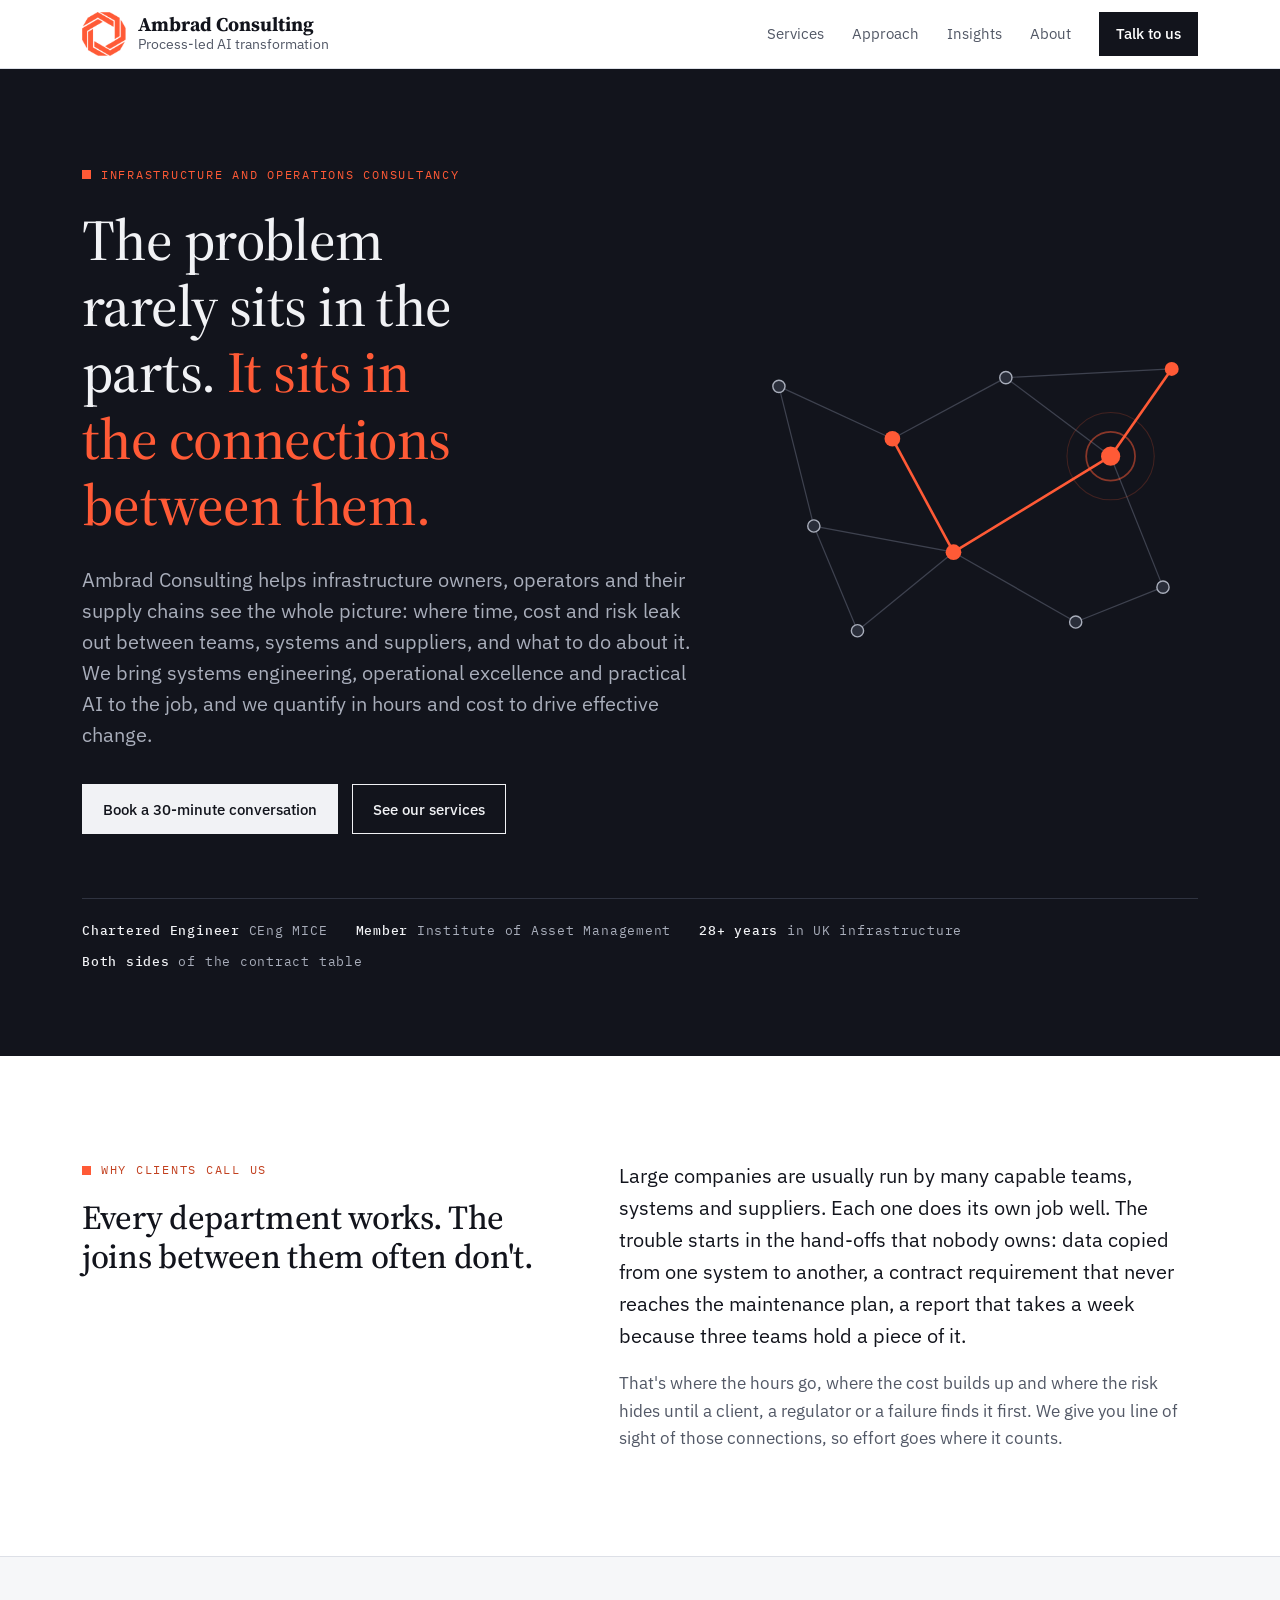
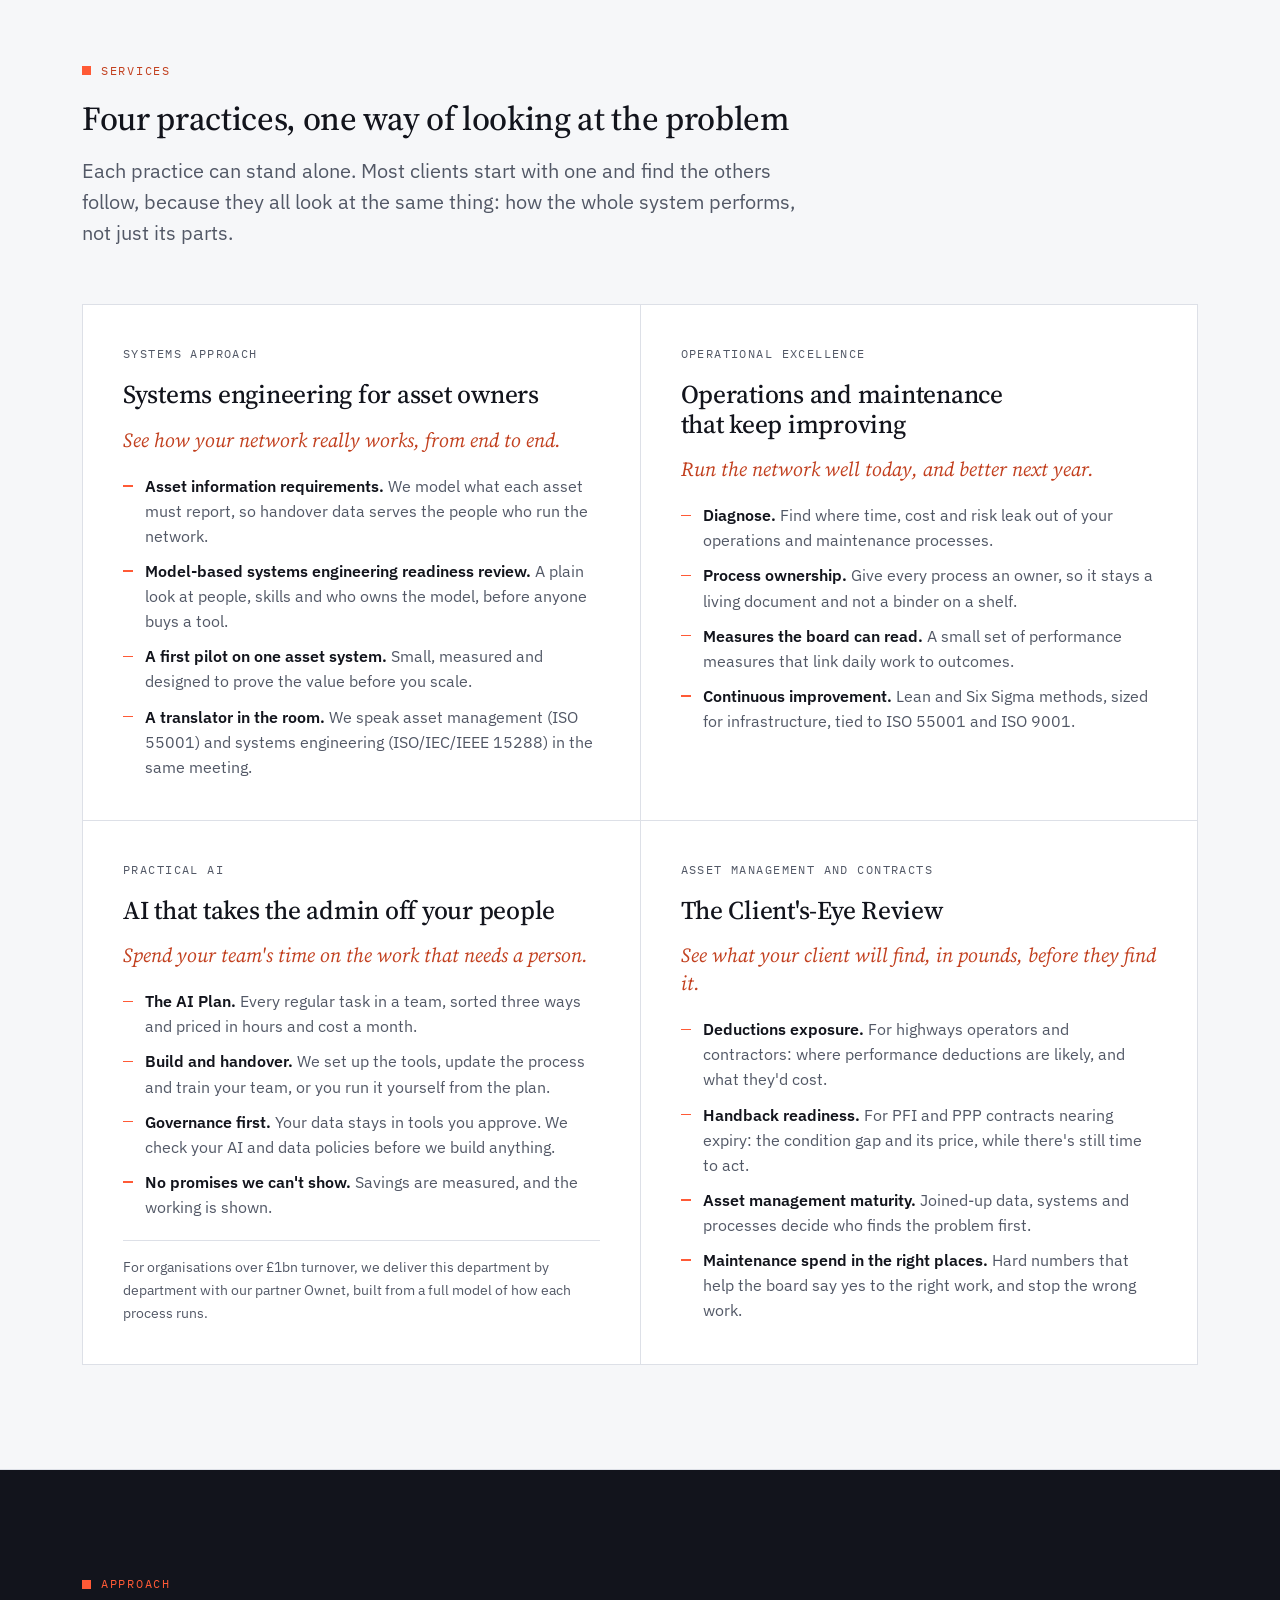
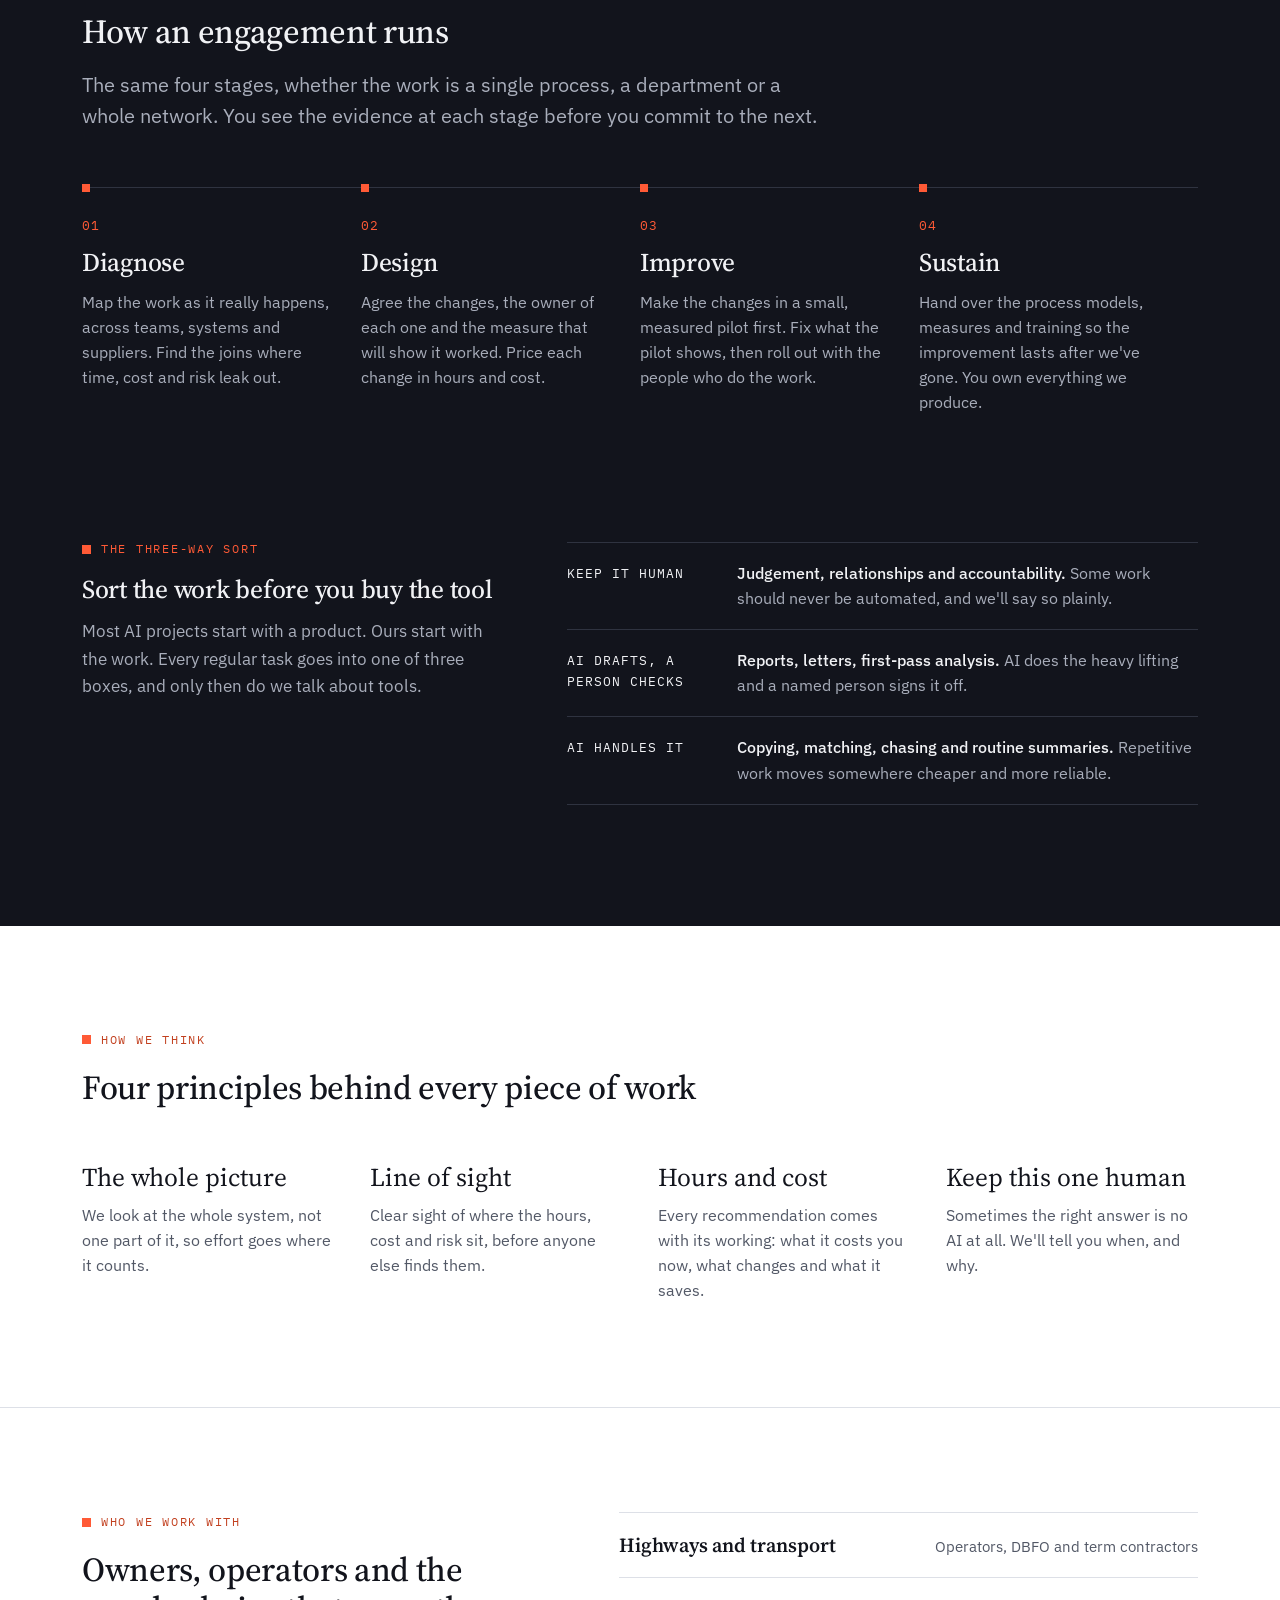
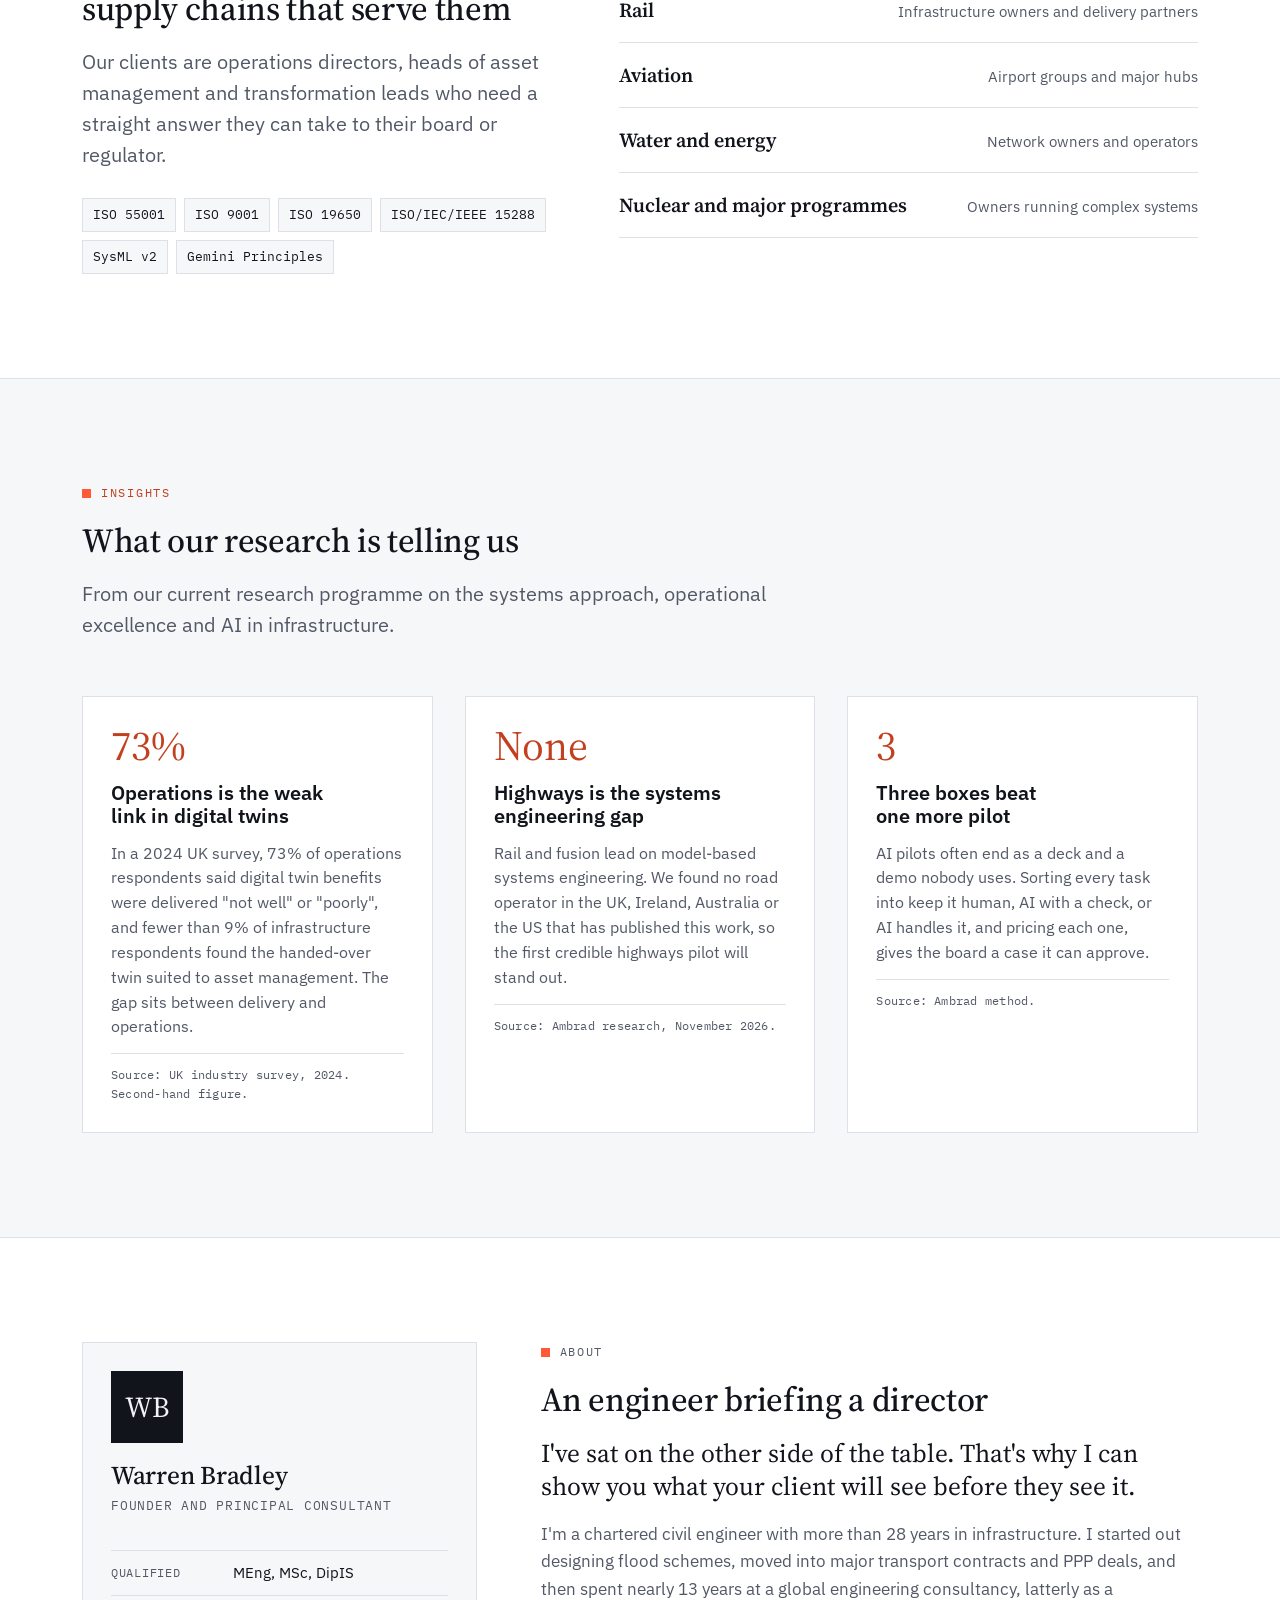
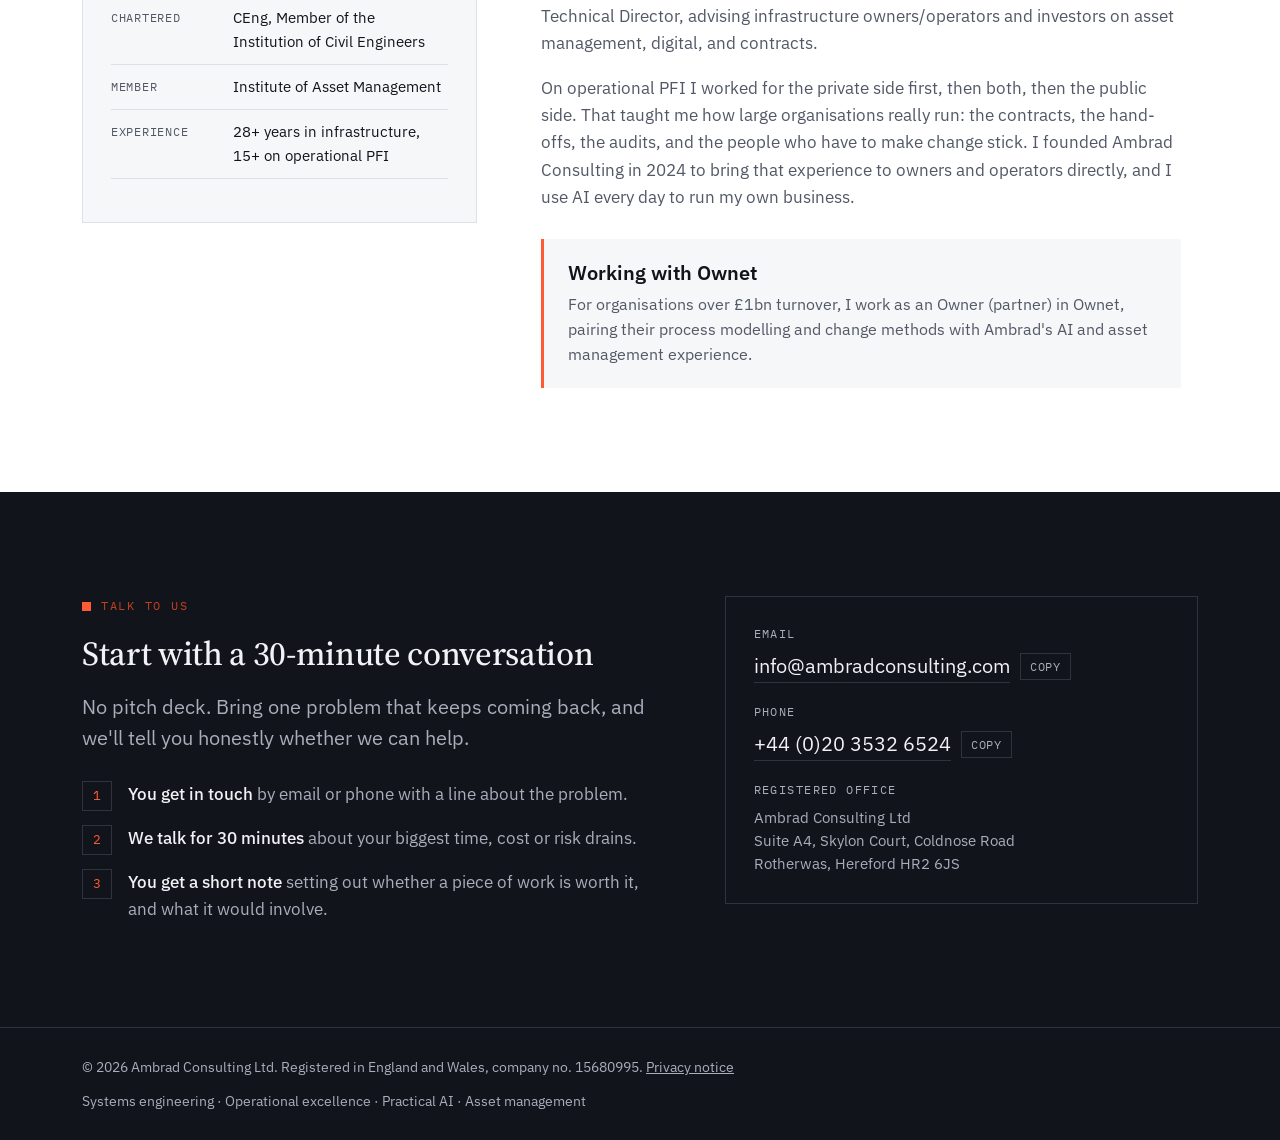
==== commit fa351a67: "Merge 3c26b4d9cdb7ab0cdda2bd257c8df636ea84fc85 into 013327781293547aa6a0400c1a93d48fbd7de1f4" ====
--- a/index.html
+++ b/index.html
@@ -280,7 +280,7 @@
         <div>
           <p class="eyebrow">Infrastructure and operations consultancy</p>
           <h1 id="hero-title">The problem rarely sits in the parts. <span>It sits in the connections between them.</span></h1>
-          <p class="lede">Ambrad Consulting helps infrastructure owners, operators and their supply chains see the whole picture: where time, cost and risk leak out between teams, systems and suppliers, and what to do about it. We bring systems engineering, operational excellence and practical AI to the job, and we measure every change in hours and cost.</p>
+          <p class="lede">Ambrad Consulting helps infrastructure owners, operators and their supply chains see the whole picture: where time, cost and risk leak out between teams, systems and suppliers, and what to do about it. We bring systems engineering, operational excellence and practical AI to the job, and we quantify in hours and cost to drive effective change.</p>
           <div class="hero-actions">
             <a class="btn" href="#contact">Book a 30-minute conversation</a>
             <a class="btn ghost" href="#services">See our services</a>
